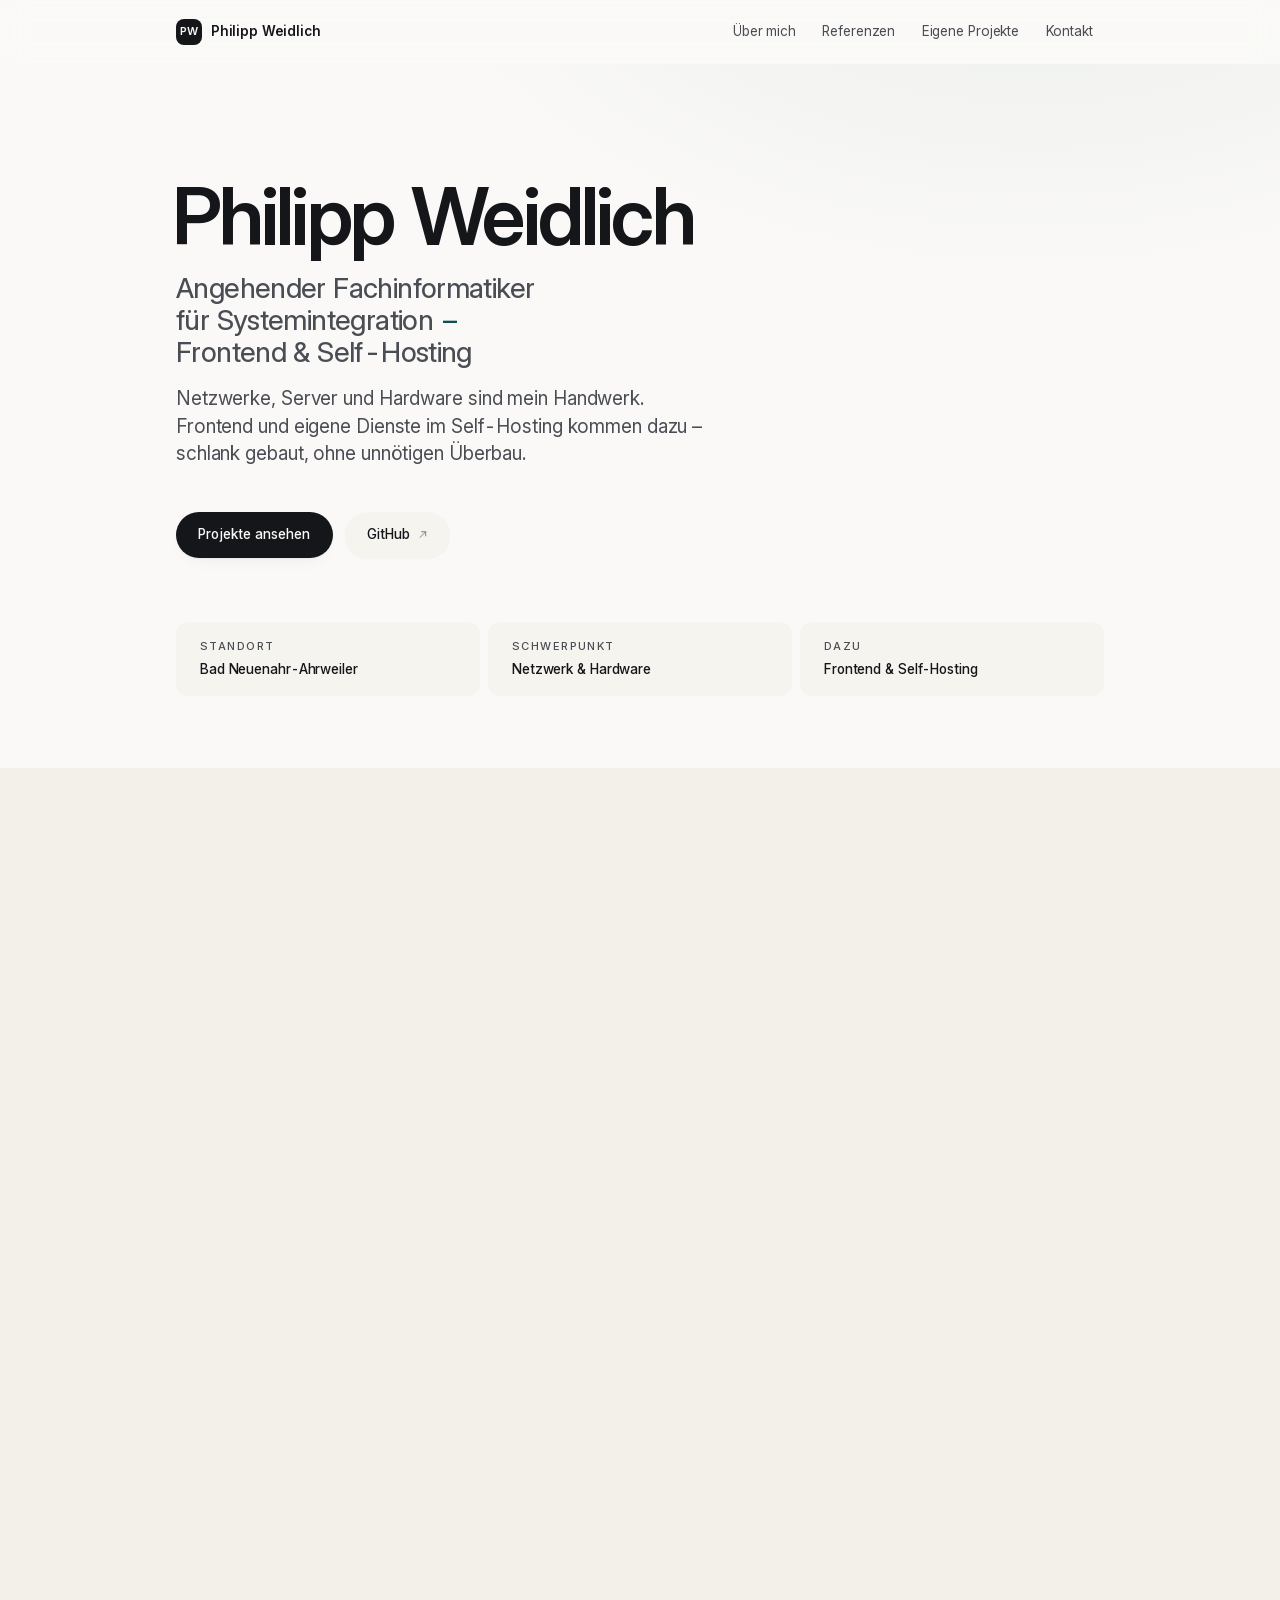
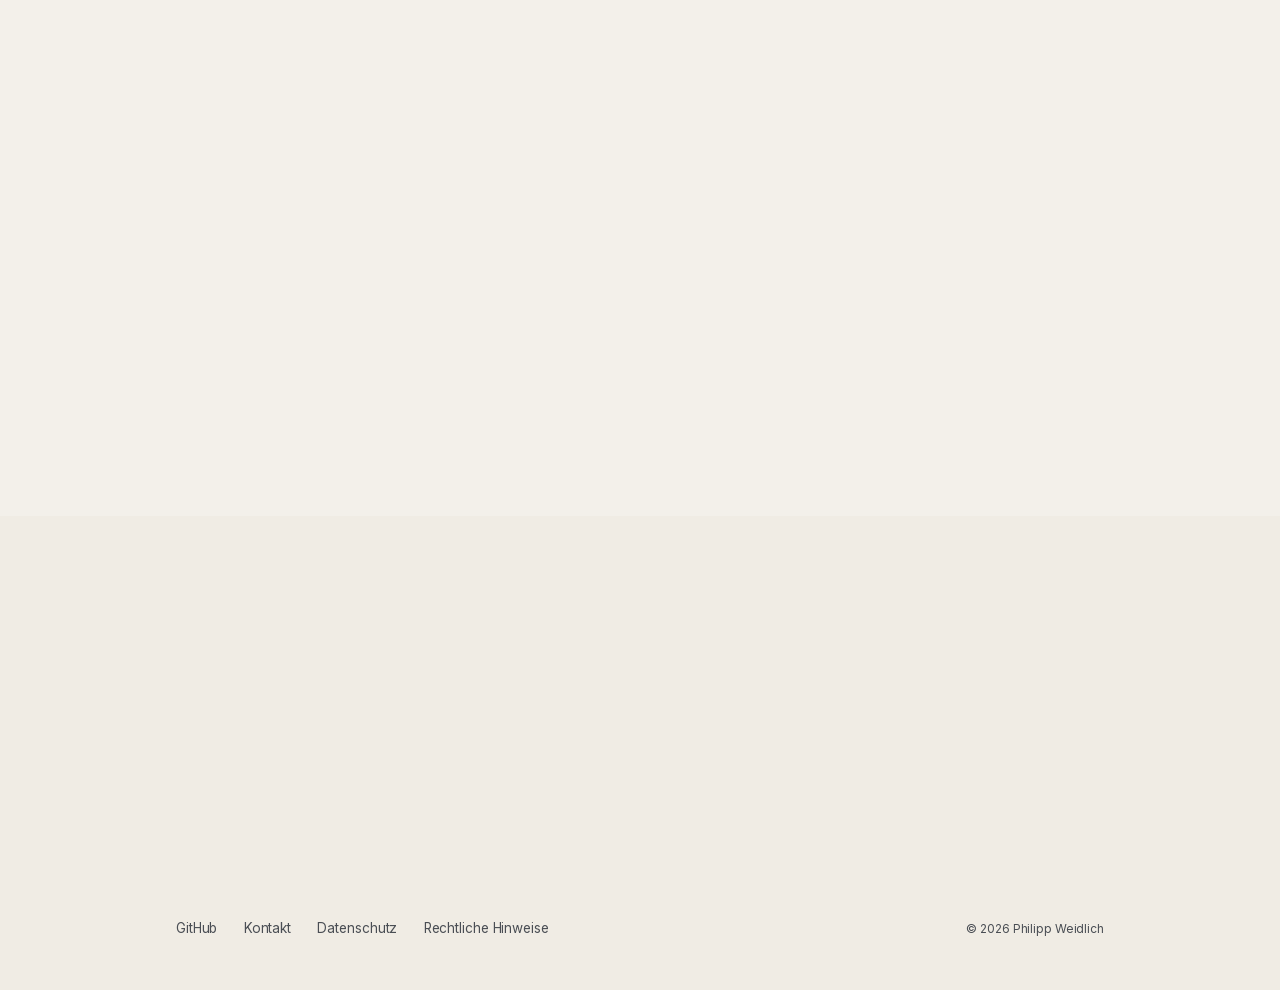
==== index.html @ feb08ed6 "Referenz Steuerberater Schaefer ergaenzen und Seitentitel kuerzen - Fuenfte Referenzkarte: schaefer-" ====
<!doctype html>
<!-- Hero-Typo umschalten: class="hero-a" (Name dominiert) | class="hero-b" (Aussage dominiert) -->
<html lang="de" class="hero-a">
<head>
  <meta charset="utf-8">
  <meta name="viewport" content="width=device-width, initial-scale=1">

  <!-- Content-Security-Policy: alles wird lokal ausgeliefert, keine externen Quellen.
       Als echter HTTP-Header ist die CSP stärker – siehe .htaccess / _headers.
       (frame-ancestors wirkt ausschließlich als Header, nicht als meta.) -->
  <meta http-equiv="Content-Security-Policy"
        content="default-src 'self'; img-src 'self' data:; style-src 'self'; script-src 'self'; font-src 'self'; connect-src 'none'; object-src 'none'; base-uri 'none'; form-action 'none'; frame-src 'none'; upgrade-insecure-requests">
  <meta name="referrer" content="strict-origin-when-cross-origin">
  <meta name="color-scheme" content="light dark">

  <!-- ---------- SEO ---------- -->
  <!-- Bewusst nur der Name: das ist es, was im Browser-Tab steht.
       Die Suchbegriffe trägt die description unten sowie die H1 der Seite. -->
  <title>Philipp Weidlich</title>
  <meta name="description" content="Philipp Weidlich, angehender Fachinformatiker für Systemintegration in Bad Neuenahr-Ahrweiler: Netzwerke, Server und Hardware, dazu Frontend-Mitgestaltung und Self-Hosting. Projekte und Referenzen.">
  <meta name="author" content="Philipp Weidlich">
  <link rel="canonical" href="https://philipp-weidlich.de/">
  <meta name="robots" content="index, follow, max-image-preview:large">
  <meta name="theme-color" content="#faf9f7" media="(prefers-color-scheme: light)">
  <meta name="theme-color" content="#0e0f11" media="(prefers-color-scheme: dark)">

  <!-- ---------- Link-Vorschauen ---------- -->
  <meta property="og:type" content="website">
  <meta property="og:site_name" content="Philipp Weidlich">
  <meta property="og:locale" content="de_DE">
  <meta property="og:url" content="https://philipp-weidlich.de/">
  <meta property="og:title" content="Philipp Weidlich – angehender Fachinformatiker für Systemintegration">
  <meta property="og:description" content="Netzwerke, Server und Hardware, dazu Frontend-Mitgestaltung und Self-Hosting.">
  <meta property="og:image" content="https://philipp-weidlich.de/assets/og-image.png">
  <meta property="og:image:width" content="1200">
  <meta property="og:image:height" content="630">
  <meta property="og:image:type" content="image/png">
  <meta property="og:image:alt" content="Philipp Weidlich – angehender Fachinformatiker für Systemintegration">

  <meta name="twitter:card" content="summary_large_image">
  <meta name="twitter:title" content="Philipp Weidlich – angehender Fachinformatiker für Systemintegration">
  <meta name="twitter:description" content="Netzwerke, Server und Hardware, dazu Frontend-Mitgestaltung und Self-Hosting.">
  <meta name="twitter:image" content="https://philipp-weidlich.de/assets/og-image.png">
  <meta name="twitter:image:alt" content="Philipp Weidlich – angehender Fachinformatiker für Systemintegration">

  <!-- ---------- Favicon-Set ---------- -->
  <link rel="icon" href="assets/favicon.ico" sizes="32x32">
  <link rel="icon" href="assets/favicon.svg" type="image/svg+xml">
  <link rel="apple-touch-icon" href="assets/apple-touch-icon.png">
  <link rel="manifest" href="site.webmanifest">

  <!-- ---------- Assets ----------
       Ein CSS, ein JS, eine Schriftdatei – keine externen Requests.
       Der Preload startet den Font-Download parallel zum CSS, statt zu warten,
       bis das Stylesheet geparst ist. crossorigin ist bei Fonts Pflicht,
       sonst lädt der Browser die Datei zweimal. -->
  <link rel="preload" href="assets/fonts/InterVariable.woff2" as="font" type="font/woff2" crossorigin>
  <link rel="stylesheet" href="css/style.css">
  <noscript><link rel="stylesheet" href="css/no-js.css"></noscript>
  <script src="js/main.js" defer></script>

  <!-- Strukturierte Daten: reine Datenauszeichnung, kein ausführbares Skript. -->
  <script type="application/ld+json">
  {
    "@context": "https://schema.org",
    "@type": "Person",
    "name": "Philipp Weidlich",
    "url": "https://philipp-weidlich.de/",
    "jobTitle": "Auszubildender Fachinformatiker für Systemintegration",
    "email": "mailto:philippweidlich@proton.me",
    "address": {
      "@type": "PostalAddress",
      "addressLocality": "Bad Neuenahr-Ahrweiler",
      "addressRegion": "Rheinland-Pfalz",
      "addressCountry": "DE"
    },
    "sameAs": ["https://github.com/philippweidlich"],
    "knowsAbout": [
      "Systemintegration", "Netzwerktechnik", "Serverhardware",
      "PC-Hardware", "Arbeitsplatzausstattung", "Client-Einrichtung",
      "Self-Hosting", "HTML", "CSS", "JavaScript"
    ]
  }
  </script>
</head>

<body>
  <a class="skip-link" href="#inhalt">Zum Inhalt springen</a>

  <!-- Messpunkt für den Zustand der Kopfzeile -->
  <div id="top-sentinel" aria-hidden="true"></div>

  <header class="site-header" id="site-header">
    <div class="container site-header__inner">
      <a class="wordmark" href="#top-sentinel">
        <span class="wordmark__mark" aria-hidden="true">PW</span>
        <span>Philipp&nbsp;Weidlich</span>
      </a>
      <nav class="site-nav" aria-label="Hauptnavigation">
        <a href="#ueber-mich">Über mich</a>
        <a href="#referenzen">Referenzen</a>
        <a href="#projekte">Eigene Projekte</a>
        <a class="site-nav__key" href="#kontakt">Kontakt</a>
      </nav>
    </div>
  </header>

  <main id="inhalt">

    <!-- ==================== 1. Hero ==================== -->
    <section class="hero" aria-labelledby="hero-name">
      <div class="container hero__inner">

        <h1 class="hero__name reveal" id="hero-name">Philipp Weidlich</h1>

        <p class="hero__role reveal">
          Angehender Fachinformatiker für Systemintegration<span class="sep" aria-hidden="true"> – </span>
          <span class="hero__role-2">Frontend&nbsp;&amp;&nbsp;Self-Hosting</span>
        </p>

        <p class="hero__lead reveal">
          Netzwerke, Server und Hardware sind mein Handwerk. Frontend und eigene
          Dienste im Self-Hosting kommen dazu – schlank gebaut, ohne unnötigen Überbau.
        </p>

        <p class="hero__actions reveal">
          <a class="btn btn--primary" href="#referenzen">Projekte ansehen</a>
          <a class="btn btn--ghost" href="https://github.com/philippweidlich" target="_blank" rel="noopener noreferrer">
            GitHub
            <svg class="icon" viewBox="0 0 16 16" aria-hidden="true" focusable="false">
              <path d="M6 3h7v7M13 3 3.5 12.5" fill="none" stroke="currentColor" stroke-width="1.6" stroke-linecap="round" stroke-linejoin="round"/>
            </svg>
            <span class="vh">(öffnet in neuem Tab)</span>
          </a>
        </p>

        <!-- Meta-Zeile: gibt dem Hero Boden, ohne Dekoration -->
        <ul class="meta-row hero__meta reveal" role="list">
          <li>
            <span class="meta-row__k">Standort</span>
            <span class="meta-row__v">Bad Neuenahr-Ahrweiler</span>
          </li>
          <li>
            <span class="meta-row__k">Schwerpunkt</span>
            <span class="meta-row__v">Netzwerk &amp; Hardware</span>
          </li>
          <li>
            <span class="meta-row__k">Dazu</span>
            <span class="meta-row__v">Frontend &amp; Self-Hosting</span>
          </li>
        </ul>

      </div>
    </section>

    <!-- ==================== 2. Über mich ==================== -->
    <section class="section section--panel" id="ueber-mich" aria-labelledby="ueber-mich-title">
      <div class="container">
        <div class="section__head reveal">
          <p class="label"><span class="label__num">01</span>Über mich</p>
          <h2 class="section__title" id="ueber-mich-title">Hardware verstehen, Systeme zusammenbringen</h2>
        </div>

        <div class="section__body prose reveal">
          <!-- PLATZHALTER: Wortlaut nach Bedarf anpassen -->
          <p>
            Ich bin angehender Fachinformatiker für Systemintegration.
            Hardware ist der Teil, der mich am meisten reizt: Systeme auswählen, aufbauen, verkabeln und zum Laufen bringen –
            vom High-End-Gaming-PC bis zum Server im Rack.
          </p>
          <p>
            Netzwerke, Router, Switches und Clients gehören für mich zum gleichen Bild.
            Ich arbeite mich lieber bis zur Ursache durch, als ein Symptom zu übermalen.
          </p>
          <p>
            Beim Frontend bin ich Mitgestalter, kein reiner Webentwickler: HTML, CSS und
            etwas JavaScript, nah am Standard und bewusst ohne schwere Abhängigkeiten.
            Privat betreibe ich eigene Dienste im Self-Hosting – daraus entstehen auch
            meine eigenen Projekte.
          </p>
        </div>

        <!-- Schwerpunkte als Kacheln.
             PLATZHALTER: Zeilen ergänzen, kürzen oder umformulieren. -->
        <div class="section__body section__body--full reveal">
          <dl class="facts">
            <div class="facts__row">
              <dt>Systemintegration</dt>
              <dd>Netzwerke, Router und Switches, Clients, Server, Racks und Verkabelung – aufbauen, einrichten, dokumentieren.</dd>
            </div>
            <div class="facts__row">
              <dt>Hardware</dt>
              <dd>High-End- und Gaming-Systeme: Komponenten auswählen, zusammenstellen, aufbauen, kühlen und Fehler eingrenzen.</dd>
            </div>
            <div class="facts__row">
              <dt>Arbeitsplätze</dt>
              <dd>Arbeitsplätze modernisieren und komplett einrichten: Hardware auswählen, aufbauen, vernetzen, Software und Benutzerkonten einrichten – bis alles läuft.</dd>
            </div>
            <div class="facts__row">
              <dt>Frontend</dt>
              <dd>HTML, CSS und Vanilla-JavaScript. Statisch, schnell und wartbar – Mitgestaltung, kein Full-Stack-Anspruch.</dd>
            </div>
            <div class="facts__row">
              <dt>Self-Hosting</dt>
              <dd>Eigene Dienste betreiben, absichern und aktuell halten. Linux, Reverse Proxy, Backups.</dd>
            </div>
          </dl>
        </div>
      </div>
    </section>

    <!-- ==================== 3. Referenzen ====================
         section--panel = leicht getoentes Band. Die Baender wechseln sich
         mit der Seitenflaeche ab und ersetzen die Trennlinien. -->
    <section class="section" id="referenzen" aria-labelledby="referenzen-title">
      <div class="container">
        <div class="section__head reveal">
          <p class="label"><span class="label__num">02</span>Referenzen</p>
          <h2 class="section__title" id="referenzen-title">Projekte, an denen ich mitgewirkt habe</h2>
          <p class="section__intro">
            Diese Seiten sind durch meine Arbeit bei AhrComp entstanden. Die Rechte
            liegen beim Arbeitgeber und den jeweiligen Auftraggebern – Näheres in den
            <a class="textlink" href="rechtliche-hinweise.html">rechtlichen Hinweisen</a>.
          </p>
        </div>

        <!-- WEITERE REFERENZ HINZUFÜGEN
             Ein <li class="card reveal"> kopieren und vier Dinge setzen:
               1. card__label  ehrliche Rollenbeschreibung
               2. <h3><a href="…">  Projektname + Live-URL
               3. card__text   1–2 Sätze zum Beitrag
               4. tags         eingesetzte Technik (optional)
             Das Raster ordnet sich selbst: die hervorgehobene Karte bleibt
             oben über die volle Breite, darunter laufen zwei pro Reihe.
             Bleibt unten eine Karte allein, wird sie automatisch breit. -->
        <div class="section__body section__body--full">
          <ul class="cards cards--featured stagger" role="list">

            <!-- Hervorgehoben: aktueller Arbeitsplatz. card--current tönt die
                 Karte leicht und stellt sie eine Stufe nach vorn. -->
            <li class="card card--current reveal">
              <p class="card__label">
                Aktueller Arbeitsplatz<span class="sep" aria-hidden="true">·</span>Gestaltung &amp; Umsetzung
              </p>
              <h3 class="card__title">
                <a href="https://ahrcomp.de/" target="_blank" rel="noopener noreferrer">
                  AhrComp
                  <svg class="icon" viewBox="0 0 16 16" aria-hidden="true" focusable="false">
                    <path d="M6 3h7v7M13 3 3.5 12.5" fill="none" stroke="currentColor" stroke-width="1.6" stroke-linecap="round" stroke-linejoin="round"/>
                  </svg>
                  <span class="vh">(öffnet in neuem Tab)</span>
                </a>
              </h3>
              <p class="card__text">
                Webauftritt der IT-Werkstatt, in der ich arbeite: Leistungen,
                Öffnungszeiten und Kontaktwege übersichtlich auf einer Seite, dazu ein
                direkter Einstieg in die Fernwartung.
              </p>
              <ul class="tags" role="list">
                <li>HTML</li>
                <li>CSS</li>
                <li>JavaScript</li>
                <li>Responsiv</li>
              </ul>
            </li>

            <li class="card reveal">
              <p class="card__label">Gestaltung &amp; Umsetzung</p>
              <h3 class="card__title">
                <a href="https://weinhaus-bunte-kuh.de/" target="_blank" rel="noopener noreferrer">
                  Weinhaus zur Bunten Kuh
                  <svg class="icon" viewBox="0 0 16 16" aria-hidden="true" focusable="false">
                    <path d="M6 3h7v7M13 3 3.5 12.5" fill="none" stroke="currentColor" stroke-width="1.6" stroke-linecap="round" stroke-linejoin="round"/>
                  </svg>
                  <span class="vh">(öffnet in neuem Tab)</span>
                </a>
              </h3>
              <p class="card__text">
                Auftritt eines Familienbetriebs im Ahrtal: Speisen- und Getränkekarte,
                Öffnungszeiten, Anfahrt und ein kurzer Weg zur Reservierung.
              </p>
              <ul class="tags" role="list">
                <li>HTML</li>
                <li>CSS</li>
                <li>Responsiv</li>
              </ul>
            </li>

            <li class="card reveal">
              <p class="card__label">Gestaltung &amp; Umsetzung</p>
              <h3 class="card__title">
                <a href="https://kanzlei-marquenie.de/" target="_blank" rel="noopener noreferrer">
                  Kanzlei Marquenie
                  <svg class="icon" viewBox="0 0 16 16" aria-hidden="true" focusable="false">
                    <path d="M6 3h7v7M13 3 3.5 12.5" fill="none" stroke="currentColor" stroke-width="1.6" stroke-linecap="round" stroke-linejoin="round"/>
                  </svg>
                  <span class="vh">(öffnet in neuem Tab)</span>
                </a>
              </h3>
              <p class="card__text">
                Seite einer Rechtsanwaltskanzlei bei Bad Neuenahr-Ahrweiler:
                Rechtsgebiete, Profil und Kontaktwege – sachlich und ohne Ballast.
              </p>
              <ul class="tags" role="list">
                <li>HTML</li>
                <li>CSS</li>
                <li>Responsiv</li>
              </ul>
            </li>

            <li class="card reveal">
              <p class="card__label">Gestaltung &amp; Umsetzung</p>
              <h3 class="card__title">
                <a href="https://schaefer-steuerberater.com/" target="_blank" rel="noopener noreferrer">
                  Steuerberater Schäfer
                  <svg class="icon" viewBox="0 0 16 16" aria-hidden="true" focusable="false">
                    <path d="M6 3h7v7M13 3 3.5 12.5" fill="none" stroke="currentColor" stroke-width="1.6" stroke-linecap="round" stroke-linejoin="round"/>
                  </svg>
                  <span class="vh">(öffnet in neuem Tab)</span>
                </a>
              </h3>
              <p class="card__text">
                Auftritt eines Steuerberaters in Bad Neuenahr-Ahrweiler: Leistungen
                für Privatpersonen, Freiberufler und Unternehmen, dazu ein kurzer
                Weg zur Terminvereinbarung.
              </p>
              <ul class="tags" role="list">
                <li>HTML</li>
                <li>CSS</li>
                <li>Responsiv</li>
              </ul>
            </li>

            <li class="card reveal">
              <!-- Bewusst zurückhaltender formuliert: hier Mitarbeit, keine
                   vollständige Umsetzung. -->
              <p class="card__label">Mitgearbeitet</p>
              <h3 class="card__title">
                <a href="https://hotel-alex-ahr.de/" target="_blank" rel="noopener noreferrer">
                  Hotel Alex an der Ahr
                  <svg class="icon" viewBox="0 0 16 16" aria-hidden="true" focusable="false">
                    <path d="M6 3h7v7M13 3 3.5 12.5" fill="none" stroke="currentColor" stroke-width="1.6" stroke-linecap="round" stroke-linejoin="round"/>
                  </svg>
                  <span class="vh">(öffnet in neuem Tab)</span>
                </a>
              </h3>
              <p class="card__text">
                Vier-Sterne-Hotel in Bad Neuenahr: Zimmer und Suiten, Tagungen,
                Bar und Freizeitangebote. Mitarbeit am Webauftritt.
              </p>
              <ul class="tags" role="list">
                <li>HTML</li>
                <li>CSS</li>
                <li>Responsiv</li>
              </ul>
            </li>

          </ul>
        </div>
      </div>
    </section>

    <!-- ==================== 4. Eigene Projekte ==================== -->
    <section class="section section--panel" id="projekte" aria-labelledby="projekte-title">
      <div class="container">
        <div class="section__head reveal">
          <p class="label"><span class="label__num">03</span>Eigene Projekte</p>
          <!-- Alternativen, falls das besser passt:
               "Aus eigenem Bedarf entstanden" · "In der Freizeit gebaut" ·
               "Privat entwickelt" -->
          <h2 class="section__title" id="projekte-title">Entstanden aus eigenem Bedarf</h2>
        </div>

        <div class="section__body section__body--full">
          <ul class="cards cards--single stagger" role="list">
            <li class="card card--feature reveal">
              <p class="card__label">
                Open Source<span class="sep" aria-hidden="true">·</span>MIT-Lizenz
              </p>
              <h3 class="card__title">
                <!-- PLATZHALTER: Repo-URL prüfen – geraten, evtl. anderer Name -->
                <a href="https://github.com/philippweidlich/LocalArc" target="_blank" rel="noopener noreferrer">
                  LocalArc
                  <svg class="icon" viewBox="0 0 16 16" aria-hidden="true" focusable="false">
                    <path d="M6 3h7v7M13 3 3.5 12.5" fill="none" stroke="currentColor" stroke-width="1.6" stroke-linecap="round" stroke-linejoin="round"/>
                  </svg>
                  <span class="vh">(öffnet in neuem Tab)</span>
                </a>
              </h3>
              <p class="card__text">
                Ein Offline-Media-Player, der vollständig in einer einzigen HTML-Datei läuft –
                keine Installation, kein Server, keine Abhängigkeiten. Entstanden aus dem
                Wunsch, lokale Medien ohne Cloud und ohne Konto abzuspielen.
              </p>
              <ul class="tags" role="list">
                <li>Single-File-HTML</li>
                <li>Vanilla JS</li>
                <li>Offline-first</li>
                <li>MIT</li>
              </ul>
            </li>
          </ul>
        </div>
      </div>
    </section>

  </main>

  <!-- ==================== 5. Footer ==================== -->
  <footer class="site-footer" id="kontakt">
    <div class="container site-footer__inner">

      <div class="site-footer__cta reveal">
        <p class="label"><span class="label__num">04</span>Kontakt</p>
        <!-- Alternativen, falls eine davon besser klingt:
             "Ich bin am besten per E-Mail erreichbar."
             "Für Fragen und Anfragen: einfach eine E-Mail."
             "Nachrichten erreichen mich per E-Mail." -->
        <p class="site-footer__lead">
          Der direkte Weg zu mir ist eine E-Mail.
        </p>

        <div class="contact-links">
          <a class="contact-link" href="mailto:philippweidlich@proton.me">
            <svg class="icon" viewBox="0 0 16 16" aria-hidden="true" focusable="false">
              <path d="M2 4.5h12v8H2z M2 4.5 8 9l6-4.5" fill="none" stroke="currentColor" stroke-width="1.4" stroke-linecap="round" stroke-linejoin="round"/>
            </svg>
            philippweidlich@proton.me
          </a>
        </div>

        <!-- Bewusste Trennung: persönlicher Kontakt oben direkt, geschäftliche
             Aufträge unten über die Firma. Eine reine Firmenadresse würde
             Bewerbungs- und Abwerbeanfragen ins Postfach des Arbeitgebers
             leiten – deshalb bleibt die private Adresse der Hauptweg. -->
        <p class="site-footer__note">
          Projektaufträge nehme ich nicht privat an. Anfragen dazu laufen über
          meinen Arbeitgeber:
          <a class="textlink" href="mailto:weidlich@ahrcomp.de">weidlich@ahrcomp.de</a>
        </p>
      </div>

      <div class="site-footer__bottom">
        <nav class="site-footer__links" aria-label="Footer-Navigation">
          <a href="https://github.com/philippweidlich" target="_blank" rel="noopener noreferrer">
            GitHub<span class="vh"> (öffnet in neuem Tab)</span>
          </a>
          <a href="kontakt.html">Kontakt</a>
          <a href="datenschutz.html">Datenschutz</a>
          <a href="rechtliche-hinweise.html">Rechtliche Hinweise</a>
        </nav>
        <p class="site-footer__legal">© <span data-year>2026</span> Philipp Weidlich</p>
      </div>

    </div>
  </footer>
</body>
</html>
---- css/style.css ----
/* ============================================================
   Philipp Weidlich – philipp-weidlich.de
   Statisches Stylesheet, mobile-first, keine externen Quellen.

   Gestaltungsprinzip: STRUKTUR ÜBER FLÄCHEN.
   Keine Trennlinien, keine Rahmen. Gliederung entsteht durch
   sanft abgesetzte Flächen, weiche Schatten und Weißraum.
   Der Akzentton wird nur punktuell gesetzt.

   Ausnahme: Fokus-Ringe. Die sind Barrierefreiheit, keine Deko.

   Aufbau: 1 Schrift · 2 Tokens · 3 Reset · 4 Raster · 5 Typo
           6 Komponenten · 7 Sektionen · 8 Hero-Varianten
           9 Animation · 10 Rechtstexte · 11 A11y/Druck
   ============================================================ */


/* --- 1 Schrift ------------------------------------------------ */

/* Variable Schrift, selbst gehostet (kein CDN, kein Tracking).
   Fehlt die Datei, greift lautlos der Fallback unten.
   Lizenz: assets/fonts/LICENSE-Inter.txt (SIL OFL 1.1) */
@font-face {
  font-family: "Site Sans";
  src: url("../assets/fonts/InterVariable.woff2") format("woff2");
  font-weight: 100 900;
  font-style: normal;
  font-display: swap;
}

/* Metrisch angeglichener Fallback – verhindert den Layout-Sprung (CLS)
   in den Millisekunden, bevor die Webfont-Datei da ist.

   Die drei Override-Werte entsprechen den Inter-Metriken und halten die
   Zeilenhöhe konstant; sie allein beseitigen die vertikale Verschiebung.
   size-adjust wirkt nur auf die Breite: 105.5 % bringt Segoe UI auf
   Inters Laufweite (gemessen: 0,2 % Restabweichung), damit der Text beim
   Wechsel nicht anders umbricht.

   Bei einem Schriftwechsel neu ausmessen, nicht schätzen. */
@font-face {
  font-family: "Site Sans Fallback";
  src: local("Segoe UI"), local("Helvetica Neue"), local("Arial"), local("Roboto");
  size-adjust: 105.5%;
  ascent-override: 96.9%;
  descent-override: 24.1%;
  line-gap-override: 0%;
}


/* --- 2 Design-Tokens ----------------------------------------- */
:root {
  /* Flächen-Staffelung: von der Seite (hell) über das Band (getönt)
     bis zur Karte (weiß). Diese drei Ebenen ersetzen alle Linien. */
  --bg:        #faf9f7;          /* Seite                        */
  --bg-panel:  #f3f0ea;          /* abgesetztes Band (Sektion)   */
  --bg-footer: #f0ece4;          /* Footer – eine Stufe tiefer   */
  --bg-tile:   #f6f4ef;          /* Kachel auf heller Seite      */
  --bg-elev:   #ffffff;          /* Karte, oberste Ebene         */

  /* Tönung der hervorgehobenen Karte. Bewusst schwächer als
     --accent-soft: auf der Karte steht Fließtext, der >= 7:1 halten muss. */
  --tint-current: rgba(13, 82, 76, 0.06);

  --text:       #14161a;
  --text-muted: #4a4e54;         /* >= 7:1 auf allen vier Flächen (AAA) */

  /* Der eine Akzentton – gedecktes Petrol, in genau vier Rollen:
     Nummern-Chips · Rollen-Labels · Hover · Fokus */
  /* 7 % Tönung ist der stärkste Wert, bei dem Akzenttext auf der
     getönten Fläche noch >= 7:1 erreicht (AAA). Nicht erhöhen. */
  --accent:      #0d524c;
  --accent-soft: rgba(13, 82, 76, 0.07);

  /* Weiche, tief ansetzende Schatten – sie übernehmen die Abgrenzung,
     die vorher Rahmen geleistet haben. */
  --shadow-card: 0 1px 2px rgba(20, 22, 26, 0.035),
                 0 8px 20px -12px rgba(20, 22, 26, 0.10);
  --shadow-lift: 0 2px 4px rgba(20, 22, 26, 0.04),
                 0 18px 38px -18px rgba(20, 22, 26, 0.18);
  --shadow-soft: 0 1px 2px rgba(20, 22, 26, 0.03);
  /* Im Dunkelmodus tragen Schatten nicht – dort definiert ein
     unsichtbar leiser Innenring die Kante. Wird unten gesetzt. */
  --edge: 0 0 0 0 transparent;

  /* Schrift */
  --font-sans: "Site Sans", "Site Sans Fallback", ui-sans-serif, system-ui,
               -apple-system, "Segoe UI", Roboto, Helvetica, Arial, sans-serif;

  /* Typo-Skala – modular (~1.25), Display per clamp() flüssig */
  --fs-2xs:  0.6875rem;
  --fs-xs:   0.75rem;
  --fs-sm:   0.8438rem;
  --fs-base: clamp(1rem, 0.97rem + 0.14vw, 1.0625rem);
  --fs-md:   clamp(1.0625rem, 1.02rem + 0.22vw, 1.1875rem);
  --fs-lg:   clamp(1.1875rem, 1.12rem + 0.34vw, 1.375rem);
  --fs-xl:   clamp(1.375rem, 1.24rem + 0.68vw, 1.75rem);
  --fs-2xl:  clamp(1.75rem, 1.44rem + 1.55vw, 2.625rem);
  --fs-3xl:  clamp(2.5rem, 1.42rem + 5.4vw, 5rem);

  /* Zeilenhöhen – je größer der Grad, desto enger */
  --lh-display: 1.0;
  --lh-title:   1.16;
  --lh-lead:    1.45;
  --lh-body:    1.62;
  --lh-tight:   1.4;

  /* Laufweite – optischer Ausgleich für große Grade */
  --ls-display: -0.035em;
  --ls-title:   -0.022em;
  --ls-label:    0.13em;

  /* Abstandsskala (4px-Raster) */
  --space-1: 0.25rem;
  --space-2: 0.5rem;
  --space-3: 0.75rem;
  --space-4: 1rem;
  --space-5: 1.5rem;
  --space-6: 2rem;
  --space-7: 2.75rem;
  --space-8: 4rem;
  --space-9: 6rem;

  /* Raster */
  --measure: 64rem;
  --measure-text: 36rem;
  --gutter: clamp(1.25rem, 4.5vw, 3rem);
  --rail: 9.5rem;
  --section-gap: clamp(4rem, 9vw, 7.5rem);
  --radius-sm: 8px;
  --radius: 12px;
  --radius-lg: 18px;

  /* Bewegung – eine Kurve für alles */
  --ease: cubic-bezier(0.22, 0.7, 0.2, 1);
  --dur-fast: 0.18s;
  --dur: 0.28s;
  --dur-slow: 0.7s;
}

/* Dunkelmodus: gleiche Flächen-Logik, nur invertiert gestaffelt.
   Statt Schatten definiert ein sehr leiser Innenring die Kanten –
   Schatten sind auf dunklem Grund praktisch unsichtbar. */
@media (prefers-color-scheme: dark) {
  :root {
    --bg:        #0e0f11;
    --bg-panel:  #14161a;
    --bg-footer: #181b1f;
    --bg-tile:   #171a1e;
    --bg-elev:   #1a1d21;

    /* Im Dunkelmodus hellt die Tönung die Karte auf, statt sie
       abzudunkeln. Gemessenes Maximum für 7:1 beim gedämpften Text
       sind 3 % – die Karte bleibt sichtbar abgesetzt. Nicht erhöhen. */
    --tint-current: rgba(116, 214, 202, 0.03);

    --text:       #eceae5;
    --text-muted: #a9adb3;

    --accent:      #74d6ca;
    --accent-soft: rgba(116, 214, 202, 0.12);

    --edge: inset 0 0 0 1px rgba(255, 255, 255, 0.045);
    --shadow-card: var(--edge);
    --shadow-lift: var(--edge), 0 20px 44px -20px rgba(0, 0, 0, 0.75);
    --shadow-soft: none;
  }
}


/* --- 3 Reset / Basis ----------------------------------------- */
*, *::before, *::after { box-sizing: border-box; }

html {
  -webkit-text-size-adjust: 100%;
  scroll-behavior: smooth;
  scroll-padding-top: 5.5rem;
}

body {
  margin: 0;
  background: var(--bg);
  color: var(--text);
  font-family: var(--font-sans);
  font-size: var(--fs-base);
  line-height: var(--lh-body);
  font-weight: 400;
  letter-spacing: -0.006em;
  font-synthesis-weight: none;
  -webkit-font-smoothing: antialiased;
  text-rendering: optimizeLegibility;
  font-variant-numeric: tabular-nums;
}

img, svg { max-width: 100%; height: auto; }
ul, dl, dd { margin: 0; padding: 0; }
ul { list-style: none; }
p { margin: 0; }
::selection { background: var(--accent-soft); }

/* Links tragen keine Unterstreichung mehr – ihre Erkennbarkeit
   kommt aus Position, Gewicht und Hover-Fläche. */
a {
  color: inherit;
  text-decoration: none;
  transition: color var(--dur-fast) var(--ease),
              background-color var(--dur-fast) var(--ease);
}

/* Fokus: bleibt ein Ring. Barrierefreiheit vor Optik. */
:focus-visible {
  outline: 2px solid var(--accent);
  outline-offset: 3px;
  border-radius: 6px;
}
:focus:not(:focus-visible) { outline: none; }

/* Nur für Screenreader */
.vh {
  position: absolute;
  width: 1px; height: 1px;
  margin: -1px; padding: 0;
  overflow: hidden;
  clip-path: inset(50%);
  white-space: nowrap;
  border: 0;
}

.skip-link {
  position: absolute;
  left: var(--space-3);
  top: -4rem;
  z-index: 100;
  padding: 0.65rem 1.1rem;
  background: var(--text);
  color: var(--bg);
  border-radius: var(--radius-sm);
  font-size: var(--fs-sm);
  font-weight: 500;
  transition: top var(--dur) var(--ease);
}
.skip-link:focus-visible { top: var(--space-3); }


/* --- 4 Raster ------------------------------------------------ */
.container {
  width: 100%;
  max-width: var(--measure);
  margin-inline: auto;
  padding-inline: var(--gutter);
}

.section {
  position: relative;
  padding-block: var(--section-gap);
}

/* Abgesetztes Band: übernimmt die Gliederung, die vorher die
   Trennlinien geleistet haben. Wechselt sich mit der Seitenfläche ab. */
.section--panel { background: var(--bg-panel); }

/* Messpunkt für die Kopfzeile (js/main.js) – ohne Layout-Einfluss */
#top-sentinel {
  position: absolute;
  top: 0; left: 0;
  width: 1px; height: 1px;
}


/* --- 5 Typografie -------------------------------------------- */

/* Labels: gesperrte Versalien, klein, ruhig */
.label {
  display: flex;
  align-items: center;
  gap: 0.7em;
  margin: 0;
  font-size: var(--fs-2xs);
  font-weight: 500;
  line-height: var(--lh-tight);
  letter-spacing: var(--ls-label);
  text-transform: uppercase;
  color: var(--text-muted);
}

/* Sektionsnummer als kleine getönte Kachel statt Linie/Ziffer */
.label__num {
  display: grid;
  place-items: center;
  flex: none;
  width: 1.625rem;
  height: 1.625rem;
  border-radius: var(--radius-sm);
  background: var(--accent-soft);
  color: var(--accent);
  font-size: var(--fs-2xs);
  font-weight: 600;
  letter-spacing: 0.02em;
  font-feature-settings: "tnum" 1;
}

/* Sektionskopf: Nummernspur links, Titel rechts (ab Desktop) */
.section__head {
  display: grid;
  gap: var(--space-4);
  margin-bottom: var(--space-7);
}
@media (min-width: 60rem) {
  .section__head {
    grid-template-columns: var(--rail) minmax(0, 1fr);
    gap: 0 var(--space-6);
    align-items: start;
  }
  /* Nummer über den Text statt daneben: in der schmalen Spur bliebe
     sonst zu wenig Platz und längere Labels brechen mitten im Wort um. */
  .section__head .label {
    grid-row: span 2;
    flex-direction: column;
    align-items: flex-start;
    gap: 0.7rem;
    padding-top: 0.3rem;
  }
}

.section__title {
  margin: 0;
  max-width: 32ch;
  font-size: var(--fs-2xl);
  font-weight: 600;
  line-height: var(--lh-title);
  letter-spacing: var(--ls-title);
  text-wrap: balance;
}

.section__intro {
  margin-top: var(--space-4);
  max-width: var(--measure-text);
  color: var(--text-muted);
  font-size: var(--fs-base);
  line-height: var(--lh-lead);
}

/* Inhalt richtet sich ab Desktop an der Titelspalte aus */
.section__body { max-width: var(--measure-text); }
@media (min-width: 60rem) {
  .section__body { margin-left: calc(var(--rail) + var(--space-6)); }
  /* wide: an der Titelspalte ausgerichtet, aber ohne Lesebreite */
  .section__body--wide { max-width: none; }
  /* full: volle Containerbreite – für Kachel- und Kartenraster,
     damit drei bzw. vier Elemente sauber in eine Reihe passen */
  .section__body--full { max-width: none; margin-left: 0; }
}
.section__body + .section__body { margin-top: var(--space-6); }

/* Fließtext */
.prose p {
  color: var(--text-muted);
  font-size: var(--fs-md);
  line-height: var(--lh-lead);
  text-wrap: pretty;
}
.prose p + p { margin-top: var(--space-4); }
.prose strong { color: var(--text); font-weight: 500; }

/* Link mitten im Fließtext. Farbe allein reicht zur Erkennbarkeit nicht
   aus (WCAG 1.4.1) – statt einer Unterstreichung markiert ihn hier eine
   leicht getönte Fläche. Passt zur Flächen-Logik und ist eindeutig. */
.textlink {
  padding: 0.08em 0.34em;
  margin-inline: -0.06em;
  border-radius: 5px;
  background: var(--accent-soft);
  color: var(--accent);
  font-weight: 500;
  transition: background-color var(--dur-fast) var(--ease);
}
.textlink:hover { background: var(--bg-tile); }

/* Externe-Link-Pfeil */
.icon {
  width: 0.7em;
  height: 0.7em;
  flex: none;
  margin-left: 0.45em;
  opacity: 0.5;
  transition: opacity var(--dur) var(--ease), transform var(--dur) var(--ease);
}


/* --- 6 Komponenten ------------------------------------------- */

/* 6.1 Kopfzeile – kein Rahmen, nur ein weicher Schatten beim Scrollen */
.site-header {
  position: sticky;
  top: 0;
  z-index: 50;
  background: var(--bg);                                    /* Fallback */
  background: color-mix(in srgb, var(--bg) 84%, transparent);
  backdrop-filter: saturate(150%) blur(12px);
  transition: box-shadow var(--dur) var(--ease),
              background-color var(--dur) var(--ease);
}
.site-header.is-stuck {
  background: color-mix(in srgb, var(--bg) 92%, transparent);
  box-shadow: 0 1px 20px -8px rgba(20, 22, 26, 0.16);
}
@media (prefers-color-scheme: dark) {
  .site-header.is-stuck { box-shadow: 0 8px 24px -16px rgba(0, 0, 0, 0.9); }
}

.site-header__inner {
  display: flex;
  align-items: center;
  justify-content: space-between;
  gap: var(--space-5);
  min-height: 4rem;
}

.wordmark {
  display: inline-flex;
  align-items: center;
  gap: 0.55rem;
  font-size: var(--fs-sm);
  font-weight: 600;
  letter-spacing: -0.01em;
}
/* Monogramm als gefüllte Kachel (vorher: Rahmen) */
.wordmark__mark {
  display: grid;
  place-items: center;
  width: 1.625rem;
  height: 1.625rem;
  border-radius: var(--radius-sm);
  background: var(--text);
  color: var(--bg);
  font-size: var(--fs-2xs);
  font-weight: 600;
  letter-spacing: 0.02em;
  transition: background-color var(--dur) var(--ease);
}
.wordmark:hover .wordmark__mark { background: var(--accent); }

.site-nav {
  display: flex;
  align-items: center;
  gap: var(--space-1);
  font-size: var(--fs-sm);
  color: var(--text-muted);
}
/* Hover ist eine weiche Fläche, keine Unterstreichung */
.site-nav a {
  padding: 0.4rem 0.7rem;
  border-radius: 999px;
}
.site-nav a:hover { color: var(--text); background: var(--bg-tile); }

/* Sehr schmale Displays: nur der wichtigste Link bleibt (kein Burger-JS) */
@media (max-width: 26rem) {
  .site-nav a:not(.site-nav__key) { display: none; }
  .site-nav a.site-nav__key { background: var(--bg-tile); color: var(--text); }
}

/* 6.2 Buttons – beide gefüllt, keine Konturen */
.btn {
  display: inline-flex;
  align-items: center;
  gap: 0.5rem;
  min-height: 2.875rem;                  /* >= 44px Touch-Ziel */
  padding: 0.7rem 1.4rem;
  border: 0;
  border-radius: 999px;
  font-size: var(--fs-sm);
  font-weight: 500;
  letter-spacing: 0.004em;
  white-space: nowrap;
  transition: background-color var(--dur) var(--ease),
              color var(--dur) var(--ease),
              box-shadow var(--dur) var(--ease),
              transform var(--dur) var(--ease);
}
.btn .icon { margin-left: 0; opacity: 0.55; }
.btn:hover .icon { opacity: 0.9; transform: translate(1px, -1px); }

.btn--primary {
  background: var(--text);
  color: var(--bg);
  box-shadow: var(--shadow-card);
}
.btn--primary:hover { background: var(--accent); box-shadow: var(--shadow-lift); }

.btn--ghost {
  background: var(--bg-tile);
  color: var(--text);
  box-shadow: var(--shadow-soft);
}
/* Hover geht auf eine TIEFERE neutrale Fläche – eine Akzenttönung
   würde heller wirken als der Ruhezustand. */
.btn--ghost:hover { background: var(--bg-panel); color: var(--accent); }

/* Auf getönten Bändern braucht der leise Button mehr Substanz */
.section--panel .btn--ghost,
.site-footer .btn--ghost { background: var(--bg-elev); }
.section--panel .btn--ghost:hover,
.site-footer .btn--ghost:hover { background: var(--bg-tile); }

@media (prefers-reduced-motion: no-preference) {
  .btn:hover { transform: translateY(-1px); }
}

/* 6.3 Karten – reine Flächen, Abgrenzung über Schatten */
/* Spaltenzahl bewusst explizit statt auto-fit: bei drei Karten würde
   auto-fit je nach Breite eine angebrochene Reihe (2+1) erzeugen. */
.cards {
  display: grid;
  gap: var(--space-4);
  grid-template-columns: 1fr;
}
@media (min-width: 34rem) { .cards { grid-template-columns: repeat(2, minmax(0, 1fr)); } }
@media (min-width: 52rem) { .cards { grid-template-columns: repeat(3, minmax(0, 1fr)); } }

/* Angebrochene letzte Reihe vermeiden – das Raster passt sich der
   Kartenzahl an, damit später hinzugefügte Karten nicht auffallen.

   Zwei Spalten: steht die letzte Karte allein (ungerade Anzahl),
   nimmt sie die volle Breite. Gilt für 3, 5, 7 … Karten. */
@media (min-width: 34rem) and (max-width: 51.999rem) {
  .cards > .card:last-child:nth-child(odd) { grid-column: 1 / -1; }
}

/* Drei Spalten: bei genau vier Karten wäre die Reihe 3+1 – dann lieber
   2x2. :has() zählt hier die Karten; fehlt die Unterstützung, bleibt es
   bei drei Spalten (unschön, aber nicht kaputt). */
@media (min-width: 52rem) {
  .cards:has(> .card:nth-child(4):last-child) {
    grid-template-columns: repeat(2, minmax(0, 1fr));
  }
  /* Fünf Karten: die letzte füllt die Restbreite der zweiten Reihe */
  .cards:has(> .card:nth-child(5):last-child) > .card:last-child {
    grid-column: span 2;
  }
}

/* Referenzen-Raster: die hervorgehobene Karte steht oben allein über
   die volle Breite, darunter laufen immer zwei pro Reihe.
   Wächst mit jeder weiteren Karte, ohne dass hier etwas anzupassen ist. */
.cards--featured { grid-template-columns: 1fr; }
@media (min-width: 34rem) {
  .cards--featured { grid-template-columns: repeat(2, minmax(0, 1fr)); }
  .cards--featured > .card--current { grid-column: 1 / -1; }
  /* Bleibt unten eine Karte allein übrig, nimmt sie die volle Breite.
     Geprüft wird "gerade", weil die erste Karte eine ganze Reihe belegt. */
  .cards--featured > .card:last-child:nth-child(even) { grid-column: 1 / -1; }
}
/* Auch auf breiten Displays bei zwei Spalten bleiben – nicht drei.
   Die Zähl-Regeln des allgemeinen Rasters werden hier bewusst
   zurückgenommen: sie gehen von einer Reihe ohne Vollbreiten-Karte aus
   und würden die letzte Karte fälschlich alleine stellen. */
@media (min-width: 52rem) {
  .cards--featured,
  .cards--featured:has(> .card:nth-child(4):last-child) {
    grid-template-columns: repeat(2, minmax(0, 1fr));
  }
  .cards--featured:has(> .card:nth-child(5):last-child) > .card:last-child {
    grid-column: auto;
  }
}
.cards--single,
.cards--single:is(.cards) { grid-template-columns: 1fr; }

.card {
  position: relative;
  display: flex;
  flex-direction: column;
  gap: var(--space-3);
  padding: clamp(1.4rem, 2.6vw, 2rem);
  background: var(--bg-elev);
  border-radius: var(--radius-lg);
  box-shadow: var(--shadow-card);
  transition: box-shadow var(--dur) var(--ease),
              transform var(--dur) var(--ease),
              background-color var(--dur) var(--ease);
}
.card:hover, .card:focus-within { box-shadow: var(--shadow-lift); }

@media (prefers-reduced-motion: no-preference) {
  .card:hover, .card:focus-within { transform: translateY(-3px); }
}

/* Einzelne Karte: nimmt die volle Breite des Blocks, damit die Sektion
   nicht schmaler wirkt als das Referenzen-Raster darüber. */
.card--feature { max-width: none; }

/* Hervorgehobene Karte (aktueller Arbeitsplatz): liegt dauerhaft eine
   Stufe weiter vorn und ist leicht getönt – ohne laute Farbe. */
.card--current {
  background: var(--bg-elev);
  box-shadow: var(--shadow-lift);
}
.card--current::before {
  content: "";
  position: absolute;
  inset: 0;
  background: var(--tint-current);
  pointer-events: none;
}
.card--current > * { position: relative; }

.card__label {
  display: flex;
  align-items: center;
  gap: 0.5em;
  font-size: var(--fs-2xs);
  font-weight: 600;
  letter-spacing: var(--ls-label);
  text-transform: uppercase;
  color: var(--accent);
}
.card__label .sep { opacity: 0.45; }

.card__title {
  margin: 0;
  font-size: var(--fs-lg);
  font-weight: 600;
  line-height: var(--lh-title);
  letter-spacing: var(--ls-title);
}
.card__title a { display: inline-flex; align-items: center; }
/* Ganze Karte klickbar – ohne verschachtelte Links (a11y-sicher) */
.card__title a::after {
  content: "";
  position: absolute;
  inset: 0;
  border-radius: inherit;
}
.card:hover .card__title a { color: var(--accent); }
.card:hover .icon { opacity: 0.95; transform: translate(1px, -1px); }

.card__text {
  color: var(--text-muted);
  font-size: var(--fs-base);
  line-height: var(--lh-lead);
  text-wrap: pretty;
}

/* Tags: gefüllte Pillen ohne Kontur */
.tags {
  display: flex;
  flex-wrap: wrap;
  gap: 0.35rem;
  margin-top: auto;
  padding-top: var(--space-3);
}
.tags li {
  padding: 0.25rem 0.65rem;
  border-radius: 999px;
  background: var(--bg-tile);
  font-size: var(--fs-xs);
  line-height: 1.5;
  color: var(--text-muted);
}
/* Auf weißen Karten in einem getönten Band bleibt die Pille sichtbar */
.section--panel .tags li { background: var(--bg-panel); }

/* 6.4 Schwerpunkte als Kacheln */
/* Vier Schwerpunkte -> 2x2 ab Tablet, damit keine Reihe anbricht */
.facts {
  display: grid;
  gap: var(--space-3);
  grid-template-columns: 1fr;
}
@media (min-width: 40rem) {
  .facts { grid-template-columns: repeat(2, minmax(0, 1fr)); }
  /* Ungerade Anzahl: die letzte Kachel nimmt die volle Breite,
     statt allein in der Reihe zu stehen. */
  .facts__row:last-child:nth-child(odd) { grid-column: 1 / -1; }
}
.facts__row {
  display: flex;
  flex-direction: column;
  gap: 0.3rem;
  padding: var(--space-5);
  border-radius: var(--radius);
  background: var(--bg-tile);
  transition: background-color var(--dur) var(--ease);
}
/* Auf getönten Bändern eine Stufe heller, damit die Kachel liest */
.section--panel .facts__row { background: var(--bg-elev); }

.facts dt {
  font-size: var(--fs-sm);
  font-weight: 600;
  line-height: var(--lh-tight);
  letter-spacing: -0.008em;
}
.facts dd {
  color: var(--text-muted);
  font-size: var(--fs-base);
  line-height: var(--lh-lead);
  text-wrap: pretty;
}

/* 6.5 Meta-Kacheln (Hero-Fuß) */
/* Drei Meta-Kacheln: gestapelt oder alle drei nebeneinander, nie 2+1 */
.meta-row {
  display: grid;
  gap: var(--space-2);
  grid-template-columns: 1fr;
}
@media (min-width: 34rem) { .meta-row { grid-template-columns: repeat(3, minmax(0, 1fr)); } }
.meta-row > li {
  display: flex;
  flex-direction: column;
  gap: 0.2rem;
  padding: var(--space-4) var(--space-5);
  border-radius: var(--radius);
  background: var(--bg-tile);
}
.meta-row__k {
  font-size: var(--fs-2xs);
  font-weight: 500;
  letter-spacing: var(--ls-label);
  text-transform: uppercase;
  color: var(--text-muted);
}
.meta-row__v {
  display: flex;
  align-items: center;
  gap: 0.45rem;
  font-size: var(--fs-sm);
  font-weight: 500;
}


/* --- 7 Sektionen --------------------------------------------- */

/* 7.1 Hero */
.hero {
  position: relative;
  display: flex;
  align-items: center;
  min-height: min(88svh, 44rem);
  padding-block: clamp(3.5rem, 11vw, 6.5rem) var(--space-8);
  overflow: hidden;
}
/* Sehr weicher Akzent-Hauch – Fläche, keine Kontur */
.hero::before {
  content: "";
  position: absolute;
  inset: -30% -20% auto -20%;
  height: 85%;
  background: radial-gradient(52% 100% at 72% 0%, var(--accent-soft), transparent 72%);
  pointer-events: none;
}
.hero__inner {
  position: relative;
  display: flex;
  flex-direction: column;
  align-items: flex-start;
  width: 100%;
}

.hero__name {
  order: 2;
  margin: 0;
  font-size: var(--fs-3xl);
  font-weight: 600;
  line-height: var(--lh-display);
  letter-spacing: var(--ls-display);
}

.hero__role {
  order: 3;
  margin-top: var(--space-4);
  max-width: 30ch;
  font-size: var(--fs-xl);
  font-weight: 450;
  line-height: var(--lh-title);
  letter-spacing: var(--ls-title);
  text-wrap: balance;
}
.hero__role .sep { color: var(--accent); padding-inline: 0.1em; }

.hero__lead {
  order: 4;
  margin-top: var(--space-4);
  max-width: 44ch;
  color: var(--text-muted);
  font-size: var(--fs-md);
  line-height: var(--lh-lead);
  text-wrap: pretty;
}

.hero__actions {
  order: 5;
  display: flex;
  flex-wrap: wrap;
  gap: var(--space-3);
  margin-top: var(--space-7);
}

.hero__meta { order: 6; width: 100%; margin-top: var(--space-8); }

/* 7.2 Footer – eigenes, etwas tieferes Band */
.site-footer {
  position: relative;
  /* Eigener, tieferer Ton – so bleibt der Footer auch dann abgesetzt,
     wenn die Sektion darüber bereits ein Band ist. */
  background: var(--bg-footer);
  padding-block: var(--section-gap) var(--space-7);
}
.site-footer__inner { display: grid; gap: var(--space-8); }

.site-footer__cta { max-width: var(--measure-text); }
.site-footer__lead {
  margin: var(--space-4) 0 var(--space-5);
  font-size: var(--fs-xl);
  font-weight: 600;
  line-height: var(--lh-title);
  letter-spacing: var(--ls-title);
  text-wrap: balance;
}

/* Kontaktwege als klar erkennbare Flächen (vorher: Unterstreichung) */
.contact-links {
  display: flex;
  flex-wrap: wrap;
  gap: var(--space-3);
}
.contact-link {
  display: inline-flex;
  align-items: center;
  gap: 0.55rem;
  min-height: 2.875rem;                  /* >= 44px Touch-Ziel */
  /* E-Mail-Adressen haben keine Leerzeichen: ohne diese zwei Zeilen
     läuft eine lange Adresse auf schmalen Displays aus der Fläche. */
  max-width: 100%;
  overflow-wrap: anywhere;
  padding: 0.75rem 1.25rem;
  border-radius: 999px;
  background: var(--bg-elev);
  box-shadow: var(--shadow-card);
  font-size: var(--fs-md);
  font-weight: 500;
  letter-spacing: -0.01em;
  transition: background-color var(--dur) var(--ease),
              color var(--dur) var(--ease),
              box-shadow var(--dur) var(--ease),
              transform var(--dur) var(--ease);
}
.contact-link:hover { color: var(--accent); box-shadow: var(--shadow-lift); }
.contact-link .icon { margin-left: 0; opacity: 0.55; }
.contact-link:hover .icon { opacity: 0.95; }
@media (prefers-reduced-motion: no-preference) {
  .contact-link:hover { transform: translateY(-1px); }
}

/* Hinweis unter den Kontaktflächen – bewusst leiser gesetzt */
.site-footer__note {
  margin-top: var(--space-5);
  max-width: 34rem;
  font-size: var(--fs-sm);
  line-height: var(--lh-lead);
  color: var(--text-muted);
}

.site-footer__bottom {
  display: flex;
  flex-wrap: wrap;
  align-items: center;
  justify-content: space-between;
  gap: var(--space-4) var(--space-6);
}
.site-footer__links {
  display: flex;
  flex-wrap: wrap;
  gap: var(--space-1);
  margin-left: -0.7rem;                  /* Hover-Fläche optisch ausrichten */
  font-size: var(--fs-sm);
  color: var(--text-muted);
}
.site-footer__links a {
  padding: 0.4rem 0.7rem;
  border-radius: 999px;
}
.site-footer__links a:hover { color: var(--text); background: var(--bg-elev); }
.site-footer__links a[aria-current="page"] { color: var(--text); background: var(--bg-elev); }

.site-footer__legal { font-size: var(--fs-xs); color: var(--text-muted); }


/* --- 8 Hero-Varianten ---------------------------------------- */
/* Umschalten über die Klasse am <html>-Element:
     class="hero-a"  -> Variante A "Name dominiert"   (Standard)
     class="hero-b"  -> Variante B "Aussage dominiert"           */

/* Variante A – der Name ist das Plakat, die Rolle die Unterzeile. */
.hero-a .hero__name { font-size: var(--fs-3xl); }
.hero-a .hero__role { font-weight: 450; color: var(--text-muted); }
@media (min-width: 48rem) {
  /* Optischer Randausgleich: große Grade wirken sonst eingerückt */
  .hero-a .hero__name { margin-left: -0.055em; }
}

/* Variante B – der Name wird zum kleinen Kicker, die Positionierung
   trägt die Fläche. Wirkt redaktioneller und weniger plakativ. */
.hero-b .hero__name {
  order: 1;
  margin-top: 0;
  font-size: var(--fs-sm);
  font-weight: 600;
  letter-spacing: 0.16em;
  text-transform: uppercase;
  line-height: var(--lh-tight);
  color: var(--text-muted);
}
.hero-b .hero__role {
  order: 3;
  margin-top: var(--space-5);
  max-width: 24ch;
  font-size: clamp(2.125rem, 1.5rem + 3.4vw, 3.75rem);
  font-weight: 550;
  line-height: 1.06;
  letter-spacing: -0.03em;
  color: var(--text);
}
.hero-b .hero__role .sep { display: none; }
.hero-b .hero__role .hero__role-2 { color: var(--text-muted); }
.hero-b .hero__lead { max-width: 46ch; }


/* --- 9 Scroll-Reveal ----------------------------------------- */
/* Elemente starten unsichtbar und werden per IntersectionObserver
   (js/main.js) eingeblendet. Bei prefers-reduced-motion greift keine
   dieser Regeln -> alles ist sofort da, ohne Umweg. */
@media (prefers-reduced-motion: no-preference) {
  .reveal {
    opacity: 0;
    /* nur transform+opacity -> läuft auf dem Compositor, kein Reflow */
    transform: translate3d(0, 12px, 0);
    transition: opacity var(--dur-slow) var(--ease),
                transform var(--dur-slow) var(--ease);
  }
  .reveal.is-visible { opacity: 1; transform: none; }

  .stagger > .reveal:nth-child(2) { transition-delay: 0.07s; }
  .stagger > .reveal:nth-child(3) { transition-delay: 0.14s; }
  .stagger > .reveal:nth-child(4) { transition-delay: 0.21s; }
  .stagger > .reveal:nth-child(5) { transition-delay: 0.28s; }
  .stagger > .reveal:nth-child(6) { transition-delay: 0.35s; }

  .hero .reveal:nth-child(2) { transition-delay: 0.05s; }
  .hero .reveal:nth-child(3) { transition-delay: 0.10s; }
  .hero .reveal:nth-child(4) { transition-delay: 0.15s; }
  .hero .reveal:nth-child(5) { transition-delay: 0.20s; }
  .hero .reveal:nth-child(6) { transition-delay: 0.25s; }
}


/* --- 10 Textseiten (kontakt / datenschutz / rechtliche Hinweise) --- */
.legal { padding-block: clamp(2.5rem, 7vw, 4.5rem) var(--section-gap); }
.legal__title {
  margin: var(--space-4) 0 var(--space-6);
  font-size: var(--fs-2xl);
  font-weight: 600;
  line-height: var(--lh-title);
  letter-spacing: var(--ls-title);
}
.legal__body { max-width: var(--measure-text); }
.legal__body h2 {
  margin: var(--space-7) 0 var(--space-2);
  font-size: var(--fs-base);
  font-weight: 600;
  letter-spacing: -0.01em;
}
.legal__body p, .legal__body li {
  color: var(--text-muted);
  line-height: var(--lh-lead);
}
.legal__body p + p { margin-top: var(--space-3); }
.legal__body ul { margin: var(--space-2) 0 0; padding-left: 1.1rem; list-style: disc; }
.legal__body li { margin-bottom: 0.3rem; }
.legal__body li::marker { color: var(--accent); }
.legal__body address { font-style: normal; }
.legal__body strong { color: var(--text); font-weight: 500; }
/* Links im Rechtstext brauchen eine erkennbare Auszeichnung */
.legal__body a {
  color: var(--accent);
  font-weight: 500;
}
.legal__body a:hover { background: var(--accent-soft); border-radius: 4px; }

/* Hinweis auf offene Angaben – getönte Fläche statt gestricheltem Rahmen */
.todo {
  margin-bottom: var(--space-6);
  padding: var(--space-4) var(--space-5);
  border-radius: var(--radius);
  background: var(--accent-soft);
  font-size: var(--fs-sm);
}
.todo strong { color: var(--accent); }
.todo code {
  padding: 0.05em 0.35em;
  border-radius: 4px;
  background: var(--bg-elev);
  font-family: ui-monospace, "Cascadia Code", Consolas, monospace;
  font-size: 0.95em;
}

/* Wörtlich übernommener Fremdtext – als eigene Fläche abgesetzt, damit
   erkennbar bleibt, was Zitat ist und was eigener Text. */
.legal__quote {
  margin: var(--space-4) 0 0;
  padding: var(--space-4) var(--space-5);
  border-left: 2px solid var(--accent);
  border-radius: 0 var(--radius) var(--radius) 0;
  background: var(--bg-tile);
}
.legal__quote footer {
  margin-top: var(--space-3);
  color: var(--text-muted);
  font-size: var(--fs-sm);
}
.legal__quote footer::before { content: "— "; }

/* Zurück-Link als leise Fläche */
.back-link {
  display: inline-flex;
  align-items: center;
  gap: 0.4rem;
  margin-top: var(--space-8);
  padding: 0.6rem 1.1rem;
  border-radius: 999px;
  background: var(--bg-tile);
  font-size: var(--fs-sm);
  font-weight: 500;
}
.back-link:hover { background: var(--bg-panel); color: var(--accent); }


/* --- 11 Zugänglichkeit & Druck -------------------------------- */

/* Bewegung reduzieren */
@media (prefers-reduced-motion: reduce) {
  html { scroll-behavior: auto; }
  *, *::before, *::after {
    animation-duration: 0.01ms !important;
    animation-iteration-count: 1 !important;
    transition-duration: 0.01ms !important;
    scroll-behavior: auto !important;
  }
}

/* Höherer Kontrast gewünscht: Flächen deutlicher staffeln */
@media (prefers-contrast: more) {
  :root {
    --text-muted: #33373c;
    --bg-panel:   #eae6dd;
    --bg-tile:    #ece8e0;
  }
  :focus-visible { outline-width: 3px; }
}
@media (prefers-contrast: more) and (prefers-color-scheme: dark) {
  :root {
    --text-muted: #dcdee2;
    --bg-panel:   #1b1e22;
    --bg-tile:    #23262b;
    --bg-elev:    #292d33;
  }
}

/* Windows-Kontrastmodus: dort ersetzt das System Flächen durch
   Konturen – hier sind Rahmen ausdrücklich erwünscht. */
@media (forced-colors: active) {
  .card, .tags li, .btn, .facts__row, .meta-row > li, .mailto {
    border: 1px solid CanvasText;
  }
  .label__num, .wordmark__mark { border: 1px solid CanvasText; }
  :focus-visible { outline-color: Highlight; }
  }

@media print {
  .site-header, .skip-link, .hero::before, .todo { display: none !important; }
  body { background: #fff; color: #000; font-size: 11pt; }
  .reveal { opacity: 1 !important; transform: none !important; }
  .section, .section--panel { padding-block: 1.5rem; background: none; break-inside: avoid; }
  .site-footer { background: none; }
  /* Im Druck tragen Flächen nicht – hier sind Konturen sinnvoll */
  .card, .facts__row, .meta-row > li { border: 1px solid #bbb; box-shadow: none; break-inside: avoid; }
  a[href^="http"]::after { content: " (" attr(href) ")"; font-size: 0.85em; color: #555; }
}
---- css/no-js.css ----
/* Wird nur über <noscript> geladen: ohne JavaScript gibt es keine
   Reveal-Animation, also müssen alle Inhalte sofort sichtbar sein. */
.reveal {
  opacity: 1 !important;
  transform: none !important;
  transition: none !important;
}
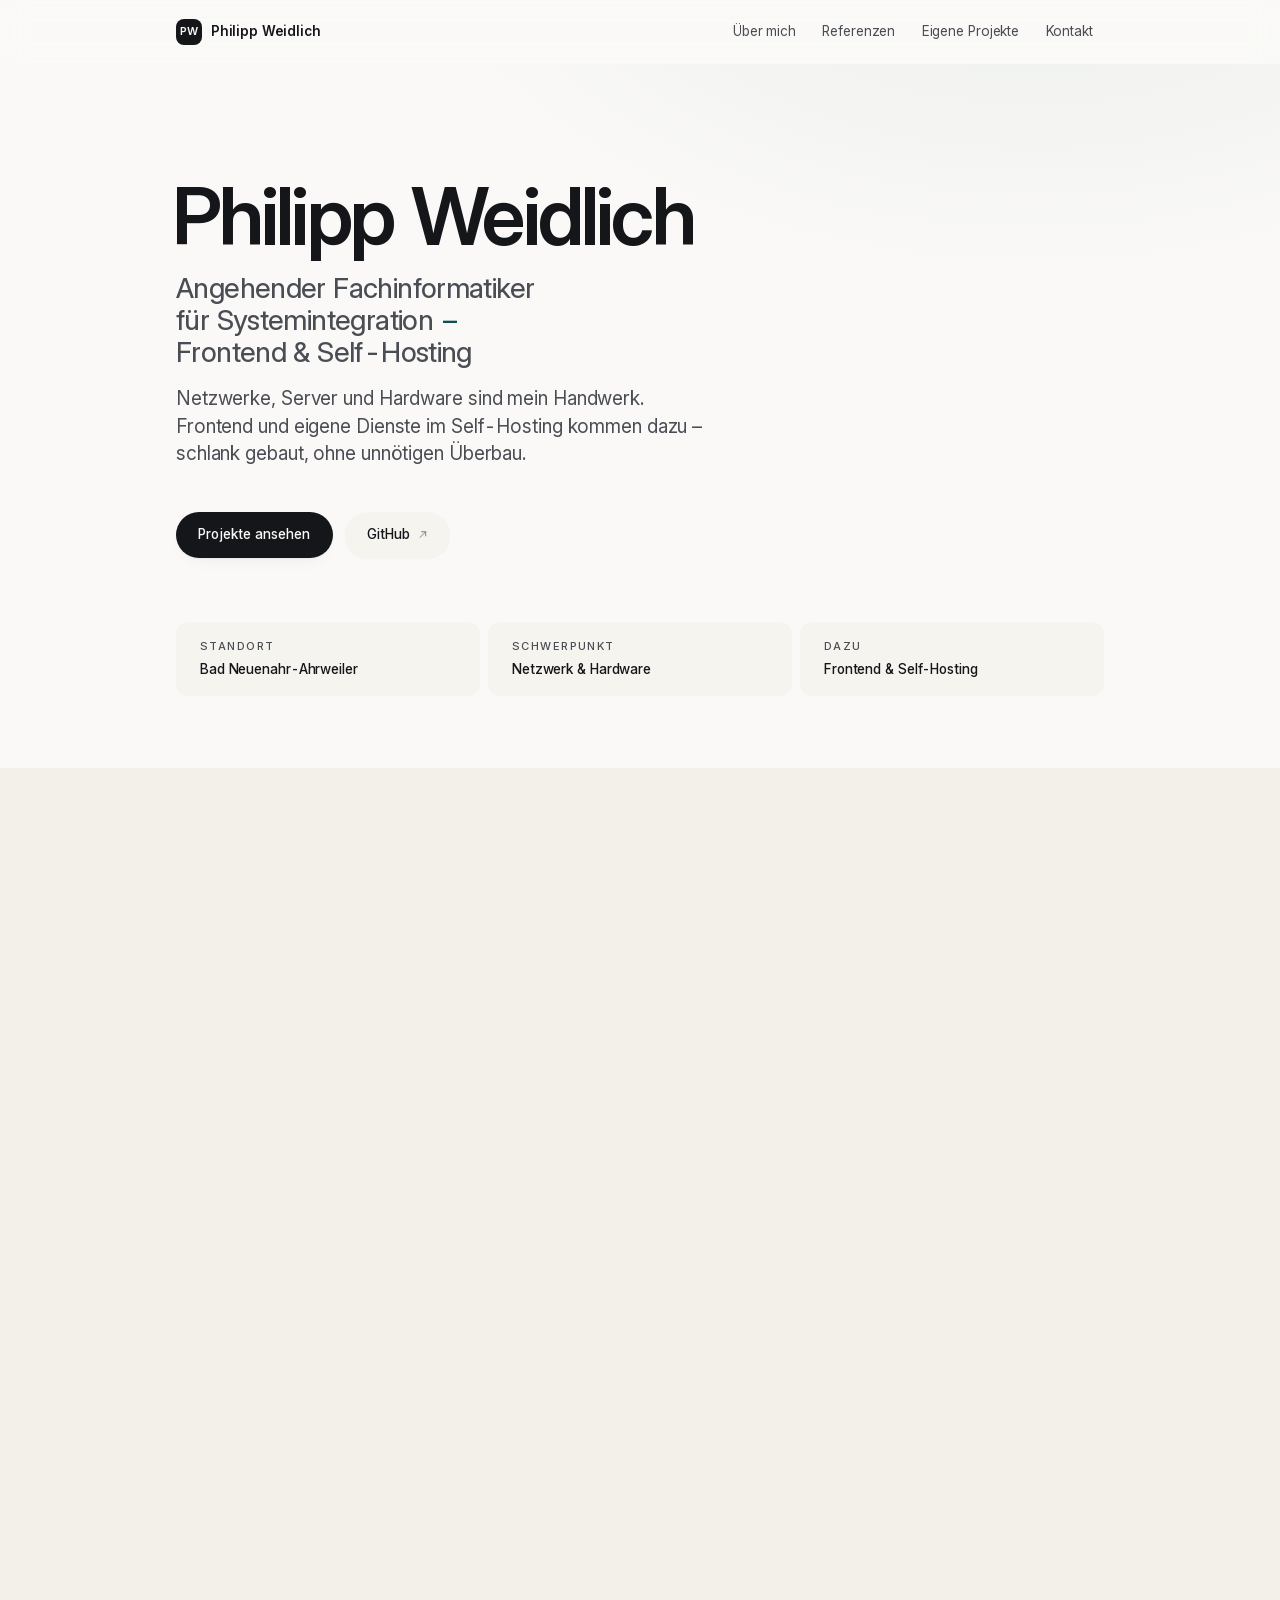
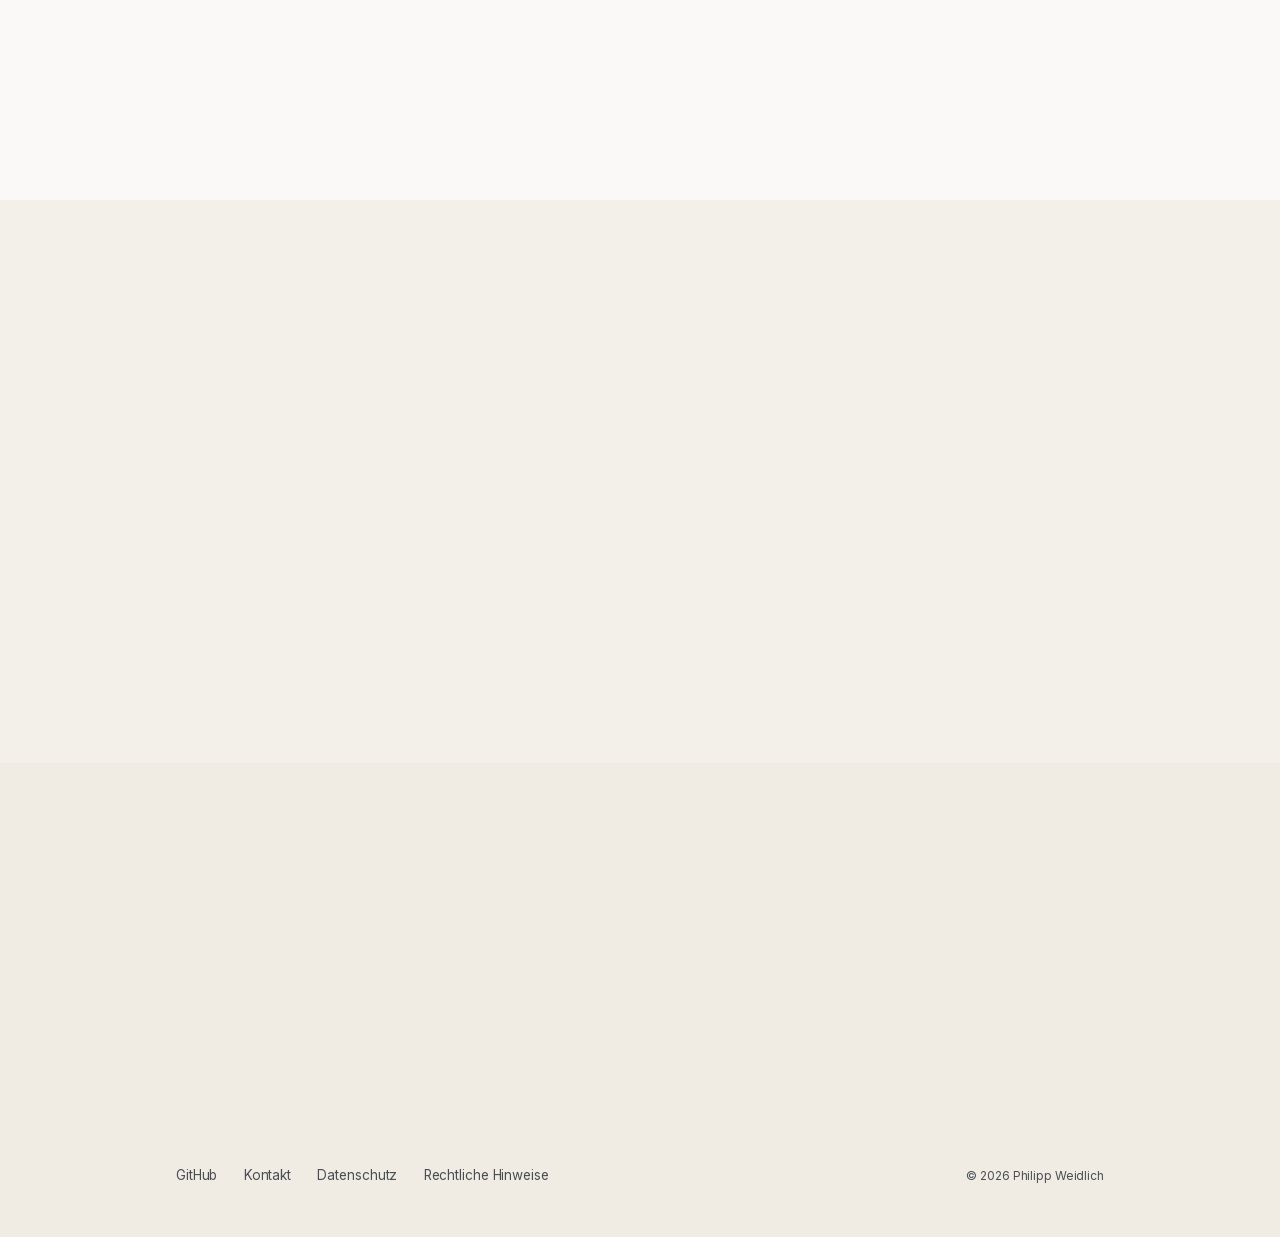
==== commit 6cbd6707: "Referenz Floral Design Store als breite Karte unter AhrComp ergaenzen Co-Authored-By: Claude Opus 5 " ====
--- a/index.html
+++ b/index.html
@@ -264,6 +264,31 @@
               </ul>
             </li>
 
+            <!-- Breit wie AhrComp, aber ohne Tönung: card--wide. -->
+            <li class="card card--wide reveal">
+              <p class="card__label">Gestaltung &amp; Umsetzung</p>
+              <h3 class="card__title">
+                <a href="https://floral-design-store.de/" target="_blank" rel="noopener noreferrer">
+                  Floral Design Store
+                  <svg class="icon" viewBox="0 0 16 16" aria-hidden="true" focusable="false">
+                    <path d="M6 3h7v7M13 3 3.5 12.5" fill="none" stroke="currentColor" stroke-width="1.6" stroke-linecap="round" stroke-linejoin="round"/>
+                  </svg>
+                  <span class="vh">(öffnet in neuem Tab)</span>
+                </a>
+              </h3>
+              <p class="card__text">
+                Auftritt eines Floristen in Bad Neuenahr: Hochzeits- und
+                Trauerfloristik, Events, Innenbegrünung und Workshops, dazu eine
+                Galerie, Aktionen und ein direkter Weg zur Anfrage.
+              </p>
+              <ul class="tags" role="list">
+                <li>HTML</li>
+                <li>CSS</li>
+                <li>JavaScript</li>
+                <li>Responsiv</li>
+              </ul>
+            </li>
+
             <li class="card reveal">
               <p class="card__label">Gestaltung &amp; Umsetzung</p>
               <h3 class="card__title">
--- a/css/style.css
+++ b/css/style.css
@@ -563,6 +563,15 @@
   .cards--featured:has(> .card:nth-child(5):last-child) > .card:last-child {
     grid-column: auto;
   }
+}
+/* Breite Referenz (card--wide): belegt wie die hervorgehobene Karte eine
+   ganze Reihe, ohne deren Tönung. Sie verschiebt die Zählung darunter um
+   eins – dann steht die letzte Karte bei ungerader Position allein.
+   .cards doppelt, damit das die Zähl-Regeln oben sicher überstimmt. */
+@media (min-width: 34rem) {
+  .cards.cards--featured > .card--wide { grid-column: 1 / -1; }
+  .cards.cards--featured:has(> .card--wide) > .card:last-child:nth-child(even) { grid-column: auto; }
+  .cards.cards--featured:has(> .card--wide) > .card:last-child:nth-child(odd) { grid-column: 1 / -1; }
 }
 .cards--single,
 .cards--single:is(.cards) { grid-template-columns: 1fr; }
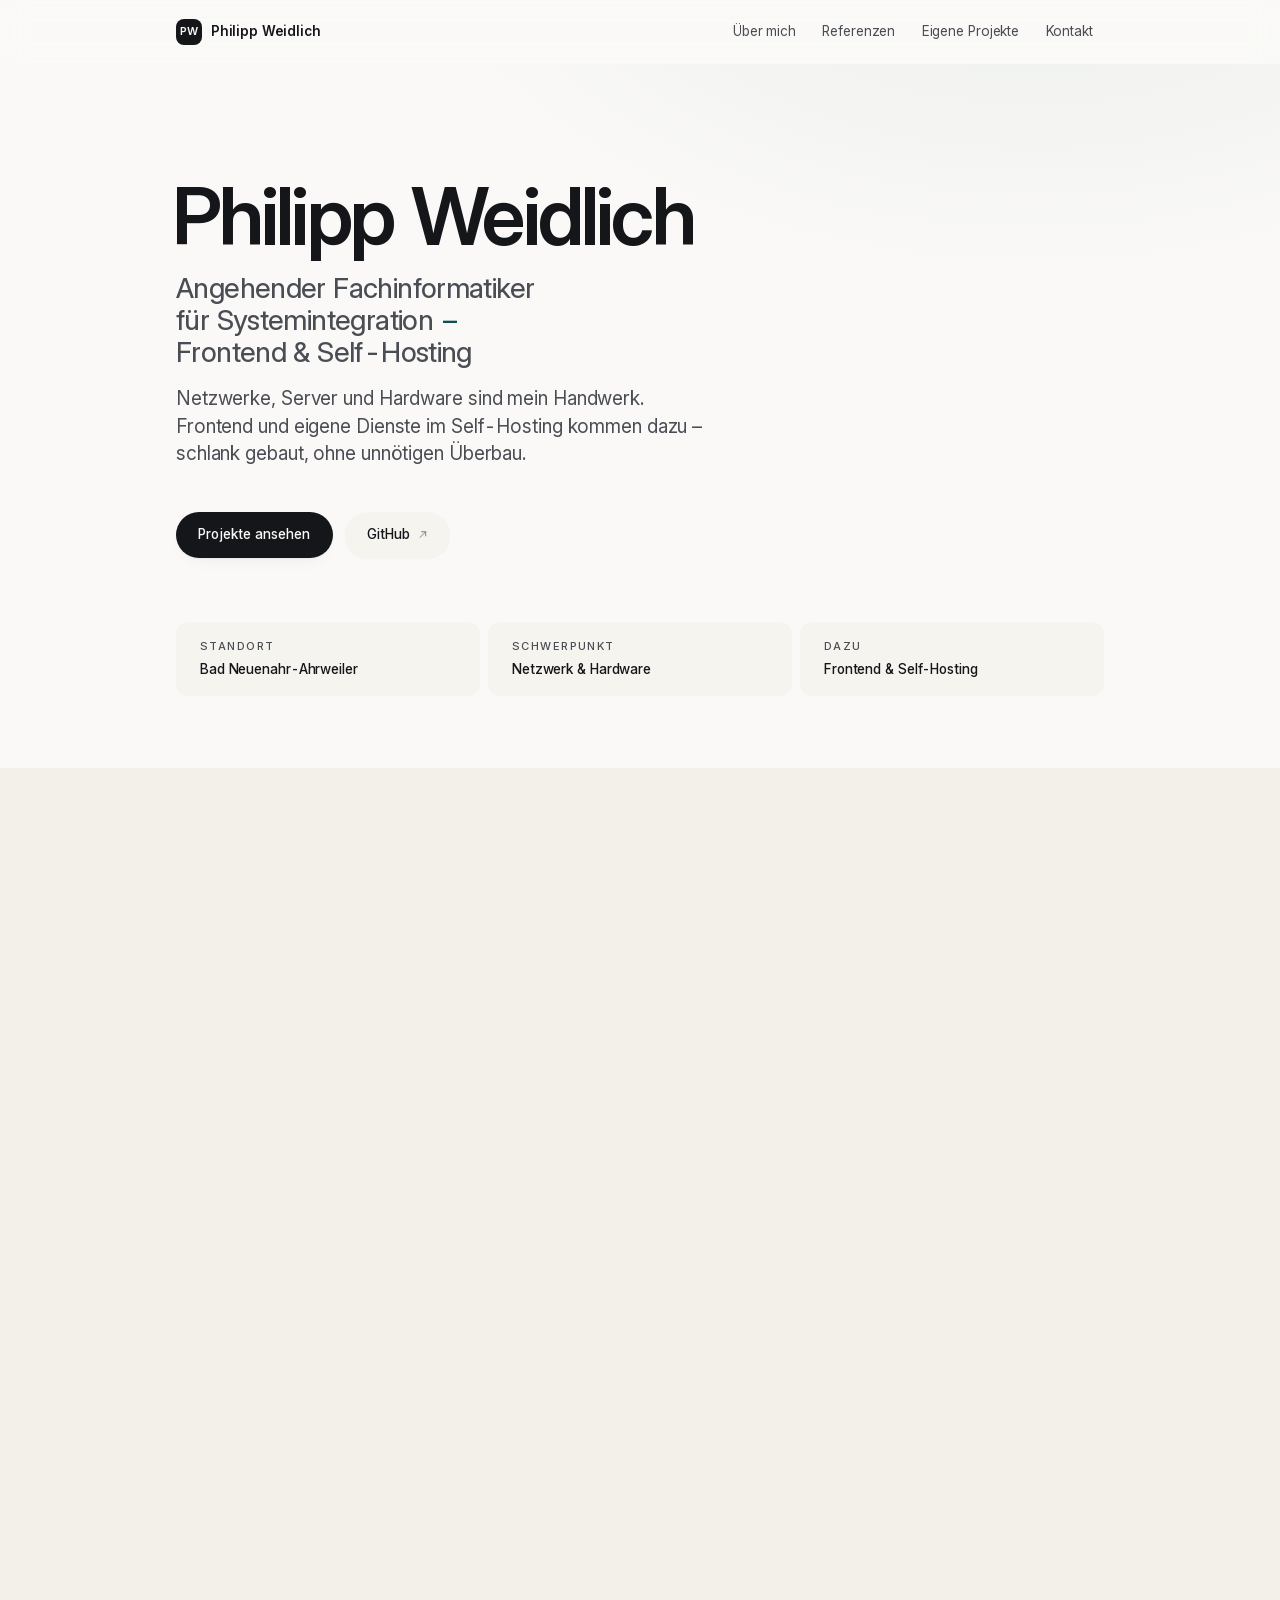
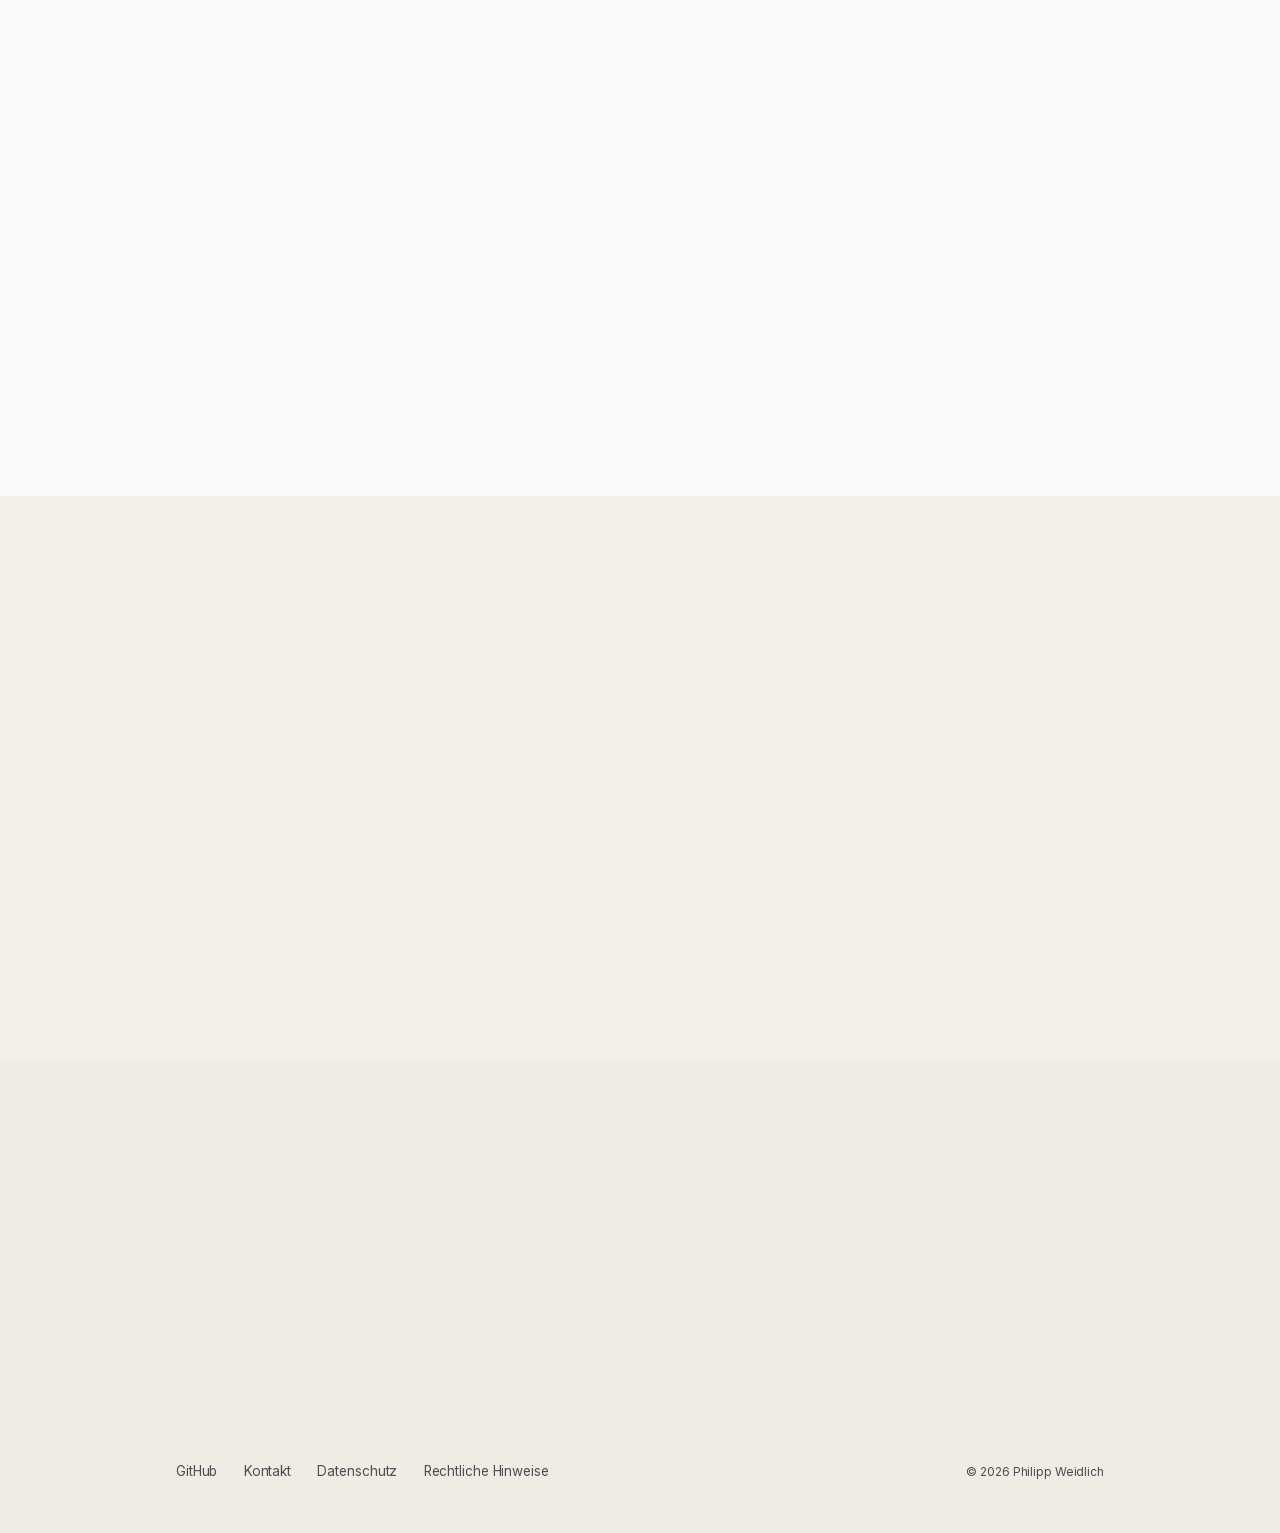
==== commit 93cbdaf5: "Referenz Physio Plus unter Floral Design Store ergaenzen Neue Karte fuer physio-plus-aw.de als erste" ====
--- a/index.html
+++ b/index.html
@@ -292,6 +292,30 @@
             <li class="card reveal">
               <p class="card__label">Gestaltung &amp; Umsetzung</p>
               <h3 class="card__title">
+                <a href="https://physio-plus-aw.de/" target="_blank" rel="noopener noreferrer">
+                  Physio Plus
+                  <svg class="icon" viewBox="0 0 16 16" aria-hidden="true" focusable="false">
+                    <path d="M6 3h7v7M13 3 3.5 12.5" fill="none" stroke="currentColor" stroke-width="1.6" stroke-linecap="round" stroke-linejoin="round"/>
+                  </svg>
+                  <span class="vh">(öffnet in neuem Tab)</span>
+                </a>
+              </h3>
+              <p class="card__text">
+                Auftritt einer Physiotherapiepraxis in Ahrweiler: Therapieangebote,
+                Präventionskurse und Hausbesuche, dazu ein Rundgang durch die Praxis,
+                ein Fristenrechner fürs Rezept und ein kurzer Weg zur Terminanfrage.
+              </p>
+              <ul class="tags" role="list">
+                <li>HTML</li>
+                <li>CSS</li>
+                <li>JavaScript</li>
+                <li>Responsiv</li>
+              </ul>
+            </li>
+
+            <li class="card reveal">
+              <p class="card__label">Gestaltung &amp; Umsetzung</p>
+              <h3 class="card__title">
                 <a href="https://weinhaus-bunte-kuh.de/" target="_blank" rel="noopener noreferrer">
                   Weinhaus zur Bunten Kuh
                   <svg class="icon" viewBox="0 0 16 16" aria-hidden="true" focusable="false">
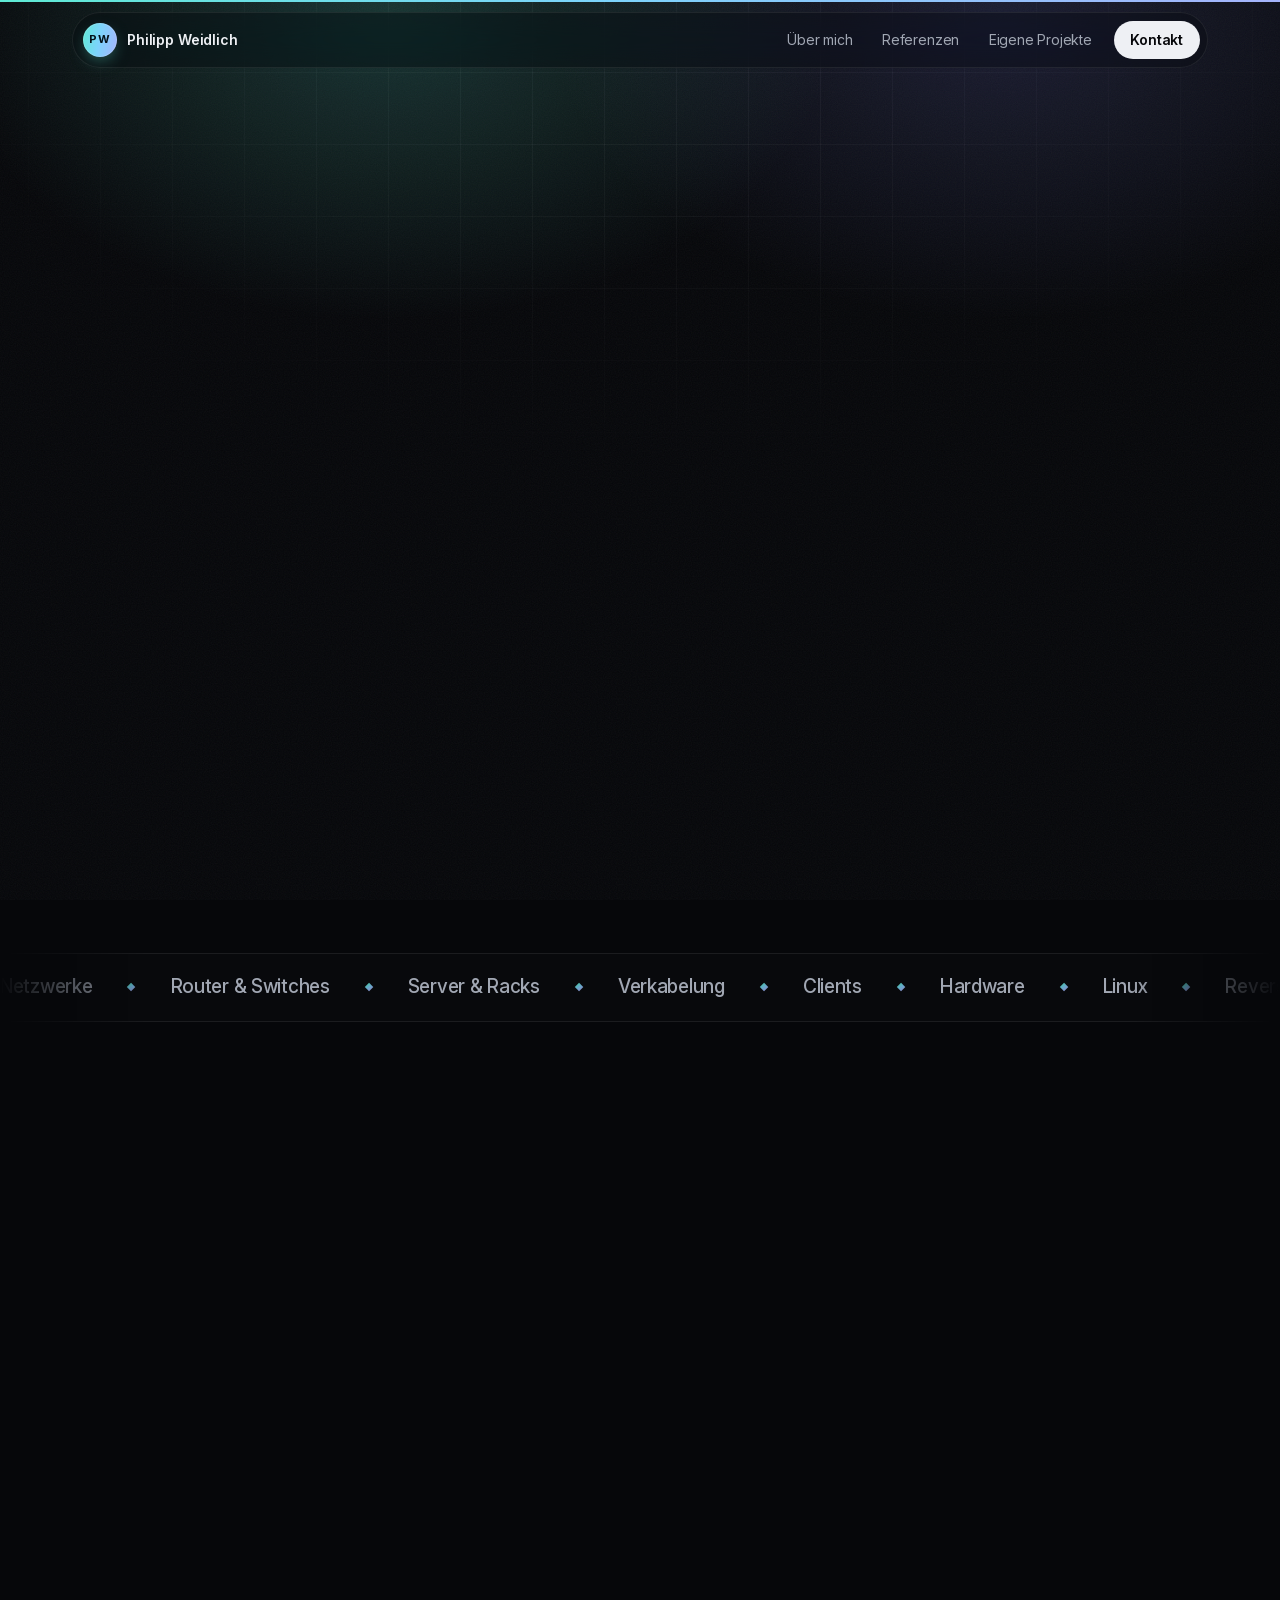
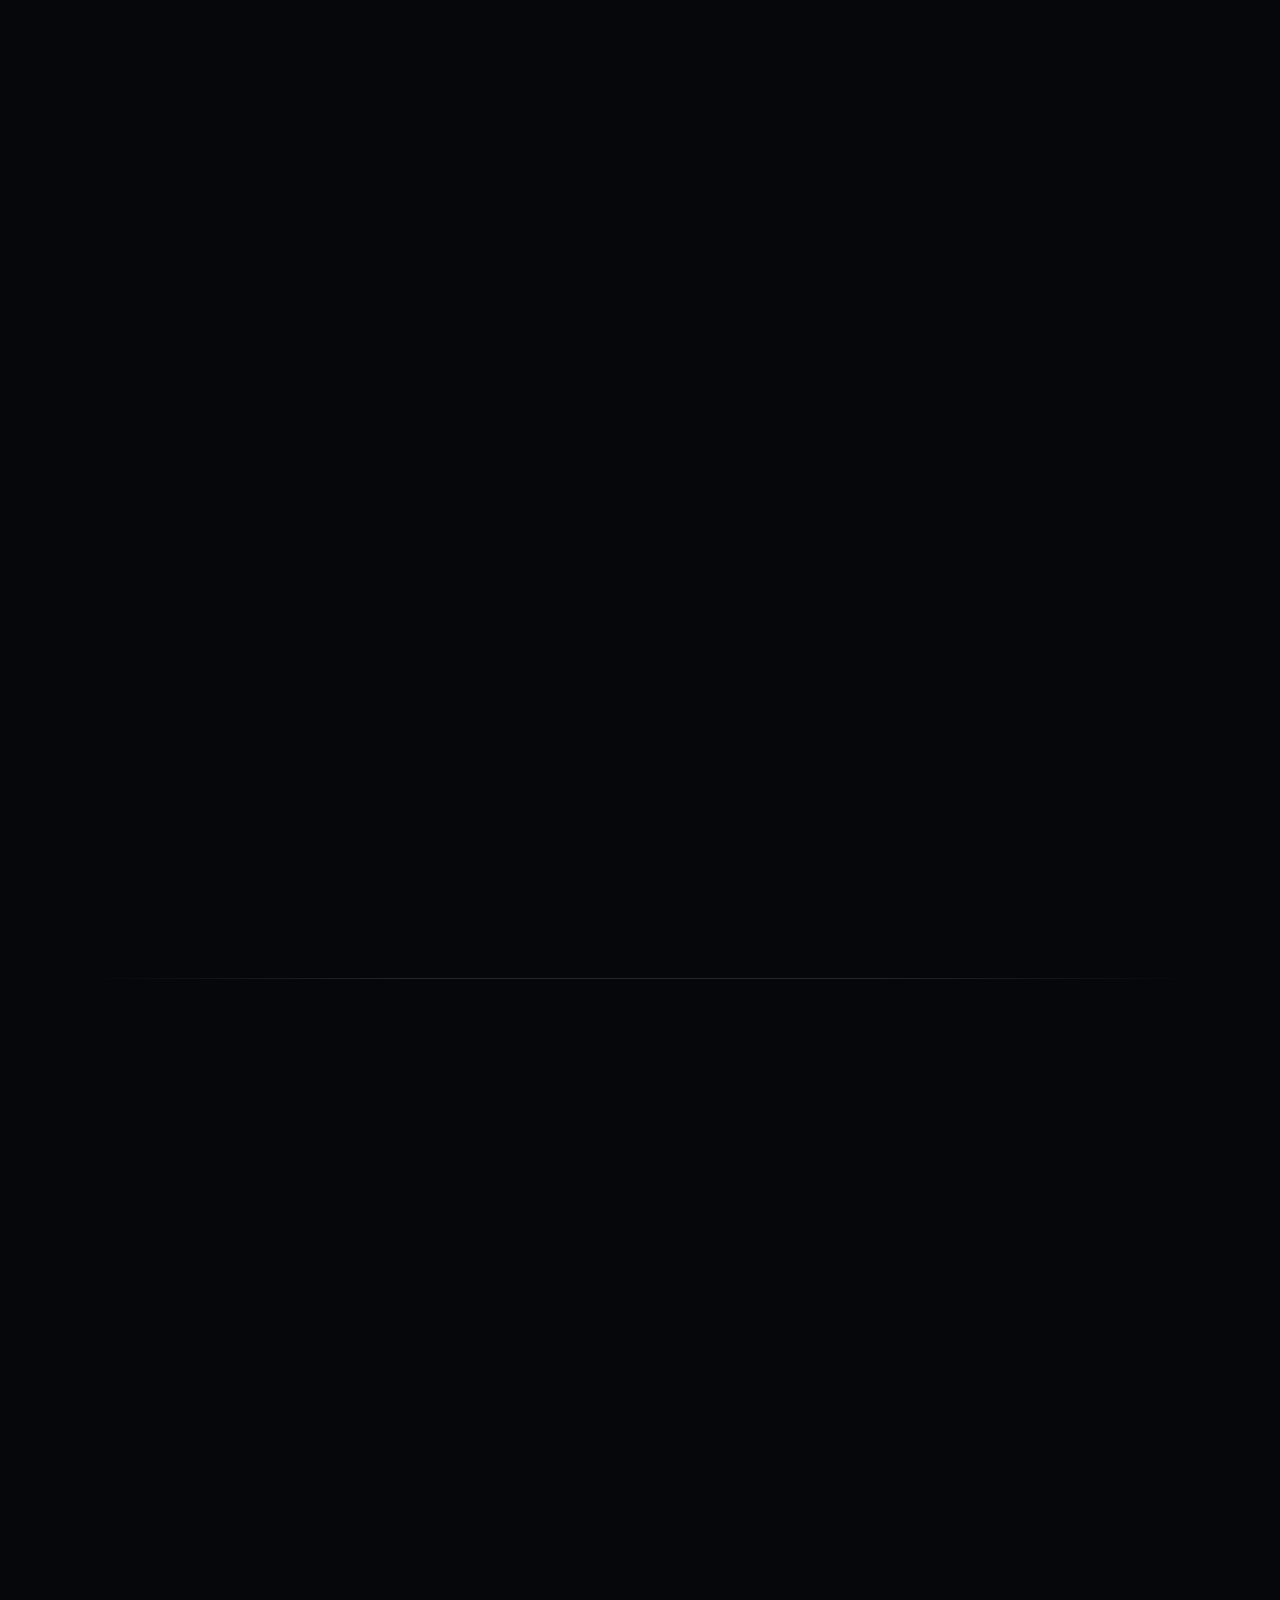
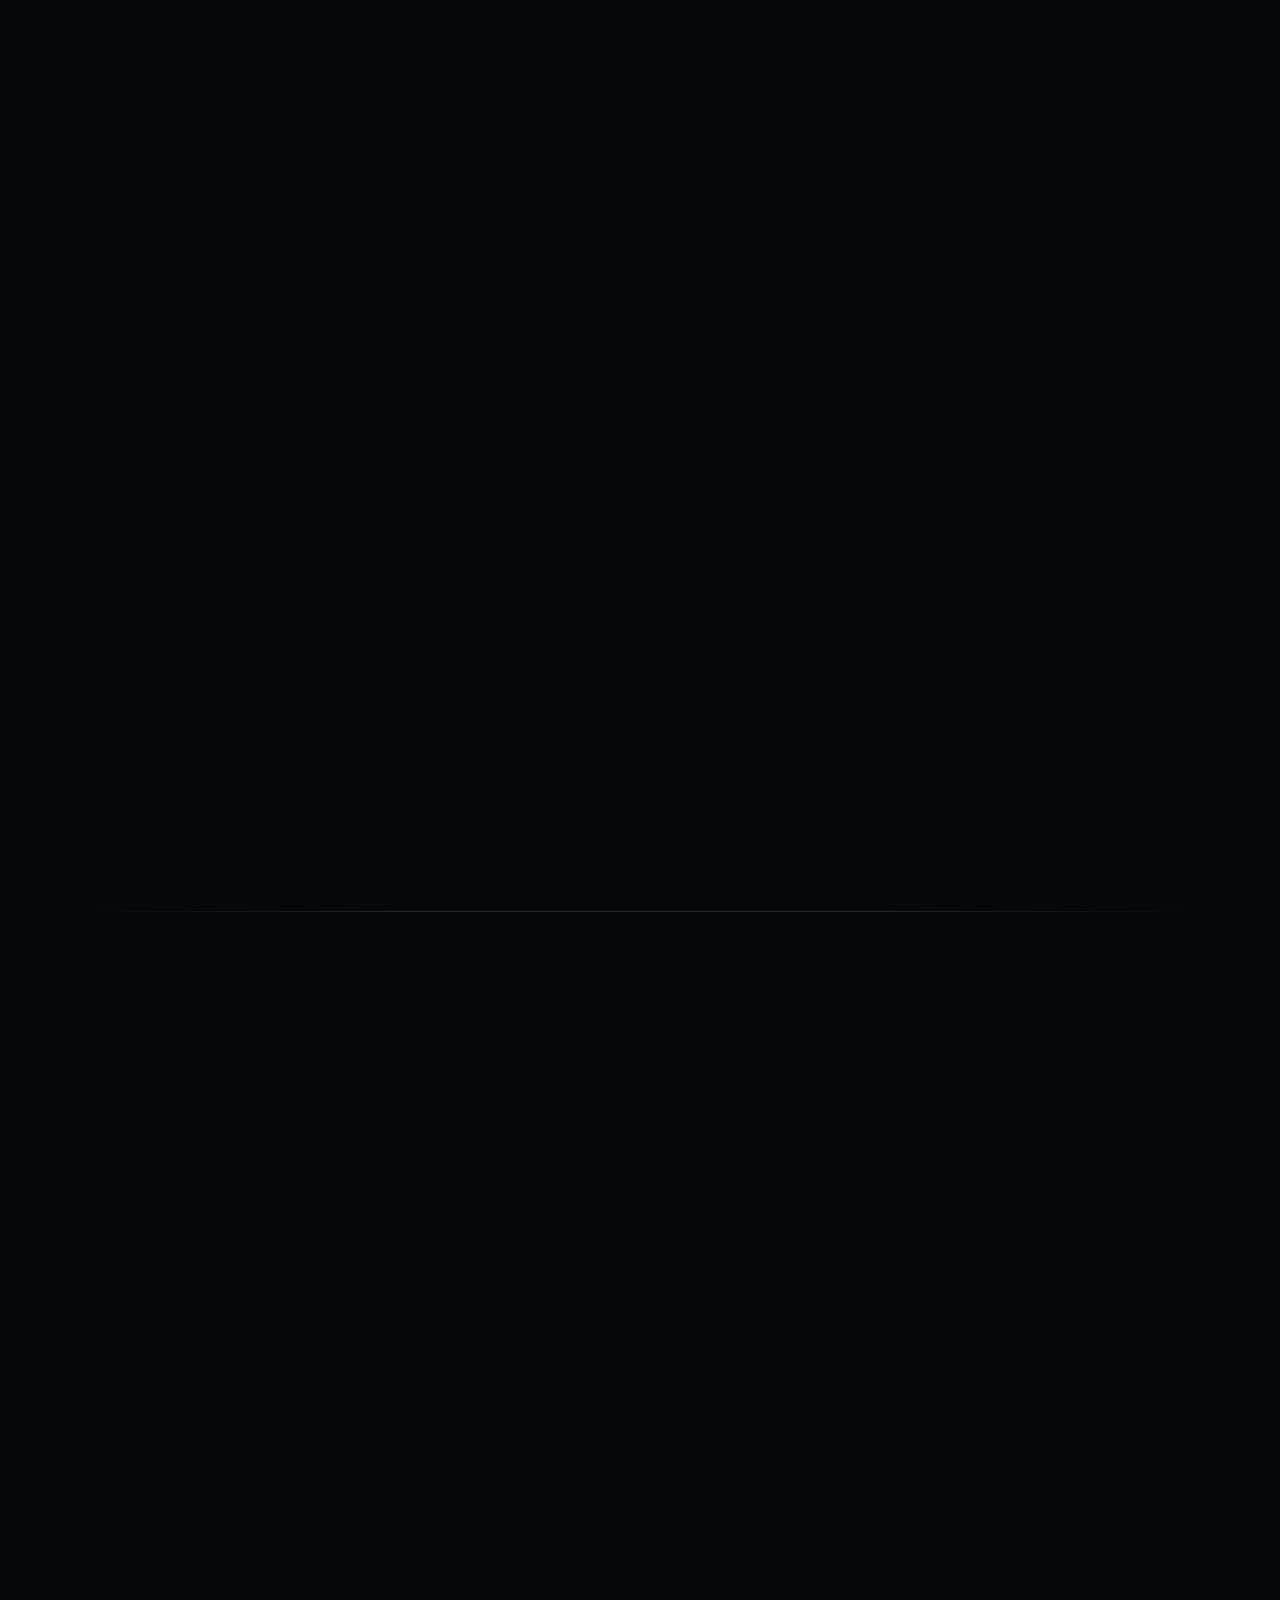
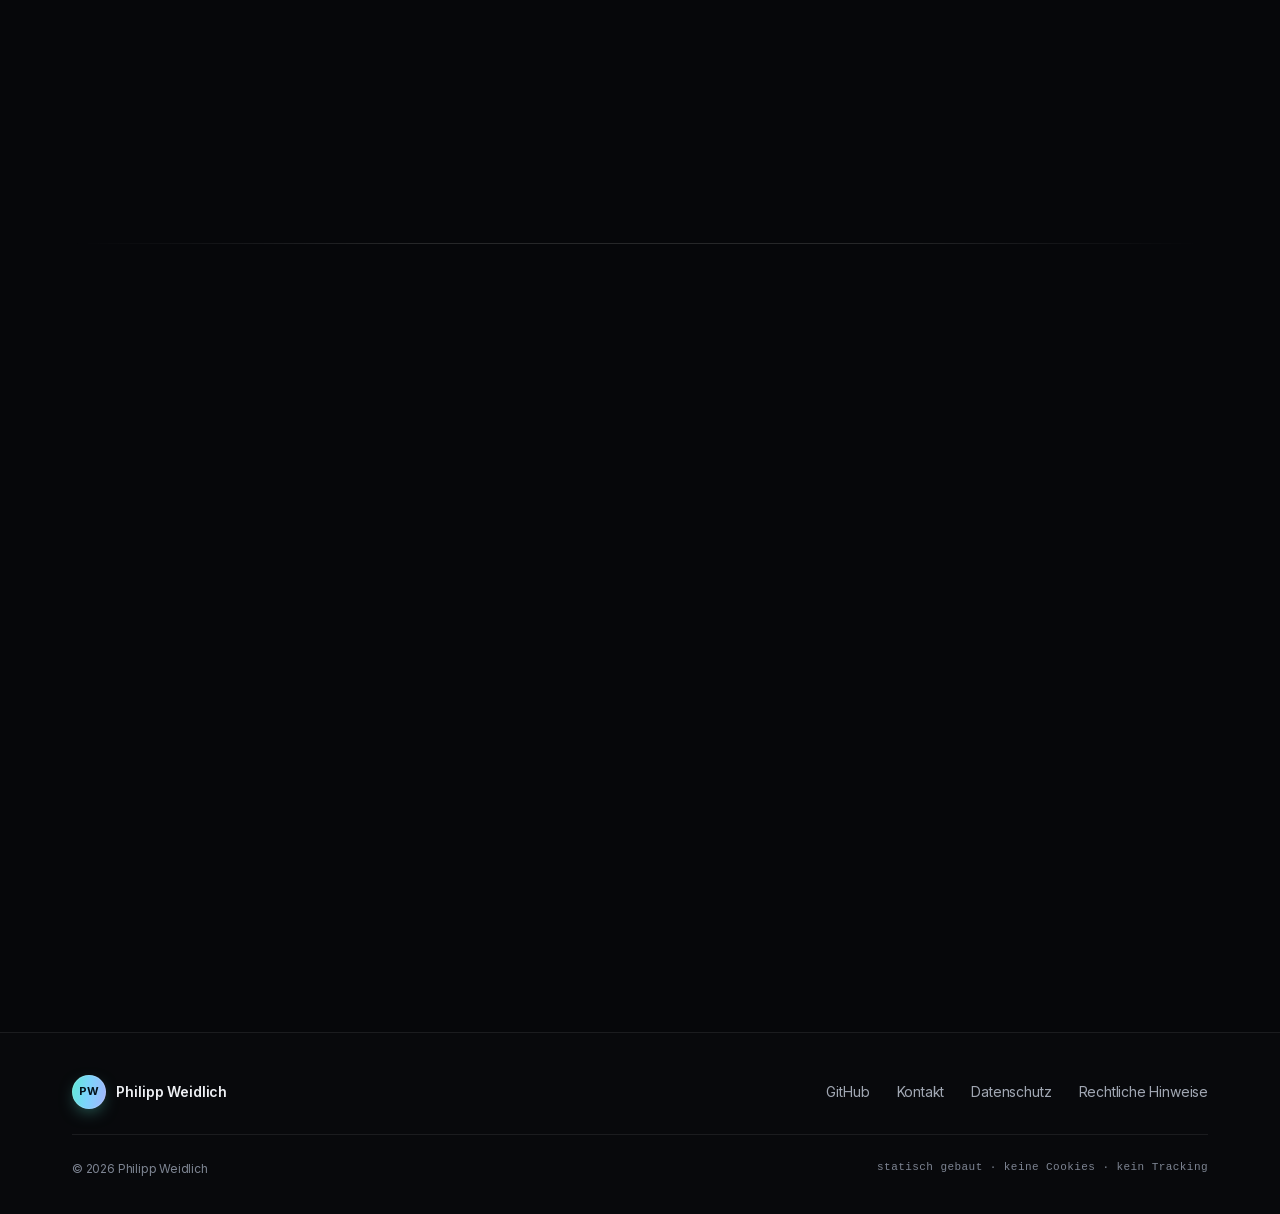
==== commit b6f60c52: "Neues Design: dunkel, technisch, mit Terminal-Hero - Dunkler Grund mit feinem Raster, Glasflaechen m" ====
--- a/index.html
+++ b/index.html
@@ -1,28 +1,22 @@
 <!doctype html>
-<!-- Hero-Typo umschalten: class="hero-a" (Name dominiert) | class="hero-b" (Aussage dominiert) -->
-<html lang="de" class="hero-a">
+<html lang="de">
 <head>
   <meta charset="utf-8">
-  <meta name="viewport" content="width=device-width, initial-scale=1">
-
-  <!-- Content-Security-Policy: alles wird lokal ausgeliefert, keine externen Quellen.
-       Als echter HTTP-Header ist die CSP stärker – siehe .htaccess / _headers.
-       (frame-ancestors wirkt ausschließlich als Header, nicht als meta.) -->
+  <meta name="viewport" content="width=device-width, initial-scale=1, viewport-fit=cover">
+
+  <!-- Content-Security-Policy: alles wird lokal ausgeliefert, keine externen Quellen. -->
   <meta http-equiv="Content-Security-Policy"
         content="default-src 'self'; img-src 'self' data:; style-src 'self'; script-src 'self'; font-src 'self'; connect-src 'none'; object-src 'none'; base-uri 'none'; form-action 'none'; frame-src 'none'; upgrade-insecure-requests">
   <meta name="referrer" content="strict-origin-when-cross-origin">
-  <meta name="color-scheme" content="light dark">
+  <meta name="color-scheme" content="dark">
 
   <!-- ---------- SEO ---------- -->
-  <!-- Bewusst nur der Name: das ist es, was im Browser-Tab steht.
-       Die Suchbegriffe trägt die description unten sowie die H1 der Seite. -->
   <title>Philipp Weidlich</title>
   <meta name="description" content="Philipp Weidlich, angehender Fachinformatiker für Systemintegration in Bad Neuenahr-Ahrweiler: Netzwerke, Server und Hardware, dazu Frontend-Mitgestaltung und Self-Hosting. Projekte und Referenzen.">
   <meta name="author" content="Philipp Weidlich">
   <link rel="canonical" href="https://philipp-weidlich.de/">
   <meta name="robots" content="index, follow, max-image-preview:large">
-  <meta name="theme-color" content="#faf9f7" media="(prefers-color-scheme: light)">
-  <meta name="theme-color" content="#0e0f11" media="(prefers-color-scheme: dark)">
+  <meta name="theme-color" content="#06070a">
 
   <!-- ---------- Link-Vorschauen ---------- -->
   <meta property="og:type" content="website">
@@ -49,15 +43,11 @@
   <link rel="apple-touch-icon" href="assets/apple-touch-icon.png">
   <link rel="manifest" href="site.webmanifest">
 
-  <!-- ---------- Assets ----------
-       Ein CSS, ein JS, eine Schriftdatei – keine externen Requests.
-       Der Preload startet den Font-Download parallel zum CSS, statt zu warten,
-       bis das Stylesheet geparst ist. crossorigin ist bei Fonts Pflicht,
-       sonst lädt der Browser die Datei zweimal. -->
+  <!-- ---------- Assets ---------- -->
   <link rel="preload" href="assets/fonts/InterVariable.woff2" as="font" type="font/woff2" crossorigin>
-  <link rel="stylesheet" href="css/style.css">
-  <noscript><link rel="stylesheet" href="css/no-js.css"></noscript>
-  <script src="js/main.js" defer></script>
+  <link rel="stylesheet" href="css/style.css?v=2">
+  <noscript><link rel="stylesheet" href="css/no-js.css?v=2"></noscript>
+  <script src="js/main.js?v=2" defer></script>
 
   <!-- Strukturierte Daten: reine Datenauszeichnung, kein ausführbares Skript. -->
   <script type="application/ld+json">
@@ -87,6 +77,17 @@
 <body>
   <a class="skip-link" href="#inhalt">Zum Inhalt springen</a>
 
+  <!-- Hintergrund: Raster, Lichtschein, Körnung. Rein dekorativ. -->
+  <div class="backdrop" aria-hidden="true">
+    <div class="backdrop__grid"></div>
+    <div class="backdrop__glow backdrop__glow--a"></div>
+    <div class="backdrop__glow backdrop__glow--b"></div>
+    <div class="backdrop__noise"></div>
+  </div>
+
+  <!-- Lesefortschritt (nur in Browsern mit scroll-gesteuerten Animationen) -->
+  <div class="progress" aria-hidden="true"></div>
+
   <!-- Messpunkt für den Zustand der Kopfzeile -->
   <div id="top-sentinel" aria-hidden="true"></div>
 
@@ -94,9 +95,15 @@
     <div class="container site-header__inner">
       <a class="wordmark" href="#top-sentinel">
         <span class="wordmark__mark" aria-hidden="true">PW</span>
-        <span>Philipp&nbsp;Weidlich</span>
+        <span class="wordmark__name">Philipp&nbsp;Weidlich</span>
       </a>
-      <nav class="site-nav" aria-label="Hauptnavigation">
+
+      <button class="nav-toggle" type="button" aria-expanded="false" aria-controls="site-nav" hidden>
+        <span class="nav-toggle__bars" aria-hidden="true"><i></i><i></i></span>
+        <span class="vh">Menü</span>
+      </button>
+
+      <nav class="site-nav" id="site-nav" aria-label="Hauptnavigation">
         <a href="#ueber-mich">Über mich</a>
         <a href="#referenzen">Referenzen</a>
         <a href="#projekte">Eigene Projekte</a>
@@ -109,115 +116,236 @@
 
     <!-- ==================== 1. Hero ==================== -->
     <section class="hero" aria-labelledby="hero-name">
-      <div class="container hero__inner">
-
-        <h1 class="hero__name reveal" id="hero-name">Philipp Weidlich</h1>
-
-        <p class="hero__role reveal">
-          Angehender Fachinformatiker für Systemintegration<span class="sep" aria-hidden="true"> – </span>
-          <span class="hero__role-2">Frontend&nbsp;&amp;&nbsp;Self-Hosting</span>
-        </p>
-
-        <p class="hero__lead reveal">
-          Netzwerke, Server und Hardware sind mein Handwerk. Frontend und eigene
-          Dienste im Self-Hosting kommen dazu – schlank gebaut, ohne unnötigen Überbau.
-        </p>
-
-        <p class="hero__actions reveal">
-          <a class="btn btn--primary" href="#referenzen">Projekte ansehen</a>
-          <a class="btn btn--ghost" href="https://github.com/philippweidlich" target="_blank" rel="noopener noreferrer">
-            GitHub
-            <svg class="icon" viewBox="0 0 16 16" aria-hidden="true" focusable="false">
-              <path d="M6 3h7v7M13 3 3.5 12.5" fill="none" stroke="currentColor" stroke-width="1.6" stroke-linecap="round" stroke-linejoin="round"/>
+      <div class="container">
+        <div class="hero__grid">
+
+          <div class="hero__copy">
+            <p class="chip reveal">
+              <span class="chip__dot" aria-hidden="true"></span>
+              Angehender Fachinformatiker für Systemintegration
+            </p>
+
+            <h1 class="hero__name reveal" id="hero-name">
+              <span>Philipp</span>
+              <span>Weidlich</span>
+            </h1>
+
+            <p class="hero__tagline reveal">
+              Netzwerke, Server und Hardware sind mein <span class="grad-text">Handwerk</span>.
+            </p>
+            <p class="hero__lead reveal">
+              Frontend und eigene Dienste im Self-Hosting kommen dazu – schlank gebaut,
+              ohne unnötigen Überbau.
+            </p>
+
+            <p class="hero__actions reveal">
+              <a class="btn btn--primary" href="#referenzen">
+                Referenzen ansehen
+                <svg class="btn__icon" viewBox="0 0 16 16" aria-hidden="true" focusable="false">
+                  <path d="M3 8h10M9 4l4 4-4 4" fill="none" stroke="currentColor" stroke-width="1.6" stroke-linecap="round" stroke-linejoin="round"/>
+                </svg>
+              </a>
+              <a class="btn btn--ghost" href="https://github.com/philippweidlich" target="_blank" rel="noopener noreferrer">
+                <svg class="btn__icon btn__icon--lead" viewBox="0 0 16 16" aria-hidden="true" focusable="false">
+                  <path fill="currentColor" d="M8 0C3.58 0 0 3.58 0 8c0 3.54 2.29 6.53 5.47 7.59.4.07.55-.17.55-.38 0-.19-.01-.82-.01-1.49-2.01.37-2.53-.49-2.69-.94-.09-.23-.48-.94-.82-1.13-.28-.15-.68-.52-.01-.53.63-.01 1.08.58 1.23.82.72 1.21 1.87.87 2.33.66.07-.52.28-.87.51-1.07-1.78-.2-3.64-.89-3.64-3.95 0-.87.31-1.59.82-2.15-.08-.2-.36-1.02.08-2.12 0 0 .67-.21 2.2.82.64-.18 1.32-.27 2-.27.68 0 1.36.09 2 .27 1.53-1.04 2.2-.82 2.2-.82.44 1.1.16 1.92.08 2.12.51.56.82 1.27.82 2.15 0 3.07-1.87 3.75-3.65 3.95.29.25.54.73.54 1.48 0 1.07-.01 1.93-.01 2.2 0 .21.15.46.55.38A8.013 8.013 0 0 0 16 8c0-4.42-3.58-8-8-8z"/>
+                </svg>
+                GitHub
+                <span class="vh">(öffnet in neuem Tab)</span>
+              </a>
+            </p>
+          </div>
+
+          <!-- Terminal: wiederholt nur Inhalte, die auch im Text stehen –
+               deshalb für Screenreader ausgeblendet. js/main.js tippt die
+               Befehle nach; ohne JS steht alles sofort da. -->
+          <div class="term reveal" aria-hidden="true" data-term>
+            <div class="term__bar">
+              <span class="dots"><i></i><i></i><i></i></span>
+              <span class="term__title">philipp@ahrtal: ~</span>
+              <span class="term__tag">bash</span>
+            </div>
+            <div class="term__body">
+              <div class="tl tl--cmd"><span class="tp">~ $</span><span class="tc">whoami</span></div>
+              <div class="tl">philipp-weidlich</div>
+              <div class="tl tl--gap tl--cmd"><span class="tp">~ $</span><span class="tc">systemctl status philipp</span></div>
+              <div class="tl"><span class="t-ok">●</span> philipp.service – angehender Fachinformatiker</div>
+              <div class="tl tl--kv"><span class="tk">Status:</span><span><span class="t-ok">aktiv (läuft)</span> · AhrComp</span></div>
+              <div class="tl tl--kv"><span class="tk">Fokus:</span><span>Netzwerk · Server · Hardware</span></div>
+              <div class="tl tl--kv"><span class="tk">Dazu:</span><span>Frontend · Self-Hosting</span></div>
+              <div class="tl tl--kv"><span class="tk">Ort:</span><span>Bad Neuenahr-Ahrweiler</span></div>
+              <div class="tl tl--gap tl--cmd"><span class="tp">~ $</span><span class="tc">cat kontakt.txt</span></div>
+              <div class="tl"><span class="t-acc">philippweidlich@proton.me</span></div>
+              <div class="tl tl--gap tl--cmd is-current"><span class="tp">~ $</span><span class="tc"></span></div>
+            </div>
+          </div>
+
+        </div>
+
+        <!-- Eckdaten -->
+        <ul class="stats reveal" role="list">
+          <li>
+            <span class="stats__k">Standort</span>
+            <span class="stats__v">Bad Neuenahr-Ahrweiler</span>
+          </li>
+          <li>
+            <span class="stats__k">Schwerpunkt</span>
+            <span class="stats__v">Netzwerk &amp; Hardware</span>
+          </li>
+          <li>
+            <span class="stats__k">Dazu</span>
+            <span class="stats__v">Frontend &amp; Self-Hosting</span>
+          </li>
+          <li>
+            <span class="stats__k">Referenzen</span>
+            <span class="stats__v"><span data-ref-count>7</span> Webauftritte live</span>
+          </li>
+        </ul>
+      </div>
+    </section>
+
+    <!-- Laufband: Arbeitsfelder. Die zweite Hälfte ist eine Kopie für die
+         nahtlose Schleife und deshalb für Screenreader ausgeblendet. -->
+    <div class="marquee">
+      <div class="marquee__track">
+        <ul class="marquee__list" role="list">
+          <li>Netzwerke</li><li>Router &amp; Switches</li><li>Server &amp; Racks</li>
+          <li>Verkabelung</li><li>Clients</li><li>Hardware</li><li>Linux</li>
+          <li>Reverse Proxy</li><li>Backups</li><li>Self-Hosting</li>
+          <li>HTML</li><li>CSS</li><li>Vanilla JS</li>
+        </ul>
+        <ul class="marquee__list" role="list" aria-hidden="true">
+          <li>Netzwerke</li><li>Router &amp; Switches</li><li>Server &amp; Racks</li>
+          <li>Verkabelung</li><li>Clients</li><li>Hardware</li><li>Linux</li>
+          <li>Reverse Proxy</li><li>Backups</li><li>Self-Hosting</li>
+          <li>HTML</li><li>CSS</li><li>Vanilla JS</li>
+        </ul>
+      </div>
+    </div>
+
+    <!-- ==================== 2. Über mich ==================== -->
+    <section class="section" id="ueber-mich" aria-labelledby="ueber-mich-title">
+      <div class="container">
+        <div class="sec-head reveal">
+          <p class="eyebrow"><span class="eyebrow__num">01</span><span class="eyebrow__rule" aria-hidden="true"></span>Über mich</p>
+          <h2 class="sec-title" id="ueber-mich-title">Hardware verstehen, <span class="grad-text">Systeme zusammenbringen</span></h2>
+        </div>
+
+        <div class="about">
+          <div class="prose reveal">
+            <p class="prose__lead">
+              Ich bin angehender Fachinformatiker für Systemintegration.
+              Hardware ist der Teil, der mich am meisten reizt: Systeme auswählen, aufbauen, verkabeln und zum Laufen bringen –
+              vom High-End-Gaming-PC bis zum Server im Rack.
+            </p>
+            <p>
+              Netzwerke, Router, Switches und Clients gehören für mich zum gleichen Bild.
+              Ich arbeite mich lieber bis zur Ursache durch, als ein Symptom zu übermalen.
+            </p>
+            <p>
+              Beim Frontend bin ich Mitgestalter, kein reiner Webentwickler: HTML, CSS und
+              etwas JavaScript, nah am Standard und bewusst ohne schwere Abhängigkeiten.
+              Privat betreibe ich eigene Dienste im Self-Hosting – daraus entstehen auch
+              meine eigenen Projekte.
+            </p>
+          </div>
+
+          <!-- Datenblatt: fasst nur zusammen, was oben und unten im Text steht -->
+          <aside class="spec spot reveal" aria-label="Kurzprofil">
+            <p class="spec__head">
+              <span class="mono">profil.txt</span>
+              <span class="spec__status"><span class="chip__dot" aria-hidden="true"></span>aktuell</span>
+            </p>
+            <dl class="spec__list">
+              <div><dt>Rolle</dt><dd>Fachinformatiker Systemintegration (angehend)</dd></div>
+              <div><dt>Arbeitgeber</dt><dd>AhrComp, Bad Neuenahr-Ahrweiler</dd></div>
+              <div><dt>Fokus</dt><dd>Netzwerk · Server · Hardware</dd></div>
+              <div><dt>Web</dt><dd>HTML · CSS · Vanilla JS</dd></div>
+              <div><dt>Privat</dt><dd>Self-Hosting: Linux, Reverse Proxy, Backups</dd></div>
+              <div><dt>Kontakt</dt><dd>per E-Mail</dd></div>
+            </dl>
+          </aside>
+        </div>
+
+        <!-- Schwerpunkte als Bento-Raster -->
+        <h3 class="sub-head reveal">Schwerpunkte</h3>
+        <ul class="bento stagger" role="list">
+          <li class="tile tile--wide spot reveal">
+            <!-- Angedeutete Netzwerk-Topologie, rein dekorativ -->
+            <svg class="topo" viewBox="0 0 320 200" aria-hidden="true" focusable="false">
+              <g class="topo__links">
+                <path d="M160 46V70H90V104"/><path d="M160 46V70H230V104"/>
+                <path d="M90 128V150H45V170"/><path d="M90 128V150H135V170"/>
+                <path d="M230 128V150H185V170"/><path d="M230 128V150H275V170"/>
+              </g>
+              <g class="topo__flow">
+                <path pathLength="100" d="M160 46V70H90V104"/><path pathLength="100" d="M160 46V70H230V104"/>
+                <path pathLength="100" d="M90 128V150H45V170"/><path pathLength="100" d="M90 128V150H135V170"/>
+                <path pathLength="100" d="M230 128V150H185V170"/><path pathLength="100" d="M230 128V150H275V170"/>
+              </g>
+              <g class="topo__nodes">
+                <rect class="topo__core" x="124" y="20" width="72" height="26" rx="7"/>
+                <rect x="58" y="104" width="64" height="24" rx="6"/>
+                <rect x="198" y="104" width="64" height="24" rx="6"/>
+                <rect x="27" y="170" width="36" height="18" rx="4"/>
+                <rect x="117" y="170" width="36" height="18" rx="4"/>
+                <rect x="167" y="170" width="36" height="18" rx="4"/>
+                <rect x="257" y="170" width="36" height="18" rx="4"/>
+              </g>
+              <g class="topo__leds">
+                <circle cx="136" cy="33" r="2.4"/><circle cx="69" cy="116" r="2.2"/><circle cx="209" cy="116" r="2.2"/>
+                <circle cx="36" cy="179" r="1.8"/><circle cx="126" cy="179" r="1.8"/><circle cx="176" cy="179" r="1.8"/><circle cx="266" cy="179" r="1.8"/>
+              </g>
+              <g class="topo__labels">
+                <text x="146" y="37">router</text><text x="77" y="120">sw-01</text><text x="217" y="120">sw-02</text>
+              </g>
             </svg>
-            <span class="vh">(öffnet in neuem Tab)</span>
-          </a>
-        </p>
-
-        <!-- Meta-Zeile: gibt dem Hero Boden, ohne Dekoration -->
-        <ul class="meta-row hero__meta reveal" role="list">
-          <li>
-            <span class="meta-row__k">Standort</span>
-            <span class="meta-row__v">Bad Neuenahr-Ahrweiler</span>
-          </li>
-          <li>
-            <span class="meta-row__k">Schwerpunkt</span>
-            <span class="meta-row__v">Netzwerk &amp; Hardware</span>
-          </li>
-          <li>
-            <span class="meta-row__k">Dazu</span>
-            <span class="meta-row__v">Frontend &amp; Self-Hosting</span>
+            <span class="tile__icon" aria-hidden="true">
+              <svg viewBox="0 0 24 24" focusable="false"><circle cx="12" cy="5" r="2.2"/><circle cx="5" cy="19" r="2.2"/><circle cx="19" cy="19" r="2.2"/><path d="M12 7.2V12m0 0-5.4 5.4M12 12l5.4 5.4"/></svg>
+            </span>
+            <h4 class="tile__title">Systemintegration</h4>
+            <p class="tile__text">Netzwerke, Router und Switches, Clients, Server, Racks und Verkabelung – aufbauen, einrichten, dokumentieren.</p>
+          </li>
+          <li class="tile spot reveal">
+            <span class="tile__icon" aria-hidden="true">
+              <svg viewBox="0 0 24 24" focusable="false"><rect x="7" y="7" width="10" height="10" rx="1.6"/><path d="M10 3v4M14 3v4M10 17v4M14 17v4M3 10h4M3 14h4M17 10h4M17 14h4"/></svg>
+            </span>
+            <h4 class="tile__title">Hardware</h4>
+            <p class="tile__text">High-End- und Gaming-Systeme: Komponenten auswählen, zusammenstellen, aufbauen, kühlen und Fehler eingrenzen.</p>
+          </li>
+          <li class="tile spot reveal">
+            <span class="tile__icon" aria-hidden="true">
+              <svg viewBox="0 0 24 24" focusable="false"><rect x="3" y="4" width="18" height="12" rx="2"/><path d="M8 20h8M12 16v4"/></svg>
+            </span>
+            <h4 class="tile__title">Arbeitsplätze</h4>
+            <p class="tile__text">Arbeitsplätze modernisieren und komplett einrichten: Hardware auswählen, aufbauen, vernetzen, Software und Benutzerkonten einrichten – bis alles läuft.</p>
+          </li>
+          <li class="tile spot reveal">
+            <span class="tile__icon" aria-hidden="true">
+              <svg viewBox="0 0 24 24" focusable="false"><path d="m8 8-4 4 4 4M16 8l4 4-4 4M13.5 5.5l-3 13"/></svg>
+            </span>
+            <h4 class="tile__title">Frontend</h4>
+            <p class="tile__text">HTML, CSS und Vanilla-JavaScript. Statisch, schnell und wartbar – Mitgestaltung, kein Full-Stack-Anspruch.</p>
+          </li>
+          <li class="tile spot reveal">
+            <span class="tile__icon" aria-hidden="true">
+              <svg viewBox="0 0 24 24" focusable="false"><rect x="4" y="4" width="16" height="6" rx="1.6"/><rect x="4" y="14" width="16" height="6" rx="1.6"/><path d="M8 7h.01M8 17h.01M12 7h4M12 17h4"/></svg>
+            </span>
+            <h4 class="tile__title">Self-Hosting</h4>
+            <p class="tile__text">Eigene Dienste betreiben, absichern und aktuell halten. Linux, Reverse Proxy, Backups.</p>
           </li>
         </ul>
-
       </div>
     </section>
 
-    <!-- ==================== 2. Über mich ==================== -->
-    <section class="section section--panel" id="ueber-mich" aria-labelledby="ueber-mich-title">
-      <div class="container">
-        <div class="section__head reveal">
-          <p class="label"><span class="label__num">01</span>Über mich</p>
-          <h2 class="section__title" id="ueber-mich-title">Hardware verstehen, Systeme zusammenbringen</h2>
-        </div>
-
-        <div class="section__body prose reveal">
-          <!-- PLATZHALTER: Wortlaut nach Bedarf anpassen -->
-          <p>
-            Ich bin angehender Fachinformatiker für Systemintegration.
-            Hardware ist der Teil, der mich am meisten reizt: Systeme auswählen, aufbauen, verkabeln und zum Laufen bringen –
-            vom High-End-Gaming-PC bis zum Server im Rack.
-          </p>
-          <p>
-            Netzwerke, Router, Switches und Clients gehören für mich zum gleichen Bild.
-            Ich arbeite mich lieber bis zur Ursache durch, als ein Symptom zu übermalen.
-          </p>
-          <p>
-            Beim Frontend bin ich Mitgestalter, kein reiner Webentwickler: HTML, CSS und
-            etwas JavaScript, nah am Standard und bewusst ohne schwere Abhängigkeiten.
-            Privat betreibe ich eigene Dienste im Self-Hosting – daraus entstehen auch
-            meine eigenen Projekte.
-          </p>
-        </div>
-
-        <!-- Schwerpunkte als Kacheln.
-             PLATZHALTER: Zeilen ergänzen, kürzen oder umformulieren. -->
-        <div class="section__body section__body--full reveal">
-          <dl class="facts">
-            <div class="facts__row">
-              <dt>Systemintegration</dt>
-              <dd>Netzwerke, Router und Switches, Clients, Server, Racks und Verkabelung – aufbauen, einrichten, dokumentieren.</dd>
-            </div>
-            <div class="facts__row">
-              <dt>Hardware</dt>
-              <dd>High-End- und Gaming-Systeme: Komponenten auswählen, zusammenstellen, aufbauen, kühlen und Fehler eingrenzen.</dd>
-            </div>
-            <div class="facts__row">
-              <dt>Arbeitsplätze</dt>
-              <dd>Arbeitsplätze modernisieren und komplett einrichten: Hardware auswählen, aufbauen, vernetzen, Software und Benutzerkonten einrichten – bis alles läuft.</dd>
-            </div>
-            <div class="facts__row">
-              <dt>Frontend</dt>
-              <dd>HTML, CSS und Vanilla-JavaScript. Statisch, schnell und wartbar – Mitgestaltung, kein Full-Stack-Anspruch.</dd>
-            </div>
-            <div class="facts__row">
-              <dt>Self-Hosting</dt>
-              <dd>Eigene Dienste betreiben, absichern und aktuell halten. Linux, Reverse Proxy, Backups.</dd>
-            </div>
-          </dl>
-        </div>
-      </div>
-    </section>
-
-    <!-- ==================== 3. Referenzen ====================
-         section--panel = leicht getoentes Band. Die Baender wechseln sich
-         mit der Seitenflaeche ab und ersetzen die Trennlinien. -->
+    <!-- ==================== 3. Referenzen ==================== -->
     <section class="section" id="referenzen" aria-labelledby="referenzen-title">
       <div class="container">
-        <div class="section__head reveal">
-          <p class="label"><span class="label__num">02</span>Referenzen</p>
-          <h2 class="section__title" id="referenzen-title">Projekte, an denen ich mitgewirkt habe</h2>
-          <p class="section__intro">
+        <div class="sec-head sec-head--split reveal">
+          <div>
+            <p class="eyebrow"><span class="eyebrow__num">02</span><span class="eyebrow__rule" aria-hidden="true"></span>Referenzen</p>
+            <h2 class="sec-title" id="referenzen-title">Projekte, an denen ich <span class="grad-text">mitgewirkt habe</span></h2>
+          </div>
+          <p class="sec-intro">
             Diese Seiten sind durch meine Arbeit bei AhrComp entstanden. Die Rechte
             liegen beim Arbeitgeber und den jeweiligen Auftraggebern – Näheres in den
             <a class="textlink" href="rechtliche-hinweise.html">rechtlichen Hinweisen</a>.
@@ -225,271 +353,298 @@
         </div>
 
         <!-- WEITERE REFERENZ HINZUFÜGEN
-             Ein <li class="card reveal"> kopieren und vier Dinge setzen:
-               1. card__label  ehrliche Rollenbeschreibung
-               2. <h3><a href="…">  Projektname + Live-URL
-               3. card__text   1–2 Sätze zum Beitrag
-               4. tags         eingesetzte Technik (optional)
-             Das Raster ordnet sich selbst: die hervorgehobene Karte bleibt
-             oben über die volle Breite, darunter laufen zwei pro Reihe.
-             Bleibt unten eine Karte allein, wird sie automatisch breit. -->
-        <div class="section__body section__body--full">
-          <ul class="cards cards--featured stagger" role="list">
-
-            <!-- Hervorgehoben: aktueller Arbeitsplatz. card--current tönt die
-                 Karte leicht und stellt sie eine Stufe nach vorn. -->
-            <li class="card card--current reveal">
-              <p class="card__label">
-                Aktueller Arbeitsplatz<span class="sep" aria-hidden="true">·</span>Gestaltung &amp; Umsetzung
-              </p>
-              <h3 class="card__title">
+             Ein <li class="ref spot reveal"> kopieren und setzen:
+               ref__idx (fortlaufend), ref__role, Link + Name,
+               ref__text, tags, ref__url (Domain ohne https://).
+             Das Raster: AhrComp oben über die volle Breite, darunter drei
+             pro Reihe (Tablet zwei). Die Zahl im Hero zählt js/main.js. -->
+        <ul class="refs stagger" role="list">
+
+          <!-- Hervorgehoben: aktueller Arbeitsplatz -->
+          <li class="ref ref--featured spot reveal">
+            <div class="ref__main">
+              <div class="ref__top">
+                <span class="ref__idx">01</span>
+                <span class="badge"><span class="chip__dot" aria-hidden="true"></span>Aktueller Arbeitsplatz</span>
+                <span class="ref__role">Gestaltung &amp; Umsetzung</span>
+              </div>
+              <h3 class="ref__title">
                 <a href="https://ahrcomp.de/" target="_blank" rel="noopener noreferrer">
-                  AhrComp
-                  <svg class="icon" viewBox="0 0 16 16" aria-hidden="true" focusable="false">
-                    <path d="M6 3h7v7M13 3 3.5 12.5" fill="none" stroke="currentColor" stroke-width="1.6" stroke-linecap="round" stroke-linejoin="round"/>
-                  </svg>
-                  <span class="vh">(öffnet in neuem Tab)</span>
+                  AhrComp<span class="vh"> (öffnet in neuem Tab)</span>
                 </a>
               </h3>
-              <p class="card__text">
+              <p class="ref__text">
                 Webauftritt der IT-Werkstatt, in der ich arbeite: Leistungen,
                 Öffnungszeiten und Kontaktwege übersichtlich auf einer Seite, dazu ein
                 direkter Einstieg in die Fernwartung.
               </p>
-              <ul class="tags" role="list">
-                <li>HTML</li>
-                <li>CSS</li>
-                <li>JavaScript</li>
-                <li>Responsiv</li>
-              </ul>
-            </li>
-
-            <!-- Breit wie AhrComp, aber ohne Tönung: card--wide. -->
-            <li class="card card--wide reveal">
-              <p class="card__label">Gestaltung &amp; Umsetzung</p>
-              <h3 class="card__title">
-                <a href="https://floral-design-store.de/" target="_blank" rel="noopener noreferrer">
-                  Floral Design Store
-                  <svg class="icon" viewBox="0 0 16 16" aria-hidden="true" focusable="false">
-                    <path d="M6 3h7v7M13 3 3.5 12.5" fill="none" stroke="currentColor" stroke-width="1.6" stroke-linecap="round" stroke-linejoin="round"/>
-                  </svg>
-                  <span class="vh">(öffnet in neuem Tab)</span>
-                </a>
-              </h3>
-              <p class="card__text">
-                Auftritt eines Floristen in Bad Neuenahr: Hochzeits- und
-                Trauerfloristik, Events, Innenbegrünung und Workshops, dazu eine
-                Galerie, Aktionen und ein direkter Weg zur Anfrage.
-              </p>
-              <ul class="tags" role="list">
-                <li>HTML</li>
-                <li>CSS</li>
-                <li>JavaScript</li>
-                <li>Responsiv</li>
-              </ul>
-            </li>
-
-            <li class="card reveal">
-              <p class="card__label">Gestaltung &amp; Umsetzung</p>
-              <h3 class="card__title">
-                <a href="https://physio-plus-aw.de/" target="_blank" rel="noopener noreferrer">
-                  Physio Plus
-                  <svg class="icon" viewBox="0 0 16 16" aria-hidden="true" focusable="false">
-                    <path d="M6 3h7v7M13 3 3.5 12.5" fill="none" stroke="currentColor" stroke-width="1.6" stroke-linecap="round" stroke-linejoin="round"/>
-                  </svg>
-                  <span class="vh">(öffnet in neuem Tab)</span>
-                </a>
-              </h3>
-              <p class="card__text">
-                Auftritt einer Physiotherapiepraxis in Ahrweiler: Therapieangebote,
-                Präventionskurse und Hausbesuche, dazu ein Rundgang durch die Praxis,
-                ein Fristenrechner fürs Rezept und ein kurzer Weg zur Terminanfrage.
-              </p>
-              <ul class="tags" role="list">
-                <li>HTML</li>
-                <li>CSS</li>
-                <li>JavaScript</li>
-                <li>Responsiv</li>
-              </ul>
-            </li>
-
-            <li class="card reveal">
-              <p class="card__label">Gestaltung &amp; Umsetzung</p>
-              <h3 class="card__title">
-                <a href="https://weinhaus-bunte-kuh.de/" target="_blank" rel="noopener noreferrer">
-                  Weinhaus zur Bunten Kuh
-                  <svg class="icon" viewBox="0 0 16 16" aria-hidden="true" focusable="false">
-                    <path d="M6 3h7v7M13 3 3.5 12.5" fill="none" stroke="currentColor" stroke-width="1.6" stroke-linecap="round" stroke-linejoin="round"/>
-                  </svg>
-                  <span class="vh">(öffnet in neuem Tab)</span>
-                </a>
-              </h3>
-              <p class="card__text">
-                Auftritt eines Familienbetriebs im Ahrtal: Speisen- und Getränkekarte,
-                Öffnungszeiten, Anfahrt und ein kurzer Weg zur Reservierung.
-              </p>
-              <ul class="tags" role="list">
-                <li>HTML</li>
-                <li>CSS</li>
-                <li>Responsiv</li>
-              </ul>
-            </li>
-
-            <li class="card reveal">
-              <p class="card__label">Gestaltung &amp; Umsetzung</p>
-              <h3 class="card__title">
-                <a href="https://kanzlei-marquenie.de/" target="_blank" rel="noopener noreferrer">
-                  Kanzlei Marquenie
-                  <svg class="icon" viewBox="0 0 16 16" aria-hidden="true" focusable="false">
-                    <path d="M6 3h7v7M13 3 3.5 12.5" fill="none" stroke="currentColor" stroke-width="1.6" stroke-linecap="round" stroke-linejoin="round"/>
-                  </svg>
-                  <span class="vh">(öffnet in neuem Tab)</span>
-                </a>
-              </h3>
-              <p class="card__text">
-                Seite einer Rechtsanwaltskanzlei bei Bad Neuenahr-Ahrweiler:
-                Rechtsgebiete, Profil und Kontaktwege – sachlich und ohne Ballast.
-              </p>
-              <ul class="tags" role="list">
-                <li>HTML</li>
-                <li>CSS</li>
-                <li>Responsiv</li>
-              </ul>
-            </li>
-
-            <li class="card reveal">
-              <p class="card__label">Gestaltung &amp; Umsetzung</p>
-              <h3 class="card__title">
-                <a href="https://schaefer-steuerberater.com/" target="_blank" rel="noopener noreferrer">
-                  Steuerberater Schäfer
-                  <svg class="icon" viewBox="0 0 16 16" aria-hidden="true" focusable="false">
-                    <path d="M6 3h7v7M13 3 3.5 12.5" fill="none" stroke="currentColor" stroke-width="1.6" stroke-linecap="round" stroke-linejoin="round"/>
-                  </svg>
-                  <span class="vh">(öffnet in neuem Tab)</span>
-                </a>
-              </h3>
-              <p class="card__text">
-                Auftritt eines Steuerberaters in Bad Neuenahr-Ahrweiler: Leistungen
-                für Privatpersonen, Freiberufler und Unternehmen, dazu ein kurzer
-                Weg zur Terminvereinbarung.
-              </p>
-              <ul class="tags" role="list">
-                <li>HTML</li>
-                <li>CSS</li>
-                <li>Responsiv</li>
-              </ul>
-            </li>
-
-            <li class="card reveal">
-              <!-- Bewusst zurückhaltender formuliert: hier Mitarbeit, keine
-                   vollständige Umsetzung. -->
-              <p class="card__label">Mitgearbeitet</p>
-              <h3 class="card__title">
-                <a href="https://hotel-alex-ahr.de/" target="_blank" rel="noopener noreferrer">
-                  Hotel Alex an der Ahr
-                  <svg class="icon" viewBox="0 0 16 16" aria-hidden="true" focusable="false">
-                    <path d="M6 3h7v7M13 3 3.5 12.5" fill="none" stroke="currentColor" stroke-width="1.6" stroke-linecap="round" stroke-linejoin="round"/>
-                  </svg>
-                  <span class="vh">(öffnet in neuem Tab)</span>
-                </a>
-              </h3>
-              <p class="card__text">
-                Vier-Sterne-Hotel in Bad Neuenahr: Zimmer und Suiten, Tagungen,
-                Bar und Freizeitangebote. Mitarbeit am Webauftritt.
-              </p>
-              <ul class="tags" role="list">
-                <li>HTML</li>
-                <li>CSS</li>
-                <li>Responsiv</li>
-              </ul>
-            </li>
-
-          </ul>
+              <div class="ref__foot">
+                <ul class="tags" role="list"><li>HTML</li><li>CSS</li><li>JavaScript</li><li>Responsiv</li></ul>
+                <span class="ref__url" aria-hidden="true">ahrcomp.de<svg viewBox="0 0 16 16" focusable="false"><path d="M6 3h7v7M13 3 3.5 12.5"/></svg></span>
+              </div>
+            </div>
+            <!-- Abstraktes Fenster – kein Screenshot, bewusst ohne Kundendaten -->
+            <div class="window" aria-hidden="true">
+              <div class="window__bar">
+                <span class="dots"><i></i><i></i><i></i></span>
+                <span class="window__url"><svg viewBox="0 0 16 16" focusable="false"><rect x="3.5" y="7" width="9" height="6.5" rx="1.2"/><path d="M5.5 7V5.2a2.5 2.5 0 0 1 5 0V7"/></svg>ahrcomp.de</span>
+              </div>
+              <div class="window__body">
+                <span class="sk sk--nav"></span>
+                <span class="sk sk--h1"></span>
+                <span class="sk sk--line"></span>
+                <span class="sk sk--line sk--short"></span>
+                <span class="sk sk--btn"></span>
+                <span class="sk-grid"><span></span><span></span><span></span></span>
+              </div>
+            </div>
+          </li>
+
+          <li class="ref spot reveal">
+            <div class="ref__top">
+              <span class="ref__idx">02</span>
+              <span class="ref__role">Gestaltung &amp; Umsetzung</span>
+            </div>
+            <h3 class="ref__title">
+              <a href="https://floral-design-store.de/" target="_blank" rel="noopener noreferrer">
+                Floral Design Store<span class="vh"> (öffnet in neuem Tab)</span>
+              </a>
+            </h3>
+            <p class="ref__text">
+              Auftritt eines Floristen in Bad Neuenahr: Hochzeits- und
+              Trauerfloristik, Events, Innenbegrünung und Workshops, dazu eine
+              Galerie, Aktionen und ein direkter Weg zur Anfrage.
+            </p>
+            <div class="ref__foot">
+              <ul class="tags" role="list"><li>HTML</li><li>CSS</li><li>JavaScript</li><li>Responsiv</li></ul>
+              <span class="ref__url" aria-hidden="true">floral-design-store.de<svg viewBox="0 0 16 16" focusable="false"><path d="M6 3h7v7M13 3 3.5 12.5"/></svg></span>
+            </div>
+          </li>
+
+          <li class="ref spot reveal">
+            <div class="ref__top">
+              <span class="ref__idx">03</span>
+              <span class="ref__role">Gestaltung &amp; Umsetzung</span>
+            </div>
+            <h3 class="ref__title">
+              <a href="https://physio-plus-aw.de/" target="_blank" rel="noopener noreferrer">
+                Physio Plus<span class="vh"> (öffnet in neuem Tab)</span>
+              </a>
+            </h3>
+            <p class="ref__text">
+              Auftritt einer Physiotherapiepraxis in Ahrweiler: Therapieangebote,
+              Präventionskurse und Hausbesuche, dazu ein Rundgang durch die Praxis,
+              ein Fristenrechner fürs Rezept und ein kurzer Weg zur Terminanfrage.
+            </p>
+            <div class="ref__foot">
+              <ul class="tags" role="list"><li>HTML</li><li>CSS</li><li>JavaScript</li><li>Responsiv</li></ul>
+              <span class="ref__url" aria-hidden="true">physio-plus-aw.de<svg viewBox="0 0 16 16" focusable="false"><path d="M6 3h7v7M13 3 3.5 12.5"/></svg></span>
+            </div>
+          </li>
+
+          <li class="ref spot reveal">
+            <div class="ref__top">
+              <span class="ref__idx">04</span>
+              <span class="ref__role">Gestaltung &amp; Umsetzung</span>
+            </div>
+            <h3 class="ref__title">
+              <a href="https://weinhaus-bunte-kuh.de/" target="_blank" rel="noopener noreferrer">
+                Weinhaus zur Bunten Kuh<span class="vh"> (öffnet in neuem Tab)</span>
+              </a>
+            </h3>
+            <p class="ref__text">
+              Auftritt eines Familienbetriebs im Ahrtal: Speisen- und Getränkekarte,
+              Öffnungszeiten, Anfahrt und ein kurzer Weg zur Reservierung.
+            </p>
+            <div class="ref__foot">
+              <ul class="tags" role="list"><li>HTML</li><li>CSS</li><li>Responsiv</li></ul>
+              <span class="ref__url" aria-hidden="true">weinhaus-bunte-kuh.de<svg viewBox="0 0 16 16" focusable="false"><path d="M6 3h7v7M13 3 3.5 12.5"/></svg></span>
+            </div>
+          </li>
+
+          <li class="ref spot reveal">
+            <div class="ref__top">
+              <span class="ref__idx">05</span>
+              <span class="ref__role">Gestaltung &amp; Umsetzung</span>
+            </div>
+            <h3 class="ref__title">
+              <a href="https://kanzlei-marquenie.de/" target="_blank" rel="noopener noreferrer">
+                Kanzlei Marquenie<span class="vh"> (öffnet in neuem Tab)</span>
+              </a>
+            </h3>
+            <p class="ref__text">
+              Seite einer Rechtsanwaltskanzlei bei Bad Neuenahr-Ahrweiler:
+              Rechtsgebiete, Profil und Kontaktwege – sachlich und ohne Ballast.
+            </p>
+            <div class="ref__foot">
+              <ul class="tags" role="list"><li>HTML</li><li>CSS</li><li>Responsiv</li></ul>
+              <span class="ref__url" aria-hidden="true">kanzlei-marquenie.de<svg viewBox="0 0 16 16" focusable="false"><path d="M6 3h7v7M13 3 3.5 12.5"/></svg></span>
+            </div>
+          </li>
+
+          <li class="ref spot reveal">
+            <div class="ref__top">
+              <span class="ref__idx">06</span>
+              <span class="ref__role">Gestaltung &amp; Umsetzung</span>
+            </div>
+            <h3 class="ref__title">
+              <a href="https://schaefer-steuerberater.com/" target="_blank" rel="noopener noreferrer">
+                Steuerberater Schäfer<span class="vh"> (öffnet in neuem Tab)</span>
+              </a>
+            </h3>
+            <p class="ref__text">
+              Auftritt eines Steuerberaters in Bad Neuenahr-Ahrweiler: Leistungen
+              für Privatpersonen, Freiberufler und Unternehmen, dazu ein kurzer
+              Weg zur Terminvereinbarung.
+            </p>
+            <div class="ref__foot">
+              <ul class="tags" role="list"><li>HTML</li><li>CSS</li><li>Responsiv</li></ul>
+              <span class="ref__url" aria-hidden="true">schaefer-steuerberater.com<svg viewBox="0 0 16 16" focusable="false"><path d="M6 3h7v7M13 3 3.5 12.5"/></svg></span>
+            </div>
+          </li>
+
+          <li class="ref spot reveal">
+            <!-- Bewusst zurückhaltender formuliert: hier Mitarbeit, keine
+                 vollständige Umsetzung. -->
+            <div class="ref__top">
+              <span class="ref__idx">07</span>
+              <span class="ref__role ref__role--muted">Mitgearbeitet</span>
+            </div>
+            <h3 class="ref__title">
+              <a href="https://hotel-alex-ahr.de/" target="_blank" rel="noopener noreferrer">
+                Hotel Alex an der Ahr<span class="vh"> (öffnet in neuem Tab)</span>
+              </a>
+            </h3>
+            <p class="ref__text">
+              Vier-Sterne-Hotel in Bad Neuenahr: Zimmer und Suiten, Tagungen,
+              Bar und Freizeitangebote. Mitarbeit am Webauftritt.
+            </p>
+            <div class="ref__foot">
+              <ul class="tags" role="list"><li>HTML</li><li>CSS</li><li>Responsiv</li></ul>
+              <span class="ref__url" aria-hidden="true">hotel-alex-ahr.de<svg viewBox="0 0 16 16" focusable="false"><path d="M6 3h7v7M13 3 3.5 12.5"/></svg></span>
+            </div>
+          </li>
+
+        </ul>
+      </div>
+    </section>
+
+    <!-- ==================== 4. Eigene Projekte ==================== -->
+    <section class="section" id="projekte" aria-labelledby="projekte-title">
+      <div class="container">
+        <div class="sec-head reveal">
+          <p class="eyebrow"><span class="eyebrow__num">03</span><span class="eyebrow__rule" aria-hidden="true"></span>Eigene Projekte</p>
+          <h2 class="sec-title" id="projekte-title">Entstanden aus <span class="grad-text">eigenem Bedarf</span></h2>
         </div>
+
+        <article class="project spot reveal">
+          <div class="project__copy">
+            <div class="ref__top">
+              <span class="badge badge--plain">Open Source</span>
+              <span class="ref__role">MIT-Lizenz</span>
+            </div>
+            <h3 class="project__title">
+              <!-- PLATZHALTER: Repo-URL prüfen – geraten, evtl. anderer Name -->
+              <a href="https://github.com/philippweidlich/LocalArc" target="_blank" rel="noopener noreferrer">
+                LocalArc<span class="vh"> (öffnet in neuem Tab)</span>
+              </a>
+            </h3>
+            <p class="project__text">
+              Ein Offline-Media-Player, der vollständig in einer einzigen HTML-Datei läuft –
+              keine Installation, kein Server, keine Abhängigkeiten. Entstanden aus dem
+              Wunsch, lokale Medien ohne Cloud und ohne Konto abzuspielen.
+            </p>
+            <ul class="project__facts" role="list">
+              <li><span class="project__num">1</span><span>HTML-Datei</span></li>
+              <li><span class="project__num">0</span><span>Abhängigkeiten</span></li>
+              <li><span class="project__num">0</span><span>Server</span></li>
+            </ul>
+            <div class="ref__foot">
+              <ul class="tags" role="list"><li>Single-File-HTML</li><li>Vanilla JS</li><li>Offline-first</li><li>MIT</li></ul>
+              <span class="ref__url" aria-hidden="true">github.com/philippweidlich<svg viewBox="0 0 16 16" focusable="false"><path d="M6 3h7v7M13 3 3.5 12.5"/></svg></span>
+            </div>
+          </div>
+
+          <!-- Angedeutete Player-Oberfläche, rein dekorativ -->
+          <div class="player" aria-hidden="true">
+            <div class="player__bar">
+              <span class="dots"><i></i><i></i><i></i></span>
+              <span class="player__file">localarc.html</span>
+              <span class="player__off">offline</span>
+            </div>
+            <div class="player__now">
+              <span class="player__art"></span>
+              <span class="player__meta">
+                <span class="player__track">Lokale Medien</span>
+                <span class="player__sub">ohne Cloud · ohne Konto</span>
+              </span>
+            </div>
+            <div class="wave">
+              <i></i><i></i><i></i><i></i><i></i><i></i><i></i><i></i><i></i><i></i>
+              <i></i><i></i><i></i><i></i><i></i><i></i><i></i><i></i><i></i><i></i>
+              <i></i><i></i><i></i><i></i><i></i><i></i><i></i><i></i><i></i><i></i>
+              <i></i><i></i><i></i><i></i><i></i><i></i>
+            </div>
+            <div class="player__time"><span>1:24</span><span class="player__track-bar"><span></span></span><span>3:52</span></div>
+            <div class="player__controls">
+              <svg viewBox="0 0 24 24" focusable="false"><path d="M7 6v12M18 6l-8 6 8 6z"/></svg>
+              <span class="player__play"><svg viewBox="0 0 24 24" focusable="false"><path d="M9 7v10M15 7v10"/></svg></span>
+              <svg viewBox="0 0 24 24" focusable="false"><path d="M17 6v12M6 6l8 6-8 6z"/></svg>
+            </div>
+          </div>
+        </article>
       </div>
     </section>
 
-    <!-- ==================== 4. Eigene Projekte ==================== -->
-    <section class="section section--panel" id="projekte" aria-labelledby="projekte-title">
+    <!-- ==================== 5. Kontakt ==================== -->
+    <section class="section section--contact" id="kontakt" aria-labelledby="kontakt-title">
       <div class="container">
-        <div class="section__head reveal">
-          <p class="label"><span class="label__num">03</span>Eigene Projekte</p>
-          <!-- Alternativen, falls das besser passt:
-               "Aus eigenem Bedarf entstanden" · "In der Freizeit gebaut" ·
-               "Privat entwickelt" -->
-          <h2 class="section__title" id="projekte-title">Entstanden aus eigenem Bedarf</h2>
+        <div class="contact spot reveal">
+          <div class="contact__glow" aria-hidden="true"></div>
+          <p class="eyebrow eyebrow--center"><span class="eyebrow__num">04</span><span class="eyebrow__rule" aria-hidden="true"></span>Kontakt</p>
+          <h2 class="contact__title" id="kontakt-title">
+            Der direkte Weg zu mir ist eine <span class="grad-text">E-Mail</span>.
+          </h2>
+
+          <div class="contact__actions">
+            <a class="btn btn--primary btn--lg" href="mailto:philippweidlich@proton.me">
+              <svg class="btn__icon btn__icon--lead" viewBox="0 0 16 16" aria-hidden="true" focusable="false">
+                <path d="M2 4.5h12v8H2z M2 4.5 8 9l6-4.5" fill="none" stroke="currentColor" stroke-width="1.4" stroke-linecap="round" stroke-linejoin="round"/>
+              </svg>
+              philippweidlich@proton.me
+            </a>
+            <!-- Kopier-Knopf erscheint nur mit JavaScript -->
+            <button class="btn btn--ghost btn--lg" type="button" data-copy="philippweidlich@proton.me" hidden>
+              <svg class="btn__icon btn__icon--lead" viewBox="0 0 16 16" aria-hidden="true" focusable="false">
+                <rect x="5.5" y="5.5" width="8" height="8" rx="1.6" fill="none" stroke="currentColor" stroke-width="1.4"/>
+                <path d="M10.5 3.5V3A1.5 1.5 0 0 0 9 1.5H3.5A1.5 1.5 0 0 0 2 3v5.5A1.5 1.5 0 0 0 3.5 10H4" fill="none" stroke="currentColor" stroke-width="1.4" stroke-linecap="round"/>
+              </svg>
+              <span data-copy-label>Adresse kopieren</span>
+            </button>
+          </div>
+          <p class="vh" role="status" aria-live="polite" data-copy-status></p>
+
+          <!-- Bewusste Trennung: persönlicher Kontakt oben direkt, geschäftliche
+               Aufträge unten über die Firma. -->
+          <p class="contact__note">
+            Projektaufträge nehme ich nicht privat an. Anfragen dazu laufen über
+            meinen Arbeitgeber:
+            <a class="textlink" href="mailto:weidlich@ahrcomp.de">weidlich@ahrcomp.de</a>
+          </p>
         </div>
-
-        <div class="section__body section__body--full">
-          <ul class="cards cards--single stagger" role="list">
-            <li class="card card--feature reveal">
-              <p class="card__label">
-                Open Source<span class="sep" aria-hidden="true">·</span>MIT-Lizenz
-              </p>
-              <h3 class="card__title">
-                <!-- PLATZHALTER: Repo-URL prüfen – geraten, evtl. anderer Name -->
-                <a href="https://github.com/philippweidlich/LocalArc" target="_blank" rel="noopener noreferrer">
-                  LocalArc
-                  <svg class="icon" viewBox="0 0 16 16" aria-hidden="true" focusable="false">
-                    <path d="M6 3h7v7M13 3 3.5 12.5" fill="none" stroke="currentColor" stroke-width="1.6" stroke-linecap="round" stroke-linejoin="round"/>
-                  </svg>
-                  <span class="vh">(öffnet in neuem Tab)</span>
-                </a>
-              </h3>
-              <p class="card__text">
-                Ein Offline-Media-Player, der vollständig in einer einzigen HTML-Datei läuft –
-                keine Installation, kein Server, keine Abhängigkeiten. Entstanden aus dem
-                Wunsch, lokale Medien ohne Cloud und ohne Konto abzuspielen.
-              </p>
-              <ul class="tags" role="list">
-                <li>Single-File-HTML</li>
-                <li>Vanilla JS</li>
-                <li>Offline-first</li>
-                <li>MIT</li>
-              </ul>
-            </li>
-          </ul>
-        </div>
       </div>
     </section>
 
   </main>
 
-  <!-- ==================== 5. Footer ==================== -->
-  <footer class="site-footer" id="kontakt">
+  <!-- ==================== 6. Footer ==================== -->
+  <footer class="site-footer">
     <div class="container site-footer__inner">
-
-      <div class="site-footer__cta reveal">
-        <p class="label"><span class="label__num">04</span>Kontakt</p>
-        <!-- Alternativen, falls eine davon besser klingt:
-             "Ich bin am besten per E-Mail erreichbar."
-             "Für Fragen und Anfragen: einfach eine E-Mail."
-             "Nachrichten erreichen mich per E-Mail." -->
-        <p class="site-footer__lead">
-          Der direkte Weg zu mir ist eine E-Mail.
-        </p>
-
-        <div class="contact-links">
-          <a class="contact-link" href="mailto:philippweidlich@proton.me">
-            <svg class="icon" viewBox="0 0 16 16" aria-hidden="true" focusable="false">
-              <path d="M2 4.5h12v8H2z M2 4.5 8 9l6-4.5" fill="none" stroke="currentColor" stroke-width="1.4" stroke-linecap="round" stroke-linejoin="round"/>
-            </svg>
-            philippweidlich@proton.me
-          </a>
-        </div>
-
-        <!-- Bewusste Trennung: persönlicher Kontakt oben direkt, geschäftliche
-             Aufträge unten über die Firma. Eine reine Firmenadresse würde
-             Bewerbungs- und Abwerbeanfragen ins Postfach des Arbeitgebers
-             leiten – deshalb bleibt die private Adresse der Hauptweg. -->
-        <p class="site-footer__note">
-          Projektaufträge nehme ich nicht privat an. Anfragen dazu laufen über
-          meinen Arbeitgeber:
-          <a class="textlink" href="mailto:weidlich@ahrcomp.de">weidlich@ahrcomp.de</a>
-        </p>
-      </div>
-
       <div class="site-footer__bottom">
+        <a class="wordmark" href="#top-sentinel">
+          <span class="wordmark__mark" aria-hidden="true">PW</span>
+          <span class="wordmark__name">Philipp&nbsp;Weidlich</span>
+        </a>
         <nav class="site-footer__links" aria-label="Footer-Navigation">
           <a href="https://github.com/philippweidlich" target="_blank" rel="noopener noreferrer">
             GitHub<span class="vh"> (öffnet in neuem Tab)</span>
@@ -498,9 +653,11 @@
           <a href="datenschutz.html">Datenschutz</a>
           <a href="rechtliche-hinweise.html">Rechtliche Hinweise</a>
         </nav>
+      </div>
+      <div class="site-footer__meta">
         <p class="site-footer__legal">© <span data-year>2026</span> Philipp Weidlich</p>
-      </div>
-
+        <p class="site-footer__build mono">statisch gebaut · keine Cookies · kein Tracking</p>
+      </div>
     </div>
   </footer>
 </body>
--- a/css/style.css
+++ b/css/style.css
@@ -1,25 +1,20 @@
 /* ============================================================
    Philipp Weidlich – philipp-weidlich.de
-   Statisches Stylesheet, mobile-first, keine externen Quellen.
-
-   Gestaltungsprinzip: STRUKTUR ÜBER FLÄCHEN.
-   Keine Trennlinien, keine Rahmen. Gliederung entsteht durch
-   sanft abgesetzte Flächen, weiche Schatten und Weißraum.
-   Der Akzentton wird nur punktuell gesetzt.
-
-   Ausnahme: Fokus-Ringe. Die sind Barrierefreiheit, keine Deko.
-
-   Aufbau: 1 Schrift · 2 Tokens · 3 Reset · 4 Raster · 5 Typo
-           6 Komponenten · 7 Sektionen · 8 Hero-Varianten
-           9 Animation · 10 Rechtstexte · 11 A11y/Druck
+   Dunkel, technisch, ruhig.
+
+   Gestaltungsprinzip: GLAS, LICHT, HAARLINIEN.
+   Tiefschwarzer Grund mit feinem Raster, Flächen als halbtransparente
+   Glasebenen mit 1px-Haarlinie. Farbe kommt nur als Licht vor: ein
+   Verlauf Türkis → Himmelblau → Indigo für Akzente, Glanz und Fokus.
+
+   Aufbau: 1 Schrift · 2 Tokens · 3 Basis · 4 Hintergrund · 5 Raster
+           6 Kopfzeile · 7 Bausteine · 8 Hero · 9 Sektionen
+           10 Referenzen · 11 Projekt · 12 Kontakt · 13 Footer
+           14 Textseiten · 15 Bewegung · 16 A11y/Druck
    ============================================================ */
 
 
 /* --- 1 Schrift ------------------------------------------------ */
-
-/* Variable Schrift, selbst gehostet (kein CDN, kein Tracking).
-   Fehlt die Datei, greift lautlos der Fallback unten.
-   Lizenz: assets/fonts/LICENSE-Inter.txt (SIL OFL 1.1) */
 @font-face {
   font-family: "Site Sans";
   src: url("../assets/fonts/InterVariable.woff2") format("woff2");
@@ -27,17 +22,7 @@
   font-style: normal;
   font-display: swap;
 }
-
-/* Metrisch angeglichener Fallback – verhindert den Layout-Sprung (CLS)
-   in den Millisekunden, bevor die Webfont-Datei da ist.
-
-   Die drei Override-Werte entsprechen den Inter-Metriken und halten die
-   Zeilenhöhe konstant; sie allein beseitigen die vertikale Verschiebung.
-   size-adjust wirkt nur auf die Breite: 105.5 % bringt Segoe UI auf
-   Inters Laufweite (gemessen: 0,2 % Restabweichung), damit der Text beim
-   Wechsel nicht anders umbricht.
-
-   Bei einem Schriftwechsel neu ausmessen, nicht schätzen. */
+/* Metrisch angeglichener Fallback gegen Layout-Sprung (Werte wie live) */
 @font-face {
   font-family: "Site Sans Fallback";
   src: local("Segoe UI"), local("Helvetica Neue"), local("Arial"), local("Roboto");
@@ -50,156 +35,99 @@
 
 /* --- 2 Design-Tokens ----------------------------------------- */
 :root {
-  /* Flächen-Staffelung: von der Seite (hell) über das Band (getönt)
-     bis zur Karte (weiß). Diese drei Ebenen ersetzen alle Linien. */
-  --bg:        #faf9f7;          /* Seite                        */
-  --bg-panel:  #f3f0ea;          /* abgesetztes Band (Sektion)   */
-  --bg-footer: #f0ece4;          /* Footer – eine Stufe tiefer   */
-  --bg-tile:   #f6f4ef;          /* Kachel auf heller Seite      */
-  --bg-elev:   #ffffff;          /* Karte, oberste Ebene         */
-
-  /* Tönung der hervorgehobenen Karte. Bewusst schwächer als
-     --accent-soft: auf der Karte steht Fließtext, der >= 7:1 halten muss. */
-  --tint-current: rgba(13, 82, 76, 0.06);
-
-  --text:       #14161a;
-  --text-muted: #4a4e54;         /* >= 7:1 auf allen vier Flächen (AAA) */
-
-  /* Der eine Akzentton – gedecktes Petrol, in genau vier Rollen:
-     Nummern-Chips · Rollen-Labels · Hover · Fokus */
-  /* 7 % Tönung ist der stärkste Wert, bei dem Akzenttext auf der
-     getönten Fläche noch >= 7:1 erreicht (AAA). Nicht erhöhen. */
-  --accent:      #0d524c;
-  --accent-soft: rgba(13, 82, 76, 0.07);
-
-  /* Weiche, tief ansetzende Schatten – sie übernehmen die Abgrenzung,
-     die vorher Rahmen geleistet haben. */
-  --shadow-card: 0 1px 2px rgba(20, 22, 26, 0.035),
-                 0 8px 20px -12px rgba(20, 22, 26, 0.10);
-  --shadow-lift: 0 2px 4px rgba(20, 22, 26, 0.04),
-                 0 18px 38px -18px rgba(20, 22, 26, 0.18);
-  --shadow-soft: 0 1px 2px rgba(20, 22, 26, 0.03);
-  /* Im Dunkelmodus tragen Schatten nicht – dort definiert ein
-     unsichtbar leiser Innenring die Kante. Wird unten gesetzt. */
-  --edge: 0 0 0 0 transparent;
+  color-scheme: dark;
+
+  /* Grund und Glasebenen */
+  --bg:        #06070a;
+  --bg-2:      #0a0c11;
+  --glass:     rgba(255, 255, 255, 0.028);
+  --glass-2:   rgba(255, 255, 255, 0.05);
+  --glass-3:   rgba(255, 255, 255, 0.08);
+  --line:      rgba(255, 255, 255, 0.075);
+  --line-2:    rgba(255, 255, 255, 0.13);
+  --line-3:    rgba(255, 255, 255, 0.22);
+
+  /* Text – Kontraste auf --bg: 17:1 · 8,3:1 · 5,3:1 */
+  --text:       #eef0f4;
+  --text-muted: #a1a7b3;
+  --text-dim:   #7d8492;
+
+  /* Licht */
+  --accent:   #5eead4;
+  --accent-2: #7dd3fc;
+  --accent-3: #a5b4fc;
+  --ok:       #4ade80;
+  --on-accent: #04121a;
+  --grad:      linear-gradient(100deg, #5eead4 0%, #7dd3fc 48%, #a5b4fc 100%);
+  --grad-soft: linear-gradient(135deg, rgba(94, 234, 212, 0.16), rgba(125, 211, 252, 0.08) 50%, rgba(165, 180, 252, 0.16));
+  --grad-edge: linear-gradient(135deg, rgba(94, 234, 212, 0.75), rgba(125, 211, 252, 0.25) 45%, rgba(165, 180, 252, 0.7));
 
   /* Schrift */
   --font-sans: "Site Sans", "Site Sans Fallback", ui-sans-serif, system-ui,
                -apple-system, "Segoe UI", Roboto, Helvetica, Arial, sans-serif;
-
-  /* Typo-Skala – modular (~1.25), Display per clamp() flüssig */
-  --fs-2xs:  0.6875rem;
+  --font-mono: ui-monospace, "Cascadia Code", "SF Mono", "JetBrains Mono",
+               Menlo, Consolas, "Liberation Mono", monospace;
+
   --fs-xs:   0.75rem;
-  --fs-sm:   0.8438rem;
+  --fs-sm:   0.875rem;
   --fs-base: clamp(1rem, 0.97rem + 0.14vw, 1.0625rem);
   --fs-md:   clamp(1.0625rem, 1.02rem + 0.22vw, 1.1875rem);
   --fs-lg:   clamp(1.1875rem, 1.12rem + 0.34vw, 1.375rem);
-  --fs-xl:   clamp(1.375rem, 1.24rem + 0.68vw, 1.75rem);
-  --fs-2xl:  clamp(1.75rem, 1.44rem + 1.55vw, 2.625rem);
-  --fs-3xl:  clamp(2.5rem, 1.42rem + 5.4vw, 5rem);
-
-  /* Zeilenhöhen – je größer der Grad, desto enger */
-  --lh-display: 1.0;
-  --lh-title:   1.16;
-  --lh-lead:    1.45;
-  --lh-body:    1.62;
-  --lh-tight:   1.4;
-
-  /* Laufweite – optischer Ausgleich für große Grade */
-  --ls-display: -0.035em;
-  --ls-title:   -0.022em;
-  --ls-label:    0.13em;
-
-  /* Abstandsskala (4px-Raster) */
-  --space-1: 0.25rem;
-  --space-2: 0.5rem;
-  --space-3: 0.75rem;
-  --space-4: 1rem;
-  --space-5: 1.5rem;
-  --space-6: 2rem;
-  --space-7: 2.75rem;
-  --space-8: 4rem;
-  --space-9: 6rem;
 
   /* Raster */
-  --measure: 64rem;
-  --measure-text: 36rem;
-  --gutter: clamp(1.25rem, 4.5vw, 3rem);
-  --rail: 9.5rem;
-  --section-gap: clamp(4rem, 9vw, 7.5rem);
-  --radius-sm: 8px;
-  --radius: 12px;
-  --radius-lg: 18px;
-
-  /* Bewegung – eine Kurve für alles */
+  --measure: 76rem;
+  --gutter: clamp(1.25rem, 4vw, 2.5rem);
+  --section-gap: clamp(5rem, 11vw, 8.5rem);
+  --radius-sm: 10px;
+  --radius: 16px;
+  --radius-lg: 22px;
+  --radius-xl: 30px;
+
+  --shadow-deep: 0 40px 80px -40px rgba(0, 0, 0, 0.9);
+
+  /* Bewegung */
   --ease: cubic-bezier(0.22, 0.7, 0.2, 1);
+  --ease-out: cubic-bezier(0.16, 1, 0.3, 1);
   --dur-fast: 0.18s;
-  --dur: 0.28s;
-  --dur-slow: 0.7s;
-}
-
-/* Dunkelmodus: gleiche Flächen-Logik, nur invertiert gestaffelt.
-   Statt Schatten definiert ein sehr leiser Innenring die Kanten –
-   Schatten sind auf dunklem Grund praktisch unsichtbar. */
-@media (prefers-color-scheme: dark) {
-  :root {
-    --bg:        #0e0f11;
-    --bg-panel:  #14161a;
-    --bg-footer: #181b1f;
-    --bg-tile:   #171a1e;
-    --bg-elev:   #1a1d21;
-
-    /* Im Dunkelmodus hellt die Tönung die Karte auf, statt sie
-       abzudunkeln. Gemessenes Maximum für 7:1 beim gedämpften Text
-       sind 3 % – die Karte bleibt sichtbar abgesetzt. Nicht erhöhen. */
-    --tint-current: rgba(116, 214, 202, 0.03);
-
-    --text:       #eceae5;
-    --text-muted: #a9adb3;
-
-    --accent:      #74d6ca;
-    --accent-soft: rgba(116, 214, 202, 0.12);
-
-    --edge: inset 0 0 0 1px rgba(255, 255, 255, 0.045);
-    --shadow-card: var(--edge);
-    --shadow-lift: var(--edge), 0 20px 44px -20px rgba(0, 0, 0, 0.75);
-    --shadow-soft: none;
-  }
-}
-
-
-/* --- 3 Reset / Basis ----------------------------------------- */
+  --dur: 0.32s;
+}
+
+
+/* --- 3 Basis ------------------------------------------------- */
 *, *::before, *::after { box-sizing: border-box; }
 
 html {
   -webkit-text-size-adjust: 100%;
   scroll-behavior: smooth;
-  scroll-padding-top: 5.5rem;
+  scroll-padding-top: 6rem;
+  /* Nur hier, nicht am body: sonst deckt dessen Fläche den
+     fixierten Hintergrund (z-index -1) zu. */
+  background: var(--bg);
 }
 
 body {
   margin: 0;
-  background: var(--bg);
   color: var(--text);
   font-family: var(--font-sans);
   font-size: var(--fs-base);
-  line-height: var(--lh-body);
-  font-weight: 400;
-  letter-spacing: -0.006em;
+  line-height: 1.6;
+  letter-spacing: -0.011em;
   font-synthesis-weight: none;
   -webkit-font-smoothing: antialiased;
+  -moz-osx-font-smoothing: grayscale;
   text-rendering: optimizeLegibility;
-  font-variant-numeric: tabular-nums;
+  overflow-x: clip;
 }
 
 img, svg { max-width: 100%; height: auto; }
-ul, dl, dd { margin: 0; padding: 0; }
-ul { list-style: none; }
+ul, ol, dl, dd { margin: 0; padding: 0; }
+ul, ol { list-style: none; }
 p { margin: 0; }
-::selection { background: var(--accent-soft); }
-
-/* Links tragen keine Unterstreichung mehr – ihre Erkennbarkeit
-   kommt aus Position, Gewicht und Hover-Fläche. */
+h1, h2, h3, h4 { margin: 0; }
+button { font: inherit; }
+[hidden] { display: none !important; }
+::selection { background: rgba(94, 234, 212, 0.28); color: #fff; }
+
 a {
   color: inherit;
   text-decoration: none;
@@ -207,15 +135,12 @@
               background-color var(--dur-fast) var(--ease);
 }
 
-/* Fokus: bleibt ein Ring. Barrierefreiheit vor Optik. */
 :focus-visible {
   outline: 2px solid var(--accent);
   outline-offset: 3px;
-  border-radius: 6px;
 }
 :focus:not(:focus-visible) { outline: none; }
 
-/* Nur für Screenreader */
 .vh {
   position: absolute;
   width: 1px; height: 1px;
@@ -226,23 +151,118 @@
   border: 0;
 }
 
+.mono { font-family: var(--font-mono); }
+
 .skip-link {
   position: absolute;
-  left: var(--space-3);
+  left: var(--space-3, 0.75rem);
   top: -4rem;
   z-index: 100;
   padding: 0.65rem 1.1rem;
+  border-radius: var(--radius-sm);
   background: var(--text);
   color: var(--bg);
-  border-radius: var(--radius-sm);
   font-size: var(--fs-sm);
+  font-weight: 600;
+  transition: top var(--dur) var(--ease);
+}
+.skip-link:focus-visible { top: 0.75rem; }
+
+/* Verlaufstext. clone: jede Zeile bekommt den ganzen Verlauf. */
+.grad-text {
+  background: var(--grad);
+  -webkit-background-clip: text;
+  background-clip: text;
+  color: transparent;
+  -webkit-box-decoration-break: clone;
+  box-decoration-break: clone;
+}
+
+/* Link im Fließtext: Farbe + Haarlinie (Farbe allein reicht nicht, WCAG 1.4.1) */
+.textlink {
+  color: var(--accent);
   font-weight: 500;
-  transition: top var(--dur) var(--ease);
-}
-.skip-link:focus-visible { top: var(--space-3); }
-
-
-/* --- 4 Raster ------------------------------------------------ */
+  background-image: linear-gradient(currentColor, currentColor);
+  background-size: 100% 1px;
+  background-position: 0 100%;
+  background-repeat: no-repeat;
+  padding-bottom: 1px;
+  transition: color var(--dur-fast) var(--ease);
+}
+.textlink:hover { color: var(--accent-2); }
+
+
+/* --- 4 Hintergrund ------------------------------------------- */
+/* Fixiert hinter allem: Raster, das nach unten ausläuft, zwei weiche
+   Lichtquellen am oberen Rand und eine kaum sichtbare Körnung. */
+.backdrop {
+  position: fixed;
+  inset: 0;
+  z-index: -1;
+  overflow: hidden;
+  pointer-events: none;
+}
+.backdrop__grid {
+  position: absolute;
+  inset: 0;
+  background-image:
+    linear-gradient(to right, rgba(255, 255, 255, 0.04) 1px, transparent 1px),
+    linear-gradient(to bottom, rgba(255, 255, 255, 0.04) 1px, transparent 1px);
+  background-size: 72px 72px;
+  background-position: center top;
+  -webkit-mask-image: radial-gradient(ellipse 75% 65% at 50% 0%, #000 25%, transparent 80%);
+  mask-image: radial-gradient(ellipse 75% 65% at 50% 0%, #000 25%, transparent 80%);
+}
+.backdrop__glow {
+  position: absolute;
+  top: -18rem;
+  left: 50%;
+  width: 56rem;
+  height: 38rem;
+  border-radius: 50%;
+}
+.backdrop__glow--a {
+  translate: -78% 0;
+  background: radial-gradient(closest-side, rgba(94, 234, 212, 0.20), transparent);
+}
+.backdrop__glow--b {
+  translate: -10% 0;
+  background: radial-gradient(closest-side, rgba(129, 140, 248, 0.17), transparent);
+}
+.backdrop__noise {
+  position: absolute;
+  inset: 0;
+  opacity: 0.05;
+  background-image: url("data:image/svg+xml,%3Csvg xmlns='http://www.w3.org/2000/svg' width='180' height='180'%3E%3Cfilter id='n'%3E%3CfeTurbulence type='fractalNoise' baseFrequency='0.85' numOctaves='2' stitchTiles='stitch'/%3E%3C/filter%3E%3Crect width='100%25' height='100%25' filter='url(%23n)'/%3E%3C/svg%3E");
+}
+
+/* Lesefortschritt – nur wo scroll-gesteuerte Animationen existieren */
+.progress { display: none; }
+@supports (animation-timeline: scroll()) {
+  @media (prefers-reduced-motion: no-preference) {
+    .progress {
+      display: block;
+      position: fixed;
+      top: 0; left: 0; right: 0;
+      z-index: 70;
+      height: 2px;
+      background: var(--grad);
+      transform-origin: 0 50%;
+      animation: progress linear both;
+      animation-timeline: scroll(root);
+    }
+  }
+}
+@keyframes progress { from { transform: scaleX(0); } to { transform: scaleX(1); } }
+
+#top-sentinel {
+  position: absolute;
+  top: 0; left: 0;
+  width: 1px; height: 1px;
+}
+
+
+/* --- 5 Raster ------------------------------------------------ */
 .container {
   width: 100%;
   max-width: var(--measure);
@@ -254,801 +274,1538 @@
   position: relative;
   padding-block: var(--section-gap);
 }
-
-/* Abgesetztes Band: übernimmt die Gliederung, die vorher die
-   Trennlinien geleistet haben. Wechselt sich mit der Seitenfläche ab. */
-.section--panel { background: var(--bg-panel); }
-
-/* Messpunkt für die Kopfzeile (js/main.js) – ohne Layout-Einfluss */
-#top-sentinel {
+/* Feine Lichtkante zwischen zwei Sektionen statt eines Farbwechsels */
+.section + .section::before {
+  content: "";
   position: absolute;
-  top: 0; left: 0;
-  width: 1px; height: 1px;
-}
-
-
-/* --- 5 Typografie -------------------------------------------- */
-
-/* Labels: gesperrte Versalien, klein, ruhig */
-.label {
-  display: flex;
-  align-items: center;
-  gap: 0.7em;
-  margin: 0;
-  font-size: var(--fs-2xs);
-  font-weight: 500;
-  line-height: var(--lh-tight);
-  letter-spacing: var(--ls-label);
-  text-transform: uppercase;
-  color: var(--text-muted);
-}
-
-/* Sektionsnummer als kleine getönte Kachel statt Linie/Ziffer */
-.label__num {
-  display: grid;
-  place-items: center;
-  flex: none;
-  width: 1.625rem;
-  height: 1.625rem;
-  border-radius: var(--radius-sm);
-  background: var(--accent-soft);
-  color: var(--accent);
-  font-size: var(--fs-2xs);
-  font-weight: 600;
-  letter-spacing: 0.02em;
-  font-feature-settings: "tnum" 1;
-}
-
-/* Sektionskopf: Nummernspur links, Titel rechts (ab Desktop) */
-.section__head {
-  display: grid;
-  gap: var(--space-4);
-  margin-bottom: var(--space-7);
-}
-@media (min-width: 60rem) {
-  .section__head {
-    grid-template-columns: var(--rail) minmax(0, 1fr);
-    gap: 0 var(--space-6);
-    align-items: start;
-  }
-  /* Nummer über den Text statt daneben: in der schmalen Spur bliebe
-     sonst zu wenig Platz und längere Labels brechen mitten im Wort um. */
-  .section__head .label {
-    grid-row: span 2;
-    flex-direction: column;
-    align-items: flex-start;
-    gap: 0.7rem;
-    padding-top: 0.3rem;
-  }
-}
-
-.section__title {
-  margin: 0;
-  max-width: 32ch;
-  font-size: var(--fs-2xl);
-  font-weight: 600;
-  line-height: var(--lh-title);
-  letter-spacing: var(--ls-title);
-  text-wrap: balance;
-}
-
-.section__intro {
-  margin-top: var(--space-4);
-  max-width: var(--measure-text);
-  color: var(--text-muted);
-  font-size: var(--fs-base);
-  line-height: var(--lh-lead);
-}
-
-/* Inhalt richtet sich ab Desktop an der Titelspalte aus */
-.section__body { max-width: var(--measure-text); }
-@media (min-width: 60rem) {
-  .section__body { margin-left: calc(var(--rail) + var(--space-6)); }
-  /* wide: an der Titelspalte ausgerichtet, aber ohne Lesebreite */
-  .section__body--wide { max-width: none; }
-  /* full: volle Containerbreite – für Kachel- und Kartenraster,
-     damit drei bzw. vier Elemente sauber in eine Reihe passen */
-  .section__body--full { max-width: none; margin-left: 0; }
-}
-.section__body + .section__body { margin-top: var(--space-6); }
-
-/* Fließtext */
-.prose p {
-  color: var(--text-muted);
-  font-size: var(--fs-md);
-  line-height: var(--lh-lead);
-  text-wrap: pretty;
-}
-.prose p + p { margin-top: var(--space-4); }
-.prose strong { color: var(--text); font-weight: 500; }
-
-/* Link mitten im Fließtext. Farbe allein reicht zur Erkennbarkeit nicht
-   aus (WCAG 1.4.1) – statt einer Unterstreichung markiert ihn hier eine
-   leicht getönte Fläche. Passt zur Flächen-Logik und ist eindeutig. */
-.textlink {
-  padding: 0.08em 0.34em;
-  margin-inline: -0.06em;
-  border-radius: 5px;
-  background: var(--accent-soft);
-  color: var(--accent);
-  font-weight: 500;
-  transition: background-color var(--dur-fast) var(--ease);
-}
-.textlink:hover { background: var(--bg-tile); }
-
-/* Externe-Link-Pfeil */
-.icon {
-  width: 0.7em;
-  height: 0.7em;
-  flex: none;
-  margin-left: 0.45em;
-  opacity: 0.5;
-  transition: opacity var(--dur) var(--ease), transform var(--dur) var(--ease);
-}
-
-
-/* --- 6 Komponenten ------------------------------------------- */
-
-/* 6.1 Kopfzeile – kein Rahmen, nur ein weicher Schatten beim Scrollen */
+  top: 0;
+  left: 50%;
+  width: min(calc(var(--measure) - 2 * var(--gutter)), calc(100% - 2 * var(--gutter)));
+  height: 1px;
+  translate: -50% 0;
+  background: linear-gradient(90deg, transparent, var(--line-2) 30%, var(--line-2) 70%, transparent);
+}
+
+
+/* --- 6 Kopfzeile -------------------------------------------- */
+/* Schwebende Glas-Leiste. Auf den Textseiten trägt der Header die
+   Klasse is-stuck fest im HTML. */
 .site-header {
   position: sticky;
   top: 0;
   z-index: 50;
-  background: var(--bg);                                    /* Fallback */
-  background: color-mix(in srgb, var(--bg) 84%, transparent);
-  backdrop-filter: saturate(150%) blur(12px);
-  transition: box-shadow var(--dur) var(--ease),
-              background-color var(--dur) var(--ease);
-}
-.site-header.is-stuck {
-  background: color-mix(in srgb, var(--bg) 92%, transparent);
-  box-shadow: 0 1px 20px -8px rgba(20, 22, 26, 0.16);
-}
-@media (prefers-color-scheme: dark) {
-  .site-header.is-stuck { box-shadow: 0 8px 24px -16px rgba(0, 0, 0, 0.9); }
-}
-
+  padding: 0.75rem var(--gutter) 0;
+}
 .site-header__inner {
+  position: relative;
   display: flex;
   align-items: center;
   justify-content: space-between;
-  gap: var(--space-5);
-  min-height: 4rem;
+  gap: 1rem;
+  width: 100%;
+  max-width: calc(var(--measure) - 2 * var(--gutter));
+  min-height: 3.5rem;
+  margin-inline: auto;
+  padding: 0.4rem 0.45rem 0.4rem 0.6rem;
+  border: 1px solid var(--line);
+  border-radius: 999px;
+  background: rgba(10, 12, 17, 0.5);
+  -webkit-backdrop-filter: blur(16px) saturate(160%);
+  backdrop-filter: blur(16px) saturate(160%);
+  transition: background-color var(--dur) var(--ease),
+              border-color var(--dur) var(--ease),
+              box-shadow var(--dur) var(--ease);
+}
+.site-header.is-stuck .site-header__inner {
+  background: rgba(10, 12, 17, 0.78);
+  border-color: var(--line-2);
+  box-shadow: 0 18px 40px -20px rgba(0, 0, 0, 0.9);
 }
 
 .wordmark {
   display: inline-flex;
   align-items: center;
-  gap: 0.55rem;
+  gap: 0.65rem;
   font-size: var(--fs-sm);
   font-weight: 600;
   letter-spacing: -0.01em;
 }
-/* Monogramm als gefüllte Kachel (vorher: Rahmen) */
 .wordmark__mark {
   display: grid;
   place-items: center;
-  width: 1.625rem;
-  height: 1.625rem;
-  border-radius: var(--radius-sm);
+  flex: none;
+  width: 2.125rem;
+  height: 2.125rem;
+  border-radius: 50%;
+  background: var(--grad);
+  color: var(--on-accent);
+  font-size: 0.7rem;
+  font-weight: 700;
+  letter-spacing: 0.02em;
+  box-shadow: 0 0 0 1px rgba(255, 255, 255, 0.15) inset,
+              0 6px 18px -6px rgba(94, 234, 212, 0.6);
+  transition: transform var(--dur) var(--ease);
+}
+.wordmark:hover .wordmark__mark { transform: rotate(-8deg) scale(1.05); }
+
+.site-nav {
+  display: flex;
+  align-items: center;
+  gap: 0.15rem;
+  font-size: var(--fs-sm);
+  color: var(--text-muted);
+}
+.site-nav a {
+  position: relative;
+  padding: 0.5rem 0.85rem;
+  border-radius: 999px;
+}
+.site-nav a:hover { color: var(--text); background: var(--glass-2); }
+.site-nav a.is-active { color: var(--text); background: var(--glass-3); }
+
+.site-nav a.site-nav__key {
+  margin-left: 0.35rem;
+  padding-inline: 1.05rem;
   background: var(--text);
   color: var(--bg);
-  font-size: var(--fs-2xs);
   font-weight: 600;
-  letter-spacing: 0.02em;
-  transition: background-color var(--dur) var(--ease);
-}
-.wordmark:hover .wordmark__mark { background: var(--accent); }
-
-.site-nav {
-  display: flex;
-  align-items: center;
-  gap: var(--space-1);
+}
+.site-nav a.site-nav__key:hover {
+  background: var(--grad);
+  color: var(--on-accent);
+}
+
+/* Menü-Knopf: nur mit JavaScript und nur auf schmalen Displays */
+.nav-toggle { display: none; }
+.nav-toggle__bars {
+  position: relative;
+  display: block;
+  width: 1.1rem;
+  height: 0.7rem;
+}
+.nav-toggle__bars i {
+  position: absolute;
+  left: 0; right: 0;
+  height: 1.6px;
+  border-radius: 2px;
+  background: currentColor;
+  transition: transform var(--dur) var(--ease), top var(--dur) var(--ease);
+}
+.nav-toggle__bars i:first-child { top: 0; }
+.nav-toggle__bars i:last-child  { top: calc(100% - 1.6px); }
+.is-open .nav-toggle__bars i:first-child { top: calc(50% - 0.8px); transform: rotate(45deg); }
+.is-open .nav-toggle__bars i:last-child  { top: calc(50% - 0.8px); transform: rotate(-45deg); }
+
+@media (max-width: 47.999rem) {
+  .site-header.has-menu .nav-toggle {
+    display: grid;
+    place-items: center;
+    width: 2.75rem;
+    height: 2.75rem;
+    border: 1px solid var(--line-2);
+    border-radius: 50%;
+    background: var(--glass-2);
+    color: var(--text);
+    cursor: pointer;
+  }
+  .site-header.has-menu .site-nav {
+    position: absolute;
+    top: calc(100% + 0.5rem);
+    left: 0;
+    right: 0;
+    flex-direction: column;
+    align-items: stretch;
+    gap: 0.2rem;
+    padding: 0.5rem;
+    border: 1px solid var(--line-2);
+    border-radius: var(--radius-lg);
+    /* Deckend: ein Glas-Effekt im Glas (Kopfzeile) greift nicht zuverlässig */
+    background: #0b0d12;
+    box-shadow: var(--shadow-deep);
+    opacity: 0;
+    visibility: hidden;
+    transform: translateY(-6px) scale(0.98);
+    transform-origin: 50% 0;
+    transition: opacity var(--dur) var(--ease),
+                transform var(--dur) var(--ease),
+                visibility 0s linear var(--dur);
+  }
+  .site-header.has-menu.is-open .site-nav {
+    opacity: 1;
+    visibility: visible;
+    transform: none;
+    transition-delay: 0s;
+  }
+  .site-header.has-menu .site-nav a {
+    padding: 0.85rem 1rem;
+    border-radius: 14px;
+    font-size: var(--fs-base);
+  }
+  .site-header.has-menu .site-nav a.site-nav__key {
+    margin: 0.3rem 0 0;
+    text-align: center;
+  }
+}
+/* Ohne Menü-Knopf (Textseiten, ohne JS): sehr schmal nur der Hauptlink */
+@media (max-width: 30rem) {
+  .site-header:not(.has-menu) .site-nav a:not(.site-nav__key) { display: none; }
+}
+
+
+/* --- 7 Bausteine -------------------------------------------- */
+
+/* 7.1 Knöpfe */
+.btn {
+  position: relative;
+  display: inline-flex;
+  align-items: center;
+  justify-content: center;
+  gap: 0.6rem;
+  min-height: 3rem;
+  padding: 0.75rem 1.4rem;
+  border: 1px solid transparent;
+  border-radius: 999px;
+  font-size: var(--fs-sm);
+  font-weight: 600;
+  letter-spacing: -0.005em;
+  line-height: 1.2;
+  white-space: nowrap;
+  cursor: pointer;
+  transition: transform var(--dur) var(--ease),
+              box-shadow var(--dur) var(--ease),
+              background-color var(--dur) var(--ease),
+              border-color var(--dur) var(--ease),
+              color var(--dur) var(--ease),
+              filter var(--dur) var(--ease);
+}
+.btn__icon {
+  width: 1rem;
+  height: 1rem;
+  flex: none;
+  transition: transform var(--dur) var(--ease);
+}
+.btn:hover .btn__icon:not(.btn__icon--lead) { transform: translateX(3px); }
+
+.btn--primary {
+  background: var(--grad);
+  color: var(--on-accent);
+  box-shadow: 0 0 0 1px rgba(255, 255, 255, 0.18) inset,
+              0 14px 34px -14px rgba(94, 234, 212, 0.7);
+}
+.btn--primary:hover {
+  filter: brightness(1.07) saturate(1.05);
+  box-shadow: 0 0 0 1px rgba(255, 255, 255, 0.25) inset,
+              0 18px 44px -12px rgba(125, 211, 252, 0.75);
+}
+
+.btn--ghost {
+  background: var(--glass);
+  border-color: var(--line-2);
+  color: var(--text);
+  -webkit-backdrop-filter: blur(8px);
+  backdrop-filter: blur(8px);
+}
+.btn--ghost:hover { background: var(--glass-2); border-color: var(--line-3); }
+.btn--ghost.is-done { border-color: rgba(94, 234, 212, 0.5); color: var(--accent); }
+
+.btn--lg {
+  min-height: 3.5rem;
+  padding: 0.95rem 1.65rem;
+  font-size: var(--fs-base);
+  white-space: normal;
+  overflow-wrap: anywhere;
+}
+
+@media (prefers-reduced-motion: no-preference) {
+  .btn:hover { transform: translateY(-2px); }
+}
+
+/* 7.2 Chip und Badge */
+.chip {
+  display: inline-flex;
+  align-items: center;
+  gap: 0.6rem;
+  padding: 0.4rem 0.9rem 0.4rem 0.75rem;
+  border: 1px solid var(--line-2);
+  border-radius: 999px;
+  background: var(--glass);
+  -webkit-backdrop-filter: blur(8px);
+  backdrop-filter: blur(8px);
   font-size: var(--fs-sm);
   color: var(--text-muted);
 }
-/* Hover ist eine weiche Fläche, keine Unterstreichung */
-.site-nav a {
-  padding: 0.4rem 0.7rem;
+.chip__dot {
+  position: relative;
+  flex: none;
+  width: 0.5rem;
+  height: 0.5rem;
+  border-radius: 50%;
+  background: var(--accent);
+}
+@media (prefers-reduced-motion: no-preference) {
+  .chip__dot { animation: pulse 2.6s var(--ease) infinite; }
+}
+@keyframes pulse {
+  0%   { box-shadow: 0 0 0 0 rgba(94, 234, 212, 0.55); }
+  70%  { box-shadow: 0 0 0 0.5rem rgba(94, 234, 212, 0); }
+  100% { box-shadow: 0 0 0 0 rgba(94, 234, 212, 0); }
+}
+
+.badge {
+  display: inline-flex;
+  align-items: center;
+  gap: 0.45rem;
+  padding: 0.2rem 0.65rem;
+  border: 1px solid rgba(94, 234, 212, 0.28);
   border-radius: 999px;
-}
-.site-nav a:hover { color: var(--text); background: var(--bg-tile); }
-
-/* Sehr schmale Displays: nur der wichtigste Link bleibt (kein Burger-JS) */
-@media (max-width: 26rem) {
-  .site-nav a:not(.site-nav__key) { display: none; }
-  .site-nav a.site-nav__key { background: var(--bg-tile); color: var(--text); }
-}
-
-/* 6.2 Buttons – beide gefüllt, keine Konturen */
-.btn {
-  display: inline-flex;
-  align-items: center;
-  gap: 0.5rem;
-  min-height: 2.875rem;                  /* >= 44px Touch-Ziel */
-  padding: 0.7rem 1.4rem;
-  border: 0;
-  border-radius: 999px;
-  font-size: var(--fs-sm);
-  font-weight: 500;
-  letter-spacing: 0.004em;
-  white-space: nowrap;
-  transition: background-color var(--dur) var(--ease),
-              color var(--dur) var(--ease),
-              box-shadow var(--dur) var(--ease),
-              transform var(--dur) var(--ease);
-}
-.btn .icon { margin-left: 0; opacity: 0.55; }
-.btn:hover .icon { opacity: 0.9; transform: translate(1px, -1px); }
-
-.btn--primary {
-  background: var(--text);
-  color: var(--bg);
-  box-shadow: var(--shadow-card);
-}
-.btn--primary:hover { background: var(--accent); box-shadow: var(--shadow-lift); }
-
-.btn--ghost {
-  background: var(--bg-tile);
+  background: rgba(94, 234, 212, 0.09);
+  color: var(--accent);
+  font-size: 0.75rem;
+  font-weight: 600;
+  line-height: 1.5;
+}
+.badge--plain {
+  border-color: var(--line-2);
+  background: var(--glass-2);
   color: var(--text);
-  box-shadow: var(--shadow-soft);
-}
-/* Hover geht auf eine TIEFERE neutrale Fläche – eine Akzenttönung
-   würde heller wirken als der Ruhezustand. */
-.btn--ghost:hover { background: var(--bg-panel); color: var(--accent); }
-
-/* Auf getönten Bändern braucht der leise Button mehr Substanz */
-.section--panel .btn--ghost,
-.site-footer .btn--ghost { background: var(--bg-elev); }
-.section--panel .btn--ghost:hover,
-.site-footer .btn--ghost:hover { background: var(--bg-tile); }
-
-@media (prefers-reduced-motion: no-preference) {
-  .btn:hover { transform: translateY(-1px); }
-}
-
-/* 6.3 Karten – reine Flächen, Abgrenzung über Schatten */
-/* Spaltenzahl bewusst explizit statt auto-fit: bei drei Karten würde
-   auto-fit je nach Breite eine angebrochene Reihe (2+1) erzeugen. */
-.cards {
-  display: grid;
-  gap: var(--space-4);
-  grid-template-columns: 1fr;
-}
-@media (min-width: 34rem) { .cards { grid-template-columns: repeat(2, minmax(0, 1fr)); } }
-@media (min-width: 52rem) { .cards { grid-template-columns: repeat(3, minmax(0, 1fr)); } }
-
-/* Angebrochene letzte Reihe vermeiden – das Raster passt sich der
-   Kartenzahl an, damit später hinzugefügte Karten nicht auffallen.
-
-   Zwei Spalten: steht die letzte Karte allein (ungerade Anzahl),
-   nimmt sie die volle Breite. Gilt für 3, 5, 7 … Karten. */
-@media (min-width: 34rem) and (max-width: 51.999rem) {
-  .cards > .card:last-child:nth-child(odd) { grid-column: 1 / -1; }
-}
-
-/* Drei Spalten: bei genau vier Karten wäre die Reihe 3+1 – dann lieber
-   2x2. :has() zählt hier die Karten; fehlt die Unterstützung, bleibt es
-   bei drei Spalten (unschön, aber nicht kaputt). */
-@media (min-width: 52rem) {
-  .cards:has(> .card:nth-child(4):last-child) {
-    grid-template-columns: repeat(2, minmax(0, 1fr));
-  }
-  /* Fünf Karten: die letzte füllt die Restbreite der zweiten Reihe */
-  .cards:has(> .card:nth-child(5):last-child) > .card:last-child {
-    grid-column: span 2;
-  }
-}
-
-/* Referenzen-Raster: die hervorgehobene Karte steht oben allein über
-   die volle Breite, darunter laufen immer zwei pro Reihe.
-   Wächst mit jeder weiteren Karte, ohne dass hier etwas anzupassen ist. */
-.cards--featured { grid-template-columns: 1fr; }
-@media (min-width: 34rem) {
-  .cards--featured { grid-template-columns: repeat(2, minmax(0, 1fr)); }
-  .cards--featured > .card--current { grid-column: 1 / -1; }
-  /* Bleibt unten eine Karte allein übrig, nimmt sie die volle Breite.
-     Geprüft wird "gerade", weil die erste Karte eine ganze Reihe belegt. */
-  .cards--featured > .card:last-child:nth-child(even) { grid-column: 1 / -1; }
-}
-/* Auch auf breiten Displays bei zwei Spalten bleiben – nicht drei.
-   Die Zähl-Regeln des allgemeinen Rasters werden hier bewusst
-   zurückgenommen: sie gehen von einer Reihe ohne Vollbreiten-Karte aus
-   und würden die letzte Karte fälschlich alleine stellen. */
-@media (min-width: 52rem) {
-  .cards--featured,
-  .cards--featured:has(> .card:nth-child(4):last-child) {
-    grid-template-columns: repeat(2, minmax(0, 1fr));
-  }
-  .cards--featured:has(> .card:nth-child(5):last-child) > .card:last-child {
-    grid-column: auto;
-  }
-}
-/* Breite Referenz (card--wide): belegt wie die hervorgehobene Karte eine
-   ganze Reihe, ohne deren Tönung. Sie verschiebt die Zählung darunter um
-   eins – dann steht die letzte Karte bei ungerader Position allein.
-   .cards doppelt, damit das die Zähl-Regeln oben sicher überstimmt. */
-@media (min-width: 34rem) {
-  .cards.cards--featured > .card--wide { grid-column: 1 / -1; }
-  .cards.cards--featured:has(> .card--wide) > .card:last-child:nth-child(even) { grid-column: auto; }
-  .cards.cards--featured:has(> .card--wide) > .card:last-child:nth-child(odd) { grid-column: 1 / -1; }
-}
-.cards--single,
-.cards--single:is(.cards) { grid-template-columns: 1fr; }
-
-.card {
-  position: relative;
-  display: flex;
-  flex-direction: column;
-  gap: var(--space-3);
-  padding: clamp(1.4rem, 2.6vw, 2rem);
-  background: var(--bg-elev);
-  border-radius: var(--radius-lg);
-  box-shadow: var(--shadow-card);
-  transition: box-shadow var(--dur) var(--ease),
-              transform var(--dur) var(--ease),
-              background-color var(--dur) var(--ease);
-}
-.card:hover, .card:focus-within { box-shadow: var(--shadow-lift); }
-
-@media (prefers-reduced-motion: no-preference) {
-  .card:hover, .card:focus-within { transform: translateY(-3px); }
-}
-
-/* Einzelne Karte: nimmt die volle Breite des Blocks, damit die Sektion
-   nicht schmaler wirkt als das Referenzen-Raster darüber. */
-.card--feature { max-width: none; }
-
-/* Hervorgehobene Karte (aktueller Arbeitsplatz): liegt dauerhaft eine
-   Stufe weiter vorn und ist leicht getönt – ohne laute Farbe. */
-.card--current {
-  background: var(--bg-elev);
-  box-shadow: var(--shadow-lift);
-}
-.card--current::before {
-  content: "";
-  position: absolute;
-  inset: 0;
-  background: var(--tint-current);
-  pointer-events: none;
-}
-.card--current > * { position: relative; }
-
-.card__label {
-  display: flex;
-  align-items: center;
-  gap: 0.5em;
-  font-size: var(--fs-2xs);
-  font-weight: 600;
-  letter-spacing: var(--ls-label);
-  text-transform: uppercase;
-  color: var(--accent);
-}
-.card__label .sep { opacity: 0.45; }
-
-.card__title {
-  margin: 0;
-  font-size: var(--fs-lg);
-  font-weight: 600;
-  line-height: var(--lh-title);
-  letter-spacing: var(--ls-title);
-}
-.card__title a { display: inline-flex; align-items: center; }
-/* Ganze Karte klickbar – ohne verschachtelte Links (a11y-sicher) */
-.card__title a::after {
+}
+
+/* 7.3 Fensterpunkte (Terminal, Browser, Player) */
+.dots { display: inline-flex; gap: 0.4rem; flex: none; }
+.dots i {
+  width: 0.65rem;
+  height: 0.65rem;
+  border-radius: 50%;
+  background: rgba(255, 255, 255, 0.13);
+}
+
+/* 7.4 Tags */
+.tags {
+  display: flex;
+  flex-wrap: wrap;
+  gap: 0.35rem;
+}
+.tags li {
+  padding: 0.18rem 0.55rem;
+  border: 1px solid var(--line);
+  border-radius: 6px;
+  background: rgba(255, 255, 255, 0.02);
+  font-family: var(--font-mono);
+  font-size: 0.6875rem;
+  line-height: 1.6;
+  color: var(--text-muted);
+}
+
+/* 7.5 Lichtkegel unter dem Mauszeiger (Position setzt js/main.js) */
+.spot::after {
   content: "";
   position: absolute;
   inset: 0;
   border-radius: inherit;
-}
-.card:hover .card__title a { color: var(--accent); }
-.card:hover .icon { opacity: 0.95; transform: translate(1px, -1px); }
-
-.card__text {
-  color: var(--text-muted);
-  font-size: var(--fs-base);
-  line-height: var(--lh-lead);
-  text-wrap: pretty;
-}
-
-/* Tags: gefüllte Pillen ohne Kontur */
-.tags {
-  display: flex;
-  flex-wrap: wrap;
-  gap: 0.35rem;
-  margin-top: auto;
-  padding-top: var(--space-3);
-}
-.tags li {
-  padding: 0.25rem 0.65rem;
-  border-radius: 999px;
-  background: var(--bg-tile);
-  font-size: var(--fs-xs);
-  line-height: 1.5;
-  color: var(--text-muted);
-}
-/* Auf weißen Karten in einem getönten Band bleibt die Pille sichtbar */
-.section--panel .tags li { background: var(--bg-panel); }
-
-/* 6.4 Schwerpunkte als Kacheln */
-/* Vier Schwerpunkte -> 2x2 ab Tablet, damit keine Reihe anbricht */
-.facts {
-  display: grid;
-  gap: var(--space-3);
-  grid-template-columns: 1fr;
-}
-@media (min-width: 40rem) {
-  .facts { grid-template-columns: repeat(2, minmax(0, 1fr)); }
-  /* Ungerade Anzahl: die letzte Kachel nimmt die volle Breite,
-     statt allein in der Reihe zu stehen. */
-  .facts__row:last-child:nth-child(odd) { grid-column: 1 / -1; }
-}
-.facts__row {
-  display: flex;
-  flex-direction: column;
-  gap: 0.3rem;
-  padding: var(--space-5);
-  border-radius: var(--radius);
-  background: var(--bg-tile);
-  transition: background-color var(--dur) var(--ease);
-}
-/* Auf getönten Bändern eine Stufe heller, damit die Kachel liest */
-.section--panel .facts__row { background: var(--bg-elev); }
-
-.facts dt {
-  font-size: var(--fs-sm);
-  font-weight: 600;
-  line-height: var(--lh-tight);
-  letter-spacing: -0.008em;
-}
-.facts dd {
-  color: var(--text-muted);
-  font-size: var(--fs-base);
-  line-height: var(--lh-lead);
-  text-wrap: pretty;
-}
-
-/* 6.5 Meta-Kacheln (Hero-Fuß) */
-/* Drei Meta-Kacheln: gestapelt oder alle drei nebeneinander, nie 2+1 */
-.meta-row {
-  display: grid;
-  gap: var(--space-2);
-  grid-template-columns: 1fr;
-}
-@media (min-width: 34rem) { .meta-row { grid-template-columns: repeat(3, minmax(0, 1fr)); } }
-.meta-row > li {
-  display: flex;
-  flex-direction: column;
-  gap: 0.2rem;
-  padding: var(--space-4) var(--space-5);
-  border-radius: var(--radius);
-  background: var(--bg-tile);
-}
-.meta-row__k {
-  font-size: var(--fs-2xs);
-  font-weight: 500;
-  letter-spacing: var(--ls-label);
-  text-transform: uppercase;
-  color: var(--text-muted);
-}
-.meta-row__v {
-  display: flex;
-  align-items: center;
-  gap: 0.45rem;
-  font-size: var(--fs-sm);
-  font-weight: 500;
-}
-
-
-/* --- 7 Sektionen --------------------------------------------- */
-
-/* 7.1 Hero */
+  background: radial-gradient(26rem circle at var(--mx, 50%) var(--my, 0%),
+                              rgba(125, 211, 252, 0.075), transparent 45%);
+  opacity: 0;
+  pointer-events: none;
+  transition: opacity var(--dur) var(--ease);
+}
+.spot:hover::after { opacity: 1; }
+
+
+/* --- 8 Hero -------------------------------------------------- */
 .hero {
   position: relative;
-  display: flex;
-  align-items: center;
-  min-height: min(88svh, 44rem);
-  padding-block: clamp(3.5rem, 11vw, 6.5rem) var(--space-8);
-  overflow: hidden;
-}
-/* Sehr weicher Akzent-Hauch – Fläche, keine Kontur */
-.hero::before {
-  content: "";
-  position: absolute;
-  inset: -30% -20% auto -20%;
-  height: 85%;
-  background: radial-gradient(52% 100% at 72% 0%, var(--accent-soft), transparent 72%);
-  pointer-events: none;
-}
-.hero__inner {
-  position: relative;
+  padding-block: clamp(3.5rem, 9vw, 6.5rem) clamp(3.5rem, 7vw, 5rem);
+}
+.hero__grid {
+  display: grid;
+  gap: clamp(3rem, 6vw, 4.5rem);
+  align-items: center;
+}
+@media (min-width: 64rem) {
+  .hero__grid { grid-template-columns: minmax(0, 1.1fr) minmax(0, 0.9fr); }
+}
+
+.hero__copy {
   display: flex;
   flex-direction: column;
   align-items: flex-start;
-  width: 100%;
 }
 
 .hero__name {
-  order: 2;
-  margin: 0;
-  font-size: var(--fs-3xl);
-  font-weight: 600;
-  line-height: var(--lh-display);
-  letter-spacing: var(--ls-display);
-}
-
-.hero__role {
-  order: 3;
-  margin-top: var(--space-4);
-  max-width: 30ch;
-  font-size: var(--fs-xl);
-  font-weight: 450;
-  line-height: var(--lh-title);
-  letter-spacing: var(--ls-title);
+  margin-top: 1.6rem;
+  font-size: clamp(3.4rem, 1.1rem + 9.4vw, 7.25rem);
+  font-weight: 650;
+  line-height: 0.9;
+  letter-spacing: -0.055em;
+}
+/* Silberner Verlauf. Polster unten, damit die Unterlängen (pp) nicht
+   aus der Hintergrundfläche fallen und unsichtbar werden. */
+.hero__name span {
+  display: block;
+  padding-bottom: 0.1em;
+  margin-bottom: -0.1em;
+  background: linear-gradient(180deg, #ffffff 25%, #9ea6b5 100%);
+  -webkit-background-clip: text;
+  background-clip: text;
+  color: transparent;
+}
+@media (min-width: 48rem) {
+  .hero__name { margin-left: -0.05em; }
+}
+
+.hero__tagline {
+  margin-top: 1.9rem;
+  max-width: 24ch;
+  font-size: clamp(1.4rem, 1.05rem + 1.4vw, 2rem);
+  font-weight: 550;
+  line-height: 1.22;
+  letter-spacing: -0.028em;
   text-wrap: balance;
 }
-.hero__role .sep { color: var(--accent); padding-inline: 0.1em; }
-
 .hero__lead {
-  order: 4;
-  margin-top: var(--space-4);
+  margin-top: 0.9rem;
   max-width: 44ch;
   color: var(--text-muted);
   font-size: var(--fs-md);
-  line-height: var(--lh-lead);
+  line-height: 1.6;
   text-wrap: pretty;
 }
-
 .hero__actions {
-  order: 5;
   display: flex;
   flex-wrap: wrap;
-  gap: var(--space-3);
-  margin-top: var(--space-7);
-}
-
-.hero__meta { order: 6; width: 100%; margin-top: var(--space-8); }
-
-/* 7.2 Footer – eigenes, etwas tieferes Band */
+  gap: 0.75rem;
+  margin-top: 2.25rem;
+}
+
+/* 8.1 Terminal */
+.term {
+  position: relative;
+  overflow: hidden;
+  border: 1px solid var(--line-2);
+  border-radius: var(--radius-lg);
+  background: linear-gradient(180deg, rgba(18, 21, 28, 0.88), rgba(9, 11, 15, 0.92));
+  -webkit-backdrop-filter: blur(14px);
+  backdrop-filter: blur(14px);
+  box-shadow: var(--shadow-deep),
+              0 0 90px -30px rgba(94, 234, 212, 0.28);
+  font-family: var(--font-mono);
+  font-size: clamp(0.75rem, 0.69rem + 0.26vw, 0.875rem);
+  line-height: 1.75;
+}
+/* Lichtkante oben */
+.term::before {
+  content: "";
+  position: absolute;
+  top: 0; left: 8%; right: 8%;
+  height: 1px;
+  background: linear-gradient(90deg, transparent, rgba(94, 234, 212, 0.8), rgba(165, 180, 252, 0.8), transparent);
+}
+.term__bar {
+  display: flex;
+  align-items: center;
+  gap: 0.75rem;
+  padding: 0.75rem 1rem;
+  border-bottom: 1px solid var(--line);
+  background: rgba(255, 255, 255, 0.02);
+}
+.term__title {
+  flex: 1;
+  overflow: hidden;
+  text-align: center;
+  text-overflow: ellipsis;
+  white-space: nowrap;
+  color: var(--text-dim);
+  font-size: 0.78em;
+}
+.term__tag {
+  padding: 0 0.45rem;
+  border: 1px solid var(--line);
+  border-radius: 6px;
+  color: var(--text-dim);
+  font-size: 0.72em;
+}
+.term__body {
+  padding: 1.15rem 1.3rem 1.35rem;
+  color: #c3c9d4;
+}
+.tl {
+  min-height: 1.75em;
+  white-space: pre-wrap;
+  overflow-wrap: anywhere;
+}
+.tl--gap { margin-top: 0.55rem; }
+.tl--cmd { color: var(--text); }
+.tl--kv {
+  display: grid;
+  grid-template-columns: 7.5ch minmax(0, 1fr);
+  padding-left: 1.6ch;
+}
+.tp { margin-right: 0.75ch; color: var(--accent); }
+.tk { color: var(--text-dim); }
+.t-ok { color: var(--ok); }
+.t-acc { color: var(--accent-2); }
+
+/* Blinkender Cursor in der aktuellen Befehlszeile */
+.tl--cmd.is-current .tc::after {
+  content: "";
+  display: inline-block;
+  width: 0.6em;
+  height: 1.15em;
+  margin-left: 0.15em;
+  vertical-align: -0.22em;
+  background: var(--accent);
+  box-shadow: 0 0 12px rgba(94, 234, 212, 0.6);
+}
+@media (prefers-reduced-motion: no-preference) {
+  .tl--cmd.is-current .tc::after { animation: blink 1.1s steps(1) infinite; }
+}
+@keyframes blink { 50% { opacity: 0; } }
+
+/* Während des Tippens: Zeilen halten ihren Platz, kein Layout-Sprung */
+.term.is-typing .tl:not(.is-on) { visibility: hidden; }
+
+/* 8.2 Eckdaten-Leiste */
+.stats {
+  display: grid;
+  grid-template-columns: repeat(2, minmax(0, 1fr));
+  gap: 1px;
+  margin-top: clamp(3.5rem, 7vw, 5rem);
+  overflow: hidden;
+  border: 1px solid var(--line);
+  border-radius: var(--radius-lg);
+  background: var(--line);          /* wird zur Haarlinie im Gap */
+}
+@media (min-width: 56rem) {
+  .stats { grid-template-columns: repeat(4, minmax(0, 1fr)); }
+}
+.stats > li {
+  display: flex;
+  flex-direction: column;
+  gap: 0.35rem;
+  padding: 1.15rem 1.35rem;
+  background: rgba(9, 11, 15, 0.94);
+}
+.stats__k {
+  font-family: var(--font-mono);
+  font-size: 0.6875rem;
+  letter-spacing: 0.14em;
+  text-transform: uppercase;
+  color: var(--text-dim);
+}
+.stats__v {
+  font-size: var(--fs-sm);
+  font-weight: 550;
+  line-height: 1.4;
+}
+.stats__v [data-ref-count] {
+  background: var(--grad);
+  -webkit-background-clip: text;
+  background-clip: text;
+  color: transparent;
+  font-weight: 700;
+}
+
+/* 8.3 Laufband */
+.marquee {
+  position: relative;
+  overflow: hidden;
+  padding-block: 1.15rem;
+  border-block: 1px solid var(--line);
+  background: rgba(255, 255, 255, 0.012);
+  -webkit-mask-image: linear-gradient(90deg, transparent, #000 12%, #000 88%, transparent);
+  mask-image: linear-gradient(90deg, transparent, #000 12%, #000 88%, transparent);
+}
+.marquee__track {
+  display: flex;
+  width: max-content;
+}
+.marquee__list {
+  display: flex;
+  flex: none;
+  align-items: center;
+}
+.marquee__list li {
+  display: inline-flex;
+  align-items: center;
+  gap: 2.25rem;
+  padding-right: 2.25rem;
+  color: var(--text-muted);
+  font-size: var(--fs-md);
+  font-weight: 500;
+  letter-spacing: -0.015em;
+  white-space: nowrap;
+}
+.marquee__list li::after {
+  content: "";
+  width: 0.38rem;
+  height: 0.38rem;
+  transform: rotate(45deg);
+  background: var(--grad);
+  opacity: 0.8;
+}
+@media (prefers-reduced-motion: no-preference) {
+  .marquee__track { animation: marquee 48s linear infinite; }
+  .marquee:hover .marquee__track { animation-play-state: paused; }
+}
+@keyframes marquee { to { transform: translateX(-50%); } }
+
+
+/* --- 9 Sektionen -------------------------------------------- */
+.sec-head {
+  display: grid;
+  gap: 1.15rem;
+  margin-bottom: clamp(2.5rem, 5vw, 3.75rem);
+}
+@media (min-width: 60rem) {
+  .sec-head--split {
+    grid-template-columns: minmax(0, 1.35fr) minmax(0, 1fr);
+    gap: 2rem 4rem;
+    align-items: end;
+  }
+  .sec-head--split > div { display: grid; gap: 1.15rem; }
+}
+
+.eyebrow {
+  display: flex;
+  align-items: center;
+  gap: 0.75rem;
+  font-family: var(--font-mono);
+  font-size: 0.75rem;
+  letter-spacing: 0.14em;
+  text-transform: uppercase;
+  color: var(--text-muted);
+}
+.eyebrow__num { color: var(--accent); }
+.eyebrow__rule {
+  width: 2.5rem;
+  height: 1px;
+  background: linear-gradient(90deg, var(--accent), transparent);
+}
+.eyebrow--center { justify-content: center; }
+
+.sec-title {
+  max-width: 22ch;
+  font-size: clamp(2.1rem, 1.25rem + 3.3vw, 3.75rem);
+  font-weight: 620;
+  line-height: 1.04;
+  letter-spacing: -0.042em;
+  text-wrap: balance;
+}
+.sec-intro {
+  max-width: 42ch;
+  color: var(--text-muted);
+  font-size: var(--fs-base);
+  line-height: 1.6;
+  text-wrap: pretty;
+}
+
+/* 9.1 Über mich */
+.about {
+  display: grid;
+  gap: 2.5rem;
+}
+@media (min-width: 60rem) {
+  .about {
+    grid-template-columns: minmax(0, 1.35fr) minmax(0, 1fr);
+    gap: 4.5rem;
+    align-items: start;
+  }
+}
+.prose p {
+  max-width: 62ch;
+  color: var(--text-muted);
+  font-size: var(--fs-md);
+  line-height: 1.65;
+  text-wrap: pretty;
+}
+.prose p + p { margin-top: 1.15rem; }
+.prose .prose__lead {
+  color: var(--text);
+  font-size: clamp(1.2rem, 1.02rem + 0.7vw, 1.5rem);
+  line-height: 1.45;
+  letter-spacing: -0.02em;
+}
+
+/* Datenblatt */
+.spec {
+  position: relative;
+  overflow: hidden;
+  padding: 1.15rem 1.4rem 0.6rem;
+  border: 1px solid var(--line);
+  border-radius: var(--radius-lg);
+  background: linear-gradient(180deg, rgba(255, 255, 255, 0.04), rgba(255, 255, 255, 0.012));
+}
+.spec__head {
+  display: flex;
+  align-items: center;
+  justify-content: space-between;
+  gap: 1rem;
+  padding-bottom: 0.9rem;
+  border-bottom: 1px dashed var(--line-2);
+  color: var(--text-dim);
+  font-size: 0.8rem;
+}
+.spec__status {
+  display: inline-flex;
+  align-items: center;
+  gap: 0.5rem;
+  color: var(--accent);
+  font-family: var(--font-mono);
+  font-size: 0.6875rem;
+  letter-spacing: 0.14em;
+  text-transform: uppercase;
+}
+.spec__list > div {
+  display: grid;
+  grid-template-columns: 6.75rem minmax(0, 1fr);
+  gap: 1rem;
+  padding: 0.8rem 0;
+  border-bottom: 1px solid var(--line);
+}
+.spec__list > div:last-child { border-bottom: 0; }
+.spec dt {
+  padding-top: 0.2rem;
+  color: var(--text-dim);
+  font-family: var(--font-mono);
+  font-size: 0.6875rem;
+  letter-spacing: 0.12em;
+  text-transform: uppercase;
+}
+.spec dd {
+  font-size: var(--fs-sm);
+  line-height: 1.5;
+}
+
+/* Schwerpunkte – Bento */
+.sub-head {
+  margin: clamp(3.5rem, 7vw, 5rem) 0 1.25rem;
+  color: var(--text-dim);
+  font-family: var(--font-mono);
+  font-size: 0.75rem;
+  font-weight: 500;
+  letter-spacing: 0.14em;
+  text-transform: uppercase;
+}
+.bento {
+  display: grid;
+  gap: 1rem;
+  grid-template-columns: minmax(0, 1fr);
+}
+@media (min-width: 40rem) {
+  .bento { grid-template-columns: repeat(2, minmax(0, 1fr)); }
+  .tile--wide { grid-column: span 2; }
+}
+@media (min-width: 64rem) {
+  .bento { grid-template-columns: repeat(3, minmax(0, 1fr)); }
+}
+
+.tile {
+  position: relative;
+  display: flex;
+  flex-direction: column;
+  gap: 0.55rem;
+  overflow: hidden;
+  padding: 1.6rem;
+  border: 1px solid var(--line);
+  border-radius: var(--radius-lg);
+  background: linear-gradient(180deg, rgba(255, 255, 255, 0.04), rgba(255, 255, 255, 0.012));
+  transition: border-color var(--dur) var(--ease), transform var(--dur) var(--ease);
+}
+.tile:hover { border-color: var(--line-2); }
+/* Netzwerk-Topologie in der breiten Kachel */
+.topo { display: none; }
+@media (min-width: 52rem) {
+  .tile--wide { min-height: 15.5rem; }
+  .tile--wide .tile__text { max-width: 50%; }
+  .topo {
+    display: block;
+    position: absolute;
+    top: 50%;
+    right: 1.5rem;
+    width: min(44%, 21rem);
+    translate: 0 -50%;
+    pointer-events: none;
+  }
+}
+.topo__links path {
+  fill: none;
+  stroke: rgba(255, 255, 255, 0.14);
+  stroke-width: 1.2;
+}
+.topo__flow path {
+  fill: none;
+  stroke: var(--accent);
+  stroke-width: 1.8;
+  stroke-linecap: round;
+  stroke-dasharray: 7 93;
+  stroke-dashoffset: 100;
+  opacity: 0;
+}
+@media (prefers-reduced-motion: no-preference) {
+  .topo__flow path { opacity: 0.9; animation: flow 2.8s linear infinite; }
+  .topo__flow path:nth-child(2) { animation-delay: -1.4s; }
+  .topo__flow path:nth-child(3) { animation-delay: -0.6s; stroke: var(--accent-2); }
+  .topo__flow path:nth-child(4) { animation-delay: -2s;   stroke: var(--accent-2); }
+  .topo__flow path:nth-child(5) { animation-delay: -1s;   stroke: var(--accent-3); }
+  .topo__flow path:nth-child(6) { animation-delay: -2.4s; stroke: var(--accent-3); }
+  .topo__leds circle { animation: led 2.2s steps(2) infinite; }
+  .topo__leds circle:nth-child(2n) { animation-delay: -0.7s; }
+  .topo__leds circle:nth-child(3n) { animation-delay: -1.3s; }
+}
+@keyframes flow { to { stroke-dashoffset: 0; } }
+@keyframes led { 50% { opacity: 0.35; } }
+.topo__nodes rect {
+  fill: #0c0f14;
+  stroke: rgba(255, 255, 255, 0.2);
+  stroke-width: 1;
+}
+.topo__nodes .topo__core { stroke: rgba(94, 234, 212, 0.6); }
+.topo__leds circle { fill: var(--ok); }
+.topo__labels text {
+  fill: var(--text-dim);
+  font-family: var(--font-mono);
+  font-size: 9px;
+  letter-spacing: 0.04em;
+}
+.tile__icon {
+  display: grid;
+  place-items: center;
+  width: 2.75rem;
+  height: 2.75rem;
+  margin-bottom: 0.65rem;
+  border: 1px solid rgba(125, 211, 252, 0.2);
+  border-radius: 12px;
+  background: var(--grad-soft);
+  color: var(--accent);
+}
+.tile__icon svg {
+  width: 1.35rem;
+  height: 1.35rem;
+  fill: none;
+  stroke: currentColor;
+  stroke-width: 1.6;
+  stroke-linecap: round;
+  stroke-linejoin: round;
+}
+.tile__title {
+  font-size: var(--fs-lg);
+  font-weight: 600;
+  letter-spacing: -0.022em;
+  line-height: 1.25;
+}
+.tile__text {
+  color: var(--text-muted);
+  font-size: 0.9375rem;
+  line-height: 1.6;
+  text-wrap: pretty;
+}
+@media (prefers-reduced-motion: no-preference) {
+  .tile:hover { transform: translateY(-3px); }
+}
+
+
+/* --- 10 Referenzen ------------------------------------------ */
+.refs {
+  display: grid;
+  gap: 1rem;
+  grid-template-columns: minmax(0, 1fr);
+}
+@media (min-width: 40rem) {
+  .refs { grid-template-columns: repeat(2, minmax(0, 1fr)); }
+  .ref--featured { grid-column: 1 / -1; }
+}
+@media (min-width: 64rem) {
+  .refs { grid-template-columns: repeat(3, minmax(0, 1fr)); }
+}
+
+.ref {
+  position: relative;
+  isolation: isolate;
+  display: flex;
+  flex-direction: column;
+  gap: 0.85rem;
+  padding: 1.5rem 1.5rem 1.3rem;
+  border: 1px solid var(--line);
+  border-radius: var(--radius-lg);
+  background: linear-gradient(180deg, rgba(255, 255, 255, 0.04), rgba(255, 255, 255, 0.01));
+  transition: transform var(--dur) var(--ease),
+              border-color var(--dur) var(--ease);
+}
+/* Verlaufskante beim Hover – per Maske nur der 1px-Rand sichtbar */
+.ref::before {
+  content: "";
+  position: absolute;
+  inset: -1px;
+  padding: 1px;
+  border-radius: inherit;
+  background: var(--grad-edge);
+  -webkit-mask: linear-gradient(#000 0 0) content-box, linear-gradient(#000 0 0);
+  -webkit-mask-composite: xor;
+  mask: linear-gradient(#000 0 0) content-box, linear-gradient(#000 0 0);
+  mask-composite: exclude;
+  opacity: 0;
+  pointer-events: none;
+  transition: opacity var(--dur) var(--ease);
+}
+.ref:hover::before, .ref:focus-within::before { opacity: 1; }
+@media (prefers-reduced-motion: no-preference) {
+  .ref:hover { transform: translateY(-4px); }
+}
+
+.ref__top {
+  display: flex;
+  flex-wrap: wrap;
+  align-items: center;
+  gap: 0.5rem 0.8rem;
+}
+.ref__idx {
+  color: var(--text-dim);
+  font-family: var(--font-mono);
+  font-size: 0.75rem;
+}
+.ref__role {
+  color: var(--accent);
+  font-family: var(--font-mono);
+  font-size: 0.6875rem;
+  letter-spacing: 0.12em;
+  text-transform: uppercase;
+}
+.ref__role--muted { color: var(--text-muted); }
+
+.ref__title {
+  margin-top: 0.2rem;
+  font-size: clamp(1.25rem, 1.1rem + 0.5vw, 1.5rem);
+  font-weight: 600;
+  line-height: 1.2;
+  letter-spacing: -0.025em;
+}
+/* Ganze Karte klickbar – ohne verschachtelte Links */
+.ref__title a::after {
+  content: "";
+  position: absolute;
+  inset: 0;
+  z-index: 1;
+  border-radius: inherit;
+}
+.ref__text {
+  color: var(--text-muted);
+  font-size: 0.9375rem;
+  line-height: 1.6;
+  text-wrap: pretty;
+}
+.ref__foot {
+  display: flex;
+  flex-wrap: wrap;
+  align-items: center;
+  justify-content: space-between;
+  gap: 0.75rem;
+  margin-top: auto;
+  padding-top: 1rem;
+  border-top: 1px solid var(--line);
+}
+/* In den schmalen Karten: Tags oben, Domain darunter – überall gleich */
+.ref:not(.ref--featured) .ref__foot {
+  flex-direction: column;
+  align-items: flex-start;
+}
+.ref__url {
+  display: inline-flex;
+  align-items: center;
+  gap: 0.4rem;
+  color: var(--text-dim);
+  font-family: var(--font-mono);
+  font-size: 0.75rem;
+  transition: color var(--dur) var(--ease);
+}
+.ref__url svg {
+  width: 0.7rem;
+  height: 0.7rem;
+  fill: none;
+  stroke: currentColor;
+  stroke-width: 1.8;
+  stroke-linecap: round;
+  stroke-linejoin: round;
+  transition: transform var(--dur) var(--ease);
+}
+.ref:hover .ref__url,
+.project:hover .ref__url { color: var(--accent); }
+.ref:hover .ref__url svg,
+.project:hover .ref__url svg { transform: translate(2px, -2px); }
+
+/* 10.1 Hervorgehobene Karte */
+.ref--featured {
+  padding: clamp(1.5rem, 3vw, 2.25rem);
+  border-color: rgba(94, 234, 212, 0.2);
+  background:
+    radial-gradient(ellipse 60% 80% at 100% 0%, rgba(94, 234, 212, 0.10), transparent 70%),
+    linear-gradient(180deg, rgba(255, 255, 255, 0.045), rgba(255, 255, 255, 0.012));
+}
+.ref--featured::before { opacity: 0.5; }
+.ref__main {
+  display: flex;
+  flex-direction: column;
+  gap: 0.9rem;
+}
+.ref--featured .ref__title {
+  font-size: clamp(1.9rem, 1.3rem + 2.2vw, 2.85rem);
+  font-weight: 650;
+  letter-spacing: -0.04em;
+}
+.ref--featured .ref__text {
+  max-width: 46ch;
+  font-size: var(--fs-base);
+}
+.ref--featured .ref__foot { margin-top: 0.75rem; }
+
+.window { display: none; }
+@media (min-width: 52rem) {
+  .ref--featured {
+    display: grid;
+    grid-template-columns: minmax(0, 1fr) minmax(0, 0.95fr);
+    gap: 3rem;
+    align-items: center;
+  }
+  .window { display: block; }
+}
+
+/* Abstraktes Browserfenster */
+.window {
+  overflow: hidden;
+  border: 1px solid var(--line-2);
+  border-radius: 14px;
+  background: rgba(7, 9, 12, 0.85);
+  box-shadow: var(--shadow-deep);
+}
+.window__bar {
+  display: flex;
+  align-items: center;
+  gap: 0.75rem;
+  padding: 0.6rem 0.8rem;
+  border-bottom: 1px solid var(--line);
+}
+.window__url {
+  display: flex;
+  flex: 1;
+  align-items: center;
+  justify-content: center;
+  gap: 0.4rem;
+  margin-right: 2.6rem;
+  padding: 0.22rem 0.6rem;
+  border-radius: 7px;
+  background: rgba(255, 255, 255, 0.045);
+  color: var(--text-muted);
+  font-family: var(--font-mono);
+  font-size: 0.6875rem;
+}
+.window__url svg {
+  width: 0.7rem;
+  height: 0.7rem;
+  fill: none;
+  stroke: var(--ok);
+  stroke-width: 1.5;
+}
+.window__body {
+  display: grid;
+  gap: 0.6rem;
+  padding: 1.15rem 1.15rem 1.3rem;
+}
+.sk {
+  position: relative;
+  display: block;
+  overflow: hidden;
+  height: 0.55rem;
+  border-radius: 5px;
+  background: rgba(255, 255, 255, 0.065);
+}
+.sk--nav  { width: 38%; height: 0.5rem; margin-bottom: 0.6rem; background: rgba(255, 255, 255, 0.05); }
+.sk--h1   { width: 72%; height: 1.25rem; background: linear-gradient(90deg, rgba(255, 255, 255, 0.18), rgba(255, 255, 255, 0.07)); }
+.sk--line { width: 92%; }
+.sk--short { width: 58%; }
+.sk--btn  { width: 6.5rem; height: 1.6rem; margin-top: 0.35rem; border-radius: 999px; background: var(--grad); opacity: 0.8; }
+.sk-grid {
+  display: grid;
+  grid-template-columns: repeat(3, minmax(0, 1fr));
+  gap: 0.5rem;
+  margin-top: 0.7rem;
+}
+.sk-grid span {
+  height: 3.75rem;
+  border: 1px solid var(--line);
+  border-radius: 8px;
+  background: rgba(255, 255, 255, 0.035);
+}
+@media (prefers-reduced-motion: no-preference) {
+  .sk:not(.sk--btn)::after {
+    content: "";
+    position: absolute;
+    inset: 0;
+    transform: translateX(-100%);
+    background: linear-gradient(90deg, transparent, rgba(255, 255, 255, 0.09), transparent);
+    animation: shimmer 3.2s var(--ease) infinite;
+  }
+}
+@keyframes shimmer { 60%, 100% { transform: translateX(100%); } }
+
+
+/* --- 11 Eigenes Projekt ------------------------------------- */
+.project {
+  position: relative;
+  isolation: isolate;
+  display: grid;
+  gap: 2.5rem;
+  overflow: hidden;
+  padding: clamp(1.5rem, 3.5vw, 2.75rem);
+  border: 1px solid var(--line);
+  border-radius: var(--radius-xl);
+  background:
+    radial-gradient(ellipse 55% 70% at 0% 100%, rgba(165, 180, 252, 0.10), transparent 70%),
+    linear-gradient(180deg, rgba(255, 255, 255, 0.04), rgba(255, 255, 255, 0.01));
+  transition: border-color var(--dur) var(--ease);
+}
+.project:hover { border-color: var(--line-2); }
+@media (min-width: 56rem) {
+  .project {
+    grid-template-columns: minmax(0, 1.1fr) minmax(0, 0.9fr);
+    gap: 3.5rem;
+    align-items: center;
+  }
+}
+.project__copy {
+  display: flex;
+  flex-direction: column;
+  gap: 1rem;
+}
+.project__title {
+  margin-top: 0.2rem;
+  font-size: clamp(2.2rem, 1.5rem + 2.6vw, 3.25rem);
+  font-weight: 650;
+  line-height: 1;
+  letter-spacing: -0.045em;
+}
+.project__title a::after {
+  content: "";
+  position: absolute;
+  inset: 0;
+  z-index: 1;
+  border-radius: inherit;
+}
+.project__text {
+  max-width: 50ch;
+  color: var(--text-muted);
+  font-size: var(--fs-md);
+  line-height: 1.6;
+  text-wrap: pretty;
+}
+.project__facts {
+  display: grid;
+  grid-template-columns: repeat(3, auto);
+  justify-content: start;
+  gap: 1.25rem clamp(1.25rem, 4vw, 2.75rem);
+  padding-block: 0.5rem 0.25rem;
+}
+.project__facts li {
+  display: flex;
+  flex-direction: column;
+  gap: 0.25rem;
+}
+.project__num {
+  font-size: 2.25rem;
+  font-weight: 650;
+  line-height: 1;
+  letter-spacing: -0.04em;
+  background: var(--grad);
+  -webkit-background-clip: text;
+  background-clip: text;
+  color: transparent;
+}
+.project__facts li > span:last-child {
+  color: var(--text-dim);
+  font-family: var(--font-mono);
+  font-size: 0.6875rem;
+  letter-spacing: 0.08em;
+  text-transform: uppercase;
+}
+
+/* Angedeuteter Player */
+.player {
+  overflow: hidden;
+  padding-bottom: 1.4rem;
+  border: 1px solid var(--line-2);
+  border-radius: 18px;
+  background: linear-gradient(180deg, rgba(20, 23, 31, 0.92), rgba(9, 11, 15, 0.96));
+  box-shadow: var(--shadow-deep), 0 0 80px -30px rgba(165, 180, 252, 0.3);
+}
+.player__bar {
+  display: flex;
+  align-items: center;
+  gap: 0.75rem;
+  padding: 0.6rem 0.8rem;
+  border-bottom: 1px solid var(--line);
+  color: var(--text-dim);
+  font-family: var(--font-mono);
+  font-size: 0.6875rem;
+}
+.player__file { flex: 1; text-align: center; }
+.player__off {
+  padding: 0 0.5rem;
+  border: 1px solid rgba(94, 234, 212, 0.3);
+  border-radius: 999px;
+  color: var(--accent);
+}
+.player__now {
+  display: flex;
+  align-items: center;
+  gap: 0.95rem;
+  padding: 1.2rem 1.2rem 0.4rem;
+}
+.player__art {
+  flex: none;
+  width: 3.25rem;
+  height: 3.25rem;
+  border-radius: 11px;
+  background: conic-gradient(from 210deg, #5eead4, #7dd3fc, #a5b4fc, #5eead4);
+  box-shadow: 0 10px 30px -10px rgba(125, 211, 252, 0.6);
+}
+.player__meta { display: flex; flex-direction: column; gap: 0.1rem; }
+.player__track { font-size: var(--fs-sm); font-weight: 600; }
+.player__sub { color: var(--text-dim); font-family: var(--font-mono); font-size: 0.6875rem; }
+
+.wave {
+  display: flex;
+  align-items: center;
+  gap: 3px;
+  height: 4.5rem;
+  padding: 0 1.2rem;
+}
+.wave i {
+  flex: 1;
+  height: 40%;
+  border-radius: 2px;
+  background: linear-gradient(180deg, var(--accent-2), var(--accent));
+  transform-origin: 50% 50%;
+}
+.wave i:nth-child(3n)   { height: 65%; }
+.wave i:nth-child(4n)   { height: 85%; }
+.wave i:nth-child(5n+2) { height: 50%; }
+.wave i:nth-child(7n)   { height: 100%; }
+.wave i:nth-child(6n+1) { height: 28%; }
+.wave i:nth-child(n+15) { background: rgba(255, 255, 255, 0.13); }
+@media (prefers-reduced-motion: no-preference) {
+  .wave i:nth-child(-n+14) { animation: wave 1.4s ease-in-out infinite; }
+  .wave i:nth-child(2n) { animation-delay: -0.35s; }
+  .wave i:nth-child(3n) { animation-delay: -0.7s; }
+  .wave i:nth-child(5n) { animation-delay: -1s; }
+}
+@keyframes wave { 0%, 100% { transform: scaleY(0.6); } 50% { transform: scaleY(1); } }
+
+.player__time {
+  display: flex;
+  align-items: center;
+  gap: 0.75rem;
+  padding: 0.85rem 1.2rem 0;
+  color: var(--text-dim);
+  font-family: var(--font-mono);
+  font-size: 0.6875rem;
+}
+.player__track-bar {
+  position: relative;
+  flex: 1;
+  height: 3px;
+  overflow: hidden;
+  border-radius: 3px;
+  background: rgba(255, 255, 255, 0.1);
+}
+.player__track-bar span {
+  display: block;
+  width: 38%;
+  height: 100%;
+  background: var(--grad);
+}
+.player__controls {
+  display: flex;
+  align-items: center;
+  justify-content: center;
+  gap: 1.75rem;
+  padding-top: 1.1rem;
+  color: var(--text-muted);
+}
+.player__controls svg {
+  width: 1.15rem;
+  height: 1.15rem;
+  fill: none;
+  stroke: currentColor;
+  stroke-width: 1.7;
+  stroke-linecap: round;
+  stroke-linejoin: round;
+}
+.player__play {
+  display: grid;
+  place-items: center;
+  width: 3rem;
+  height: 3rem;
+  border-radius: 50%;
+  background: var(--text);
+  color: var(--bg);
+}
+.player__play svg { stroke-width: 2.4; }
+
+
+/* --- 12 Kontakt --------------------------------------------- */
+.section--contact { padding-bottom: clamp(4rem, 8vw, 6rem); }
+
+.contact {
+  position: relative;
+  isolation: isolate;
+  overflow: hidden;
+  padding: clamp(3rem, 8vw, 6rem) clamp(1.25rem, 5vw, 4rem);
+  border: 1px solid var(--line-2);
+  border-radius: var(--radius-xl);
+  background: linear-gradient(180deg, rgba(255, 255, 255, 0.045), rgba(255, 255, 255, 0.01));
+  text-align: center;
+}
+/* Raster im Inneren, läuft zur Mitte hin aus */
+.contact::before {
+  content: "";
+  position: absolute;
+  inset: 0;
+  z-index: -1;
+  background-image:
+    linear-gradient(to right, rgba(255, 255, 255, 0.045) 1px, transparent 1px),
+    linear-gradient(to bottom, rgba(255, 255, 255, 0.045) 1px, transparent 1px);
+  background-size: 48px 48px;
+  background-position: center;
+  -webkit-mask-image: radial-gradient(ellipse 70% 70% at 50% 100%, #000, transparent 75%);
+  mask-image: radial-gradient(ellipse 70% 70% at 50% 100%, #000, transparent 75%);
+}
+.contact__glow {
+  position: absolute;
+  z-index: -1;
+  left: 50%;
+  bottom: -55%;
+  width: 110%;
+  height: 100%;
+  translate: -50% 0;
+  border-radius: 50%;
+  background: radial-gradient(closest-side, rgba(94, 234, 212, 0.22), rgba(129, 140, 248, 0.12) 55%, transparent);
+  pointer-events: none;
+}
+.contact__title {
+  max-width: 17ch;
+  margin: 1.4rem auto 0;
+  font-size: clamp(2.2rem, 1.2rem + 4vw, 4.5rem);
+  font-weight: 650;
+  line-height: 1.02;
+  letter-spacing: -0.048em;
+  text-wrap: balance;
+}
+.contact__actions {
+  display: flex;
+  flex-wrap: wrap;
+  justify-content: center;
+  gap: 0.75rem;
+  margin-top: 2.5rem;
+}
+.contact__note {
+  max-width: 42ch;
+  margin: 2.25rem auto 0;
+  color: var(--text-muted);
+  font-size: var(--fs-sm);
+  line-height: 1.65;
+}
+
+
+/* --- 13 Footer ---------------------------------------------- */
 .site-footer {
   position: relative;
-  /* Eigener, tieferer Ton – so bleibt der Footer auch dann abgesetzt,
-     wenn die Sektion darüber bereits ein Band ist. */
-  background: var(--bg-footer);
-  padding-block: var(--section-gap) var(--space-7);
-}
-.site-footer__inner { display: grid; gap: var(--space-8); }
-
-.site-footer__cta { max-width: var(--measure-text); }
-.site-footer__lead {
-  margin: var(--space-4) 0 var(--space-5);
-  font-size: var(--fs-xl);
+  padding-block: 2.5rem 2.25rem;
+  border-top: 1px solid var(--line);
+  background: rgba(255, 255, 255, 0.01);
+}
+.site-footer__inner {
+  display: grid;
+  gap: 1.5rem;
+}
+.site-footer__bottom {
+  display: flex;
+  flex-wrap: wrap;
+  align-items: center;
+  justify-content: space-between;
+  gap: 1rem 2rem;
+}
+.site-footer__links {
+  display: flex;
+  flex-wrap: wrap;
+  gap: 0.2rem;
+  margin-inline: -0.75rem;
+  color: var(--text-muted);
+  font-size: var(--fs-sm);
+}
+.site-footer__links a {
+  padding: 0.45rem 0.75rem;
+  border-radius: 999px;
+}
+.site-footer__links a:hover,
+.site-footer__links a[aria-current="page"] {
+  color: var(--text);
+  background: var(--glass-2);
+}
+.site-footer__meta {
+  display: flex;
+  flex-wrap: wrap;
+  justify-content: space-between;
+  gap: 0.5rem 2rem;
+  padding-top: 1.5rem;
+  border-top: 1px solid var(--line);
+}
+.site-footer__legal {
+  color: var(--text-dim);
+  font-size: var(--fs-xs);
+}
+.site-footer__build {
+  color: var(--text-dim);
+  font-size: 0.6875rem;
+  letter-spacing: 0.04em;
+}
+
+
+/* --- 14 Textseiten (Kontakt / Datenschutz / Rechtliches) ----- */
+.legal {
+  padding-block: clamp(3rem, 8vw, 5.5rem) var(--section-gap);
+}
+.label {
+  display: flex;
+  align-items: center;
+  gap: 0.75rem;
+  color: var(--text-muted);
+  font-family: var(--font-mono);
+  font-size: 0.75rem;
+  letter-spacing: 0.14em;
+  text-transform: uppercase;
+}
+.label__num {
+  display: grid;
+  place-items: center;
+  width: 1.9rem;
+  height: 1.9rem;
+  border: 1px solid rgba(94, 234, 212, 0.3);
+  border-radius: 9px;
+  background: rgba(94, 234, 212, 0.08);
+  color: var(--accent);
+  letter-spacing: 0;
+}
+.legal__title {
+  margin: 1.4rem 0 2.75rem;
+  font-size: clamp(2.4rem, 1.5rem + 3.4vw, 4rem);
+  font-weight: 650;
+  line-height: 1.04;
+  letter-spacing: -0.045em;
+}
+.legal__body {
+  max-width: 44rem;
+  padding: clamp(1.5rem, 4vw, 2.5rem);
+  border: 1px solid var(--line);
+  border-radius: var(--radius-lg);
+  background: linear-gradient(180deg, rgba(255, 255, 255, 0.035), rgba(255, 255, 255, 0.01));
+}
+.legal__body > :first-child { margin-top: 0; }
+.legal__body h2 {
+  margin: 2.5rem 0 0.6rem;
+  font-size: var(--fs-md);
   font-weight: 600;
-  line-height: var(--lh-title);
-  letter-spacing: var(--ls-title);
-  text-wrap: balance;
-}
-
-/* Kontaktwege als klar erkennbare Flächen (vorher: Unterstreichung) */
-.contact-links {
-  display: flex;
-  flex-wrap: wrap;
-  gap: var(--space-3);
-}
-.contact-link {
-  display: inline-flex;
-  align-items: center;
-  gap: 0.55rem;
-  min-height: 2.875rem;                  /* >= 44px Touch-Ziel */
-  /* E-Mail-Adressen haben keine Leerzeichen: ohne diese zwei Zeilen
-     läuft eine lange Adresse auf schmalen Displays aus der Fläche. */
-  max-width: 100%;
-  overflow-wrap: anywhere;
-  padding: 0.75rem 1.25rem;
-  border-radius: 999px;
-  background: var(--bg-elev);
-  box-shadow: var(--shadow-card);
-  font-size: var(--fs-md);
-  font-weight: 500;
-  letter-spacing: -0.01em;
-  transition: background-color var(--dur) var(--ease),
-              color var(--dur) var(--ease),
-              box-shadow var(--dur) var(--ease),
-              transform var(--dur) var(--ease);
-}
-.contact-link:hover { color: var(--accent); box-shadow: var(--shadow-lift); }
-.contact-link .icon { margin-left: 0; opacity: 0.55; }
-.contact-link:hover .icon { opacity: 0.95; }
-@media (prefers-reduced-motion: no-preference) {
-  .contact-link:hover { transform: translateY(-1px); }
-}
-
-/* Hinweis unter den Kontaktflächen – bewusst leiser gesetzt */
-.site-footer__note {
-  margin-top: var(--space-5);
-  max-width: 34rem;
-  font-size: var(--fs-sm);
-  line-height: var(--lh-lead);
+  letter-spacing: -0.015em;
+}
+.legal__body p,
+.legal__body li,
+.legal__body address {
   color: var(--text-muted);
-}
-
-.site-footer__bottom {
-  display: flex;
-  flex-wrap: wrap;
-  align-items: center;
-  justify-content: space-between;
-  gap: var(--space-4) var(--space-6);
-}
-.site-footer__links {
-  display: flex;
-  flex-wrap: wrap;
-  gap: var(--space-1);
-  margin-left: -0.7rem;                  /* Hover-Fläche optisch ausrichten */
-  font-size: var(--fs-sm);
-  color: var(--text-muted);
-}
-.site-footer__links a {
-  padding: 0.4rem 0.7rem;
-  border-radius: 999px;
-}
-.site-footer__links a:hover { color: var(--text); background: var(--bg-elev); }
-.site-footer__links a[aria-current="page"] { color: var(--text); background: var(--bg-elev); }
-
-.site-footer__legal { font-size: var(--fs-xs); color: var(--text-muted); }
-
-
-/* --- 8 Hero-Varianten ---------------------------------------- */
-/* Umschalten über die Klasse am <html>-Element:
-     class="hero-a"  -> Variante A "Name dominiert"   (Standard)
-     class="hero-b"  -> Variante B "Aussage dominiert"           */
-
-/* Variante A – der Name ist das Plakat, die Rolle die Unterzeile. */
-.hero-a .hero__name { font-size: var(--fs-3xl); }
-.hero-a .hero__role { font-weight: 450; color: var(--text-muted); }
-@media (min-width: 48rem) {
-  /* Optischer Randausgleich: große Grade wirken sonst eingerückt */
-  .hero-a .hero__name { margin-left: -0.055em; }
-}
-
-/* Variante B – der Name wird zum kleinen Kicker, die Positionierung
-   trägt die Fläche. Wirkt redaktioneller und weniger plakativ. */
-.hero-b .hero__name {
-  order: 1;
-  margin-top: 0;
-  font-size: var(--fs-sm);
-  font-weight: 600;
-  letter-spacing: 0.16em;
-  text-transform: uppercase;
-  line-height: var(--lh-tight);
-  color: var(--text-muted);
-}
-.hero-b .hero__role {
-  order: 3;
-  margin-top: var(--space-5);
-  max-width: 24ch;
-  font-size: clamp(2.125rem, 1.5rem + 3.4vw, 3.75rem);
-  font-weight: 550;
-  line-height: 1.06;
-  letter-spacing: -0.03em;
-  color: var(--text);
-}
-.hero-b .hero__role .sep { display: none; }
-.hero-b .hero__role .hero__role-2 { color: var(--text-muted); }
-.hero-b .hero__lead { max-width: 46ch; }
-
-
-/* --- 9 Scroll-Reveal ----------------------------------------- */
-/* Elemente starten unsichtbar und werden per IntersectionObserver
-   (js/main.js) eingeblendet. Bei prefers-reduced-motion greift keine
-   dieser Regeln -> alles ist sofort da, ohne Umweg. */
-@media (prefers-reduced-motion: no-preference) {
-  .reveal {
-    opacity: 0;
-    /* nur transform+opacity -> läuft auf dem Compositor, kein Reflow */
-    transform: translate3d(0, 12px, 0);
-    transition: opacity var(--dur-slow) var(--ease),
-                transform var(--dur-slow) var(--ease);
-  }
-  .reveal.is-visible { opacity: 1; transform: none; }
-
-  .stagger > .reveal:nth-child(2) { transition-delay: 0.07s; }
-  .stagger > .reveal:nth-child(3) { transition-delay: 0.14s; }
-  .stagger > .reveal:nth-child(4) { transition-delay: 0.21s; }
-  .stagger > .reveal:nth-child(5) { transition-delay: 0.28s; }
-  .stagger > .reveal:nth-child(6) { transition-delay: 0.35s; }
-
-  .hero .reveal:nth-child(2) { transition-delay: 0.05s; }
-  .hero .reveal:nth-child(3) { transition-delay: 0.10s; }
-  .hero .reveal:nth-child(4) { transition-delay: 0.15s; }
-  .hero .reveal:nth-child(5) { transition-delay: 0.20s; }
-  .hero .reveal:nth-child(6) { transition-delay: 0.25s; }
-}
-
-
-/* --- 10 Textseiten (kontakt / datenschutz / rechtliche Hinweise) --- */
-.legal { padding-block: clamp(2.5rem, 7vw, 4.5rem) var(--section-gap); }
-.legal__title {
-  margin: var(--space-4) 0 var(--space-6);
-  font-size: var(--fs-2xl);
-  font-weight: 600;
-  line-height: var(--lh-title);
-  letter-spacing: var(--ls-title);
-}
-.legal__body { max-width: var(--measure-text); }
-.legal__body h2 {
-  margin: var(--space-7) 0 var(--space-2);
-  font-size: var(--fs-base);
-  font-weight: 600;
-  letter-spacing: -0.01em;
-}
-.legal__body p, .legal__body li {
-  color: var(--text-muted);
-  line-height: var(--lh-lead);
-}
-.legal__body p + p { margin-top: var(--space-3); }
-.legal__body ul { margin: var(--space-2) 0 0; padding-left: 1.1rem; list-style: disc; }
+  line-height: 1.7;
+}
+.legal__body p + p { margin-top: 0.85rem; }
+.legal__body address + p { margin-top: 1.25rem; }
+.legal__body ul { margin: 0.5rem 0 0; padding-left: 1.15rem; list-style: disc; }
 .legal__body li { margin-bottom: 0.3rem; }
 .legal__body li::marker { color: var(--accent); }
 .legal__body address { font-style: normal; }
-.legal__body strong { color: var(--text); font-weight: 500; }
-/* Links im Rechtstext brauchen eine erkennbare Auszeichnung */
-.legal__body a {
+.legal__body strong { color: var(--text); font-weight: 550; }
+.legal__body a:not(.back-link) {
   color: var(--accent);
   font-weight: 500;
-}
-.legal__body a:hover { background: var(--accent-soft); border-radius: 4px; }
-
-/* Hinweis auf offene Angaben – getönte Fläche statt gestricheltem Rahmen */
+  background-image: linear-gradient(currentColor, currentColor);
+  background-size: 100% 1px;
+  background-position: 0 100%;
+  background-repeat: no-repeat;
+}
+.legal__body a:not(.back-link):hover { color: var(--accent-2); }
+
+.legal__quote {
+  margin: 1rem 0 0;
+  padding: 1.15rem 1.4rem;
+  border-left: 2px solid var(--accent);
+  border-radius: 0 var(--radius) var(--radius) 0;
+  background: rgba(255, 255, 255, 0.035);
+}
+.legal__quote footer {
+  margin-top: 0.75rem;
+  color: var(--text-dim);
+  font-size: var(--fs-sm);
+}
+.legal__quote footer::before { content: "— "; }
+
 .todo {
-  margin-bottom: var(--space-6);
-  padding: var(--space-4) var(--space-5);
+  margin-bottom: 2rem;
+  padding: 1rem 1.25rem;
+  border: 1px solid rgba(94, 234, 212, 0.25);
   border-radius: var(--radius);
-  background: var(--accent-soft);
+  background: rgba(94, 234, 212, 0.07);
   font-size: var(--fs-sm);
 }
 .todo strong { color: var(--accent); }
 .todo code {
   padding: 0.05em 0.35em;
   border-radius: 4px;
-  background: var(--bg-elev);
-  font-family: ui-monospace, "Cascadia Code", Consolas, monospace;
+  background: var(--glass-2);
+  font-family: var(--font-mono);
   font-size: 0.95em;
 }
 
-/* Wörtlich übernommener Fremdtext – als eigene Fläche abgesetzt, damit
-   erkennbar bleibt, was Zitat ist und was eigener Text. */
-.legal__quote {
-  margin: var(--space-4) 0 0;
-  padding: var(--space-4) var(--space-5);
-  border-left: 2px solid var(--accent);
-  border-radius: 0 var(--radius) var(--radius) 0;
-  background: var(--bg-tile);
-}
-.legal__quote footer {
-  margin-top: var(--space-3);
-  color: var(--text-muted);
-  font-size: var(--fs-sm);
-}
-.legal__quote footer::before { content: "— "; }
-
-/* Zurück-Link als leise Fläche */
 .back-link {
   display: inline-flex;
   align-items: center;
   gap: 0.4rem;
-  margin-top: var(--space-8);
-  padding: 0.6rem 1.1rem;
+  margin-top: 2.5rem;
+  padding: 0.65rem 1.15rem;
+  border: 1px solid var(--line-2);
   border-radius: 999px;
-  background: var(--bg-tile);
+  background: var(--glass);
+  color: var(--text);
   font-size: var(--fs-sm);
-  font-weight: 500;
-}
-.back-link:hover { background: var(--bg-panel); color: var(--accent); }
-
-
-/* --- 11 Zugänglichkeit & Druck -------------------------------- */
-
-/* Bewegung reduzieren */
+  font-weight: 550;
+}
+.back-link:hover { background: var(--glass-2); border-color: var(--line-3); color: var(--accent); }
+
+
+/* --- 15 Bewegung -------------------------------------------- */
+/* Eingeblendet wird per Keyframe statt Transition, Füllmodus nur
+   "backwards": nach dem Einblenden wirkt die Animation nicht mehr nach,
+   und die Hover-Bewegungen der Karten bleiben frei.
+   --d setzt js/main.js für die Staffelung. */
+@media (prefers-reduced-motion: no-preference) {
+  .reveal:not(.is-visible) { opacity: 0; }
+  .reveal.is-visible {
+    animation: reveal 0.95s var(--ease-out) var(--d, 0ms) backwards;
+  }
+  .backdrop__glow--a { animation: drift-a 22s ease-in-out infinite alternate; }
+  .backdrop__glow--b { animation: drift-b 26s ease-in-out infinite alternate; }
+}
+@keyframes reveal {
+  from { opacity: 0; transform: translate3d(0, 22px, 0); filter: blur(8px); }
+  to   { opacity: 1; transform: none; filter: blur(0); }
+}
+@keyframes drift-a { to { translate: -60% 3rem; } }
+@keyframes drift-b { to { translate: -28% 2rem; } }
+
+
+/* --- 16 Zugänglichkeit & Druck ------------------------------- */
 @media (prefers-reduced-motion: reduce) {
   html { scroll-behavior: auto; }
   *, *::before, *::after {
@@ -1059,41 +1816,41 @@
   }
 }
 
-/* Höherer Kontrast gewünscht: Flächen deutlicher staffeln */
 @media (prefers-contrast: more) {
   :root {
-    --text-muted: #33373c;
-    --bg-panel:   #eae6dd;
-    --bg-tile:    #ece8e0;
+    --text-muted: #d4d8de;
+    --text-dim:   #b4bac4;
+    --line:   rgba(255, 255, 255, 0.2);
+    --line-2: rgba(255, 255, 255, 0.32);
   }
+  .backdrop__noise, .backdrop__grid { display: none; }
   :focus-visible { outline-width: 3px; }
 }
-@media (prefers-contrast: more) and (prefers-color-scheme: dark) {
-  :root {
-    --text-muted: #dcdee2;
-    --bg-panel:   #1b1e22;
-    --bg-tile:    #23262b;
-    --bg-elev:    #292d33;
+
+/* Windows-Kontrastmodus: Verlaufstext würde unsichtbar */
+@media (forced-colors: active) {
+  .grad-text, .hero__name span, .project__num, .stats__v [data-ref-count] {
+    background: none;
+    color: CanvasText;
   }
-}
-
-/* Windows-Kontrastmodus: dort ersetzt das System Flächen durch
-   Konturen – hier sind Rahmen ausdrücklich erwünscht. */
-@media (forced-colors: active) {
-  .card, .tags li, .btn, .facts__row, .meta-row > li, .mailto {
+  .btn, .chip, .badge, .ref, .tile, .spec, .project, .contact, .term {
     border: 1px solid CanvasText;
   }
-  .label__num, .wordmark__mark { border: 1px solid CanvasText; }
+  .backdrop, .progress { display: none; }
   :focus-visible { outline-color: Highlight; }
+}
+
+@media print {
+  .site-header, .skip-link, .backdrop, .progress, .marquee,
+  .term, .window, .player, .contact__glow, .nav-toggle, [data-copy] { display: none !important; }
+  html, body { background: #fff; color: #000; }
+  body { font-size: 11pt; }
+  .reveal { opacity: 1 !important; animation: none !important; }
+  .grad-text, .hero__name span, .project__num { background: none; color: #000; }
+  .section { padding-block: 1.5rem; }
+  .ref, .tile, .spec, .project, .contact, .stats > li, .legal__body {
+    border: 1px solid #bbb; background: none; box-shadow: none; break-inside: avoid;
   }
-
-@media print {
-  .site-header, .skip-link, .hero::before, .todo { display: none !important; }
-  body { background: #fff; color: #000; font-size: 11pt; }
-  .reveal { opacity: 1 !important; transform: none !important; }
-  .section, .section--panel { padding-block: 1.5rem; background: none; break-inside: avoid; }
-  .site-footer { background: none; }
-  /* Im Druck tragen Flächen nicht – hier sind Konturen sinnvoll */
-  .card, .facts__row, .meta-row > li { border: 1px solid #bbb; box-shadow: none; break-inside: avoid; }
+  .ref__text, .tile__text, .prose p, .hero__lead, .legal__body p { color: #222; }
   a[href^="http"]::after { content: " (" attr(href) ")"; font-size: 0.85em; color: #555; }
 }
--- a/css/no-js.css
+++ b/css/no-js.css
@@ -1,7 +1,6 @@
 /* Wird nur über <noscript> geladen: ohne JavaScript gibt es keine
-   Reveal-Animation, also müssen alle Inhalte sofort sichtbar sein. */
+   Einblend-Animation, also müssen alle Inhalte sofort sichtbar sein. */
 .reveal {
   opacity: 1 !important;
-  transform: none !important;
-  transition: none !important;
+  animation: none !important;
 }
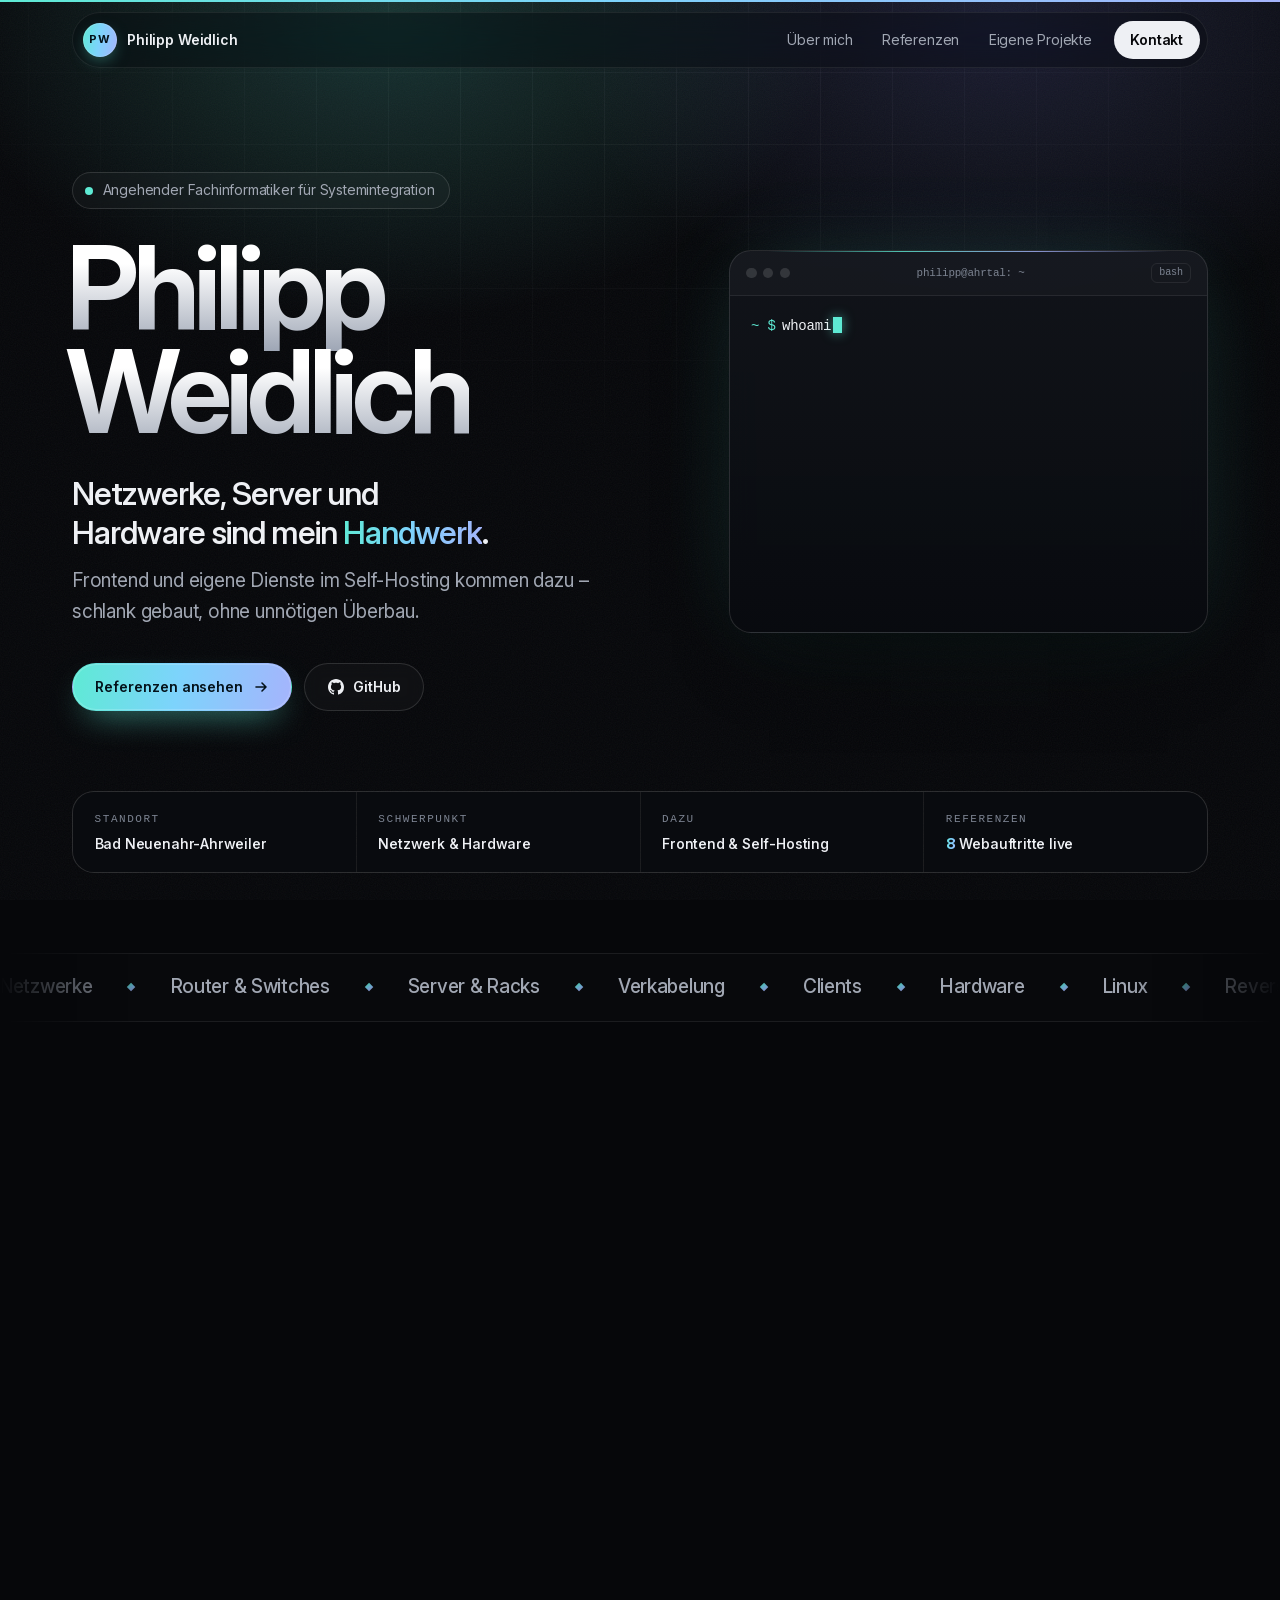
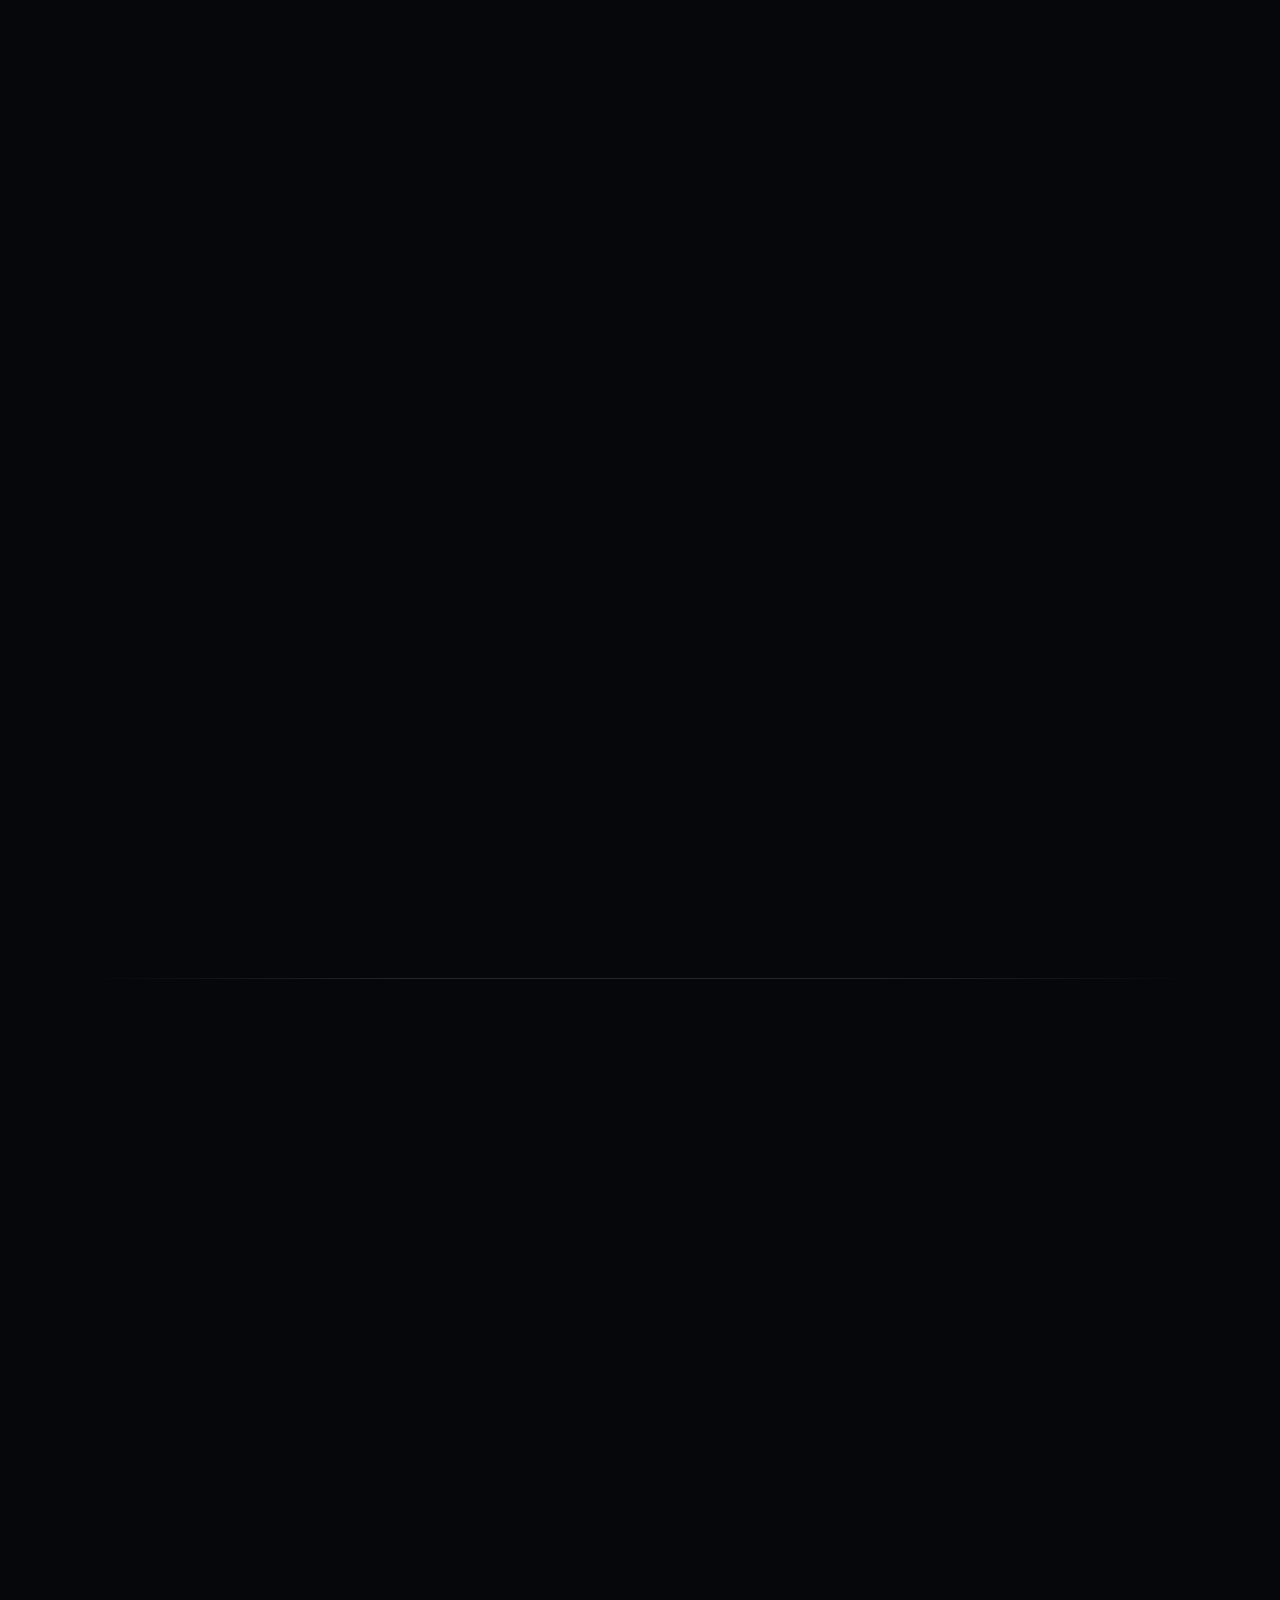
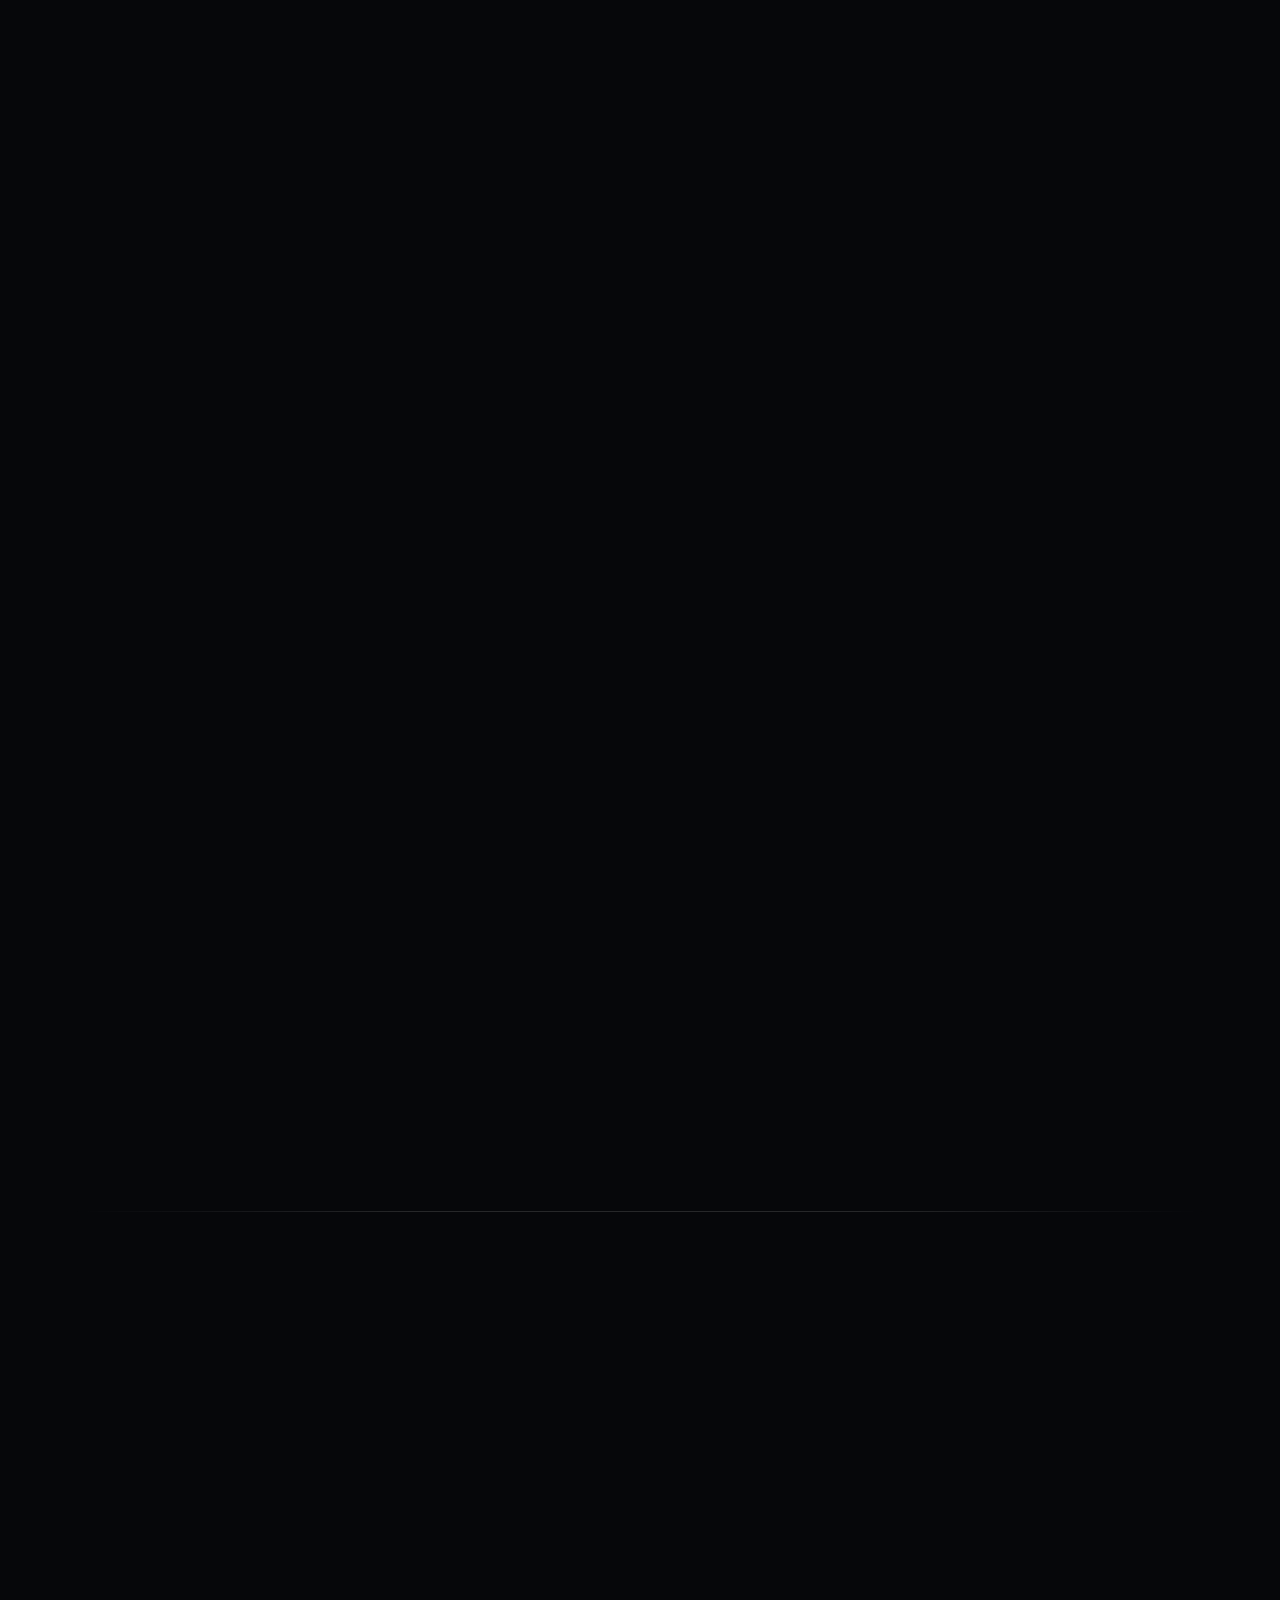
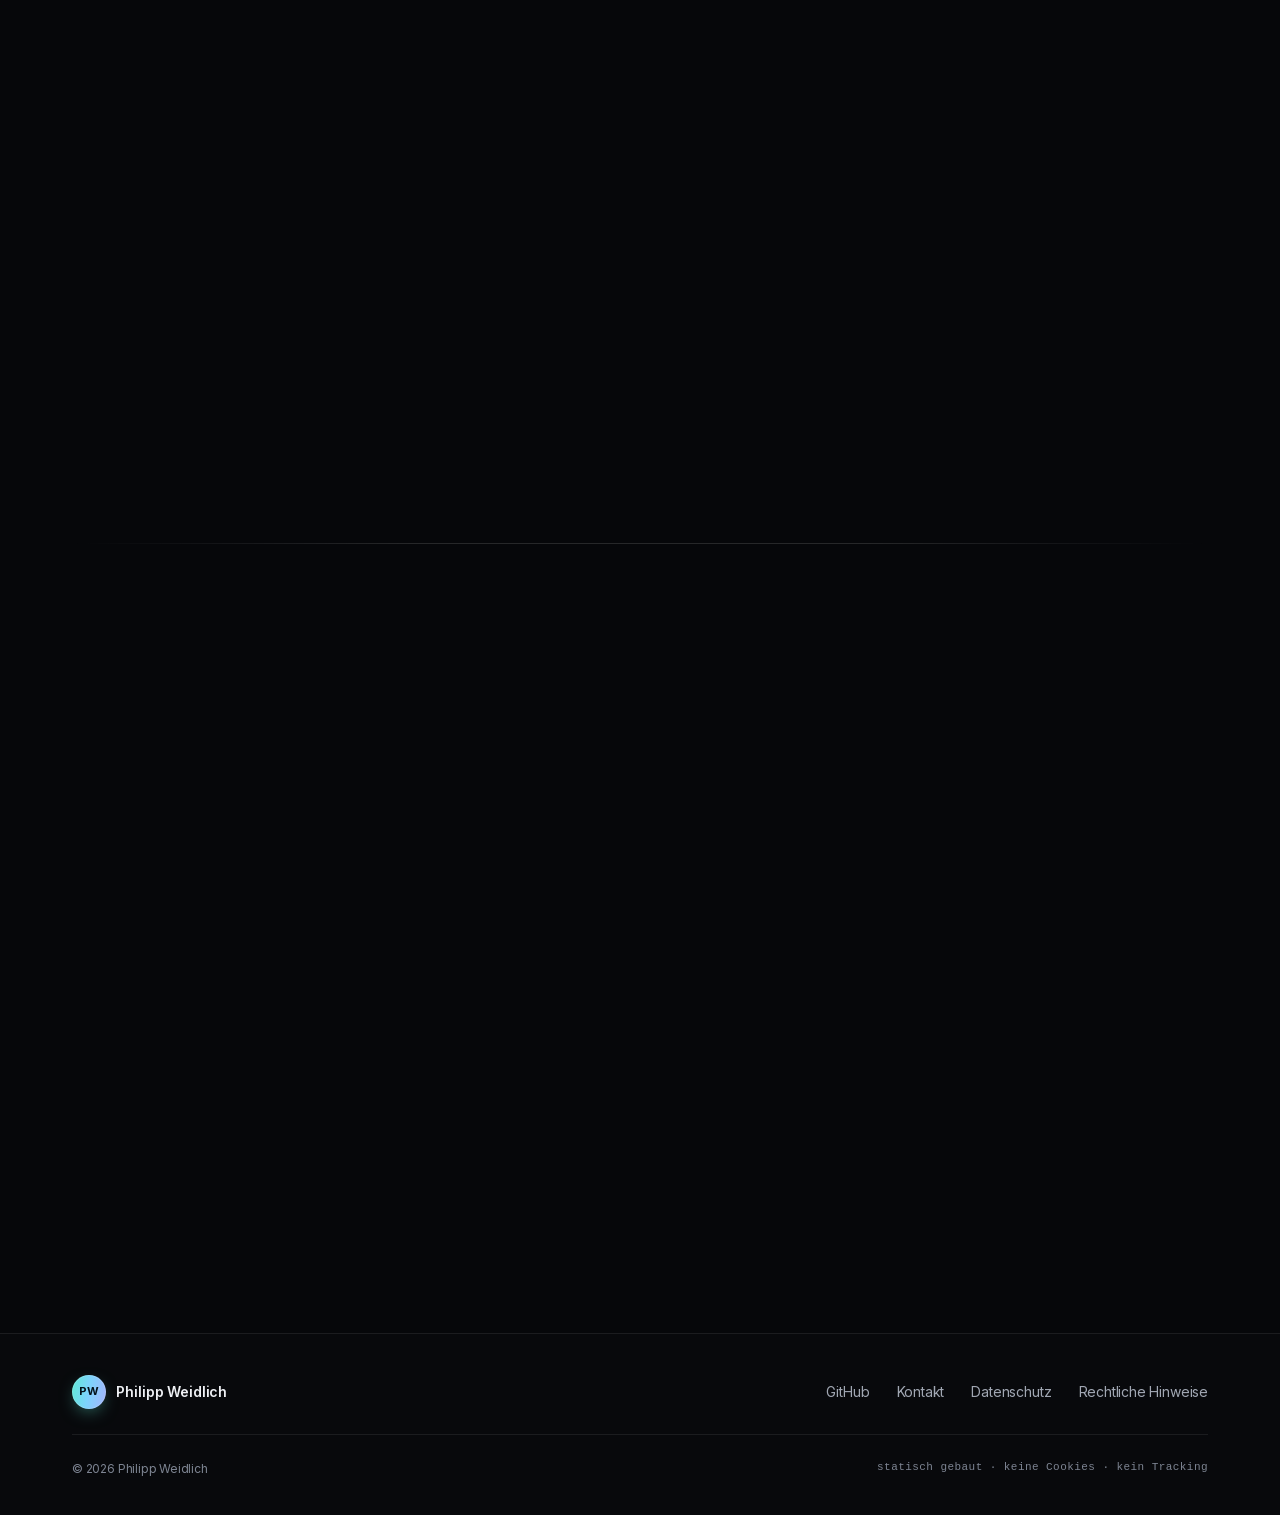
==== commit e108c8ce: "Referenz Baeckerei & Cafe Simon ergaenzen - Neue Karte fuer simon-baeckerei.de nach Physio Plus (Nr." ====
--- a/index.html
+++ b/index.html
@@ -45,9 +45,9 @@
 
   <!-- ---------- Assets ---------- -->
   <link rel="preload" href="assets/fonts/InterVariable.woff2" as="font" type="font/woff2" crossorigin>
-  <link rel="stylesheet" href="css/style.css?v=2">
-  <noscript><link rel="stylesheet" href="css/no-js.css?v=2"></noscript>
-  <script src="js/main.js?v=2" defer></script>
+  <link rel="stylesheet" href="css/style.css?v=3">
+  <noscript><link rel="stylesheet" href="css/no-js.css?v=3"></noscript>
+  <script src="js/main.js?v=3" defer></script>
 
   <!-- Strukturierte Daten: reine Datenauszeichnung, kein ausführbares Skript. -->
   <script type="application/ld+json">
@@ -197,7 +197,7 @@
           </li>
           <li>
             <span class="stats__k">Referenzen</span>
-            <span class="stats__v"><span data-ref-count>7</span> Webauftritte live</span>
+            <span class="stats__v"><span data-ref-count>8</span> Webauftritte live</span>
           </li>
         </ul>
       </div>
@@ -357,7 +357,10 @@
                ref__idx (fortlaufend), ref__role, Link + Name,
                ref__text, tags, ref__url (Domain ohne https://).
              Das Raster: AhrComp oben über die volle Breite, darunter drei
-             pro Reihe (Tablet zwei). Die Zahl im Hero zählt js/main.js. -->
+             Spalten (Tablet zwei). ref--wide belegt am Desktop zwei Spalten –
+             damit gehen 7 Karten auf: [breit][1] / [1][1][1] / [breit][1].
+             Bei anderer Anzahl die breiten Karten neu verteilen.
+             Die Zahl im Hero zählt js/main.js. -->
         <ul class="refs stagger" role="list">
 
           <!-- Hervorgehoben: aktueller Arbeitsplatz -->
@@ -400,7 +403,7 @@
             </div>
           </li>
 
-          <li class="ref spot reveal">
+          <li class="ref ref--wide spot reveal">
             <div class="ref__top">
               <span class="ref__idx">02</span>
               <span class="ref__role">Gestaltung &amp; Umsetzung</span>
@@ -448,6 +451,27 @@
               <span class="ref__role">Gestaltung &amp; Umsetzung</span>
             </div>
             <h3 class="ref__title">
+              <a href="https://simon-baeckerei.de/" target="_blank" rel="noopener noreferrer">
+                Bäckerei &amp; Café Simon<span class="vh"> (öffnet in neuem Tab)</span>
+              </a>
+            </h3>
+            <p class="ref__text">
+              Auftritt einer Traditionsbäckerei im Ahrtal: Café und Sortiment, drei
+              Filialen mit Öffnungszeiten und einer Live-Anzeige, ob gerade geöffnet
+              ist, dazu ein kurzer Weg zur Vorbestellung.
+            </p>
+            <div class="ref__foot">
+              <ul class="tags" role="list"><li>HTML</li><li>CSS</li><li>JavaScript</li><li>Responsiv</li></ul>
+              <span class="ref__url" aria-hidden="true">simon-baeckerei.de<svg viewBox="0 0 16 16" focusable="false"><path d="M6 3h7v7M13 3 3.5 12.5"/></svg></span>
+            </div>
+          </li>
+
+          <li class="ref spot reveal">
+            <div class="ref__top">
+              <span class="ref__idx">05</span>
+              <span class="ref__role">Gestaltung &amp; Umsetzung</span>
+            </div>
+            <h3 class="ref__title">
               <a href="https://weinhaus-bunte-kuh.de/" target="_blank" rel="noopener noreferrer">
                 Weinhaus zur Bunten Kuh<span class="vh"> (öffnet in neuem Tab)</span>
               </a>
@@ -464,7 +488,7 @@
 
           <li class="ref spot reveal">
             <div class="ref__top">
-              <span class="ref__idx">05</span>
+              <span class="ref__idx">06</span>
               <span class="ref__role">Gestaltung &amp; Umsetzung</span>
             </div>
             <h3 class="ref__title">
@@ -482,9 +506,9 @@
             </div>
           </li>
 
-          <li class="ref spot reveal">
-            <div class="ref__top">
-              <span class="ref__idx">06</span>
+          <li class="ref ref--wide spot reveal">
+            <div class="ref__top">
+              <span class="ref__idx">07</span>
               <span class="ref__role">Gestaltung &amp; Umsetzung</span>
             </div>
             <h3 class="ref__title">
@@ -507,7 +531,7 @@
             <!-- Bewusst zurückhaltender formuliert: hier Mitarbeit, keine
                  vollständige Umsetzung. -->
             <div class="ref__top">
-              <span class="ref__idx">07</span>
+              <span class="ref__idx">08</span>
               <span class="ref__role ref__role--muted">Mitgearbeitet</span>
             </div>
             <h3 class="ref__title">
--- a/css/style.css
+++ b/css/style.css
@@ -1116,6 +1116,15 @@
 }
 @media (min-width: 64rem) {
   .refs { grid-template-columns: repeat(3, minmax(0, 1fr)); }
+  /* Breite Karte: zwei Spalten, damit die Reihen ohne Lücke aufgehen */
+  .ref--wide { grid-column: span 2; }
+  .ref--wide .ref__text { max-width: 54ch; }
+  .refs .ref.ref--wide .ref__foot { flex-direction: row; align-items: center; }
+}
+/* Tablet: bleibt unten eine Karte allein, nimmt sie die volle Breite.
+   "gerade", weil die hervorgehobene Karte schon eine ganze Reihe belegt. */
+@media (min-width: 40rem) and (max-width: 63.999rem) {
+  .refs > .ref:last-child:nth-child(even) { grid-column: 1 / -1; }
 }
 
 .ref {
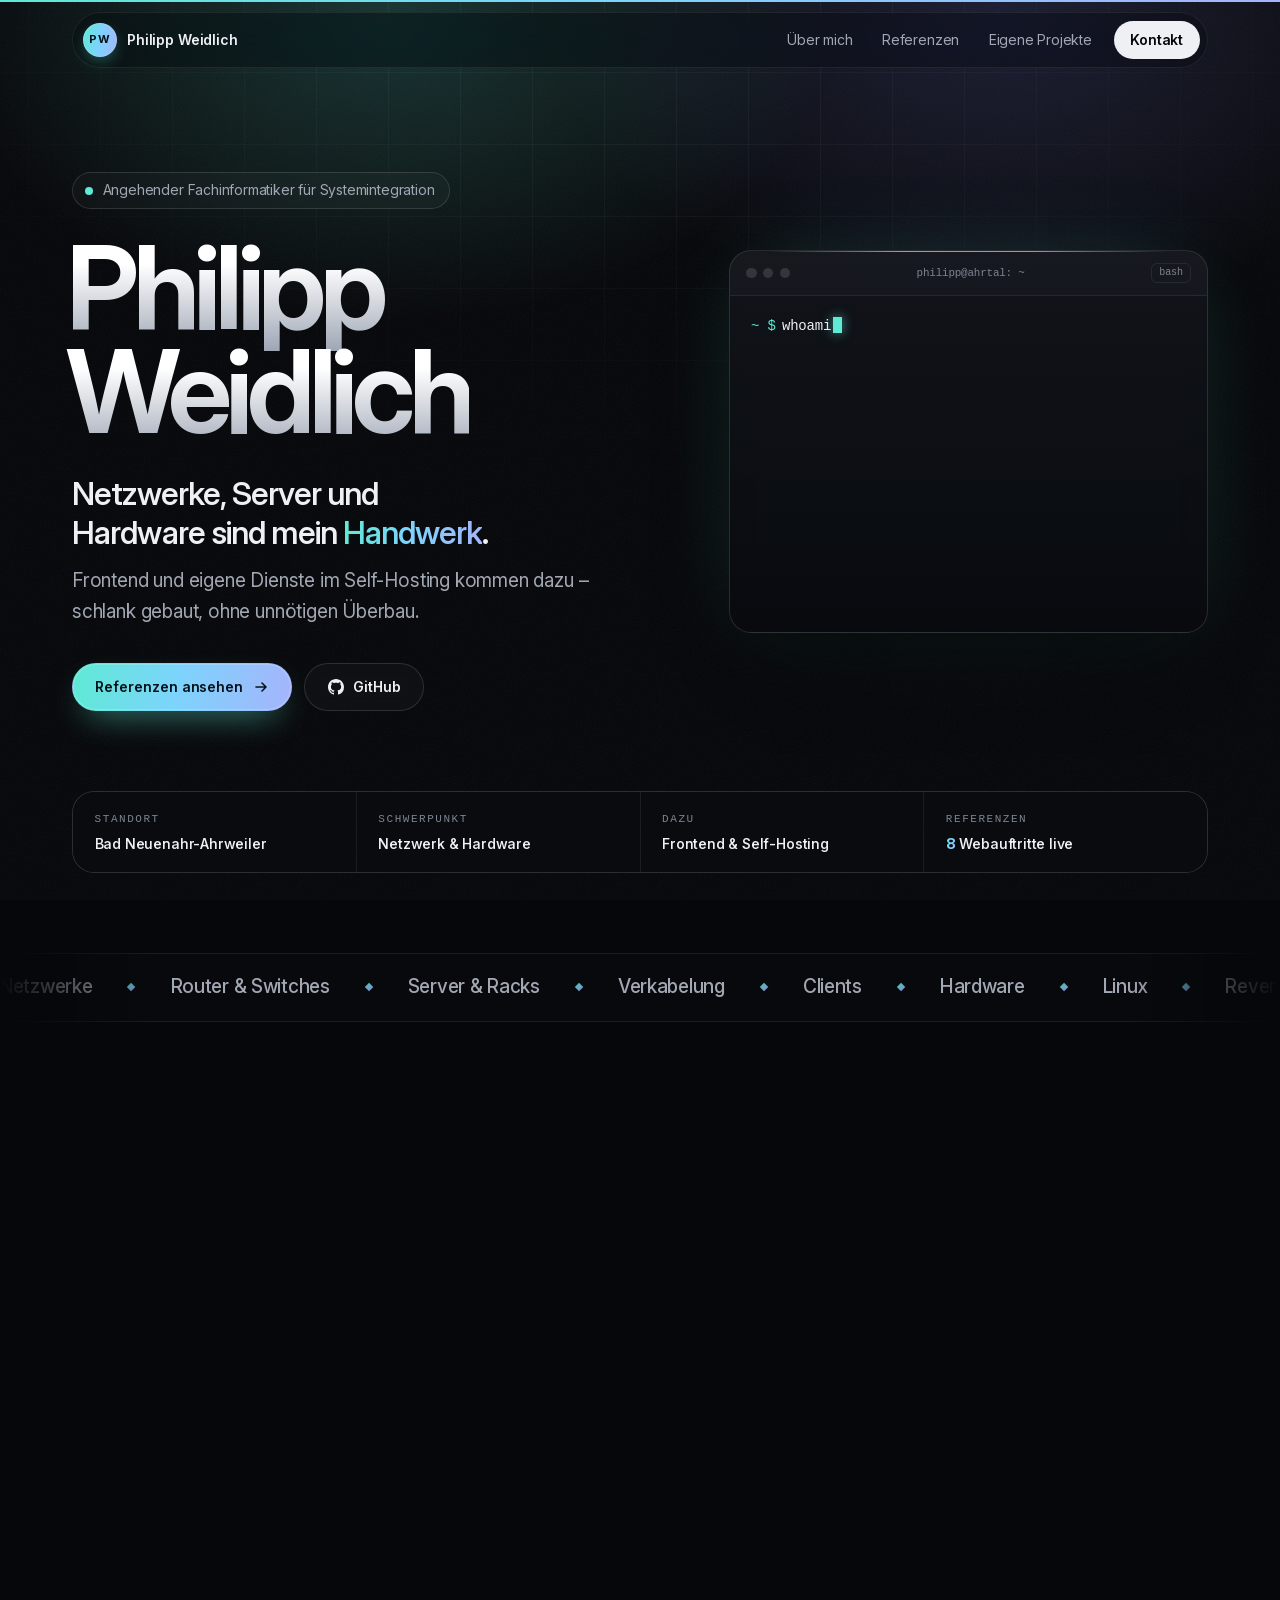
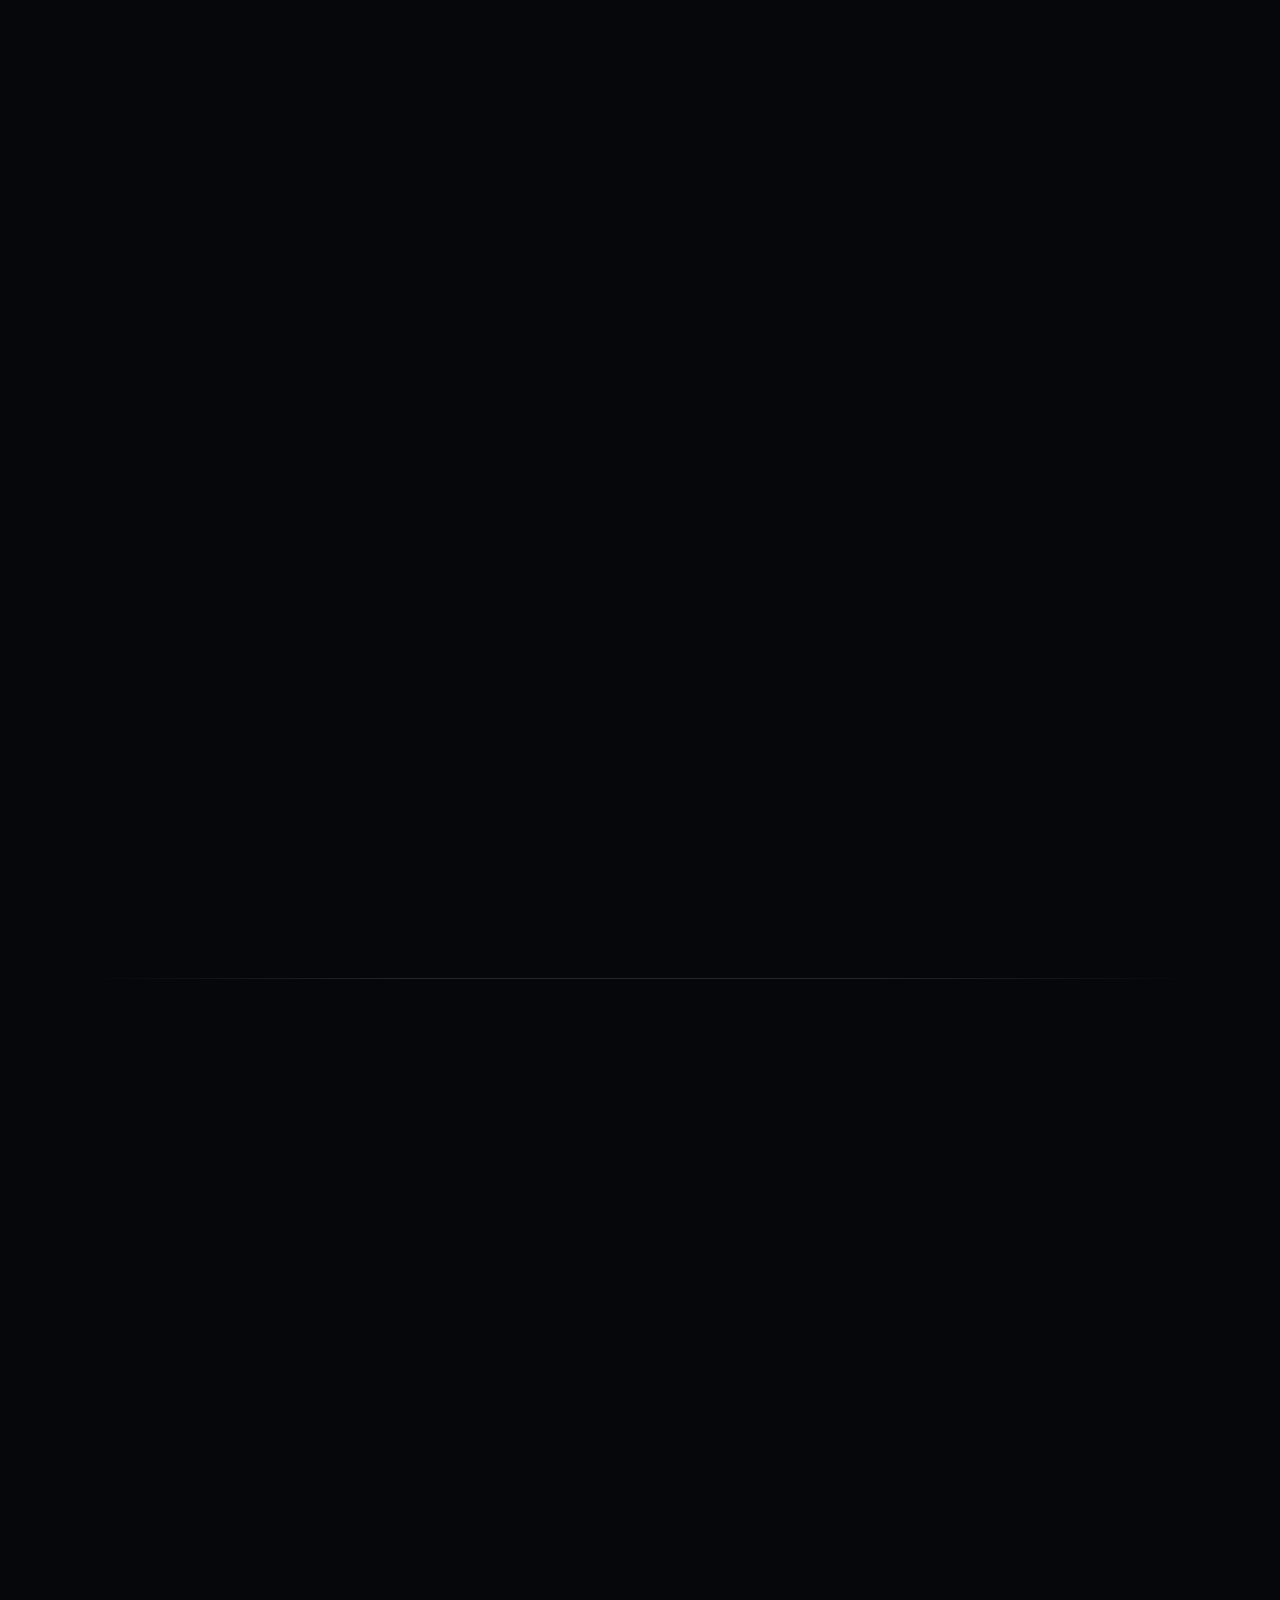
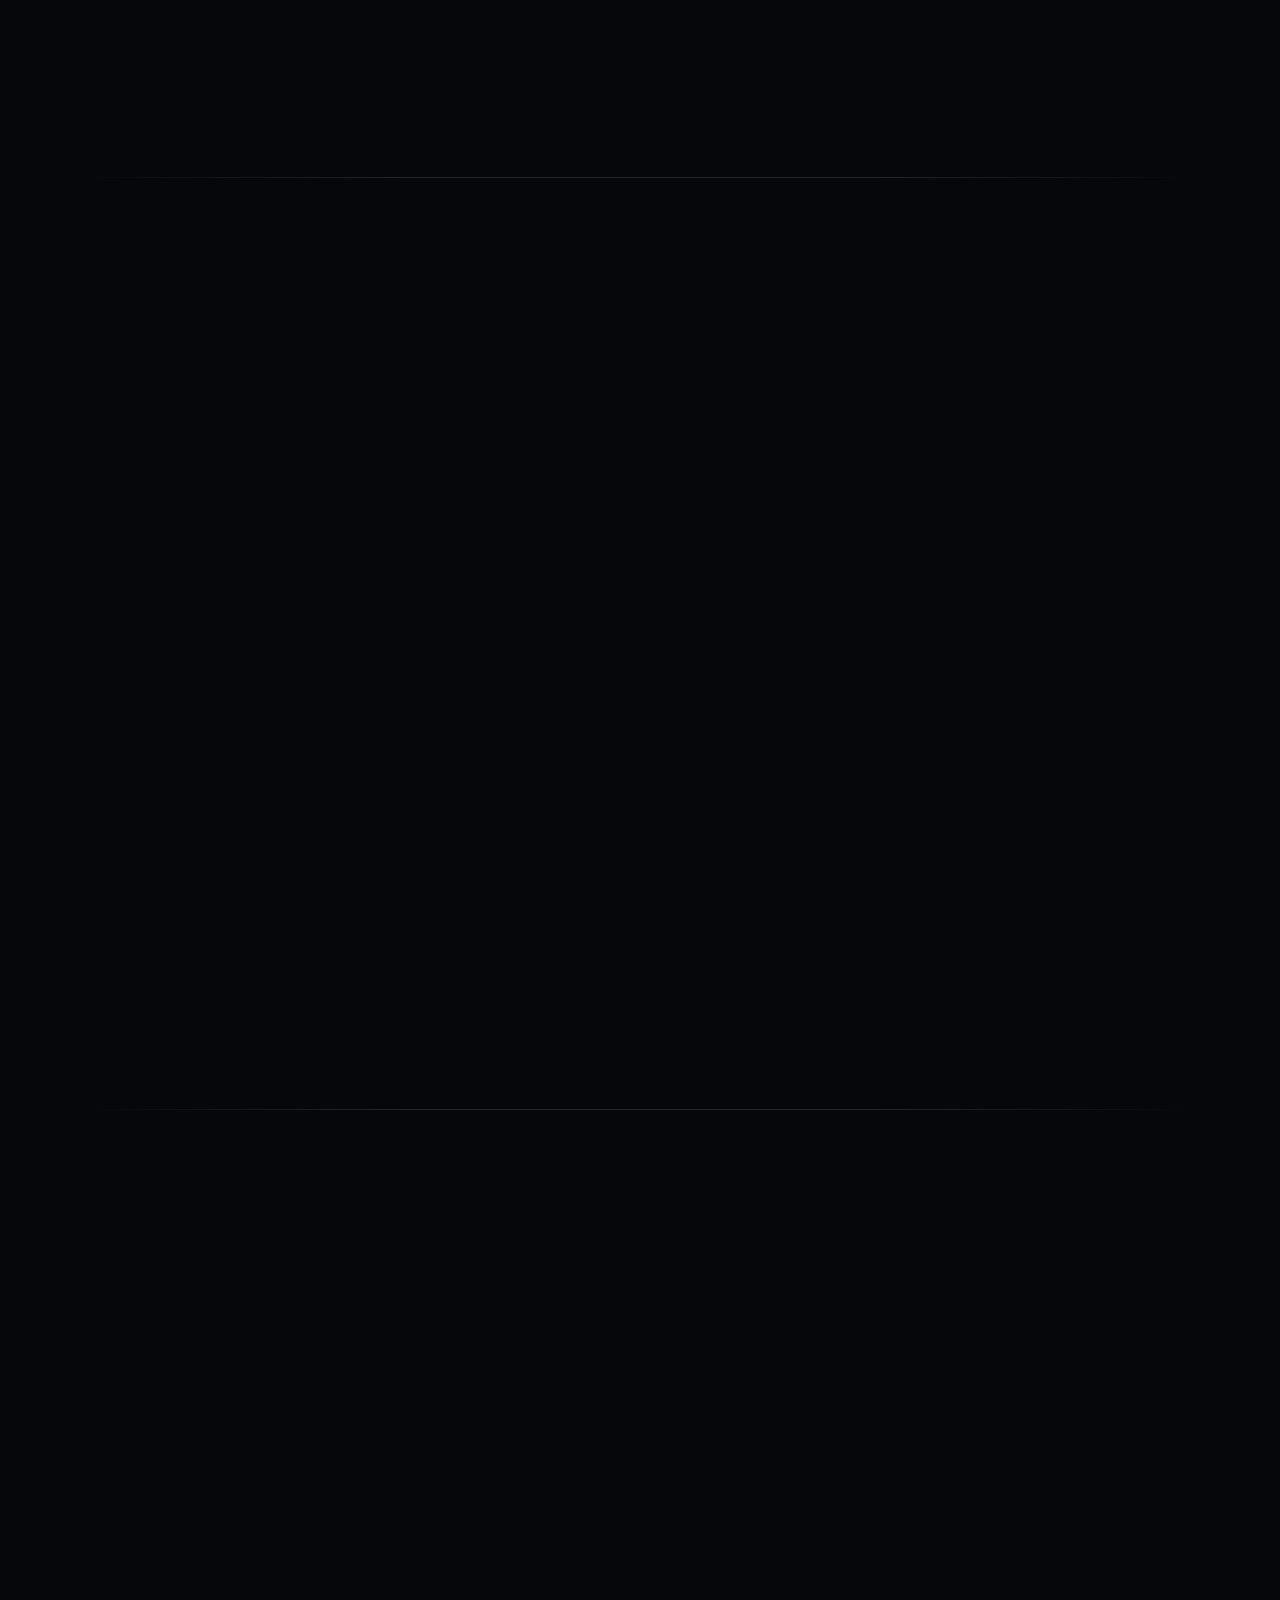
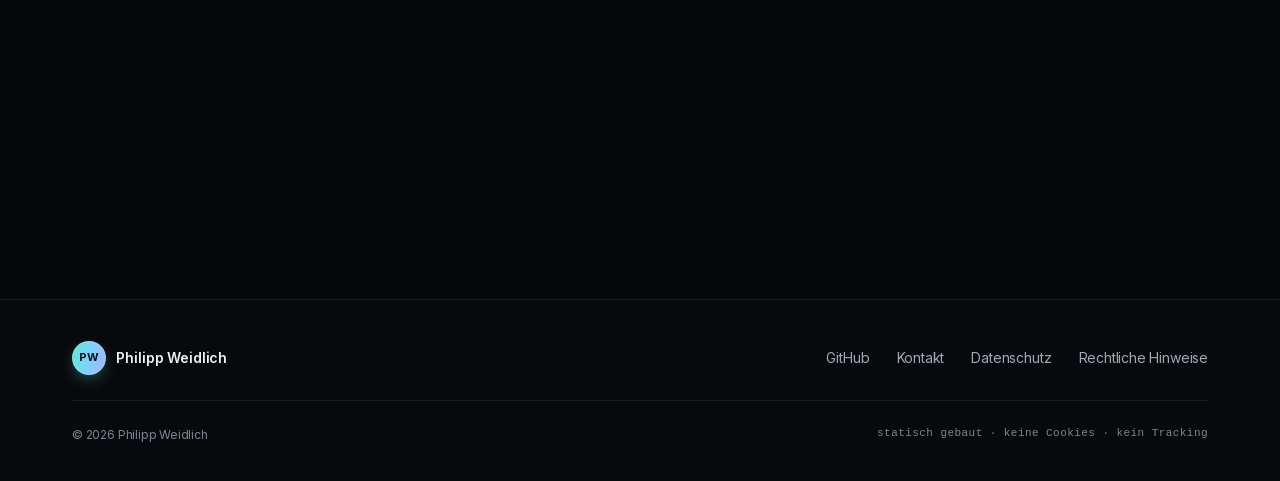
==== commit 0d9032d0: "Referenzen mit Kundenlogos und verlinktem Logo-Laufband Jede Referenzkarte zeigt das Logo des Auftra" ====
--- a/index.html
+++ b/index.html
@@ -45,9 +45,9 @@
 
   <!-- ---------- Assets ---------- -->
   <link rel="preload" href="assets/fonts/InterVariable.woff2" as="font" type="font/woff2" crossorigin>
-  <link rel="stylesheet" href="css/style.css?v=3">
-  <noscript><link rel="stylesheet" href="css/no-js.css?v=3"></noscript>
-  <script src="js/main.js?v=3" defer></script>
+  <link rel="stylesheet" href="css/style.css?v=4">
+  <noscript><link rel="stylesheet" href="css/no-js.css?v=4"></noscript>
+  <script src="js/main.js?v=4" defer></script>
 
   <!-- Strukturierte Daten: reine Datenauszeichnung, kein ausführbares Skript. -->
   <script type="application/ld+json">
@@ -359,13 +359,126 @@
              Das Raster: AhrComp oben über die volle Breite, darunter drei
              Spalten (Tablet zwei). ref--wide belegt am Desktop zwei Spalten –
              damit gehen 7 Karten auf: [breit][1] / [1][1][1] / [breit][1].
+             Stand 21.10.2026: Physio Plus und Hotel Alex breit.
              Bei anderer Anzahl die breiten Karten neu verteilen.
              Die Zahl im Hero zählt js/main.js. -->
+        <!-- Logo-Laufband: nur Zierde, die Namen stehen in den Karten.
+             Zweite Liste = Kopie fuer die nahtlose Schleife. -->
+        <div class="logo-band reveal" role="region" aria-label="Logos der Referenzen">
+          <div class="logo-band__track">
+            <ul class="logo-band__list" role="list">
+              <li class="logo-band__item logo-band__item--ahrcomp">
+                <a href="https://ahrcomp.de/" target="_blank" rel="noopener noreferrer" aria-label="AhrComp (öffnet in neuem Tab)">
+                  <img class="logo-mono" src="assets/refs/ahrcomp-mono.png" alt="" width="390" height="168" decoding="async" loading="lazy">
+                  <img class="logo-color" src="assets/refs/ahrcomp.png" alt="" width="390" height="168" decoding="async" loading="lazy">
+                </a>
+              </li>
+              <li class="logo-band__item logo-band__item--physio">
+                <a href="https://physio-plus-aw.de/" target="_blank" rel="noopener noreferrer" aria-label="Physio Plus (öffnet in neuem Tab)">
+                  <img class="logo-mono" src="assets/refs/physio-mono.png" alt="" width="386" height="168" decoding="async" loading="lazy">
+                  <img class="logo-color" src="assets/refs/physio.png" alt="" width="386" height="168" decoding="async" loading="lazy">
+                </a>
+              </li>
+              <li class="logo-band__item logo-band__item--floral">
+                <a href="https://floral-design-store.de/" target="_blank" rel="noopener noreferrer" aria-label="Floral Design Store (öffnet in neuem Tab)">
+                  <img class="logo-mono" src="assets/refs/floral-mono.png" alt="" width="904" height="150" decoding="async" loading="lazy">
+                  <img class="logo-color" src="assets/refs/floral.png" alt="" width="904" height="150" decoding="async" loading="lazy">
+                </a>
+              </li>
+              <li class="logo-band__item logo-band__item--simon">
+                <a href="https://simon-baeckerei.de/" target="_blank" rel="noopener noreferrer" aria-label="Bäckerei &amp; Café Simon (öffnet in neuem Tab)">
+                  <img class="logo-mono" src="assets/refs/simon-mono.png" alt="" width="224" height="156" decoding="async" loading="lazy">
+                  <img class="logo-color" src="assets/refs/simon.png" alt="" width="224" height="156" decoding="async" loading="lazy">
+                </a>
+              </li>
+              <li class="logo-band__item logo-band__item--weinhaus">
+                <a href="https://weinhaus-bunte-kuh.de/" target="_blank" rel="noopener noreferrer" aria-label="Weinhaus zur Bunten Kuh (öffnet in neuem Tab)">
+                  <img class="logo-mono" src="assets/refs/weinhaus-mono.png" alt="" width="544" height="170" decoding="async" loading="lazy">
+                  <img class="logo-color" src="assets/refs/weinhaus.png" alt="" width="544" height="170" decoding="async" loading="lazy">
+                </a>
+              </li>
+              <li class="logo-band__item logo-band__item--kanzlei">
+                <a href="https://kanzlei-marquenie.de/" target="_blank" rel="noopener noreferrer" aria-label="Kanzlei Marquenie (öffnet in neuem Tab)">
+                  <img class="logo-mono" src="assets/refs/kanzlei-mono.png" alt="" width="804" height="150" decoding="async" loading="lazy">
+                  <img class="logo-color" src="assets/refs/kanzlei.png" alt="" width="804" height="150" decoding="async" loading="lazy">
+                </a>
+              </li>
+              <li class="logo-band__item logo-band__item--hotel">
+                <a href="https://hotel-alex-ahr.de/" target="_blank" rel="noopener noreferrer" aria-label="Hotel Alex an der Ahr (öffnet in neuem Tab)">
+                  <img class="logo-mono" src="assets/refs/hotel-mono.png" alt="" width="244" height="104" decoding="async" loading="lazy">
+                  <img class="logo-color" src="assets/refs/hotel.png" alt="" width="244" height="104" decoding="async" loading="lazy">
+                </a>
+              </li>
+              <li class="logo-band__item logo-band__item--schaefer">
+                <a href="https://schaefer-steuerberater.com/" target="_blank" rel="noopener noreferrer" aria-label="Steuerberater Schäfer (öffnet in neuem Tab)">
+                  <img class="logo-mono" src="assets/refs/schaefer-mono.png" alt="" width="717" height="156" decoding="async" loading="lazy">
+                  <img class="logo-color" src="assets/refs/schaefer.png" alt="" width="717" height="156" decoding="async" loading="lazy">
+                </a>
+              </li>
+            </ul>
+            <ul class="logo-band__list" role="list" aria-hidden="true">
+              <li class="logo-band__item logo-band__item--ahrcomp">
+                <a href="https://ahrcomp.de/" target="_blank" rel="noopener noreferrer" tabindex="-1" aria-label="AhrComp (öffnet in neuem Tab)">
+                  <img class="logo-mono" src="assets/refs/ahrcomp-mono.png" alt="" width="390" height="168" decoding="async" loading="lazy">
+                  <img class="logo-color" src="assets/refs/ahrcomp.png" alt="" width="390" height="168" decoding="async" loading="lazy">
+                </a>
+              </li>
+              <li class="logo-band__item logo-band__item--physio">
+                <a href="https://physio-plus-aw.de/" target="_blank" rel="noopener noreferrer" tabindex="-1" aria-label="Physio Plus (öffnet in neuem Tab)">
+                  <img class="logo-mono" src="assets/refs/physio-mono.png" alt="" width="386" height="168" decoding="async" loading="lazy">
+                  <img class="logo-color" src="assets/refs/physio.png" alt="" width="386" height="168" decoding="async" loading="lazy">
+                </a>
+              </li>
+              <li class="logo-band__item logo-band__item--floral">
+                <a href="https://floral-design-store.de/" target="_blank" rel="noopener noreferrer" tabindex="-1" aria-label="Floral Design Store (öffnet in neuem Tab)">
+                  <img class="logo-mono" src="assets/refs/floral-mono.png" alt="" width="904" height="150" decoding="async" loading="lazy">
+                  <img class="logo-color" src="assets/refs/floral.png" alt="" width="904" height="150" decoding="async" loading="lazy">
+                </a>
+              </li>
+              <li class="logo-band__item logo-band__item--simon">
+                <a href="https://simon-baeckerei.de/" target="_blank" rel="noopener noreferrer" tabindex="-1" aria-label="Bäckerei &amp; Café Simon (öffnet in neuem Tab)">
+                  <img class="logo-mono" src="assets/refs/simon-mono.png" alt="" width="224" height="156" decoding="async" loading="lazy">
+                  <img class="logo-color" src="assets/refs/simon.png" alt="" width="224" height="156" decoding="async" loading="lazy">
+                </a>
+              </li>
+              <li class="logo-band__item logo-band__item--weinhaus">
+                <a href="https://weinhaus-bunte-kuh.de/" target="_blank" rel="noopener noreferrer" tabindex="-1" aria-label="Weinhaus zur Bunten Kuh (öffnet in neuem Tab)">
+                  <img class="logo-mono" src="assets/refs/weinhaus-mono.png" alt="" width="544" height="170" decoding="async" loading="lazy">
+                  <img class="logo-color" src="assets/refs/weinhaus.png" alt="" width="544" height="170" decoding="async" loading="lazy">
+                </a>
+              </li>
+              <li class="logo-band__item logo-band__item--kanzlei">
+                <a href="https://kanzlei-marquenie.de/" target="_blank" rel="noopener noreferrer" tabindex="-1" aria-label="Kanzlei Marquenie (öffnet in neuem Tab)">
+                  <img class="logo-mono" src="assets/refs/kanzlei-mono.png" alt="" width="804" height="150" decoding="async" loading="lazy">
+                  <img class="logo-color" src="assets/refs/kanzlei.png" alt="" width="804" height="150" decoding="async" loading="lazy">
+                </a>
+              </li>
+              <li class="logo-band__item logo-band__item--hotel">
+                <a href="https://hotel-alex-ahr.de/" target="_blank" rel="noopener noreferrer" tabindex="-1" aria-label="Hotel Alex an der Ahr (öffnet in neuem Tab)">
+                  <img class="logo-mono" src="assets/refs/hotel-mono.png" alt="" width="244" height="104" decoding="async" loading="lazy">
+                  <img class="logo-color" src="assets/refs/hotel.png" alt="" width="244" height="104" decoding="async" loading="lazy">
+                </a>
+              </li>
+              <li class="logo-band__item logo-band__item--schaefer">
+                <a href="https://schaefer-steuerberater.com/" target="_blank" rel="noopener noreferrer" tabindex="-1" aria-label="Steuerberater Schäfer (öffnet in neuem Tab)">
+                  <img class="logo-mono" src="assets/refs/schaefer-mono.png" alt="" width="717" height="156" decoding="async" loading="lazy">
+                  <img class="logo-color" src="assets/refs/schaefer.png" alt="" width="717" height="156" decoding="async" loading="lazy">
+                </a>
+              </li>
+            </ul>
+          </div>
+        </div>
+
         <ul class="refs stagger" role="list">
 
           <!-- Hervorgehoben: aktueller Arbeitsplatz -->
-          <li class="ref ref--featured spot reveal">
+          <li class="ref ref--ahrcomp ref--featured spot reveal">
             <div class="ref__main">
+              <!-- Logo des Auftraggebers: weiss, beim Hover in Originalfarben -->
+              <div class="ref__logo ref__logo--compact" aria-hidden="true">
+                <img class="logo-mono" src="assets/refs/ahrcomp-mono.png" alt="" width="390" height="168" decoding="async" loading="lazy">
+                <img class="logo-color" src="assets/refs/ahrcomp.png" alt="" width="390" height="168" decoding="async" loading="lazy">
+              </div>
               <div class="ref__top">
                 <span class="ref__idx">01</span>
                 <span class="badge"><span class="chip__dot" aria-hidden="true"></span>Aktueller Arbeitsplatz</span>
@@ -393,7 +506,10 @@
                 <span class="window__url"><svg viewBox="0 0 16 16" focusable="false"><rect x="3.5" y="7" width="9" height="6.5" rx="1.2"/><path d="M5.5 7V5.2a2.5 2.5 0 0 1 5 0V7"/></svg>ahrcomp.de</span>
               </div>
               <div class="window__body">
-                <span class="sk sk--nav"></span>
+                <span class="window__logo">
+                  <img class="logo-mono" src="assets/refs/ahrcomp-mono.png" alt="" width="390" height="168" decoding="async" loading="lazy">
+                  <img class="logo-color" src="assets/refs/ahrcomp.png" alt="" width="390" height="168" decoding="async" loading="lazy">
+                </span>
                 <span class="sk sk--h1"></span>
                 <span class="sk sk--line"></span>
                 <span class="sk sk--line sk--short"></span>
@@ -403,9 +519,40 @@
             </div>
           </li>
 
-          <li class="ref ref--wide spot reveal">
+          <li class="ref ref--physio ref--wide spot reveal">
+            <!-- Logo des Auftraggebers: weiss, beim Hover in Originalfarben -->
+            <div class="ref__logo" aria-hidden="true">
+              <img class="logo-mono" src="assets/refs/physio-mono.png" alt="" width="386" height="168" decoding="async" loading="lazy">
+              <img class="logo-color" src="assets/refs/physio.png" alt="" width="386" height="168" decoding="async" loading="lazy">
+            </div>
             <div class="ref__top">
               <span class="ref__idx">02</span>
+              <span class="ref__role">Gestaltung &amp; Umsetzung</span>
+            </div>
+            <h3 class="ref__title">
+              <a href="https://physio-plus-aw.de/" target="_blank" rel="noopener noreferrer">
+                Physio Plus<span class="vh"> (öffnet in neuem Tab)</span>
+              </a>
+            </h3>
+            <p class="ref__text">
+              Auftritt einer Physiotherapiepraxis in Ahrweiler: Therapieangebote,
+              Präventionskurse und Hausbesuche, dazu ein Rundgang durch die Praxis,
+              ein Fristenrechner fürs Rezept und ein kurzer Weg zur Terminanfrage.
+            </p>
+            <div class="ref__foot">
+              <ul class="tags" role="list"><li>HTML</li><li>CSS</li><li>JavaScript</li><li>Responsiv</li></ul>
+              <span class="ref__url" aria-hidden="true">physio-plus-aw.de<svg viewBox="0 0 16 16" focusable="false"><path d="M6 3h7v7M13 3 3.5 12.5"/></svg></span>
+            </div>
+          </li>
+
+          <li class="ref ref--floral spot reveal">
+            <!-- Logo des Auftraggebers: weiss, beim Hover in Originalfarben -->
+            <div class="ref__logo" aria-hidden="true">
+              <img class="logo-mono" src="assets/refs/floral-mono.png" alt="" width="904" height="150" decoding="async" loading="lazy">
+              <img class="logo-color" src="assets/refs/floral.png" alt="" width="904" height="150" decoding="async" loading="lazy">
+            </div>
+            <div class="ref__top">
+              <span class="ref__idx">03</span>
               <span class="ref__role">Gestaltung &amp; Umsetzung</span>
             </div>
             <h3 class="ref__title">
@@ -424,28 +571,12 @@
             </div>
           </li>
 
-          <li class="ref spot reveal">
-            <div class="ref__top">
-              <span class="ref__idx">03</span>
-              <span class="ref__role">Gestaltung &amp; Umsetzung</span>
-            </div>
-            <h3 class="ref__title">
-              <a href="https://physio-plus-aw.de/" target="_blank" rel="noopener noreferrer">
-                Physio Plus<span class="vh"> (öffnet in neuem Tab)</span>
-              </a>
-            </h3>
-            <p class="ref__text">
-              Auftritt einer Physiotherapiepraxis in Ahrweiler: Therapieangebote,
-              Präventionskurse und Hausbesuche, dazu ein Rundgang durch die Praxis,
-              ein Fristenrechner fürs Rezept und ein kurzer Weg zur Terminanfrage.
-            </p>
-            <div class="ref__foot">
-              <ul class="tags" role="list"><li>HTML</li><li>CSS</li><li>JavaScript</li><li>Responsiv</li></ul>
-              <span class="ref__url" aria-hidden="true">physio-plus-aw.de<svg viewBox="0 0 16 16" focusable="false"><path d="M6 3h7v7M13 3 3.5 12.5"/></svg></span>
-            </div>
-          </li>
-
-          <li class="ref spot reveal">
+          <li class="ref ref--simon spot reveal">
+            <!-- Logo des Auftraggebers: weiss, beim Hover in Originalfarben -->
+            <div class="ref__logo" aria-hidden="true">
+              <img class="logo-mono" src="assets/refs/simon-mono.png" alt="" width="224" height="156" decoding="async" loading="lazy">
+              <img class="logo-color" src="assets/refs/simon.png" alt="" width="224" height="156" decoding="async" loading="lazy">
+            </div>
             <div class="ref__top">
               <span class="ref__idx">04</span>
               <span class="ref__role">Gestaltung &amp; Umsetzung</span>
@@ -466,7 +597,12 @@
             </div>
           </li>
 
-          <li class="ref spot reveal">
+          <li class="ref ref--weinhaus spot reveal">
+            <!-- Logo des Auftraggebers: weiss, beim Hover in Originalfarben -->
+            <div class="ref__logo" aria-hidden="true">
+              <img class="logo-mono" src="assets/refs/weinhaus-mono.png" alt="" width="544" height="170" decoding="async" loading="lazy">
+              <img class="logo-color" src="assets/refs/weinhaus.png" alt="" width="544" height="170" decoding="async" loading="lazy">
+            </div>
             <div class="ref__top">
               <span class="ref__idx">05</span>
               <span class="ref__role">Gestaltung &amp; Umsetzung</span>
@@ -486,7 +622,12 @@
             </div>
           </li>
 
-          <li class="ref spot reveal">
+          <li class="ref ref--kanzlei spot reveal">
+            <!-- Logo des Auftraggebers: weiss, beim Hover in Originalfarben -->
+            <div class="ref__logo" aria-hidden="true">
+              <img class="logo-mono" src="assets/refs/kanzlei-mono.png" alt="" width="804" height="150" decoding="async" loading="lazy">
+              <img class="logo-color" src="assets/refs/kanzlei.png" alt="" width="804" height="150" decoding="async" loading="lazy">
+            </div>
             <div class="ref__top">
               <span class="ref__idx">06</span>
               <span class="ref__role">Gestaltung &amp; Umsetzung</span>
@@ -506,9 +647,41 @@
             </div>
           </li>
 
-          <li class="ref ref--wide spot reveal">
+          <li class="ref ref--hotel ref--wide spot reveal">
+            <!-- Logo des Auftraggebers: weiss, beim Hover in Originalfarben -->
+            <div class="ref__logo" aria-hidden="true">
+              <img class="logo-mono" src="assets/refs/hotel-mono.png" alt="" width="244" height="104" decoding="async" loading="lazy">
+              <img class="logo-color" src="assets/refs/hotel.png" alt="" width="244" height="104" decoding="async" loading="lazy">
+            </div>
+            <!-- Bewusst zurückhaltender formuliert: hier Mitarbeit, keine
+                 vollständige Umsetzung. -->
             <div class="ref__top">
               <span class="ref__idx">07</span>
+              <span class="ref__role ref__role--muted">Mitgearbeitet</span>
+            </div>
+            <h3 class="ref__title">
+              <a href="https://hotel-alex-ahr.de/" target="_blank" rel="noopener noreferrer">
+                Hotel Alex an der Ahr<span class="vh"> (öffnet in neuem Tab)</span>
+              </a>
+            </h3>
+            <p class="ref__text">
+              Vier-Sterne-Hotel in Bad Neuenahr: Zimmer und Suiten, Tagungen,
+              Bar und Freizeitangebote. Mitarbeit am Webauftritt.
+            </p>
+            <div class="ref__foot">
+              <ul class="tags" role="list"><li>HTML</li><li>CSS</li><li>Responsiv</li></ul>
+              <span class="ref__url" aria-hidden="true">hotel-alex-ahr.de<svg viewBox="0 0 16 16" focusable="false"><path d="M6 3h7v7M13 3 3.5 12.5"/></svg></span>
+            </div>
+          </li>
+
+          <li class="ref ref--schaefer spot reveal">
+            <!-- Logo des Auftraggebers: weiss, beim Hover in Originalfarben -->
+            <div class="ref__logo" aria-hidden="true">
+              <img class="logo-mono" src="assets/refs/schaefer-mono.png" alt="" width="717" height="156" decoding="async" loading="lazy">
+              <img class="logo-color" src="assets/refs/schaefer.png" alt="" width="717" height="156" decoding="async" loading="lazy">
+            </div>
+            <div class="ref__top">
+              <span class="ref__idx">08</span>
               <span class="ref__role">Gestaltung &amp; Umsetzung</span>
             </div>
             <h3 class="ref__title">
@@ -524,28 +697,6 @@
             <div class="ref__foot">
               <ul class="tags" role="list"><li>HTML</li><li>CSS</li><li>Responsiv</li></ul>
               <span class="ref__url" aria-hidden="true">schaefer-steuerberater.com<svg viewBox="0 0 16 16" focusable="false"><path d="M6 3h7v7M13 3 3.5 12.5"/></svg></span>
-            </div>
-          </li>
-
-          <li class="ref spot reveal">
-            <!-- Bewusst zurückhaltender formuliert: hier Mitarbeit, keine
-                 vollständige Umsetzung. -->
-            <div class="ref__top">
-              <span class="ref__idx">08</span>
-              <span class="ref__role ref__role--muted">Mitgearbeitet</span>
-            </div>
-            <h3 class="ref__title">
-              <a href="https://hotel-alex-ahr.de/" target="_blank" rel="noopener noreferrer">
-                Hotel Alex an der Ahr<span class="vh"> (öffnet in neuem Tab)</span>
-              </a>
-            </h3>
-            <p class="ref__text">
-              Vier-Sterne-Hotel in Bad Neuenahr: Zimmer und Suiten, Tagungen,
-              Bar und Freizeitangebote. Mitarbeit am Webauftritt.
-            </p>
-            <div class="ref__foot">
-              <ul class="tags" role="list"><li>HTML</li><li>CSS</li><li>Responsiv</li></ul>
-              <span class="ref__url" aria-hidden="true">hotel-alex-ahr.de<svg viewBox="0 0 16 16" focusable="false"><path d="M6 3h7v7M13 3 3.5 12.5"/></svg></span>
             </div>
           </li>
 
--- a/css/style.css
+++ b/css/style.css
@@ -9,7 +9,7 @@
 
    Aufbau: 1 Schrift · 2 Tokens · 3 Basis · 4 Hintergrund · 5 Raster
            6 Kopfzeile · 7 Bausteine · 8 Hero · 9 Sektionen
-           10 Referenzen · 11 Projekt · 12 Kontakt · 13 Footer
+           10 Referenzen (10.2 Logos) · 11 Projekt · 12 Kontakt · 13 Footer
            14 Textseiten · 15 Bewegung · 16 A11y/Druck
    ============================================================ */
 
@@ -1356,6 +1356,173 @@
 @keyframes shimmer { 60%, 100% { transform: translateX(100%); } }
 
 
+/* 10.2 Logos der Auftraggeber
+   Ruhe: weiße Silhouette – die Seite bleibt einfarbig. Hover/Fokus:
+   Originalfarben blenden über, dahinter leuchtet die Markenfarbe
+   (--brand, je Karte) als Licht. Geräte ohne Hover zeigen gleich Farbe.
+   Dateien: assets/refs/<name>.png und <name>-mono.png */
+.ref--ahrcomp  { --brand: 196, 30, 36; }
+.ref--floral   { --brand: 192, 173, 146; }
+.ref--physio   { --brand: 178, 204, 70; }
+.ref--simon    { --brand: 243, 173, 43; }
+.ref--weinhaus { --brand: 217, 162, 74; }
+.ref--kanzlei  { --brand: 177, 135, 63; }
+.ref--schaefer { --brand: 46, 125, 104; }
+.ref--hotel    { --brand: 207, 175, 123; }
+
+.logo-mono,
+.logo-color {
+  grid-area: 1 / 1;
+  width: auto;
+  height: auto;
+  transition: opacity var(--dur) var(--ease),
+              transform 0.5s var(--ease-out);
+}
+.logo-mono  { opacity: 0.62; }
+.logo-color { opacity: 0; transform: scale(0.94); }
+
+/* Bühne in der Karte */
+.ref__logo {
+  position: relative;
+  display: grid;
+  place-items: center;
+  overflow: hidden;
+  height: 6.5rem;
+  margin-bottom: 0.35rem;
+  border: 1px solid var(--line);
+  border-radius: var(--radius);
+  background: linear-gradient(180deg, rgba(255, 255, 255, 0.03), rgba(255, 255, 255, 0.008));
+  transition: border-color var(--dur) var(--ease);
+}
+/* Punktraster als Bühnenboden, zum Rand hin ausgeblendet */
+.ref__logo::before {
+  content: "";
+  position: absolute;
+  inset: 0;
+  background: radial-gradient(rgba(255, 255, 255, 0.08) 1px, transparent 1.3px) 0 0 / 14px 14px;
+  -webkit-mask-image: radial-gradient(ellipse 65% 75% at 50% 50%, #000, transparent);
+  mask-image: radial-gradient(ellipse 65% 75% at 50% 50%, #000, transparent);
+}
+/* Licht in der Markenfarbe */
+.ref__logo::after {
+  content: "";
+  position: absolute;
+  inset: -40% -10%;
+  background: radial-gradient(closest-side, rgba(var(--brand), 0.32), transparent 80%);
+  opacity: 0;
+  transform: scale(0.75);
+  transition: opacity var(--dur) var(--ease), transform 0.6s var(--ease-out);
+}
+.ref__logo img {
+  position: relative;
+  z-index: 1;
+  max-width: 78%;
+  max-height: 3.4rem;
+}
+/* Fast quadratische Logos wirken sonst zu klein */
+.ref--simon .ref__logo img { max-height: 4.4rem; }
+.ref--hotel .ref__logo img { max-height: 4.6rem; }
+
+.ref:hover .ref__logo,
+.ref:focus-within .ref__logo { border-color: rgba(var(--brand), 0.4); }
+.ref:hover .ref__logo::after,
+.ref:focus-within .ref__logo::after { opacity: 1; transform: scale(1); }
+.ref:hover .logo-mono,
+.ref:focus-within .logo-mono { opacity: 0; transform: scale(1.04); }
+.ref:hover .logo-color,
+.ref:focus-within .logo-color { opacity: 1; transform: scale(1); }
+
+/* AhrComp: Logo sitzt im angedeuteten Browserfenster. Die Bühne
+   gibt es dort nur, solange das Fenster ausgeblendet ist. */
+.window__logo {
+  display: grid;
+  justify-items: start;
+  margin-bottom: 0.7rem;
+}
+.window__logo img { max-height: 2.75rem; }
+@media (min-width: 52rem) {
+  .ref__logo--compact { display: none; }
+}
+
+/* Breite Karten: Bühne rechts über die volle Höhe */
+@media (min-width: 64rem) {
+  .ref--wide {
+    display: grid;
+    grid-template-columns: minmax(0, 1fr) minmax(0, 0.85fr);
+    grid-template-rows: auto auto auto 1fr;
+    column-gap: 1.75rem;
+    row-gap: 0.85rem;
+  }
+  .ref--wide > * { grid-column: 1; }
+  .ref--wide > .ref__logo {
+    grid-column: 2;
+    grid-row: 1 / -1;
+    height: auto;
+    min-height: 9rem;
+    margin: 0;
+  }
+  .ref--wide .ref__logo img { max-height: 4rem; }
+  .ref--wide .ref__foot { align-self: end; }
+}
+
+/* Logo-Laufband über den Karten – jedes Logo verlinkt die Seite */
+.logo-band {
+  position: relative;
+  overflow: hidden;
+  margin-bottom: clamp(1.75rem, 4vw, 2.75rem);
+  padding-block: 0.9rem;
+  border-block: 1px solid var(--line);
+  background: rgba(255, 255, 255, 0.012);
+  -webkit-mask-image: linear-gradient(90deg, transparent, #000 10%, #000 90%, transparent);
+  mask-image: linear-gradient(90deg, transparent, #000 10%, #000 90%, transparent);
+}
+.logo-band__track {
+  display: flex;
+  width: max-content;
+}
+.logo-band__list {
+  display: flex;
+  flex: none;
+  align-items: center;
+}
+.logo-band__item a {
+  display: grid;
+  place-items: center;
+  height: 3.75rem;
+  margin-inline: clamp(0.5rem, 1vw, 1rem);
+  padding-inline: clamp(1rem, 2vw, 1.75rem);
+  border-radius: var(--radius-sm);
+}
+.logo-band__item a:focus-visible {
+  outline: 2px solid var(--accent);
+  outline-offset: -2px;
+}
+.logo-band__item img {
+  max-width: 11rem;
+  max-height: 2.4rem;
+}
+.logo-band__item--simon img,
+.logo-band__item--hotel img { max-height: 3.2rem; }
+.logo-band__item .logo-mono { opacity: 0.5; }
+.logo-band__item a:hover .logo-mono,
+.logo-band__item a:focus-visible .logo-mono { opacity: 0; }
+.logo-band__item a:hover .logo-color,
+.logo-band__item a:focus-visible .logo-color { opacity: 1; transform: scale(1.04); }
+@media (prefers-reduced-motion: no-preference) {
+  .logo-band__track { animation: marquee 42s linear infinite; }
+  .logo-band:hover .logo-band__track,
+  .logo-band:focus-within .logo-band__track { animation-play-state: paused; }
+}
+
+/* Touch: kein Hover – Farbe gleich zeigen */
+@media (hover: none) {
+  .logo-mono,
+  .logo-band__item .logo-mono { opacity: 0; }
+  .logo-color { opacity: 1; transform: none; }
+  .ref__logo::after { opacity: 0.6; transform: none; }
+}
+
+
 /* --- 11 Eigenes Projekt ------------------------------------- */
 .project {
   position: relative;
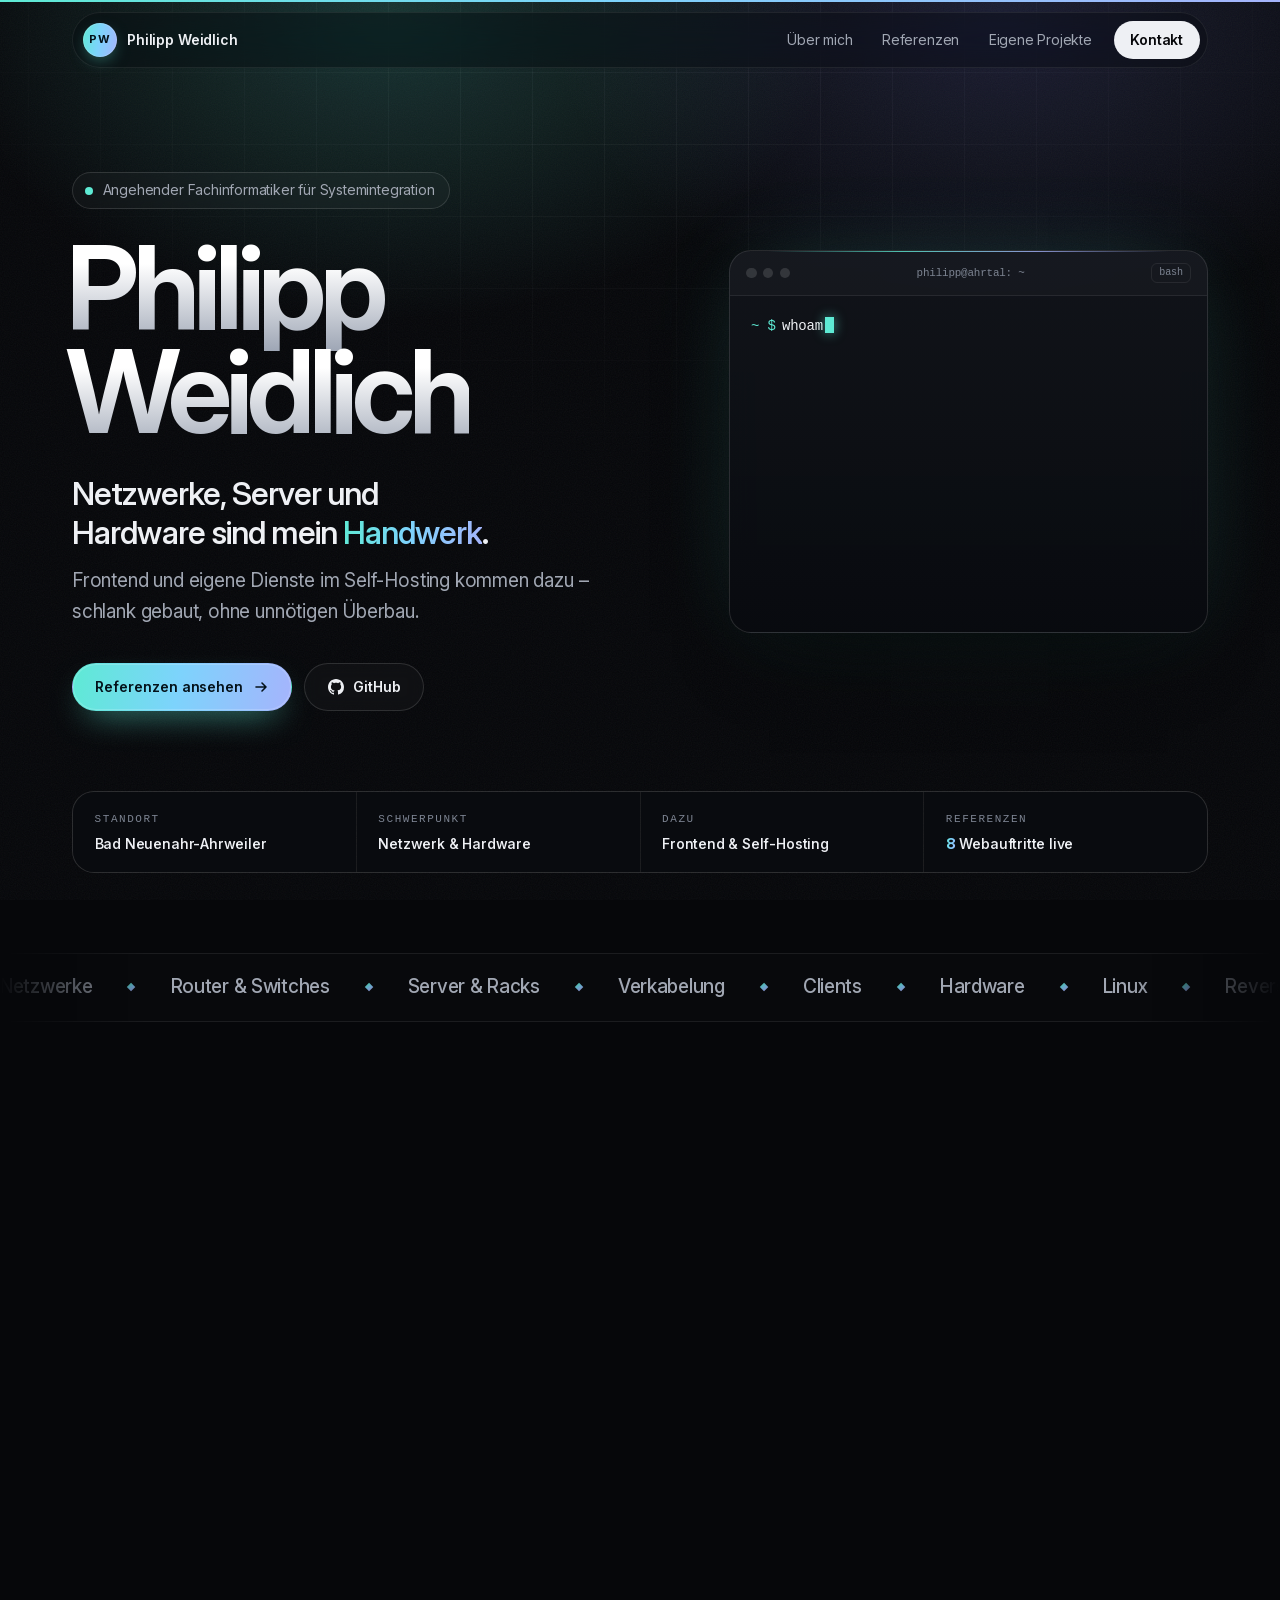
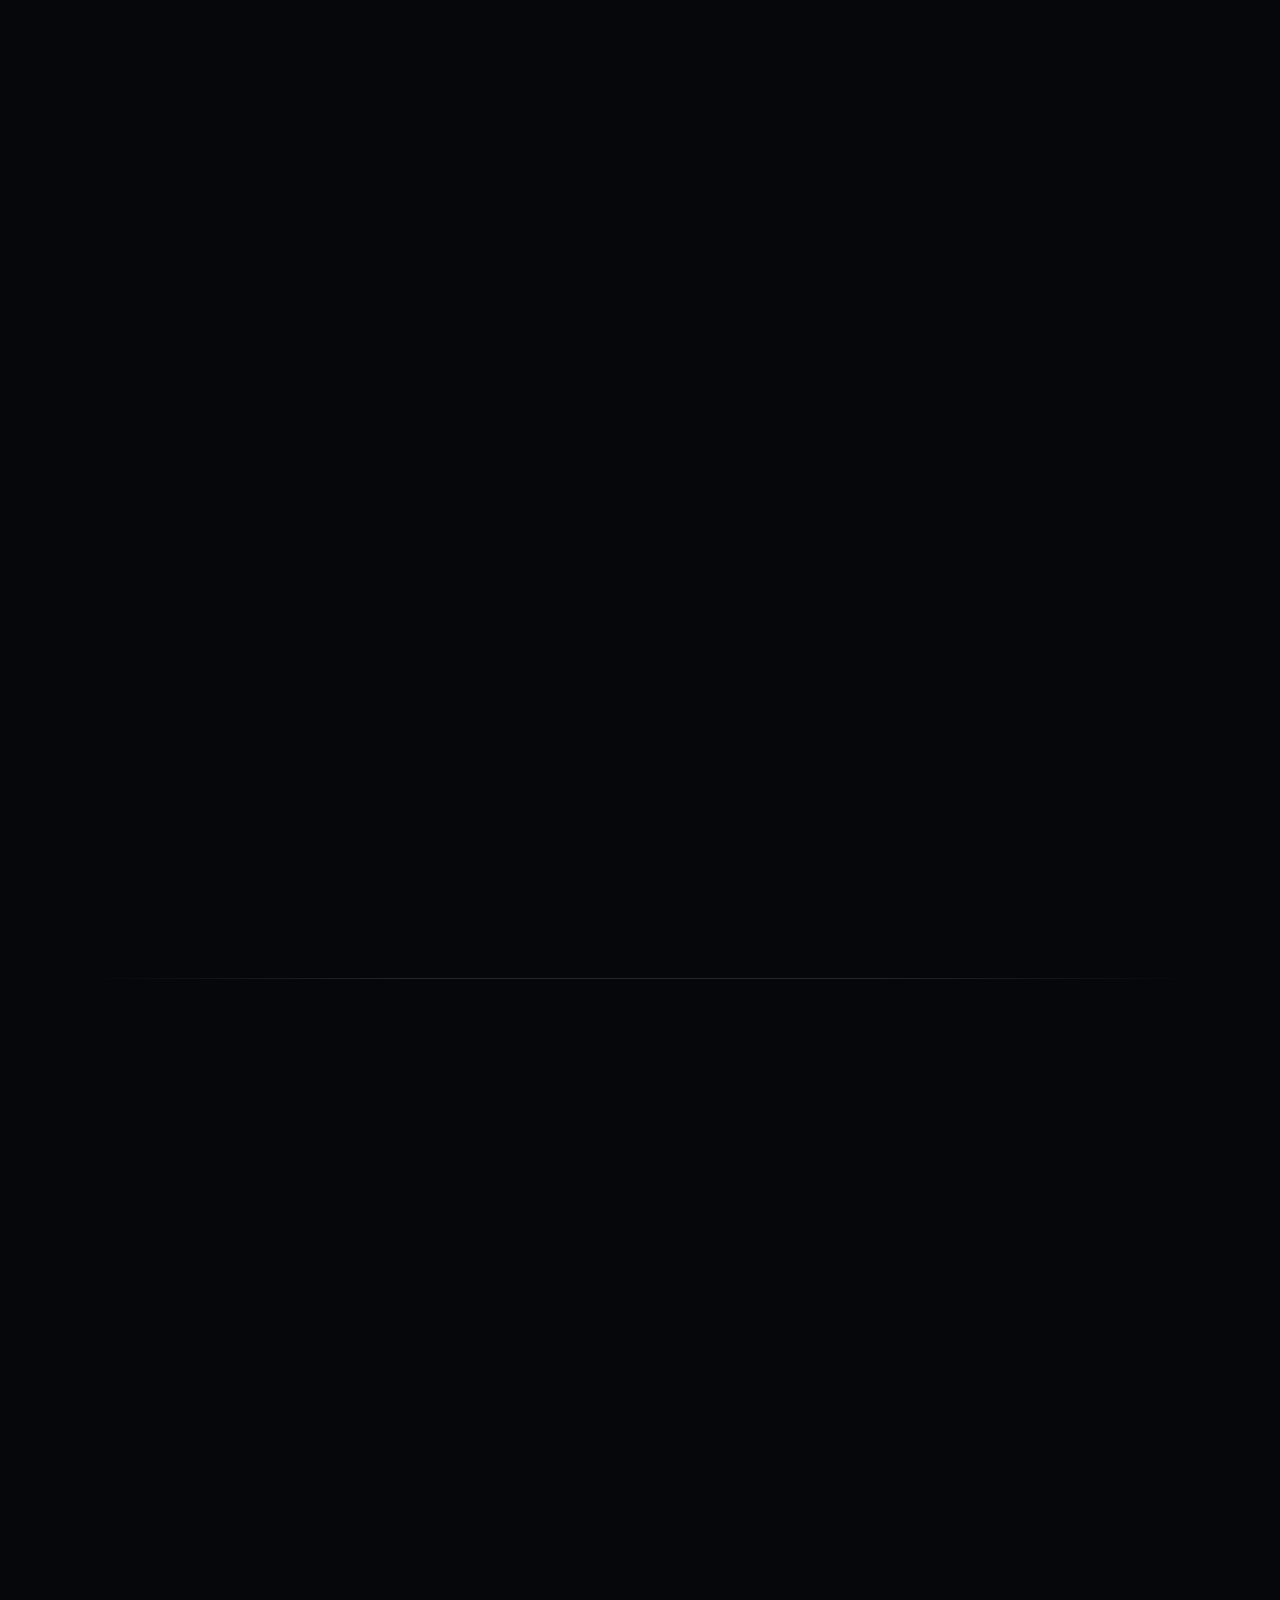
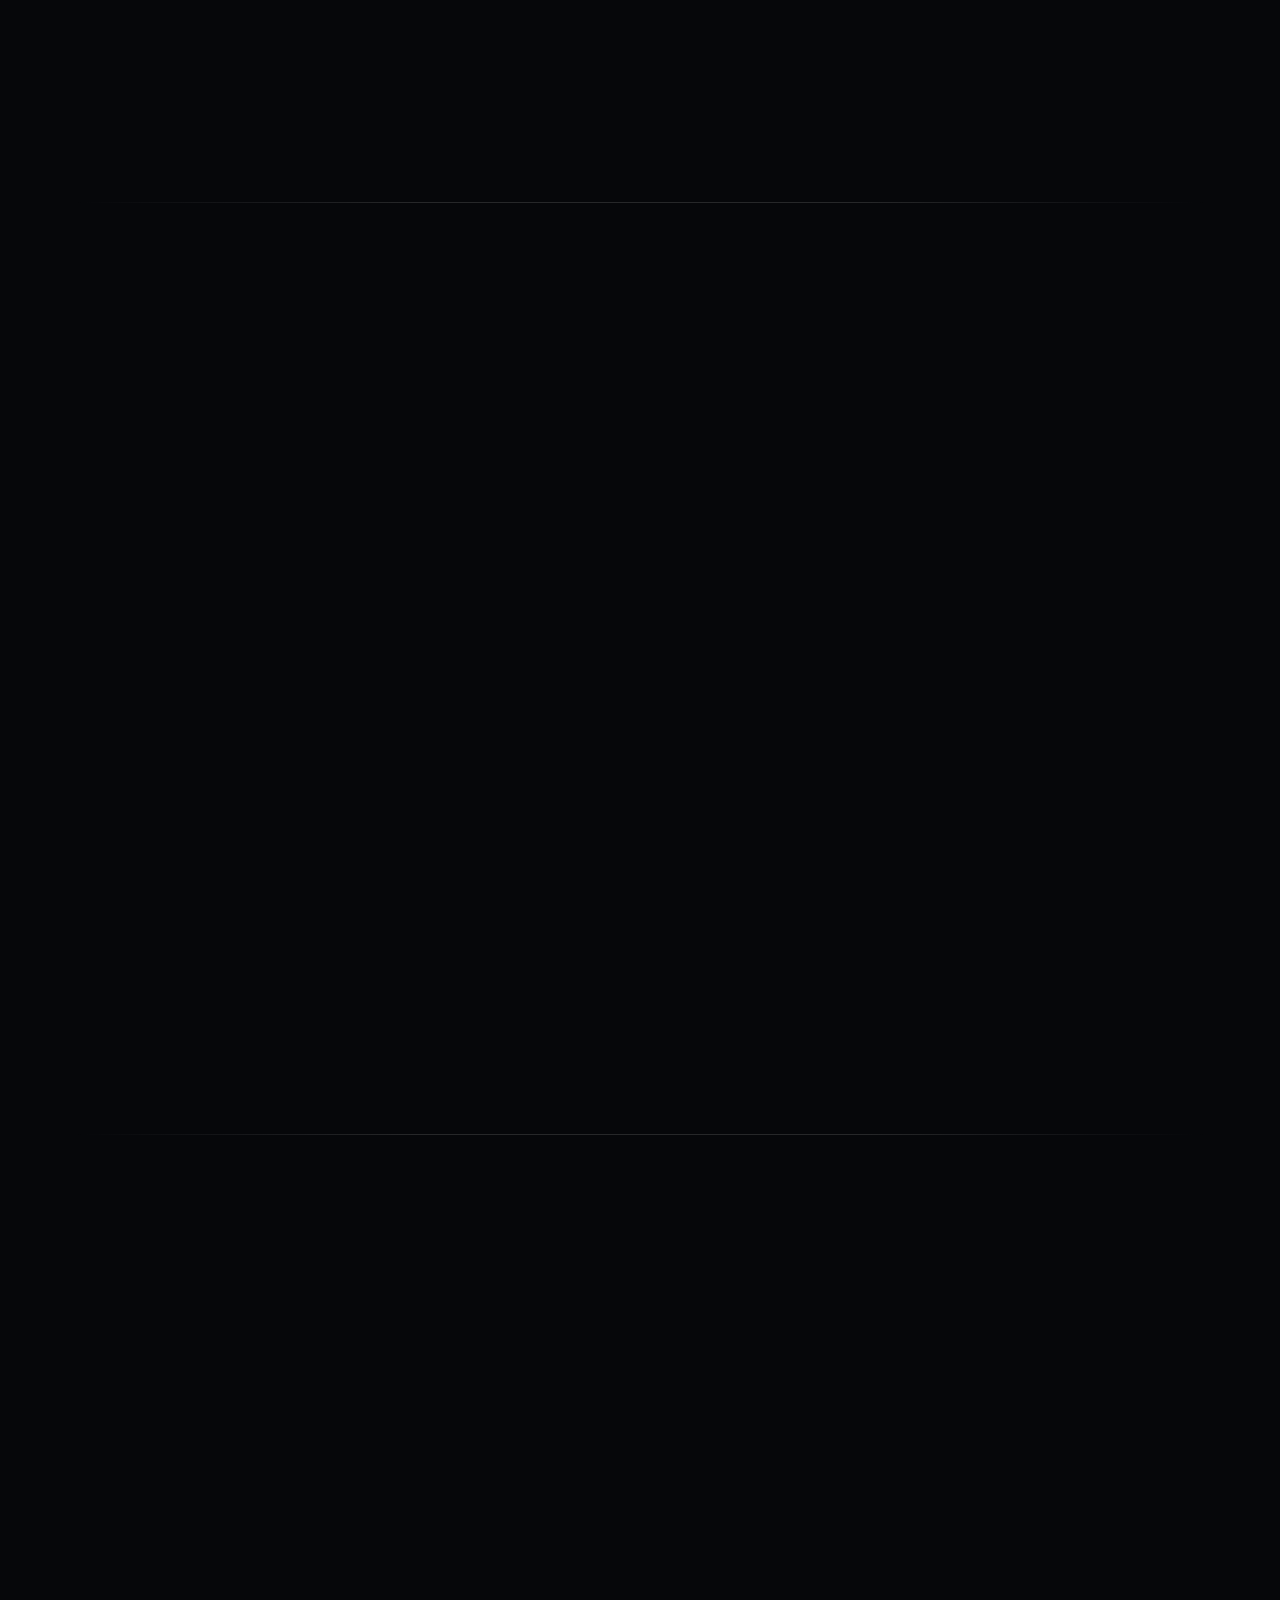
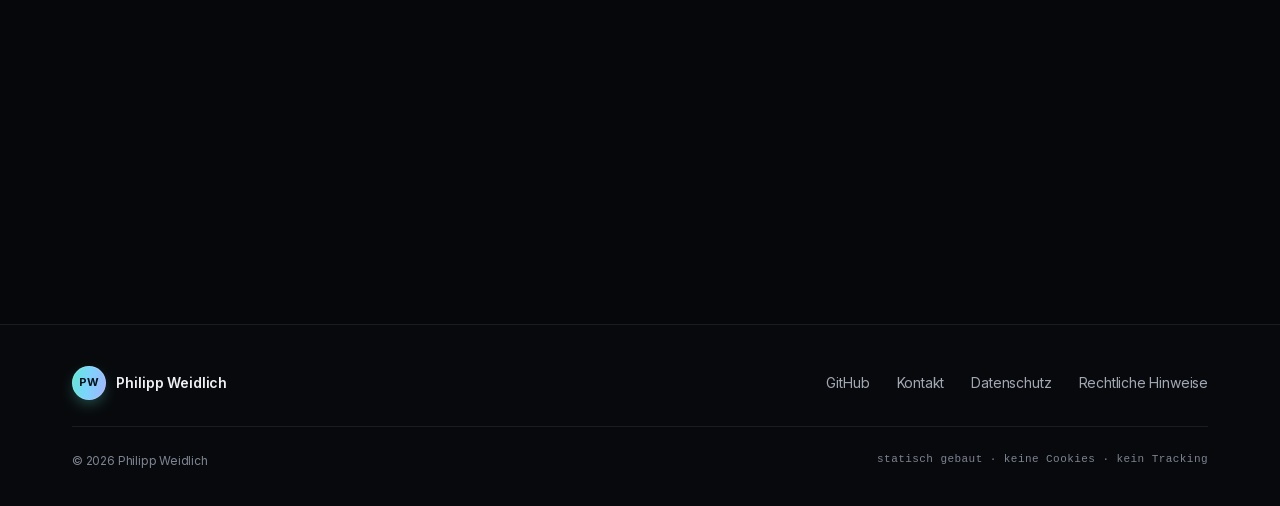
==== commit 4615e985: "AhrComp-Karte mit Live-Vorschau der Seite, neue AhrComp-Wortmarke Im Browserfenster der ersten Refer" ====
--- a/index.html
+++ b/index.html
@@ -46,6 +46,7 @@
   <!-- ---------- Assets ---------- -->
   <link rel="preload" href="assets/fonts/InterVariable.woff2" as="font" type="font/woff2" crossorigin>
   <link rel="stylesheet" href="css/style.css?v=4">
+  <link rel="stylesheet" href="css/ahrcomp-mini.css?v=4">
   <noscript><link rel="stylesheet" href="css/no-js.css?v=4"></noscript>
   <script src="js/main.js?v=4" defer></script>
 
@@ -369,8 +370,8 @@
             <ul class="logo-band__list" role="list">
               <li class="logo-band__item logo-band__item--ahrcomp">
                 <a href="https://ahrcomp.de/" target="_blank" rel="noopener noreferrer" aria-label="AhrComp (öffnet in neuem Tab)">
-                  <img class="logo-mono" src="assets/refs/ahrcomp-mono.png" alt="" width="390" height="168" decoding="async" loading="lazy">
-                  <img class="logo-color" src="assets/refs/ahrcomp.png" alt="" width="390" height="168" decoding="async" loading="lazy">
+                  <img class="logo-mono" src="assets/refs/ahrcomp-mono.png" alt="" width="606" height="138" decoding="async" loading="lazy">
+                  <img class="logo-color" src="assets/refs/ahrcomp.png" alt="" width="606" height="138" decoding="async" loading="lazy">
                 </a>
               </li>
               <li class="logo-band__item logo-band__item--physio">
@@ -419,8 +420,8 @@
             <ul class="logo-band__list" role="list" aria-hidden="true">
               <li class="logo-band__item logo-band__item--ahrcomp">
                 <a href="https://ahrcomp.de/" target="_blank" rel="noopener noreferrer" tabindex="-1" aria-label="AhrComp (öffnet in neuem Tab)">
-                  <img class="logo-mono" src="assets/refs/ahrcomp-mono.png" alt="" width="390" height="168" decoding="async" loading="lazy">
-                  <img class="logo-color" src="assets/refs/ahrcomp.png" alt="" width="390" height="168" decoding="async" loading="lazy">
+                  <img class="logo-mono" src="assets/refs/ahrcomp-mono.png" alt="" width="606" height="138" decoding="async" loading="lazy">
+                  <img class="logo-color" src="assets/refs/ahrcomp.png" alt="" width="606" height="138" decoding="async" loading="lazy">
                 </a>
               </li>
               <li class="logo-band__item logo-band__item--physio">
@@ -476,8 +477,8 @@
             <div class="ref__main">
               <!-- Logo des Auftraggebers: weiss, beim Hover in Originalfarben -->
               <div class="ref__logo ref__logo--compact" aria-hidden="true">
-                <img class="logo-mono" src="assets/refs/ahrcomp-mono.png" alt="" width="390" height="168" decoding="async" loading="lazy">
-                <img class="logo-color" src="assets/refs/ahrcomp.png" alt="" width="390" height="168" decoding="async" loading="lazy">
+                <img class="logo-mono" src="assets/refs/ahrcomp-mono.png" alt="" width="606" height="138" decoding="async" loading="lazy">
+                <img class="logo-color" src="assets/refs/ahrcomp.png" alt="" width="606" height="138" decoding="async" loading="lazy">
               </div>
               <div class="ref__top">
                 <span class="ref__idx">01</span>
@@ -499,22 +500,137 @@
                 <span class="ref__url" aria-hidden="true">ahrcomp.de<svg viewBox="0 0 16 16" focusable="false"><path d="M6 3h7v7M13 3 3.5 12.5"/></svg></span>
               </div>
             </div>
-            <!-- Abstraktes Fenster – kein Screenshot, bewusst ohne Kundendaten -->
+            <!-- Browserfenster mit AhrComp im Kleinformat (siehe unten) -->
             <div class="window" aria-hidden="true">
               <div class="window__bar">
                 <span class="dots"><i></i><i></i><i></i></span>
                 <span class="window__url"><svg viewBox="0 0 16 16" focusable="false"><rect x="3.5" y="7" width="9" height="6.5" rx="1.2"/><path d="M5.5 7V5.2a2.5 2.5 0 0 1 5 0V7"/></svg>ahrcomp.de</span>
               </div>
-              <div class="window__body">
-                <span class="window__logo">
-                  <img class="logo-mono" src="assets/refs/ahrcomp-mono.png" alt="" width="390" height="168" decoding="async" loading="lazy">
-                  <img class="logo-color" src="assets/refs/ahrcomp.png" alt="" width="390" height="168" decoding="async" loading="lazy">
-                </span>
-                <span class="sk sk--h1"></span>
-                <span class="sk sk--line"></span>
-                <span class="sk sk--line sk--short"></span>
-                <span class="sk sk--btn"></span>
-                <span class="sk-grid"><span></span><span></span><span></span></span>
+              <!-- AhrComp im Kleinformat: erster Bildschirm von ahrcomp.de (Stand 21.10.2026),
+                   HTML übernommen, CSS umgerechnet in css/ahrcomp-mini.css. Kein iframe,
+                   keine Verbindung zu ahrcomp.de. Feste Vorschau, nicht scrollbar. Beim Hover:
+                   Farbe an, Herstellerband läuft. Den Öffnungsstatus setzt js/main.js (Abschnitt 9).
+                   inert: nichts darin fokussier- oder klickbar; data-nosnippet: Texte
+                   nicht in Suchergebnissen. -->
+              <div class="window__screen" data-nosnippet inert>
+                <div class="mini">
+                  <div class="ac-sysbar">
+                      <div class="ac-wrap">
+                        <span class="ac-status"><span class="ac-dot" data-ahr-sysdot></span><span data-ahr-sys>Öffnungszeiten werden geladen…</span></span>
+                        <span class="ac-muted ac-sysbar__desk">Nicht nur im Kreis Ahrweiler · Vor Ort &amp; per Fernwartung</span>
+                        <a class="ac-sep ac-sysbar__desk">☎ 02641 9098-0</a>
+                        <a class="ac-sysbar__desk">support@ahrcomp.de</a>
+                      </div>
+                    </div>
+                    <header class="ac-masthead">
+                      <div class="ac-wrap">
+                        <div class="ac-mast">
+                          <a class="ac-wordmark">
+                            <b><span class="ac-a">Ahr</span><span class="ac-c">Comp</span></b>
+                            <span class="ac-tag">Computer &amp; Service UG</span>
+                          </a>
+                          <div class="ac-scrim"></div>
+                          <div class="ac-mast__menu">
+                            <nav class="ac-nav">
+                              <a>Leistungen</a>
+                              <a>Warum wir</a>
+                              <a>Standort</a>
+                              <a>Geschäftskunden</a>
+                              <a>Domains</a>
+                              <a>Fernwartung</a>
+                              <a>Kontakt</a>
+                            </nav>
+                            <div class="ac-mast__info">
+                              <div class="ac-mast__status"><span class="ac-dot"></span><span>…</span></div>
+                              <p>Heerstraße 54a–56 · 53474 Bad Neuenahr-Ahrweiler<br>Mo–Fr 09:00–17:30 Uhr</p>
+                            </div>
+                            <div class="ac-mast__actions">
+                              <a class="ac-btn">
+                                <svg viewBox="0 0 24 24" fill="none" stroke="currentColor" stroke-width="2" stroke-linecap="round" stroke-linejoin="round"><path d="M22 16.92v3a2 2 0 0 1-2.18 2 19.79 19.79 0 0 1-8.63-3.07 19.5 19.5 0 0 1-6-6 19.79 19.79 0 0 1-3.07-8.67A2 2 0 0 1 4.11 2h3a2 2 0 0 1 2 1.72c.13.94.36 1.86.7 2.75a2 2 0 0 1-.45 2.11L8.09 9.91a16 16 0 0 0 6 6l1.27-1.27a2 2 0 0 1 2.11-.45c.89.34 1.81.57 2.75.7A2 2 0 0 1 22 16.92Z"/></svg>
+                                Anrufen
+                              </a>
+                              <a class="ac-btn ac-btn--ghost ac-mast__route">
+                                <svg viewBox="0 0 24 24" fill="none" stroke="currentColor" stroke-width="2" stroke-linecap="round" stroke-linejoin="round"><path d="M20 10c0 6-8 12-8 12s-8-6-8-12a8 8 0 0 1 16 0Z"/><circle cx="12" cy="10" r="3"/></svg>
+                                Route
+                              </a>
+                            </div>
+                          </div>
+                          <button class="ac-burger">
+                            <svg class="ac-m" viewBox="0 0 24 24" fill="none" stroke="currentColor" stroke-width="2" stroke-linecap="round"><line x1="4" y1="7" x2="20" y2="7"/><line x1="4" y1="12" x2="20" y2="12"/><line x1="4" y1="17" x2="20" y2="17"/></svg>
+                            <svg class="ac-x" viewBox="0 0 24 24" fill="none" stroke="currentColor" stroke-width="2" stroke-linecap="round"><line x1="6" y1="6" x2="18" y2="18"/><line x1="18" y1="6" x2="6" y2="18"/></svg>
+                          </button>
+                        </div>
+                      </div>
+                    </header>
+                  <section class="ac-hero">
+                        <div class="ac-wrap">
+                          <div class="ac-hero__grid">
+                            <div>
+                              <span class="ac-eyebrow ac-hero__eye ac-stagger">IT-Werkstatt · Bad Neuenahr-Ahrweiler · seit 30+ Jahren</span>
+                              <h1 class="ac-stagger">Entweder ist man Teil einer <em>Lösung</em>, oder Teil eines Problems. Wir haben uns für <em>Ersteres</em> entschieden.</h1>
+                              <p class="ac-hero__lead ac-stagger">
+                                Seit über 30 Jahren verkaufen, reparieren, vernetzen, supporten und liefern wir Hardware jeglicher Art an der Ahr –
+                                für Gewerbetreibende und Privatkunden. Auch bei Fremdsystemen und gerne per Fernwartung. Auch Senior*innen unterstützen wir mit Herz und Seele.
+                              </p>
+                              <div class="ac-hero__cta ac-stagger">
+                                <a class="ac-btn">
+                                  <svg viewBox="0 0 24 24" fill="none" stroke="currentColor" stroke-width="2" stroke-linecap="round" stroke-linejoin="round"><path d="M22 16.92v3a2 2 0 0 1-2.18 2 19.79 19.79 0 0 1-8.63-3.07 19.5 19.5 0 0 1-6-6 19.79 19.79 0 0 1-3.07-8.67A2 2 0 0 1 4.11 2h3a2 2 0 0 1 2 1.72c.13.94.36 1.86.7 2.75a2 2 0 0 1-.45 2.11L8.09 9.91a16 16 0 0 0 6 6l1.27-1.27a2 2 0 0 1 2.11-.45c.89.34 1.81.57 2.75.7A2 2 0 0 1 22 16.92Z"/></svg>
+                                  02641 9098-0
+                                </a>
+                                <a class="ac-btn ac-btn--ghost">Leistungen ansehen</a>
+                                <a class="ac-btn ac-btn--ghost">
+                                  <svg viewBox="0 0 24 24"><rect width="24" height="24" rx="3.55" fill="#fff"/><path fill="#0e8ee9" d="m20.17 11.998-6.225-3.401.685 2.144H9.37l.684-2.145L3.829 12l6.225 3.404-.683-2.147h5.26l-.686 2.147zM20.448 0H3.553A3.553 3.553 0 0 0 .001 3.552v16.895A3.553 3.553 0 0 0 3.553 24h16.895A3.553 3.553 0 0 0 24 20.447V3.552A3.553 3.553 0 0 0 20.448 0zM12 21.646c-5.328 0-9.648-4.32-9.648-9.648 0-5.329 4.32-9.646 9.648-9.646S21.65 6.672 21.65 12s-4.32 9.648-9.649 9.648z"/></svg>
+                                  Fernwartung starten
+                                </a>
+                              </div>
+                            </div>
+                            <aside class="ac-desk">
+                              <div class="ac-desk__label">Empfang · Live-Status</div>
+                              <div class="ac-desk__status"><span class="ac-dot" data-ahr-deskdot></span><span data-ahr-state>…</span></div>
+                              <div class="ac-desk__hours" data-ahr-hours>&nbsp;</div>
+                              <dl class="ac-desk__rows">
+                                <div><dt class="ac-k">Telefon</dt><dd class="ac-v"><a>02641 9098-0</a></dd></div>
+                                <div><dt class="ac-k">Standort</dt><dd class="ac-v">Heerstr. 54a–56 (P)</dd></div>
+                                <div><dt class="ac-k">Service</dt><dd class="ac-v">Vor Ort &amp; per Fernwartung</dd></div>
+                                <div><dt class="ac-k">Erfahrung</dt><dd class="ac-v">30+ Jahre</dd></div>
+                              </dl>
+                              <a class="ac-btn">Jetzt anrufen</a>
+                            </aside>
+                          </div>
+                          <div class="ac-marquee ac-stagger">
+                            <span class="ac-marquee__label">Wir arbeiten mit:</span>
+                            <div class="ac-marquee__viewport">
+                              <div class="ac-marquee__track">
+                                <img loading="lazy" class="ac-marquee__logo" src="assets/refs/ahrcomp-site/fujitsu.png" alt="" width="750" height="353" decoding="async">
+                                <img loading="lazy" class="ac-marquee__logo" src="assets/refs/ahrcomp-site/lenovo.png" alt="" width="2272" height="500" decoding="async">
+                                <img loading="lazy" class="ac-marquee__logo" src="assets/refs/ahrcomp-site/dell.png" alt="" width="1020" height="680" decoding="async">
+                                <img loading="lazy" class="ac-marquee__logo" src="assets/refs/ahrcomp-site/avm.png" alt="" width="800" height="523" decoding="async">
+                                <img loading="lazy" class="ac-marquee__logo" src="assets/refs/ahrcomp-site/apple.svg" alt="" width="814" height="1000" decoding="async">
+                                <img loading="lazy" class="ac-marquee__logo" src="assets/refs/ahrcomp-site/hp.svg" alt="" width="100" height="100" decoding="async">
+                                <img loading="lazy" class="ac-marquee__logo" src="assets/refs/ahrcomp-site/intel.svg" alt="" width="395" height="156" decoding="async">
+                                <img loading="lazy" class="ac-marquee__logo" src="assets/refs/ahrcomp-site/lancom.svg" alt="" width="200" height="44" decoding="async">
+                                <img loading="lazy" class="ac-marquee__logo" src="assets/refs/ahrcomp-site/apc.svg" alt="" width="390" height="165" decoding="async">
+                                <img loading="lazy" class="ac-marquee__logo" src="assets/refs/ahrcomp-site/kyocera.png" alt="" width="1116" height="281" decoding="async">
+                                <img loading="lazy" class="ac-marquee__logo" src="assets/refs/ahrcomp-site/oki.png" alt="" width="300" height="84" decoding="async">
+                                <img loading="lazy" class="ac-marquee__logo" src="assets/refs/ahrcomp-site/microsoft.png" alt="" width="300" height="111" decoding="async">
+                                <img loading="lazy" class="ac-marquee__logo" src="assets/refs/ahrcomp-site/fujitsu.png" alt="" width="750" height="353" decoding="async">
+                                <img loading="lazy" class="ac-marquee__logo" src="assets/refs/ahrcomp-site/lenovo.png" alt="" width="2272" height="500" decoding="async">
+                                <img loading="lazy" class="ac-marquee__logo" src="assets/refs/ahrcomp-site/dell.png" alt="" width="1020" height="680" decoding="async">
+                                <img loading="lazy" class="ac-marquee__logo" src="assets/refs/ahrcomp-site/avm.png" alt="" width="800" height="523" decoding="async">
+                                <img loading="lazy" class="ac-marquee__logo" src="assets/refs/ahrcomp-site/apple.svg" alt="" width="814" height="1000" decoding="async">
+                                <img loading="lazy" class="ac-marquee__logo" src="assets/refs/ahrcomp-site/hp.svg" alt="" width="100" height="100" decoding="async">
+                                <img loading="lazy" class="ac-marquee__logo" src="assets/refs/ahrcomp-site/intel.svg" alt="" width="395" height="156" decoding="async">
+                                <img loading="lazy" class="ac-marquee__logo" src="assets/refs/ahrcomp-site/lancom.svg" alt="" width="200" height="44" decoding="async">
+                                <img loading="lazy" class="ac-marquee__logo" src="assets/refs/ahrcomp-site/apc.svg" alt="" width="390" height="165" decoding="async">
+                                <img loading="lazy" class="ac-marquee__logo" src="assets/refs/ahrcomp-site/kyocera.png" alt="" width="1116" height="281" decoding="async">
+                                <img loading="lazy" class="ac-marquee__logo" src="assets/refs/ahrcomp-site/oki.png" alt="" width="300" height="84" decoding="async">
+                                <img loading="lazy" class="ac-marquee__logo" src="assets/refs/ahrcomp-site/microsoft.png" alt="" width="300" height="111" decoding="async">
+                              </div>
+                            </div>
+                          </div>
+                        </div>
+                      </section>
+                </div>
               </div>
             </div>
           </li>
--- a/css/style.css
+++ b/css/style.css
@@ -9,7 +9,7 @@
 
    Aufbau: 1 Schrift · 2 Tokens · 3 Basis · 4 Hintergrund · 5 Raster
            6 Kopfzeile · 7 Bausteine · 8 Hero · 9 Sektionen
-           10 Referenzen (10.2 Logos) · 11 Projekt · 12 Kontakt · 13 Footer
+           10 Referenzen (10.2 Logos, 10.3 AhrComp im Fenster) · 11 Projekt · 12 Kontakt · 13 Footer
            14 Textseiten · 15 Bewegung · 16 A11y/Druck
    ============================================================ */
 
@@ -1313,47 +1313,6 @@
   stroke: var(--ok);
   stroke-width: 1.5;
 }
-.window__body {
-  display: grid;
-  gap: 0.6rem;
-  padding: 1.15rem 1.15rem 1.3rem;
-}
-.sk {
-  position: relative;
-  display: block;
-  overflow: hidden;
-  height: 0.55rem;
-  border-radius: 5px;
-  background: rgba(255, 255, 255, 0.065);
-}
-.sk--nav  { width: 38%; height: 0.5rem; margin-bottom: 0.6rem; background: rgba(255, 255, 255, 0.05); }
-.sk--h1   { width: 72%; height: 1.25rem; background: linear-gradient(90deg, rgba(255, 255, 255, 0.18), rgba(255, 255, 255, 0.07)); }
-.sk--line { width: 92%; }
-.sk--short { width: 58%; }
-.sk--btn  { width: 6.5rem; height: 1.6rem; margin-top: 0.35rem; border-radius: 999px; background: var(--grad); opacity: 0.8; }
-.sk-grid {
-  display: grid;
-  grid-template-columns: repeat(3, minmax(0, 1fr));
-  gap: 0.5rem;
-  margin-top: 0.7rem;
-}
-.sk-grid span {
-  height: 3.75rem;
-  border: 1px solid var(--line);
-  border-radius: 8px;
-  background: rgba(255, 255, 255, 0.035);
-}
-@media (prefers-reduced-motion: no-preference) {
-  .sk:not(.sk--btn)::after {
-    content: "";
-    position: absolute;
-    inset: 0;
-    transform: translateX(-100%);
-    background: linear-gradient(90deg, transparent, rgba(255, 255, 255, 0.09), transparent);
-    animation: shimmer 3.2s var(--ease) infinite;
-  }
-}
-@keyframes shimmer { 60%, 100% { transform: translateX(100%); } }
 
 
 /* 10.2 Logos der Auftraggeber
@@ -1422,6 +1381,8 @@
 /* Fast quadratische Logos wirken sonst zu klein */
 .ref--simon .ref__logo img { max-height: 4.4rem; }
 .ref--hotel .ref__logo img { max-height: 4.6rem; }
+/* Wortmarke ohne Bildzeichen – schwer und breit, darum kleiner */
+.ref--ahrcomp .ref__logo img { max-height: 2.4rem; max-width: 62%; }
 
 .ref:hover .ref__logo,
 .ref:focus-within .ref__logo { border-color: rgba(var(--brand), 0.4); }
@@ -1432,14 +1393,8 @@
 .ref:hover .logo-color,
 .ref:focus-within .logo-color { opacity: 1; transform: scale(1); }
 
-/* AhrComp: Logo sitzt im angedeuteten Browserfenster. Die Bühne
-   gibt es dort nur, solange das Fenster ausgeblendet ist. */
-.window__logo {
-  display: grid;
-  justify-items: start;
-  margin-bottom: 0.7rem;
-}
-.window__logo img { max-height: 2.75rem; }
+/* AhrComp: die Seite steht im Kleinformat im Browserfenster (10.3).
+   Die Bühne gibt es dort nur, solange das Fenster ausgeblendet ist. */
 @media (min-width: 52rem) {
   .ref__logo--compact { display: none; }
 }
@@ -1503,6 +1458,7 @@
 }
 .logo-band__item--simon img,
 .logo-band__item--hotel img { max-height: 3.2rem; }
+.logo-band__item--ahrcomp img { max-height: 1.55rem; }
 .logo-band__item .logo-mono { opacity: 0.5; }
 .logo-band__item a:hover .logo-mono,
 .logo-band__item a:focus-visible .logo-mono { opacity: 0; }
@@ -1520,6 +1476,49 @@
   .logo-band__item .logo-mono { opacity: 0; }
   .logo-color { opacity: 1; transform: none; }
   .ref__logo::after { opacity: 0.6; transform: none; }
+}
+
+
+/* 10.3 AhrComp im Kleinformat (im Browserfenster der ersten Karte)
+   Erster Bildschirm von ahrcomp.de, Regeln in css/ahrcomp-mini.css – dort
+   ist jedes Maß in --u angegeben: 1 Pixel der Originalseite bei 1440 px
+   Breite. Das Fenster zeigt also genau den Ausschnitt 1440 × 900.
+   Feste Vorschau ohne Scrollen; live ist der Öffnungsstatus.
+   Ruhe grau, abgedunkelt und still wie die weißen Logos; Hover/Fokus:
+   Originalfarben, das Herstellerband läuft. */
+.window__screen {
+  --u: calc(100cqw / 1440);
+  container-type: inline-size;
+  position: relative;
+  overflow: hidden;
+  aspect-ratio: 1440 / 900;
+  background: #f1eee7;
+}
+/* Leichter Glasreflex über dem "Bildschirm" */
+.window__screen::after {
+  content: "";
+  position: absolute;
+  inset: 0;
+  background: linear-gradient(160deg, rgba(255, 255, 255, 0.06), transparent 40%);
+  pointer-events: none;
+}
+.window__screen .mini {
+  filter: grayscale(1) brightness(0.4) contrast(1.1);
+  transition: filter 0.6s var(--ease);
+}
+.ref:hover .window__screen .mini,
+.ref:focus-within .window__screen .mini { filter: none; }
+/* Herstellerband steht in Ruhe still und läuft nur beim Hover/Fokus
+   (drei Klassen tief, weil ahrcomp-mini.css die animation-Kurzform setzt) */
+.window__screen .mini .ac-marquee__track { animation-play-state: paused; }
+.ref:hover .window__screen .mini .ac-marquee__track,
+.ref:focus-within .window__screen .mini .ac-marquee__track { animation-play-state: running; }
+@media (hover: none) {
+  .window__screen .mini { filter: none; }
+}
+@media (prefers-reduced-motion: reduce) {
+  .window__screen .ac-marquee__track,
+  .window__screen .ac-dot { animation: none; }
 }
 
 
--- a/css/ahrcomp-mini.css
+++ b/css/ahrcomp-mini.css
@@ -0,0 +1,391 @@
+/* AhrComp im Kleinformat – aus css/styles.css von ahrcomp.de umgerechnet
+   (Stand 21.10.2026, erzeugt, nicht von Hand bearbeiten).
+   1 Original-Pixel = var(--u), siehe .window__screen in style.css. */
+.mini { all: initial; display: block; font-size: calc(16 * var(--u)); }
+@font-face { font-family: "Space Grotesk"; font-weight: 500; font-display: swap;
+  src: url("../assets/fonts/ahrcomp/space-grotesk-500.woff2") format("woff2"); }
+@font-face { font-family: "Space Grotesk"; font-weight: 700; font-display: swap;
+  src: url("../assets/fonts/ahrcomp/space-grotesk-700.woff2") format("woff2"); }
+@font-face { font-family: "Plex Sans"; font-weight: 400; font-display: swap;
+  src: url("../assets/fonts/ahrcomp/plex-sans-400.woff2") format("woff2"); }
+@font-face { font-family: "Plex Sans"; font-weight: 600; font-display: swap;
+  src: url("../assets/fonts/ahrcomp/plex-sans-600.woff2") format("woff2"); }
+@font-face { font-family: "Plex Mono"; font-weight: 500; font-display: swap;
+  src: url("../assets/fonts/ahrcomp/plex-mono-500.woff2") format("woff2"); }
+.mini {
+  --ink:        #1b1512;
+  --ink-soft:   #4a423c;
+  --stone:      #857b71;
+  --paper:      #f1eee7;
+  --paper-2:    #e8e3d8;
+  --card:       #ffffff;
+  --line:       #dcd6c9;
+  --red:        #810707;
+  --red-deep:   #560404;
+  --red-bright: #b3121f;
+  --on-red:     #f6ece3;
+  --signal:     #2f9e44;
+
+  --font-display: "Space Grotesk", system-ui, sans-serif;
+  --font-body: "Plex Sans", system-ui, -apple-system, sans-serif;
+  --font-mono: "Plex Mono", ui-monospace, "SFMono-Regular", monospace;
+
+  --wrap: calc(1200 * var(--u));
+  --pad: clamp(calc(18.4 * var(--u)), calc(57.6 * var(--u)), calc(44 * var(--u)));
+  --sec: clamp(calc(32 * var(--u)), calc(51.84 * var(--u)), calc(52 * var(--u)));
+
+  --fs-hero: clamp(calc(43.2 * var(--u)), calc(16 * var(--u)) + calc(115.2 * var(--u)), calc(99.2 * var(--u)));
+  --fs-h2:   clamp(calc(32 * var(--u)), calc(19.2 * var(--u)) + calc(48.96 * var(--u)), calc(56 * var(--u)));
+  --fs-h3:   clamp(calc(22.4 * var(--u)), calc(17.6 * var(--u)) + calc(18.72 * var(--u)), calc(30.4 * var(--u)));
+  --fs-lead: clamp(calc(17.6 * var(--u)), calc(16 * var(--u)) + calc(7.2 * var(--u)), calc(21.6 * var(--u)));
+  --fs-mono: calc(12.8 * var(--u));
+}
+.mini *, .mini *::before, .mini *::after { box-sizing: border-box; }
+.mini * { margin: 0; }
+.mini { -webkit-text-size-adjust: 100%; scroll-behavior: auto; }
+.mini {
+  font-family: var(--font-body);
+  color: var(--ink);
+  background: var(--paper);
+  line-height: 1.65;
+  -webkit-font-smoothing: antialiased;
+  text-rendering: optimizeLegibility;
+  overflow-x: hidden;
+}
+.mini img, .mini svg { display: block; max-width: 100%; }
+.mini h1, .mini h2, .mini h3 { font-family: var(--font-display); font-weight: 700; line-height: 1.02; letter-spacing: -0.03em; }
+.mini a { color: inherit; text-decoration: none; }
+.mini ul { list-style: none; padding: 0; }
+.mini button { font: inherit; cursor: pointer; }
+.mini ::selection { background: var(--red); color: var(--on-red); }
+.mini :focus-visible { outline: calc(2.5 * var(--u)) solid var(--red); outline-offset: calc(3 * var(--u)); border-radius: calc(2 * var(--u)); }
+.mini .ac-wrap { width: min(100% - 2 * var(--pad), var(--wrap)); margin-inline: auto; }
+.mini .ac-section { padding-block: var(--sec); }
+.mini main [id] { scroll-margin-top: calc(88 * var(--u)); }
+.mini .ac-eyebrow {
+  font-family: var(--font-mono); font-weight: 500; font-size: var(--fs-mono);
+  letter-spacing: 0.14em; text-transform: uppercase; color: var(--red);
+  display: inline-flex; align-items: center; gap: calc(9.6 * var(--u));
+}
+.mini .ac-eyebrow::before { content: "//"; color: var(--stone); }
+.mini .ac-sec-head { max-width: 40ch; margin-bottom: clamp(calc(24 * var(--u)), calc(46.08 * var(--u)), calc(38.4 * var(--u))); }
+.mini .ac-sec-head h2 { font-size: var(--fs-h2); margin-top: calc(16 * var(--u)); }
+.mini .ac-sec-head p { margin-top: calc(17.6 * var(--u)); color: var(--ink-soft); font-size: var(--fs-lead); }
+.mini .ac-sec-head--split { max-width: none; display: grid; grid-template-columns: 1fr 1fr; gap: clamp(calc(24 * var(--u)), calc(57.6 * var(--u)), calc(56 * var(--u))); align-items: end; }
+.mini .ac-sec-head--split p { margin-top: 0; }
+.mini .ac-skip {
+  position: absolute; left: calc(16 * var(--u)); top: calc(-120 * var(--u)); z-index: 200;
+  background: var(--red); color: var(--on-red); padding: calc(11.2 * var(--u)) calc(17.6 * var(--u)); border-radius: calc(4 * var(--u));
+  font-family: var(--font-mono); font-size: calc(13.6 * var(--u)); transition: top .2s;
+}
+.mini .ac-skip:focus { top: calc(16 * var(--u)); }
+.mini .ac-btn {
+  --bg: var(--red); --fg: var(--on-red);
+  display: inline-flex; align-items: center; gap: calc(9.6 * var(--u));
+  padding: calc(14.4 * var(--u)) calc(24 * var(--u)); background: var(--bg); color: var(--fg);
+  font-family: var(--font-mono); font-weight: 500; font-size: calc(14.4 * var(--u));
+  letter-spacing: .02em; border: calc(1.5 * var(--u)) solid var(--red); border-radius: calc(2 * var(--u));
+  transition: transform .16s ease, background .16s ease, color .16s ease;
+}
+.mini .ac-btn:hover { background: var(--red-deep); border-color: var(--red-deep); transform: translateY(calc(-2 * var(--u))); }
+.mini .ac-btn--ghost { --bg: transparent; --fg: var(--ink); border-color: var(--ink); }
+.mini .ac-btn--ghost:hover { background: var(--ink); color: var(--paper); border-color: var(--ink); transform: translateY(calc(-2 * var(--u))); }
+.mini .ac-btn svg { width: calc(18 * var(--u)); height: calc(18 * var(--u)); flex: none; }
+.mini .ac-sysbar {
+  background: var(--ink); color: #ccc3b8;
+  font-family: var(--font-mono); font-size: calc(12.16 * var(--u)); letter-spacing: .03em;
+}
+.mini .ac-sysbar .ac-wrap { display: flex; align-items: center; gap: calc(22.4 * var(--u)); min-height: calc(38 * var(--u)); flex-wrap: wrap; }
+.mini .ac-sysbar a { color: inherit; }
+.mini .ac-sysbar a:hover { color: #fff; }
+.mini .ac-sysbar .ac-status { display: inline-flex; align-items: center; gap: calc(8.8 * var(--u)); color: #efe9df; }
+.mini .ac-sysbar .ac-dot { width: calc(8 * var(--u)); height: calc(8 * var(--u)); border-radius: 50%; background: var(--stone); flex: none; }
+.mini .ac-sysbar .ac-dot.ac-is-open { background: var(--signal); box-shadow: 0 0 0 0 rgba(47,158,68,.6); animation: m-pulse 2.4s infinite; }
+.mini .ac-sysbar .ac-dot.ac-is-closed { background: var(--red-bright); }
+.mini .ac-sysbar .ac-sep { margin-left: auto; }
+.mini .ac-sysbar .ac-muted { color: #8a8074; }
+@keyframes m-pulse { 0%{box-shadow:0 0 0 0 rgba(47,158,68,.55)} 70%{box-shadow:0 0 0 calc(7 * var(--u)) rgba(47,158,68,0)} 100%{box-shadow:0 0 0 0 rgba(47,158,68,0)} }
+.mini .ac-masthead {
+  position: sticky; top: 0; z-index: 100;
+  background: color-mix(in srgb, var(--paper) 90%, transparent);
+  backdrop-filter: blur(calc(10 * var(--u))) saturate(160%); -webkit-backdrop-filter: blur(calc(10 * var(--u))) saturate(160%);
+  border-bottom: calc(1 * var(--u)) solid transparent; transition: border-color .2s, box-shadow .2s;
+}
+.mini .ac-masthead.ac-is-stuck { border-bottom-color: var(--line); box-shadow: 0 calc(10 * var(--u)) calc(30 * var(--u)) calc(-22 * var(--u)) rgba(27,21,18,.5); }
+.mini .ac-mast { display: flex; align-items: center; justify-content: space-between; gap: calc(16 * var(--u)); padding-block: calc(13.6 * var(--u)); }
+.mini .ac-wordmark { display: inline-flex; align-items: baseline; gap: .1ch; line-height: 1; }
+.mini .ac-wordmark b { font-family: var(--font-display); font-weight: 700; font-size: clamp(calc(24 * var(--u)), calc(16 * var(--u)) + calc(23.04 * var(--u)), calc(32 * var(--u))); letter-spacing: -.04em; }
+.mini .ac-wordmark .ac-a { color: var(--red); }
+.mini .ac-wordmark .ac-c { color: var(--ink); }
+.mini .ac-wordmark .ac-tag { font-family: var(--font-mono); font-size: calc(9.92 * var(--u)); letter-spacing: .12em; color: var(--stone); text-transform: uppercase; align-self: center; margin-left: calc(8.8 * var(--u)); padding-left: calc(8.8 * var(--u)); border-left: calc(1 * var(--u)) solid var(--line); }
+.mini .ac-nav { display: flex; align-items: center; gap: calc(3.2 * var(--u)); }
+.mini .ac-nav a { font-family: var(--font-mono); font-size: calc(13.12 * var(--u)); letter-spacing: .02em; color: var(--ink-soft); padding: calc(8 * var(--u)) calc(11.2 * var(--u)); transition: color .15s; white-space: nowrap; }
+.mini .ac-nav a:hover { color: var(--red); }
+.mini .ac-mast__actions { display: flex; align-items: center; gap: calc(11.2 * var(--u)); }
+.mini .ac-mast__menu { display: flex; align-items: center; gap: calc(19.2 * var(--u)); }
+.mini .ac-burger { display: none; width: calc(46 * var(--u)); height: calc(46 * var(--u)); background: transparent; border: calc(1 * var(--u)) solid var(--line); border-radius: calc(3 * var(--u)); color: var(--ink); place-items: center; }
+.mini .ac-burger svg { width: calc(22 * var(--u)); height: calc(22 * var(--u)); }
+.mini .ac-burger .ac-x { display: none; }
+.mini .ac-burger[aria-expanded="true"] .ac-m { display: none; }
+.mini .ac-burger[aria-expanded="true"] .ac-x { display: block; }
+.mini .ac-mast__info, .mini .ac-mast__route { display: none; }
+.mini .ac-scrim { display: none; }
+.mini .ac-appbar { display: none; }
+.mini .ac-hero { position: relative; padding-block: clamp(calc(20 * var(--u)), calc(36 * var(--u)), calc(32 * var(--u))) var(--sec); }
+.mini .ac-hero__grid { display: grid; grid-template-columns: 1.55fr 1fr; gap: clamp(calc(32 * var(--u)), calc(57.6 * var(--u)), calc(64 * var(--u))); align-items: center; }
+.mini .ac-hero__eye { margin-bottom: calc(25.6 * var(--u)); }
+.mini .ac-hero h1 { font-size: clamp(calc(28 * var(--u)), calc(16 * var(--u)) + calc(50.4 * var(--u)), calc(49.6 * var(--u))); line-height: 1.12; max-width: 20ch; }
+.mini .ac-hero h1 .ac-line { display: block; overflow: hidden; }
+.mini .ac-hero h1 .ac-line > span { display: block; }
+.mini .ac-hero h1 em { font-style: normal; color: var(--red); }
+.mini .ac-hero__lead { margin-top: calc(27.2 * var(--u)); font-size: var(--fs-lead); color: var(--ink-soft); max-width: 46ch; }
+.mini .ac-hero__cta { display: flex; flex-wrap: wrap; gap: calc(12.8 * var(--u)); margin-top: calc(36.8 * var(--u)); }
+.mini .ac-desk {
+  background: var(--red); color: var(--on-red); border-radius: calc(4 * var(--u));
+  padding: clamp(calc(24 * var(--u)), calc(36 * var(--u)), calc(32 * var(--u))); position: relative; overflow: hidden;
+  box-shadow: 0 calc(30 * var(--u)) calc(60 * var(--u)) calc(-30 * var(--u)) rgba(86,4,4,.75);
+}
+.mini .ac-desk::after { content: ""; position: absolute; right: -40%; top: -60%; width: 90%; aspect-ratio: 1;
+  background: radial-gradient(circle, rgba(255,255,255,.12), transparent 68%); }
+.mini .ac-desk__label { font-family: var(--font-mono); font-size: calc(11.52 * var(--u)); letter-spacing: .16em; text-transform: uppercase; color: rgba(246,236,227,.7); }
+.mini .ac-desk__status { display: flex; align-items: center; gap: calc(11.2 * var(--u)); margin-top: calc(11.2 * var(--u)); font-family: var(--font-display); font-weight: 700; font-size: calc(27.2 * var(--u)); letter-spacing: -.02em; }
+.mini .ac-desk__status .ac-dot { width: calc(12 * var(--u)); height: calc(12 * var(--u)); border-radius: 50%; background: var(--signal); flex: none; }
+.mini .ac-desk__status .ac-dot.ac-is-closed { background: #ffb3b3; }
+.mini .ac-desk__hours { font-family: var(--font-mono); font-size: calc(13.12 * var(--u)); color: rgba(246,236,227,.82); margin-top: calc(5.6 * var(--u)); }
+.mini .ac-desk__rows { margin-top: calc(24 * var(--u)); display: grid; gap: 0; border-top: calc(1 * var(--u)) solid rgba(246,236,227,.22); }
+.mini .ac-desk__rows > div { display: flex; justify-content: space-between; gap: calc(16 * var(--u)); padding: calc(11.2 * var(--u)) 0; border-bottom: calc(1 * var(--u)) solid rgba(246,236,227,.16); font-family: var(--font-mono); font-size: calc(13.12 * var(--u)); }
+.mini .ac-desk__rows dt, .mini .ac-desk__rows .ac-k { color: rgba(246,236,227,.6); letter-spacing: .1em; text-transform: uppercase; font-size: calc(10.88 * var(--u)); align-self: center; }
+.mini .ac-desk__rows .ac-v { color: var(--on-red); text-align: right; }
+.mini .ac-desk__rows a:hover { text-decoration: underline; }
+.mini .ac-desk .ac-btn { margin-top: calc(24 * var(--u)); width: 100%; justify-content: center; --bg: var(--on-red); --fg: var(--red-deep); border-color: var(--on-red); }
+.mini .ac-desk .ac-btn:hover { --bg: #fff; --fg: var(--red-deep); border-color: #fff; }
+.mini .ac-trustline { margin-top: clamp(calc(22.4 * var(--u)), calc(43.2 * var(--u)), calc(35.2 * var(--u))); padding-top: calc(24 * var(--u)); border-top: calc(1 * var(--u)) solid var(--line);
+  display: flex; flex-wrap: wrap; gap: calc(12.8 * var(--u)) calc(35.2 * var(--u)); align-items: center; }
+.mini .ac-trustline .ac-lbl { font-family: var(--font-mono); font-size: calc(11.52 * var(--u)); letter-spacing: .12em; text-transform: uppercase; color: var(--stone); }
+.mini .ac-trustline ul { display: flex; flex-wrap: wrap; gap: calc(9.6 * var(--u)) calc(28.8 * var(--u)); }
+.mini .ac-trustline li { font-family: var(--font-display); font-weight: 500; font-size: calc(16.8 * var(--u)); color: var(--ink-soft); }
+.mini .ac-marquee { margin-top: clamp(calc(22.4 * var(--u)), calc(43.2 * var(--u)), calc(35.2 * var(--u))); padding-top: calc(24 * var(--u)); border-top: calc(1 * var(--u)) solid var(--line); }
+.mini .ac-marquee__label { display: block; font-family: var(--font-mono); font-size: calc(11.52 * var(--u)); letter-spacing: .12em; text-transform: uppercase; color: var(--stone); margin-bottom: calc(17.6 * var(--u)); }
+.mini .ac-marquee__viewport {
+  position: relative; overflow: hidden; cursor: pointer;
+  -webkit-mask-image: linear-gradient(90deg, transparent, #000 6%, #000 94%, transparent);
+  mask-image: linear-gradient(90deg, transparent, #000 6%, #000 94%, transparent);
+}
+.mini .ac-marquee__track { display: flex; align-items: center; width: max-content; animation: m-marquee-scroll 36s linear infinite; }
+.mini .ac-marquee.ac-rev .ac-marquee__track { animation-direction: reverse; }
+.mini .ac-marquee__viewport:hover .ac-marquee__track { animation-play-state: paused; }
+.mini .ac-marquee__logo {
+  height: calc(30 * var(--u)); width: auto; flex: none; object-fit: contain;
+  margin-right: clamp(calc(40 * var(--u)), calc(72 * var(--u)), calc(76 * var(--u)));
+  user-select: none; -webkit-user-drag: none; pointer-events: none;
+}
+@keyframes m-marquee-scroll { from { transform: translateX(0); } to { transform: translateX(-50%); } }
+.mini .ac-index { border-top: calc(1 * var(--u)) solid var(--line); }
+.mini .ac-index__row {
+  display: grid; grid-template-columns: calc(88 * var(--u)) 1fr auto auto; align-items: center; gap: calc(24 * var(--u));
+  padding: clamp(calc(22.4 * var(--u)), calc(43.2 * var(--u)), calc(33.6 * var(--u))) calc(16 * var(--u)); border-bottom: calc(1 * var(--u)) solid var(--line);
+  position: relative; color: var(--ink); transition: color .25s ease, padding-left .25s ease;
+}
+.mini .ac-index__row::before { content: ""; position: absolute; inset: 0; background: var(--red); transform: scaleX(0);
+  transform-origin: left; transition: transform .32s cubic-bezier(.4,0,.2,1); z-index: 0; }
+.mini .ac-index__row > * { position: relative; z-index: 1; }
+.mini .ac-index__tag { font-family: var(--font-mono); font-size: calc(11.2 * var(--u)); letter-spacing: .1em; text-transform: uppercase; color: var(--red); transition: color .25s; }
+.mini .ac-index__main h3 { font-size: var(--fs-h3); }
+.mini .ac-index__main p { color: var(--ink-soft); margin-top: calc(5.6 * var(--u)); max-width: 60ch; transition: color .25s; font-size: calc(15.68 * var(--u)); }
+.mini .ac-index__icon { display: flex; align-items: center; color: var(--stone); transition: color .25s; }
+.mini .ac-index__icon svg { width: calc(30 * var(--u)); height: calc(30 * var(--u)); }
+.mini .ac-index__row:hover .ac-index__icon { color: var(--on-red); }
+.mini .ac-index__arrow { font-family: var(--font-mono); color: var(--stone); transition: color .25s, transform .25s; }
+.mini .ac-index__row:hover { color: var(--on-red); padding-left: calc(25.6 * var(--u)); }
+.mini .ac-index__row:hover::before { transform: scaleX(1); }
+.mini .ac-index__row:hover .ac-index__tag, .mini .ac-index__row:hover .ac-index__main p, .mini .ac-index__row:hover .ac-index__arrow { color: var(--on-red); }
+.mini .ac-index__row:hover .ac-index__arrow { transform: translateX(calc(6 * var(--u))); }
+.mini .ac-trust { background: var(--red); color: var(--on-red); position: relative; overflow: hidden; }
+.mini .ac-trust::before { content: ""; position: absolute; left: -10%; bottom: -30%; width: 55%; aspect-ratio: 1;
+  background: radial-gradient(circle, rgba(0,0,0,.18), transparent 65%); }
+.mini .ac-trust .ac-wrap { position: relative; }
+.mini .ac-trust .ac-eyebrow { color: rgba(246,236,227,.8); }
+.mini .ac-trust .ac-eyebrow::before { color: rgba(246,236,227,.45); }
+.mini .ac-trust__quote { font-family: var(--font-display); font-weight: 700; font-size: clamp(calc(30.4 * var(--u)), calc(19.2 * var(--u)) + calc(46.08 * var(--u)), calc(54.4 * var(--u)));
+  letter-spacing: -.03em; line-height: 1.05; max-width: 20ch; margin-top: calc(16 * var(--u)); }
+.mini .ac-trust__quote .ac-u { color: #fff; text-decoration: underline; text-decoration-color: rgba(255,255,255,.35); text-underline-offset: calc(6 * var(--u)); }
+.mini .ac-trust__body { display: grid; grid-template-columns: 1.1fr 1fr; gap: clamp(calc(32 * var(--u)), calc(72 * var(--u)), calc(64 * var(--u))); margin-top: clamp(calc(40 * var(--u)), calc(72 * var(--u)), calc(64 * var(--u))); align-items: start; }
+.mini .ac-trust__lead { font-size: var(--fs-lead); color: rgba(246,236,227,.9); }
+.mini .ac-usp { display: grid; gap: 0; }
+.mini .ac-usp li { display: grid; grid-template-columns: auto 1fr; gap: calc(16 * var(--u)); padding: calc(17.6 * var(--u)) 0; border-top: calc(1 * var(--u)) solid rgba(246,236,227,.2); align-items: baseline; }
+.mini .ac-usp li:last-child { border-bottom: calc(1 * var(--u)) solid rgba(246,236,227,.2); }
+.mini .ac-usp .ac-no { font-family: var(--font-mono); font-size: calc(12.48 * var(--u)); color: rgba(246,236,227,.6); }
+.mini .ac-usp strong { font-family: var(--font-display); font-weight: 500; font-size: calc(18.4 * var(--u)); }
+.mini .ac-usp span { display: block; color: rgba(246,236,227,.78); font-size: calc(15.2 * var(--u)); margin-top: calc(2.4 * var(--u)); }
+.mini .ac-standort .ac-wrap { display: grid; grid-template-columns: 1fr 1fr; gap: clamp(calc(32 * var(--u)), calc(72 * var(--u)), calc(64 * var(--u))); align-items: center; }
+.mini .ac-card-ticket {
+  background: var(--card); border: calc(1 * var(--u)) solid var(--line); border-radius: calc(4 * var(--u)); overflow: hidden;
+  box-shadow: 0 calc(30 * var(--u)) calc(60 * var(--u)) calc(-40 * var(--u)) rgba(27,21,18,.4);
+}
+.mini .ac-card-ticket__top { background: var(--ink); color: var(--paper); padding: calc(16 * var(--u)) calc(22.4 * var(--u)); display: flex; justify-content: space-between; align-items: center;
+  font-family: var(--font-mono); font-size: calc(11.84 * var(--u)); letter-spacing: .1em; text-transform: uppercase; }
+.mini .ac-card-ticket__top .ac-dot { width: calc(8 * var(--u)); height: calc(8 * var(--u)); border-radius: 50%; background: var(--signal); display: inline-block; margin-right: calc(8 * var(--u)); }
+.mini .ac-card-ticket__body { padding: calc(25.6 * var(--u)); display: grid; gap: 0; }
+.mini .ac-card-ticket__body > div { display: grid; grid-template-columns: calc(128 * var(--u)) 1fr; gap: calc(16 * var(--u)); padding: calc(13.6 * var(--u)) 0; border-bottom: calc(1 * var(--u)) dashed var(--line); }
+.mini .ac-card-ticket__body > div:last-child { border-bottom: none; }
+.mini .ac-card-ticket__body .ac-k { font-family: var(--font-mono); font-size: calc(11.2 * var(--u)); letter-spacing: .1em; text-transform: uppercase; color: var(--stone); align-self: center; }
+.mini .ac-card-ticket__body .ac-v { font-weight: 600; }
+.mini .ac-card-ticket__body .ac-v small { display: block; font-weight: 400; color: var(--ink-soft); font-family: var(--font-mono); font-size: calc(12.8 * var(--u)); margin-top: calc(2.4 * var(--u)); }
+.mini .ac-b2b .ac-wrap { display: grid; grid-template-columns: 1fr 1fr; gap: clamp(calc(32 * var(--u)),calc(72 * var(--u)),calc(64 * var(--u))); align-items: center; }
+.mini .ac-b2b__list { display: grid; gap: calc(19.2 * var(--u)); margin-top: calc(24 * var(--u)); }
+.mini .ac-b2b__list li { display: grid; grid-template-columns: auto 1fr; gap: calc(14.4 * var(--u)); align-items: baseline; }
+.mini .ac-b2b__list .ac-mono { font-family: var(--font-mono); color: var(--red); font-size: calc(12.8 * var(--u)); }
+.mini .ac-b2b__list strong { font-family: var(--font-display); font-weight: 500; font-size: calc(17.6 * var(--u)); }
+.mini .ac-b2b__list p { color: var(--ink-soft); font-size: calc(15.2 * var(--u)); margin-top: calc(1.6 * var(--u)); }
+.mini .ac-webservice {
+  position: relative; overflow: hidden;
+  display: grid; grid-template-columns: 1.15fr 1fr; gap: clamp(calc(24 * var(--u)), calc(57.6 * var(--u)), calc(56 * var(--u))); align-items: center;
+  background: var(--ink); color: var(--paper); border-radius: calc(4 * var(--u));
+  padding: clamp(calc(24 * var(--u)), calc(43.2 * var(--u)), calc(38.4 * var(--u))) clamp(calc(24 * var(--u)), calc(43.2 * var(--u)), calc(38.4 * var(--u))) clamp(calc(24 * var(--u)), calc(43.2 * var(--u)), calc(38.4 * var(--u))) calc(clamp(calc(24 * var(--u)), calc(43.2 * var(--u)), calc(38.4 * var(--u))) + calc(4 * var(--u)));
+  margin-bottom: clamp(calc(28 * var(--u)), calc(50.4 * var(--u)), calc(41.6 * var(--u)));
+  box-shadow: 0 calc(30 * var(--u)) calc(60 * var(--u)) calc(-40 * var(--u)) rgba(27,21,18,.6);
+}
+.mini .ac-webservice::before { content: ""; position: absolute; left: 0; top: 0; bottom: 0; width: calc(4 * var(--u)); background: var(--red-bright); }
+.mini .ac-webservice__label {
+  font-family: var(--font-mono); font-weight: 500; font-size: calc(11.52 * var(--u)); letter-spacing: .14em; text-transform: uppercase;
+  color: #ccc3b8; display: inline-flex; align-items: center; gap: calc(9.6 * var(--u));
+}
+.mini .ac-webservice__label::before { content: "//"; color: var(--red-bright); }
+.mini .ac-webservice h3 { font-size: var(--fs-h3); color: #fff; margin-top: calc(12.8 * var(--u)); max-width: 24ch; }
+.mini .ac-webservice__intro p { margin-top: calc(14.4 * var(--u)); color: #ccc3b8; max-width: 52ch; }
+.mini .ac-webservice .ac-btn { margin-top: calc(24 * var(--u)); background: var(--on-red); color: var(--red-deep); border-color: var(--on-red); }
+.mini .ac-webservice .ac-btn:hover { background: #fff; color: var(--red-deep); border-color: #fff; }
+.mini .ac-webservice__list { display: grid; border-top: calc(1 * var(--u)) solid rgba(241,238,231,.16); }
+.mini .ac-webservice__list li { display: grid; grid-template-columns: auto 1fr; gap: calc(16 * var(--u)); align-items: baseline; padding: calc(16 * var(--u)) 0; border-bottom: calc(1 * var(--u)) solid rgba(241,238,231,.16); }
+.mini .ac-webservice__list .ac-no { font-family: var(--font-mono); font-size: calc(12.48 * var(--u)); color: #8a8074; }
+.mini .ac-webservice__list strong { font-family: var(--font-display); font-weight: 500; font-size: calc(17.92 * var(--u)); color: #fff; }
+.mini .ac-webservice__list div span { display: block; color: #ccc3b8; font-size: calc(15.2 * var(--u)); margin-top: calc(2.4 * var(--u)); }
+.mini .ac-domains__bar { display: flex; flex-wrap: wrap; gap: calc(12.8 * var(--u)) calc(24 * var(--u)); align-items: center; justify-content: space-between; margin-bottom: calc(16 * var(--u)); }
+.mini .ac-domains__hint { font-family: var(--font-mono); font-size: calc(12.48 * var(--u)); color: var(--stone); flex: 1 1 calc(280 * var(--u)); }
+.mini .ac-domains__search { position: relative; display: inline-flex; align-items: center; flex: 1 1 calc(220 * var(--u)); max-width: calc(320 * var(--u)); }
+.mini .ac-domains__search svg { position: absolute; left: calc(13.6 * var(--u)); width: calc(16 * var(--u)); height: calc(16 * var(--u)); color: var(--stone); pointer-events: none; }
+.mini .ac-domains__search input {
+  width: 100%; font-family: var(--font-mono); font-size: calc(13.6 * var(--u)); color: var(--ink);
+  background: var(--card); border: calc(1 * var(--u)) solid var(--line); border-radius: calc(999 * var(--u));
+  padding: calc(8.8 * var(--u)) calc(17.6 * var(--u)) calc(8.8 * var(--u)) calc(38.4 * var(--u)); transition: border-color .15s, box-shadow .15s;
+}
+.mini .ac-domains__search input:focus { outline: none; border-color: var(--red); box-shadow: 0 0 0 calc(3 * var(--u)) color-mix(in srgb, var(--red) 14%, transparent); }
+.mini .ac-domain-groups { border-top: calc(1 * var(--u)) solid var(--line); }
+.mini .ac-domain-group { border-bottom: calc(1 * var(--u)) solid var(--line); }
+.mini .ac-domain-group[hidden] { display: none; }
+.mini .ac-domain-group > summary {
+  list-style: none; cursor: pointer;
+  display: grid; grid-template-columns: 1fr auto auto; align-items: center; gap: calc(16 * var(--u));
+  padding: calc(17.6 * var(--u)) calc(6.4 * var(--u));
+}
+.mini .ac-domain-group > summary::-webkit-details-marker { display: none; }
+.mini .ac-domain-group__title { font-family: var(--font-display); font-weight: 700; font-size: clamp(calc(18.4 * var(--u)), calc(16 * var(--u)) + calc(8.64 * var(--u)), calc(23.2 * var(--u))); letter-spacing: -.02em; line-height: 1.2; transition: color .15s; }
+.mini .ac-domain-group > summary:hover .ac-domain-group__title, .mini .ac-domain-group[open] .ac-domain-group__title { color: var(--red); }
+.mini .ac-domain-group__count { font-family: var(--font-mono); font-size: calc(11.52 * var(--u)); letter-spacing: .08em; text-transform: uppercase; color: var(--stone); white-space: nowrap; }
+.mini .ac-domain-group__icon {
+  position: relative; width: calc(32 * var(--u)); height: calc(32 * var(--u)); flex: none; color: var(--ink);
+  border: calc(1 * var(--u)) solid var(--line); border-radius: 50%; transition: background .15s, border-color .15s, color .15s;
+}
+.mini .ac-domain-group__icon::before, .mini .ac-domain-group__icon::after {
+  content: ""; position: absolute; left: 50%; top: 50%; width: calc(12 * var(--u)); height: calc(1.5 * var(--u)); background: currentColor;
+  transform: translate(-50%, -50%); transition: transform .25s;
+}
+.mini .ac-domain-group__icon::after { transform: translate(-50%, -50%) rotate(90deg); }
+.mini .ac-domain-group:not([open]) > summary:hover .ac-domain-group__icon { border-color: var(--red); color: var(--red); }
+.mini .ac-domain-group[open] .ac-domain-group__icon { background: var(--red); border-color: var(--red); color: var(--on-red); }
+.mini .ac-domain-group[open] .ac-domain-group__icon::after { transform: translate(-50%, -50%) rotate(0deg); }
+.mini .ac-domain-group > .ac-domain-grid { padding: calc(3.2 * var(--u)) 0 calc(22.4 * var(--u)); }
+.mini .ac-domain-grid { display: grid; grid-template-columns: repeat(3, 1fr); gap: calc(16 * var(--u)); }
+.mini .ac-domain-card {
+  background: var(--card); border: calc(1 * var(--u)) solid var(--line); border-radius: calc(4 * var(--u));
+  padding: calc(19.2 * var(--u)) calc(21.6 * var(--u)) calc(17.6 * var(--u)); display: flex; flex-direction: column; gap: calc(12.8 * var(--u));
+  transition: transform .18s ease, border-color .18s ease, box-shadow .18s ease;
+}
+.mini .ac-domain-card:hover { transform: translateY(calc(-3 * var(--u))); border-color: color-mix(in srgb, var(--red) 45%, var(--line)); box-shadow: 0 calc(22 * var(--u)) calc(40 * var(--u)) calc(-30 * var(--u)) rgba(27,21,18,.45); }
+.mini .ac-domain-card__tlds { display: inline-flex; gap: calc(4.8 * var(--u)); flex: none; }
+.mini .ac-tld {
+  font-family: var(--font-mono); font-size: calc(10.88 * var(--u)); color: var(--red);
+  background: color-mix(in srgb, var(--red) 8%, transparent);
+  border: calc(1 * var(--u)) solid color-mix(in srgb, var(--red) 25%, transparent);
+  border-radius: calc(2 * var(--u)); padding: calc(1.6 * var(--u)) calc(6.4 * var(--u));
+}
+.mini .ac-tld--paket { color: var(--on-red); background: var(--red); border-color: var(--red); }
+.mini .ac-domain-card__name { font-size: calc(20.8 * var(--u)); letter-spacing: -.02em; line-height: 1.15; overflow-wrap: anywhere; }
+.mini .ac-domain-card__foot { margin-top: auto; display: flex; justify-content: space-between; align-items: center; gap: calc(16 * var(--u)); border-top: calc(1 * var(--u)) dashed var(--line); padding-top: calc(13.6 * var(--u)); }
+.mini .ac-domain-card__cta {
+  font-family: var(--font-mono); font-weight: 500; font-size: calc(12.48 * var(--u)); letter-spacing: .03em; color: var(--red);
+  background: none; border: none; padding: 0; display: inline-flex; align-items: center; gap: calc(5.6 * var(--u));
+}
+.mini .ac-domain-card__cta span { transition: transform .18s; }
+.mini .ac-domain-card__cta:hover { text-decoration: underline; text-underline-offset: calc(3 * var(--u)); }
+.mini .ac-domain-card__cta:hover span { transform: translateX(calc(4 * var(--u))); }
+.mini .ac-domain-card.ac-is-hidden { display: none; }
+.mini .ac-domains__empty { font-family: var(--font-mono); font-size: calc(13.6 * var(--u)); color: var(--ink-soft); border: calc(1 * var(--u)) dashed var(--line); border-radius: calc(4 * var(--u)); padding: calc(22.4 * var(--u)); text-align: center; }
+.mini .ac-domains__note { margin-top: calc(25.6 * var(--u)); font-family: var(--font-mono); font-size: calc(12.48 * var(--u)); color: var(--stone); }
+.mini .ac-domains__note a { color: var(--red); }
+.mini .ac-domains__note a:hover { text-decoration: underline; }
+.mini .ac-kontakt { background: var(--paper-2); }
+.mini .ac-kontakt .ac-wrap { display: grid; grid-template-columns: 1fr 1.1fr; gap: clamp(calc(32 * var(--u)),calc(72 * var(--u)),calc(64 * var(--u))); }
+.mini .ac-kontakt__big { font-size: var(--fs-h2); }
+.mini .ac-kontakt__lines { margin-top: calc(32 * var(--u)); display: grid; gap: 0; }
+.mini .ac-kontakt__lines a, .mini .ac-kontakt__lines div { display: grid; grid-template-columns: calc(112 * var(--u)) 1fr; gap: calc(16 * var(--u)); padding: calc(16 * var(--u)) 0; border-top: calc(1 * var(--u)) solid var(--line); align-items: center; }
+.mini .ac-kontakt__lines .ac-last { border-bottom: calc(1 * var(--u)) solid var(--line); }
+.mini .ac-kontakt__lines .ac-k { font-family: var(--font-mono); font-size: calc(11.52 * var(--u)); letter-spacing: .1em; text-transform: uppercase; color: var(--stone); }
+.mini .ac-kontakt__lines .ac-v { font-family: var(--font-display); font-weight: 500; font-size: calc(19.2 * var(--u)); }
+.mini .ac-kontakt__lines a:hover .ac-v { color: var(--red); }
+.mini .ac-form { background: var(--card); border: calc(1 * var(--u)) solid var(--line); border-radius: calc(4 * var(--u)); padding: clamp(calc(24 * var(--u)), calc(43.2 * var(--u)), calc(35.2 * var(--u))); }
+.mini .ac-form__row { display: grid; grid-template-columns: 1fr 1fr; gap: calc(16 * var(--u)); }
+.mini .ac-field { display: grid; gap: calc(7.2 * var(--u)); margin-bottom: calc(17.6 * var(--u)); }
+.mini .ac-field label { font-family: var(--font-mono); font-size: calc(11.52 * var(--u)); letter-spacing: .08em; text-transform: uppercase; color: var(--stone); }
+.mini .ac-field input, .mini .ac-field textarea { font-family: var(--font-body); font-size: calc(16 * var(--u)); color: var(--ink);
+  background: var(--paper); border: calc(1 * var(--u)) solid var(--line); border-radius: calc(3 * var(--u)); padding: calc(12.8 * var(--u)) calc(14.4 * var(--u)); transition: border-color .15s, box-shadow .15s; }
+.mini .ac-field input:focus, .mini .ac-field textarea:focus { outline: none; border-color: var(--red); box-shadow: 0 0 0 calc(3 * var(--u)) color-mix(in srgb, var(--red) 16%, transparent); }
+.mini .ac-field textarea { min-height: calc(130 * var(--u)); resize: vertical; }
+.mini .ac-consent { display: flex; gap: calc(9.6 * var(--u)); align-items: flex-start; font-size: calc(14.08 * var(--u)); color: var(--ink-soft); margin-top: calc(4.8 * var(--u)); }
+.mini .ac-consent input { margin-top: calc(4.8 * var(--u)); }
+.mini .ac-form .ac-btn { width: 100%; justify-content: center; margin-top: calc(17.6 * var(--u)); }
+.mini .ac-form__note { font-family: var(--font-mono); font-size: calc(11.84 * var(--u)); color: var(--stone); margin-top: calc(12.8 * var(--u)); }
+.mini .ac-form__note.ac-is-ok { color: var(--signal); }
+.mini .ac-form__note.ac-is-err { color: var(--red-bright); }
+.mini .ac-form .ac-hp { position: absolute; left: calc(-9999 * var(--u)); top: auto; width: calc(1 * var(--u)); height: calc(1 * var(--u)); overflow: hidden; }
+.mini .ac-footer { background: var(--ink); color: #b8afa4; padding-block: clamp(calc(24 * var(--u)), calc(43.2 * var(--u)), calc(40 * var(--u))) 0; }
+.mini .ac-footer__grid { display: grid; grid-template-columns: 1.5fr 1fr 1fr; gap: calc(40 * var(--u)); }
+.mini .ac-footer-logo-panel { display: inline-block; margin-bottom: calc(19.2 * var(--u)); }
+.mini .ac-footer-logo { height: clamp(calc(48 * var(--u)), calc(86.4 * var(--u)), calc(62 * var(--u))); width: auto; display: block; }
+.mini .ac-footer__grid p { margin-top: calc(16 * var(--u)); max-width: 32ch; color: #8f877c; font-size: calc(15.2 * var(--u)); }
+.mini .ac-footer h4 { font-family: var(--font-mono); font-size: calc(11.84 * var(--u)); letter-spacing: .12em; text-transform: uppercase; color: #8f877c; margin-bottom: calc(17.6 * var(--u)); font-weight: 500; }
+.mini .ac-footer ul { display: grid; gap: calc(11.2 * var(--u)); }
+.mini .ac-footer a:hover { color: #fff; }
+.mini .ac-footer address { font-style: normal; font-size: calc(15.2 * var(--u)); line-height: 1.9; }
+.mini .ac-footer__bottom { margin-top: calc(48 * var(--u)); border-top: calc(1 * var(--u)) solid rgba(255,255,255,.1); padding-block: calc(24 * var(--u));
+  display: flex; flex-wrap: wrap; gap: calc(9.6 * var(--u)) calc(24 * var(--u)); justify-content: space-between;
+  font-family: var(--font-mono); font-size: calc(11.84 * var(--u)); color: #8f877c; }
+.mini .ac-footer__bottom nav { display: flex; gap: calc(22.4 * var(--u)); }
+.mini .ac-totop { position: fixed; right: calc(17.6 * var(--u)); bottom: calc(17.6 * var(--u)); z-index: 90; width: calc(46 * var(--u)); height: calc(46 * var(--u)); border-radius: calc(3 * var(--u));
+  background: var(--red); color: var(--on-red); border: none; display: grid; place-items: center;
+  box-shadow: 0 calc(20 * var(--u)) calc(40 * var(--u)) calc(-18 * var(--u)) rgba(86,4,4,.7); opacity: 0; visibility: hidden; transform: translateY(calc(10 * var(--u)));
+  transition: opacity .25s, transform .25s, background .18s; }
+.mini .ac-totop.ac-show { opacity: 1; visibility: visible; transform: none; }
+.mini .ac-totop:hover { background: var(--red-deep); }
+.mini .ac-totop svg { width: calc(22 * var(--u)); height: calc(22 * var(--u)); }
+.mini .ac-js .ac-reveal { opacity: 0; transform: translateY(calc(22 * var(--u))); transition: opacity .7s ease, transform .7s ease; }
+.mini .ac-js .ac-reveal.ac-in { opacity: 1; transform: none; }
+.mini .ac-js .ac-hero h1 .ac-line > span { transform: translateY(110%); transition: transform .8s cubic-bezier(.2,.7,.2,1); }
+.mini .ac-js .ac-hero.ac-ready h1 .ac-line > span { transform: none; }
+.mini .ac-js .ac-hero .ac-stagger { opacity: 0; transform: translateY(calc(16 * var(--u))); transition: opacity .7s ease .1s, transform .7s ease .1s; }
+.mini .ac-js .ac-hero.ac-ready .ac-stagger { opacity: 1; transform: none; }
+.mini .ac-js .ac-hero .ac-desk { opacity: 0; transform: translateY(calc(20 * var(--u))) scale(.985); transition: opacity .8s ease .25s, transform .8s ease .25s; }
+.mini .ac-js .ac-hero.ac-ready .ac-desk { opacity: 1; transform: none; }
+.mini .ac-page-hero { border-bottom: calc(1 * var(--u)) solid var(--line); padding-block: clamp(calc(40 * var(--u)), calc(86.4 * var(--u)), calc(64 * var(--u))); }
+.mini .ac-page-hero h1 { font-size: var(--fs-h2); margin-top: calc(9.6 * var(--u)); }
+.mini .ac-prose { max-width: calc(704 * var(--u)); padding-block: clamp(calc(40 * var(--u)), calc(86.4 * var(--u)), calc(64 * var(--u))); }
+.mini .ac-prose h2 { font-family: var(--font-display); font-size: var(--fs-h3); margin-top: calc(41.6 * var(--u)); margin-bottom: calc(11.2 * var(--u)); }
+.mini .ac-prose h3 { font-family: var(--font-display); font-weight: 500; font-size: calc(19.2 * var(--u)); margin-top: calc(27.2 * var(--u)); margin-bottom: calc(6.4 * var(--u)); }
+.mini .ac-prose p, .mini .ac-prose ul.ac-bullets { color: var(--ink-soft); margin-bottom: calc(16 * var(--u)); }
+.mini .ac-prose ul.ac-bullets { padding-left: calc(19.2 * var(--u)); list-style: disc; display: grid; gap: calc(6.4 * var(--u)); }
+.mini .ac-prose a { color: var(--red); text-decoration: underline; text-underline-offset: calc(2 * var(--u)); }
+.mini .ac-prose .ac-lead { font-size: var(--fs-lead); color: var(--ink); }
+.mini .ac-callout { background: var(--card); border: calc(1 * var(--u)) solid var(--line); border-left: calc(3 * var(--u)) solid var(--red); border-radius: 0 calc(4 * var(--u)) calc(4 * var(--u)) 0; padding: calc(17.6 * var(--u)) calc(20.8 * var(--u)); margin: calc(24 * var(--u)) 0; font-size: calc(15.2 * var(--u)); }
+.mini .ac-back-home { display: inline-flex; align-items: center; gap: calc(6.4 * var(--u)); margin-bottom: calc(24 * var(--u)); font-family: var(--font-mono); font-size: calc(13.12 * var(--u)); color: var(--red); }
+.mini .ac-wordmark .ac-tag { white-space: nowrap; }
+/* ehemals style-Attribute im HTML */
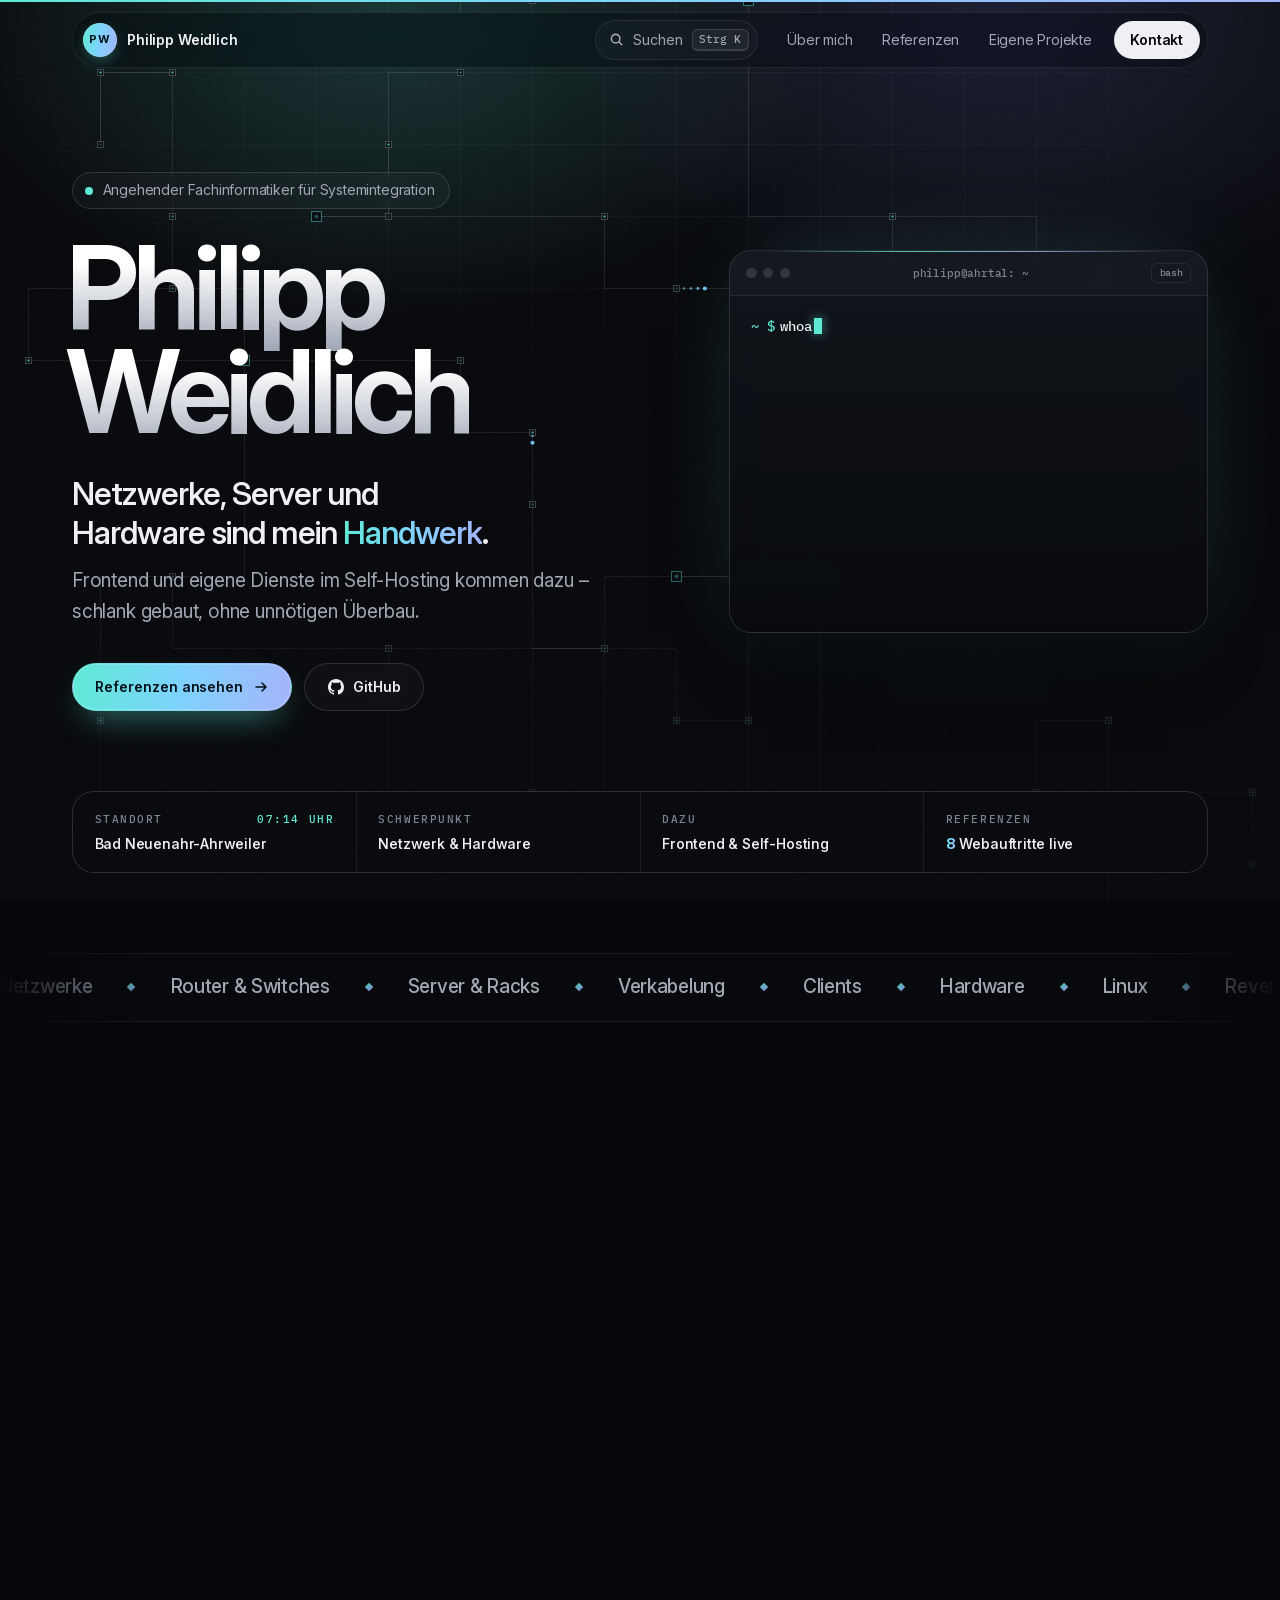
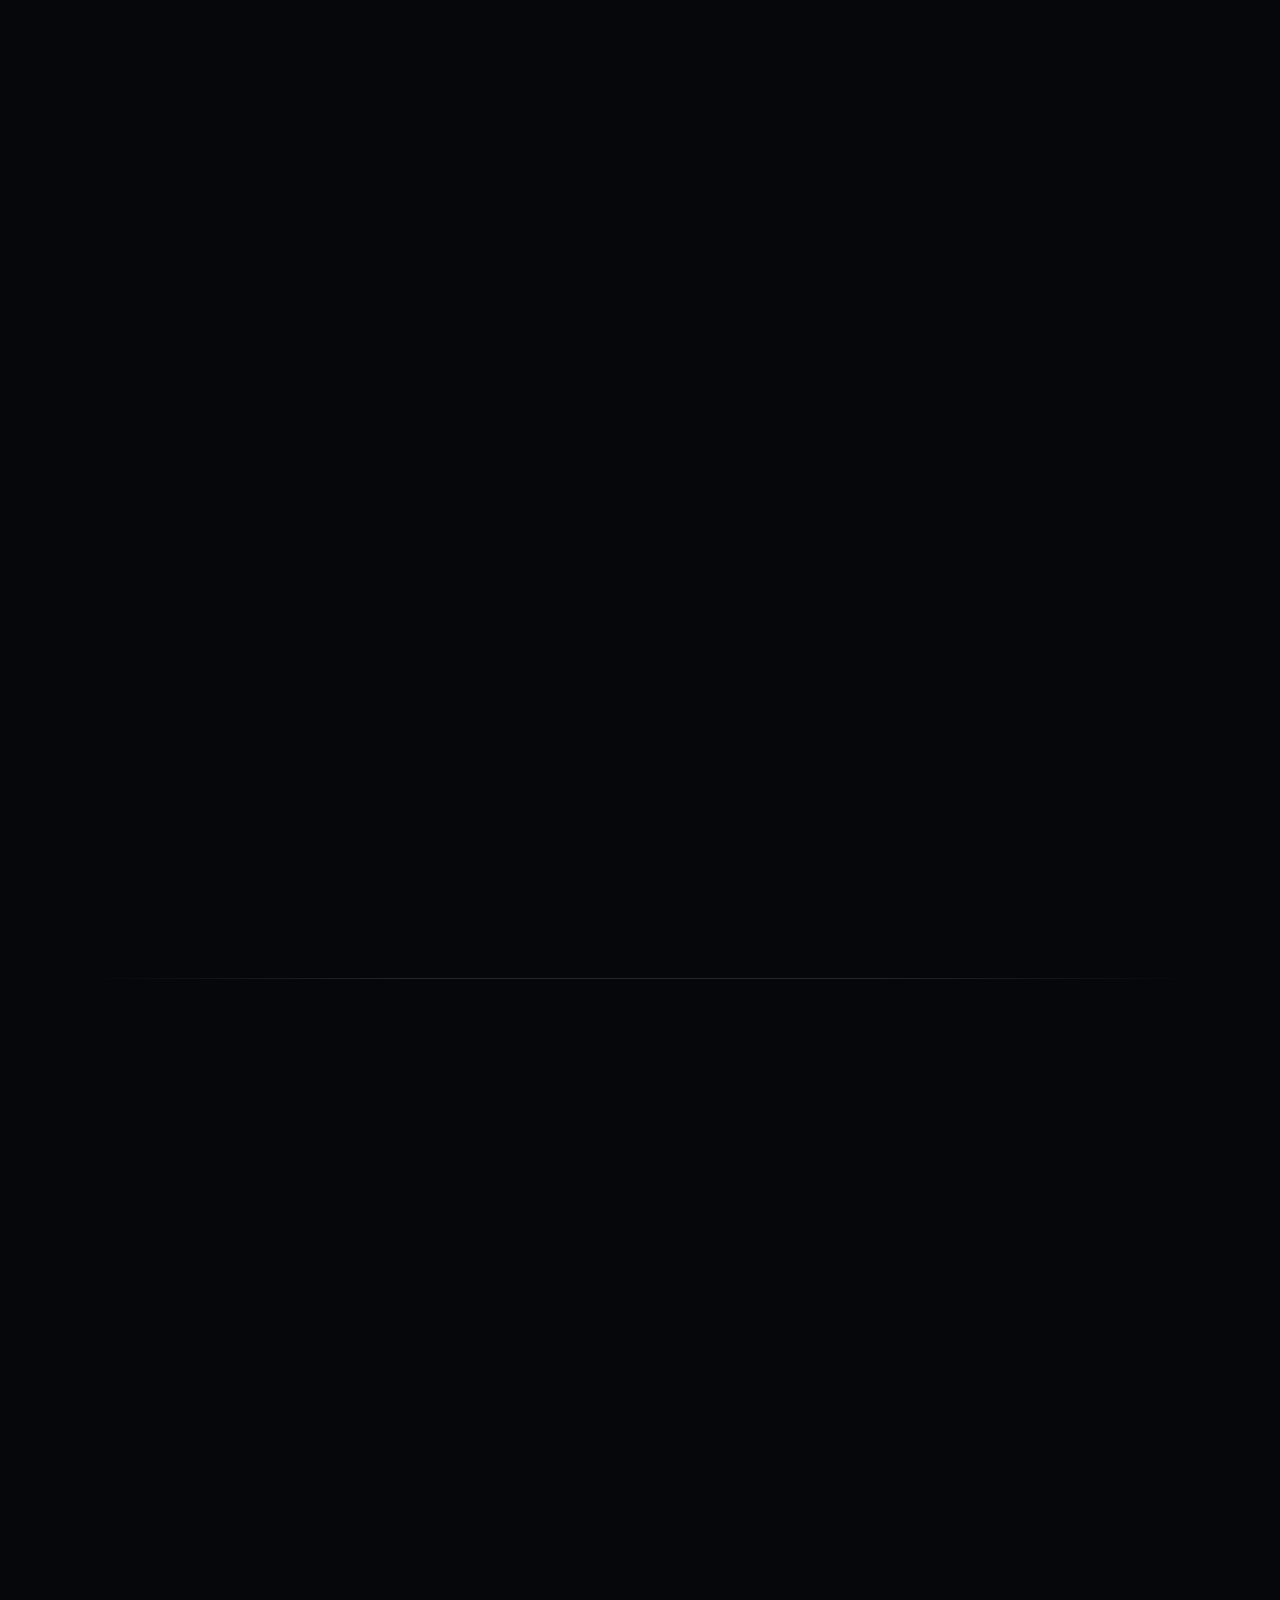
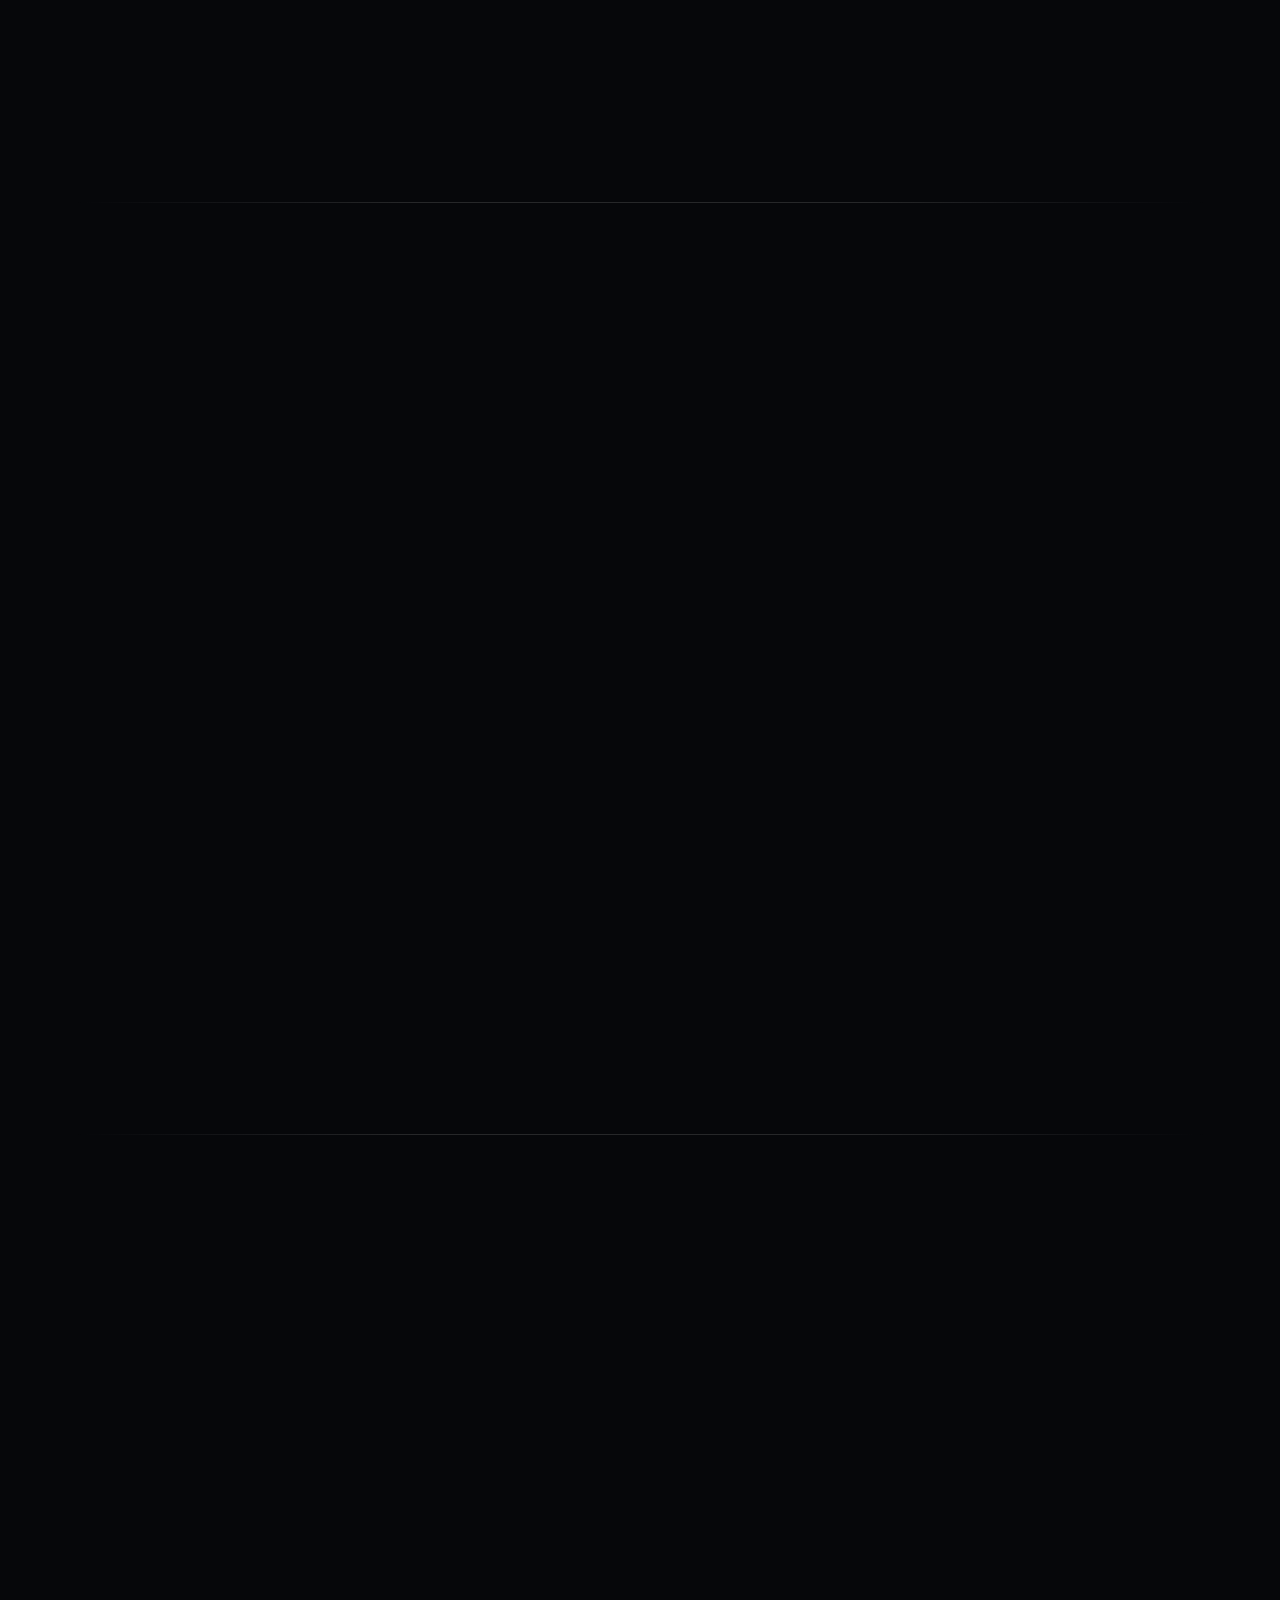
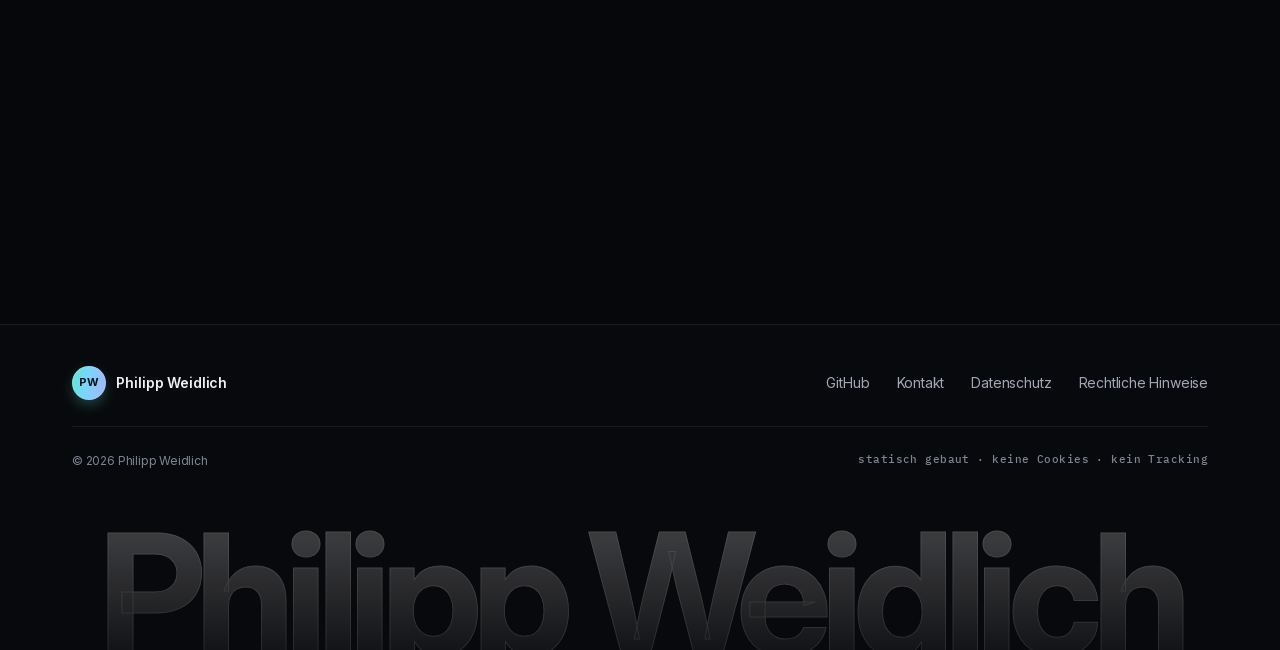
==== commit aa71348e: "Hero mit Netzwerk-Animation, bedienbares Terminal, Befehlspalette Dazu Ortszeit, Lichtkanten an den " ====
--- a/index.html
+++ b/index.html
@@ -45,10 +45,10 @@
 
   <!-- ---------- Assets ---------- -->
   <link rel="preload" href="assets/fonts/InterVariable.woff2" as="font" type="font/woff2" crossorigin>
-  <link rel="stylesheet" href="css/style.css?v=4">
-  <link rel="stylesheet" href="css/ahrcomp-mini.css?v=4">
-  <noscript><link rel="stylesheet" href="css/no-js.css?v=4"></noscript>
-  <script src="js/main.js?v=4" defer></script>
+  <link rel="stylesheet" href="css/style.css?v=5">
+  <link rel="stylesheet" href="css/ahrcomp-mini.css?v=5">
+  <noscript><link rel="stylesheet" href="css/no-js.css?v=5"></noscript>
+  <script src="js/main.js?v=5" defer></script>
 
   <!-- Strukturierte Daten: reine Datenauszeichnung, kein ausführbares Skript. -->
   <script type="application/ld+json">
@@ -99,6 +99,14 @@
         <span class="wordmark__name">Philipp&nbsp;Weidlich</span>
       </a>
 
+      <!-- Befehlspalette (Strg/⌘ + K): erscheint nur mit JavaScript,
+           den Dialog selbst baut js/main.js (Abschnitt 11). -->
+      <button class="cmdk-btn" type="button" data-cmdk-open aria-haspopup="dialog" aria-label="Suchen und springen (Befehlspalette)" hidden>
+        <svg viewBox="0 0 16 16" aria-hidden="true" focusable="false"><circle cx="7" cy="7" r="4.5"/><path d="m10.5 10.5 3 3"/></svg>
+        <span class="cmdk-btn__label">Suchen</span>
+        <kbd class="kbd cmdk-btn__key" aria-hidden="true" data-cmdk-key>Strg K</kbd>
+      </button>
+
       <button class="nav-toggle" type="button" aria-expanded="false" aria-controls="site-nav" hidden>
         <span class="nav-toggle__bars" aria-hidden="true"><i></i><i></i></span>
         <span class="vh">Menü</span>
@@ -117,6 +125,9 @@
 
     <!-- ==================== 1. Hero ==================== -->
     <section class="hero" aria-labelledby="hero-name">
+      <!-- Lebendes Netzwerk hinter dem Hero: Knoten auf dem Raster, Pakete
+           laufen über die Leitungen (js/main.js, Abschnitt 10). Rein dekorativ. -->
+      <canvas class="hero__net" aria-hidden="true" data-net></canvas>
       <div class="container">
         <div class="hero__grid">
 
@@ -126,7 +137,7 @@
               Angehender Fachinformatiker für Systemintegration
             </p>
 
-            <h1 class="hero__name reveal" id="hero-name">
+            <h1 class="hero__name" id="hero-name">
               <span>Philipp</span>
               <span>Weidlich</span>
             </h1>
@@ -156,27 +167,38 @@
             </p>
           </div>
 
-          <!-- Terminal: wiederholt nur Inhalte, die auch im Text stehen –
-               deshalb für Screenreader ausgeblendet. js/main.js tippt die
-               Befehle nach; ohne JS steht alles sofort da. -->
-          <div class="term reveal" aria-hidden="true" data-term>
-            <div class="term__bar">
+          <!-- Terminal: der Vorspann wiederholt nur Inhalte, die auch im Text
+               stehen – deshalb für Screenreader ausgeblendet. js/main.js tippt
+               die Befehle nach und schaltet danach die Eingabezeile frei
+               (echte Befehle: help, ls, cat, cd …). Ohne JS steht der Vorspann
+               sofort da, die Eingabezeile bleibt ausgeblendet. -->
+          <div class="term reveal" role="group" aria-label="Terminal (optional, zum Ausprobieren)" data-term>
+            <div class="term__bar" aria-hidden="true">
               <span class="dots"><i></i><i></i><i></i></span>
               <span class="term__title">philipp@ahrtal: ~</span>
               <span class="term__tag">bash</span>
             </div>
             <div class="term__body">
-              <div class="tl tl--cmd"><span class="tp">~ $</span><span class="tc">whoami</span></div>
-              <div class="tl">philipp-weidlich</div>
-              <div class="tl tl--gap tl--cmd"><span class="tp">~ $</span><span class="tc">systemctl status philipp</span></div>
-              <div class="tl"><span class="t-ok">●</span> philipp.service – angehender Fachinformatiker</div>
-              <div class="tl tl--kv"><span class="tk">Status:</span><span><span class="t-ok">aktiv (läuft)</span> · AhrComp</span></div>
-              <div class="tl tl--kv"><span class="tk">Fokus:</span><span>Netzwerk · Server · Hardware</span></div>
-              <div class="tl tl--kv"><span class="tk">Dazu:</span><span>Frontend · Self-Hosting</span></div>
-              <div class="tl tl--kv"><span class="tk">Ort:</span><span>Bad Neuenahr-Ahrweiler</span></div>
-              <div class="tl tl--gap tl--cmd"><span class="tp">~ $</span><span class="tc">cat kontakt.txt</span></div>
-              <div class="tl"><span class="t-acc">philippweidlich@proton.me</span></div>
-              <div class="tl tl--gap tl--cmd is-current"><span class="tp">~ $</span><span class="tc"></span></div>
+              <div class="term__intro" aria-hidden="true">
+                <div class="tl tl--cmd"><span class="tp">~ $</span><span class="tc">whoami</span></div>
+                <div class="tl">philipp-weidlich</div>
+                <div class="tl tl--gap tl--cmd"><span class="tp">~ $</span><span class="tc">systemctl status philipp</span></div>
+                <div class="tl"><span class="t-ok">●</span> philipp.service – angehender Fachinformatiker</div>
+                <div class="tl tl--kv"><span class="tk">Status:</span><span><span class="t-ok">aktiv (läuft)</span> · AhrComp</span></div>
+                <div class="tl tl--kv"><span class="tk">Fokus:</span><span>Netzwerk · Server · Hardware</span></div>
+                <div class="tl tl--kv"><span class="tk">Dazu:</span><span>Frontend · Self-Hosting</span></div>
+                <div class="tl tl--kv"><span class="tk">Ort:</span><span>Bad Neuenahr-Ahrweiler</span></div>
+                <div class="tl tl--gap tl--cmd"><span class="tp">~ $</span><span class="tc">cat kontakt.txt</span></div>
+                <div class="tl"><span class="t-acc">philippweidlich@proton.me</span></div>
+                <div class="tl tl--gap tl--cmd is-current" data-term-idle><span class="tp">~ $</span><span class="tc"></span></div>
+              </div>
+              <div class="term__out" role="log" aria-live="polite" aria-label="Terminal-Ausgabe" data-term-out></div>
+              <div class="tl tl--gap tl--cmd term__row" data-term-row hidden>
+                <label class="tp" for="term-input">~ $<span class="vh"> Befehl eingeben, „help“ zeigt alle Befehle</span></label>
+                <input class="term__input" id="term-input" type="text" data-term-input
+                       placeholder="help eingeben …" maxlength="80" enterkeyhint="go"
+                       autocomplete="off" autocapitalize="off" autocorrect="off" spellcheck="false">
+              </div>
             </div>
           </div>
 
@@ -185,7 +207,7 @@
         <!-- Eckdaten -->
         <ul class="stats reveal" role="list">
           <li>
-            <span class="stats__k">Standort</span>
+            <span class="stats__k">Standort <span class="stats__clock" data-clock hidden></span></span>
             <span class="stats__v">Bad Neuenahr-Ahrweiler</span>
           </li>
           <li>
@@ -891,6 +913,7 @@
     <section class="section section--contact" id="kontakt" aria-labelledby="kontakt-title">
       <div class="container">
         <div class="contact spot reveal">
+          <div class="contact__beam" aria-hidden="true"></div>
           <div class="contact__glow" aria-hidden="true"></div>
           <p class="eyebrow eyebrow--center"><span class="eyebrow__num">04</span><span class="eyebrow__rule" aria-hidden="true"></span>Kontakt</p>
           <h2 class="contact__title" id="kontakt-title">
@@ -950,6 +973,8 @@
         <p class="site-footer__build mono">statisch gebaut · keine Cookies · kein Tracking</p>
       </div>
     </div>
+    <!-- Großer Schriftzug als Abschluss, rein dekorativ -->
+    <p class="site-footer__giant" aria-hidden="true">Philipp Weidlich</p>
   </footer>
 </body>
 </html>
--- a/css/style.css
+++ b/css/style.css
@@ -30,6 +30,16 @@
   ascent-override: 96.9%;
   descent-override: 24.1%;
   line-gap-override: 0%;
+}
+/* Feste Monospace-Schrift (IBM Plex Mono 500, OFL) – dieselbe Datei wie in
+   der AhrComp-Vorschau. Damit sehen Terminal, Labels und Tags auf jedem
+   System gleich aus; fehlt ein Zeichen, greift die System-Schrift. */
+@font-face {
+  font-family: "Site Mono";
+  src: url("../assets/fonts/ahrcomp/plex-mono-500.woff2") format("woff2");
+  font-weight: 400 600;
+  font-style: normal;
+  font-display: swap;
 }
 
 
@@ -65,7 +75,7 @@
   /* Schrift */
   --font-sans: "Site Sans", "Site Sans Fallback", ui-sans-serif, system-ui,
                -apple-system, "Segoe UI", Roboto, Helvetica, Arial, sans-serif;
-  --font-mono: ui-monospace, "Cascadia Code", "SF Mono", "JetBrains Mono",
+  --font-mono: "Site Mono", ui-monospace, "Cascadia Code", "SF Mono", "JetBrains Mono",
                Menlo, Consolas, "Liberation Mono", monospace;
 
   --fs-xs:   0.75rem;
@@ -1140,14 +1150,19 @@
   transition: transform var(--dur) var(--ease),
               border-color var(--dur) var(--ease);
 }
-/* Verlaufskante beim Hover – per Maske nur der 1px-Rand sichtbar */
-.ref::before {
+/* Lichtkante beim Hover – per Maske nur der 1px-Rand sichtbar. Das Licht
+   folgt dem Mauszeiger (--mx/--my setzt js/main.js), darunter liegt ein
+   schwacher Verlauf, damit die Kante auch per Tastatur-Fokus zu sehen ist. */
+.ref::before,
+.tile::before {
   content: "";
   position: absolute;
   inset: -1px;
   padding: 1px;
   border-radius: inherit;
-  background: var(--grad-edge);
+  background:
+    radial-gradient(20rem circle at var(--mx, 50%) var(--my, 0%), rgba(125, 211, 252, 0.95), rgba(94, 234, 212, 0.35) 38%, transparent 68%),
+    linear-gradient(135deg, rgba(94, 234, 212, 0.4), rgba(125, 211, 252, 0.12) 45%, rgba(165, 180, 252, 0.4));
   -webkit-mask: linear-gradient(#000 0 0) content-box, linear-gradient(#000 0 0);
   -webkit-mask-composite: xor;
   mask: linear-gradient(#000 0 0) content-box, linear-gradient(#000 0 0);
@@ -1156,7 +1171,11 @@
   pointer-events: none;
   transition: opacity var(--dur) var(--ease);
 }
-.ref:hover::before, .ref:focus-within::before { opacity: 1; }
+.ref:hover::before, .ref:focus-within::before, .tile:hover::before { opacity: 1; }
+/* Die Kachel schneidet ihren Inhalt ab (Topologie) – die Lichtkante liegt
+   deshalb innen und ersetzt beim Hover die Haarlinie. */
+.tile::before { inset: 0; }
+.tile:hover { border-color: transparent; }
 @media (prefers-reduced-motion: no-preference) {
   .ref:hover { transform: translateY(-4px); }
 }
@@ -2011,12 +2030,15 @@
   .btn, .chip, .badge, .ref, .tile, .spec, .project, .contact, .term {
     border: 1px solid CanvasText;
   }
-  .backdrop, .progress { display: none; }
+  .backdrop, .progress, .hero__net, .site-footer__giant, .contact__beam { display: none; }
+  .cmdk, .cmdk-btn, .kbd { border: 1px solid CanvasText; }
+  .cmdk__opt[aria-selected="true"] { outline: 2px solid Highlight; outline-offset: -2px; }
   :focus-visible { outline-color: Highlight; }
 }
 
 @media print {
   .site-header, .skip-link, .backdrop, .progress, .marquee,
+  .hero__net, .site-footer__giant, .contact__beam, .toast, .cmdk,
   .term, .window, .player, .contact__glow, .nav-toggle, [data-copy] { display: none !important; }
   html, body { background: #fff; color: #000; }
   body { font-size: 11pt; }
@@ -2029,3 +2051,350 @@
   .ref__text, .tile__text, .prose p, .hero__lead, .legal__body p { color: #222; }
   a[href^="http"]::after { content: " (" attr(href) ")"; font-size: 0.85em; color: #555; }
 }
+
+
+/* --- 17 Ausbau (09.11.2026) ---------------------------------- */
+/* Lebendes Netzwerk im Hero, bedienbares Terminal, Befehlspalette,
+   Lichtkante am Kontaktfeld, großer Schriftzug im Footer. */
+
+/* 17.1 Weicher Übergang zwischen den Seiten (wo der Browser es kann) */
+@media (prefers-reduced-motion: no-preference) {
+  @view-transition { navigation: auto; }
+}
+
+/* 17.2 Tastenkappe */
+.kbd {
+  display: inline-grid;
+  place-items: center;
+  min-width: 1.5rem;
+  padding: 0.05rem 0.4rem;
+  border: 1px solid var(--line-2);
+  border-bottom-width: 2px;
+  border-radius: 6px;
+  background: var(--glass-2);
+  color: var(--text-muted);
+  font-family: var(--font-mono);
+  font-size: 0.6875rem;
+  line-height: 1.5;
+  white-space: nowrap;
+}
+
+/* 17.3 Hero: Netzwerk auf dem Raster (zeichnet js/main.js, Abschnitt 10).
+   Reicht bis unter die Kopfzeile, läuft nach unten aus. */
+.hero { isolation: isolate; }
+.hero__net {
+  position: absolute;
+  top: -4.25rem;
+  left: 0;
+  z-index: -1;
+  width: 100%;
+  height: calc(100% + 4.25rem);
+  pointer-events: none;
+  -webkit-mask-image: linear-gradient(#000 55%, transparent);
+  mask-image: linear-gradient(#000 55%, transparent);
+}
+/* Schmal liegt das Netz direkt hinter dem Fließtext – dort leiser */
+@media (max-width: 63.999rem) {
+  .hero__net { opacity: 0.55; }
+}
+
+/* Name: jede Zeile schiebt sich aus ihrer Kante. Füllmodus nur
+   "backwards" – danach wirkt nichts nach. */
+@media (prefers-reduced-motion: no-preference) {
+  .hero__name span { animation: name-in 1.15s var(--ease-out) 0.1s backwards; }
+  .hero__name span + span { animation-delay: 0.24s; }
+}
+@keyframes name-in {
+  from { opacity: 0; clip-path: inset(0 0 100% 0); transform: translate3d(0, 0.4em, 0); }
+  to   { opacity: 1; clip-path: inset(0 0 -20% 0); transform: none; }
+}
+
+/* Ortszeit in der Eckdaten-Leiste */
+.stats__k:has(.stats__clock) {
+  display: flex;
+  flex-wrap: wrap;
+  justify-content: space-between;
+  gap: 0 0.75rem;
+}
+.stats__clock {
+  color: var(--accent);
+  white-space: nowrap;
+}
+
+/* 17.4 Terminal mit Eingabezeile */
+.term {
+  transition: border-color var(--dur) var(--ease), box-shadow var(--dur) var(--ease);
+}
+.term:focus-within {
+  border-color: rgba(94, 234, 212, 0.45);
+  box-shadow: var(--shadow-deep), 0 0 110px -30px rgba(94, 234, 212, 0.5);
+}
+.term.is-live { cursor: text; }
+.term__body {
+  max-height: 31em;
+  overflow-y: auto;
+  scrollbar-width: thin;
+  scrollbar-color: var(--line-2) transparent;
+}
+.term__row {
+  display: flex;
+  align-items: baseline;
+}
+.term__row .tp { flex: none; }
+.term__input {
+  flex: 1;
+  min-width: 0;
+  padding: 0;
+  border: 0;
+  border-radius: 0;
+  background: none;
+  color: var(--text);
+  font: inherit;
+  letter-spacing: inherit;
+  caret-color: var(--accent);
+}
+/* Fokus zeigt der leuchtende Rahmen des Terminals */
+.term__input:focus-visible { outline: 0; }
+.term__input::placeholder { color: var(--text-dim); opacity: 1; }
+/* iOS zoomt bei Eingaben unter 16px in die Seite */
+@media (hover: none) {
+  .term__input { font-size: 16px; }
+}
+.term__link {
+  color: var(--accent-2);
+  text-decoration: underline;
+  text-decoration-thickness: 1px;
+  text-underline-offset: 3px;
+}
+.term__link:hover { color: var(--accent); }
+.tl--wide { grid-template-columns: 12ch minmax(0, 1fr); padding-left: 0; }
+.t-dim { color: var(--text-dim); }
+.t-err { color: #fca5a5; }
+
+/* 17.5 Knopf für die Befehlspalette in der Kopfzeile */
+.cmdk-btn {
+  display: inline-flex;
+  align-items: center;
+  gap: 0.55rem;
+  flex: none;
+  min-height: 2.5rem;
+  margin-left: auto;
+  padding: 0.3rem 0.5rem 0.3rem 0.8rem;
+  border: 1px solid var(--line);
+  border-radius: 999px;
+  background: var(--glass);
+  color: var(--text-muted);
+  font-size: var(--fs-sm);
+  cursor: pointer;
+  transition: color var(--dur-fast) var(--ease),
+              border-color var(--dur-fast) var(--ease),
+              background-color var(--dur-fast) var(--ease);
+}
+.cmdk-btn:hover { color: var(--text); border-color: var(--line-2); background: var(--glass-2); }
+.cmdk-btn svg {
+  flex: none;
+  width: 0.95rem;
+  height: 0.95rem;
+  fill: none;
+  stroke: currentColor;
+  stroke-width: 1.6;
+  stroke-linecap: round;
+}
+@media (max-width: 63.999rem) {
+  .cmdk-btn {
+    justify-content: center;
+    width: 2.75rem;
+    height: 2.75rem;
+    padding: 0;
+    border-radius: 50%;
+  }
+  .cmdk-btn__label, .cmdk-btn__key { display: none; }
+}
+@media (max-width: 47.999rem) {
+  .cmdk-btn { border-color: var(--line-2); background: var(--glass-2); color: var(--text); }
+  .cmdk-btn + .nav-toggle { margin-left: -0.5rem; }
+}
+
+/* 17.6 Befehlspalette (Dialog baut js/main.js, Abschnitt 11) */
+.cmdk {
+  width: min(38rem, calc(100% - 2rem));
+  margin: 13vh auto auto;
+  padding: 0;
+  overflow: hidden;
+  border: 1px solid var(--line-2);
+  border-radius: var(--radius-lg);
+  background: rgba(11, 13, 18, 0.94);
+  color: var(--text);
+  box-shadow: var(--shadow-deep), 0 0 120px -40px rgba(94, 234, 212, 0.4);
+}
+.cmdk::backdrop {
+  background: rgba(3, 4, 6, 0.66);
+  -webkit-backdrop-filter: blur(5px);
+  backdrop-filter: blur(5px);
+}
+@media (prefers-reduced-motion: no-preference) {
+  .cmdk[open] { animation: cmdk-in 0.24s var(--ease-out); }
+}
+@keyframes cmdk-in {
+  from { opacity: 0; transform: translateY(-10px) scale(0.98); }
+}
+.cmdk__head {
+  display: flex;
+  align-items: center;
+  gap: 0.75rem;
+  padding: 0.85rem 1.1rem;
+  border-bottom: 1px solid var(--line);
+}
+.cmdk__head svg {
+  flex: none;
+  width: 1.1rem;
+  height: 1.1rem;
+  fill: none;
+  stroke: var(--text-dim);
+  stroke-width: 1.5;
+  stroke-linecap: round;
+}
+.cmdk__input {
+  flex: 1;
+  min-width: 0;
+  padding: 0.25rem 0;
+  border: 0;
+  background: none;
+  color: var(--text);
+  font: inherit;
+  font-size: 1.0625rem;
+  caret-color: var(--accent);
+}
+.cmdk__input:focus-visible { outline: 0; }
+.cmdk__input::placeholder { color: var(--text-dim); opacity: 1; }
+.cmdk__list {
+  max-height: min(23rem, 54vh);
+  overflow-y: auto;
+  overscroll-behavior: contain;
+  padding: 0.4rem;
+  scrollbar-width: thin;
+  scrollbar-color: var(--line-2) transparent;
+}
+.cmdk__opt {
+  display: grid;
+  grid-template-columns: minmax(0, 1fr) auto;
+  align-items: center;
+  gap: 1rem;
+  padding: 0.6rem 0.75rem;
+  border-radius: 12px;
+  cursor: pointer;
+}
+.cmdk__opt[aria-selected="true"] {
+  background: var(--glass-3);
+  box-shadow: inset 2px 0 0 var(--accent);
+}
+.cmdk__main {
+  overflow: hidden;
+  text-overflow: ellipsis;
+  white-space: nowrap;
+}
+.cmdk__title { font-size: var(--fs-sm); font-weight: 550; }
+.cmdk__hint {
+  margin-left: 0.6rem;
+  color: var(--text-dim);
+  font-family: var(--font-mono);
+  font-size: 0.6875rem;
+}
+.cmdk__kind {
+  color: var(--text-dim);
+  font-family: var(--font-mono);
+  font-size: 0.625rem;
+  letter-spacing: 0.12em;
+  text-transform: uppercase;
+}
+.cmdk__opt[aria-selected="true"] .cmdk__kind { color: var(--accent); }
+.cmdk__empty {
+  padding: 1.75rem 1rem;
+  color: var(--text-muted);
+  font-size: var(--fs-sm);
+  text-align: center;
+}
+.cmdk__foot {
+  display: flex;
+  align-items: center;
+  gap: 1.1rem;
+  padding: 0.6rem 1.1rem;
+  border-top: 1px solid var(--line);
+  color: var(--text-dim);
+  font-size: var(--fs-xs);
+}
+.cmdk__foot span { display: inline-flex; align-items: center; gap: 0.35rem; }
+@media (hover: none) {
+  .cmdk__foot { display: none; }
+}
+
+/* Kurze Rückmeldung am unteren Rand (z. B. "Adresse kopiert") */
+.toast {
+  position: fixed;
+  left: 50%;
+  bottom: 1.5rem;
+  z-index: 80;
+  max-width: calc(100% - 2rem);
+  padding: 0.6rem 1.1rem;
+  border: 1px solid rgba(94, 234, 212, 0.4);
+  border-radius: 999px;
+  background: rgba(11, 13, 18, 0.94);
+  color: var(--accent);
+  font-size: var(--fs-sm);
+  font-weight: 550;
+  box-shadow: var(--shadow-deep);
+  opacity: 0;
+  translate: -50% 0.5rem;
+  pointer-events: none;
+  transition: opacity var(--dur) var(--ease), translate var(--dur) var(--ease);
+}
+.toast.is-on { opacity: 1; translate: -50% 0; }
+
+/* 17.7 Kontakt: ein Lichtpunkt wandert um den Rahmen. Die Haarlinie
+   steckt mit im Element, deshalb ist der eigentliche Rand durchsichtig. */
+@property --beam {
+  syntax: "<angle>";
+  inherits: false;
+  initial-value: 0deg;
+}
+.contact { border-color: transparent; }
+.contact__beam {
+  position: absolute;
+  inset: 0;
+  padding: 1px;
+  border-radius: inherit;
+  background:
+    conic-gradient(from var(--beam), transparent 0 62%, rgba(94, 234, 212, 0.95) 80%, rgba(165, 180, 252, 0.95) 90%, transparent 100%),
+    linear-gradient(var(--line-2), var(--line-2));
+  -webkit-mask: linear-gradient(#000 0 0) content-box, linear-gradient(#000 0 0);
+  -webkit-mask-composite: xor;
+  mask: linear-gradient(#000 0 0) content-box, linear-gradient(#000 0 0);
+  mask-composite: exclude;
+  pointer-events: none;
+}
+@media (prefers-reduced-motion: no-preference) {
+  .contact__beam { animation: beam 9s linear infinite; }
+}
+@keyframes beam { to { --beam: 360deg; } }
+
+/* 17.8 Footer: großer Schriftzug, unten angeschnitten */
+.site-footer { overflow: hidden; }
+.site-footer:has(.site-footer__giant) { padding-bottom: 0; }
+.site-footer__giant {
+  margin-top: clamp(1.75rem, 4vw, 3rem);
+  margin-bottom: -0.12em;
+  text-align: center;
+  white-space: nowrap;
+  font-size: clamp(2.6rem, 13.2vw, 12.5rem);
+  font-weight: 700;
+  line-height: 0.9;
+  letter-spacing: -0.06em;
+  background: linear-gradient(180deg, rgba(255, 255, 255, 0.2) 15%, rgba(255, 255, 255, 0.03) 95%);
+  -webkit-background-clip: text;
+  background-clip: text;
+  color: transparent;
+  -webkit-text-stroke: 1px rgba(255, 255, 255, 0.09);
+  -webkit-user-select: none;
+  user-select: none;
+  pointer-events: none;
+}
